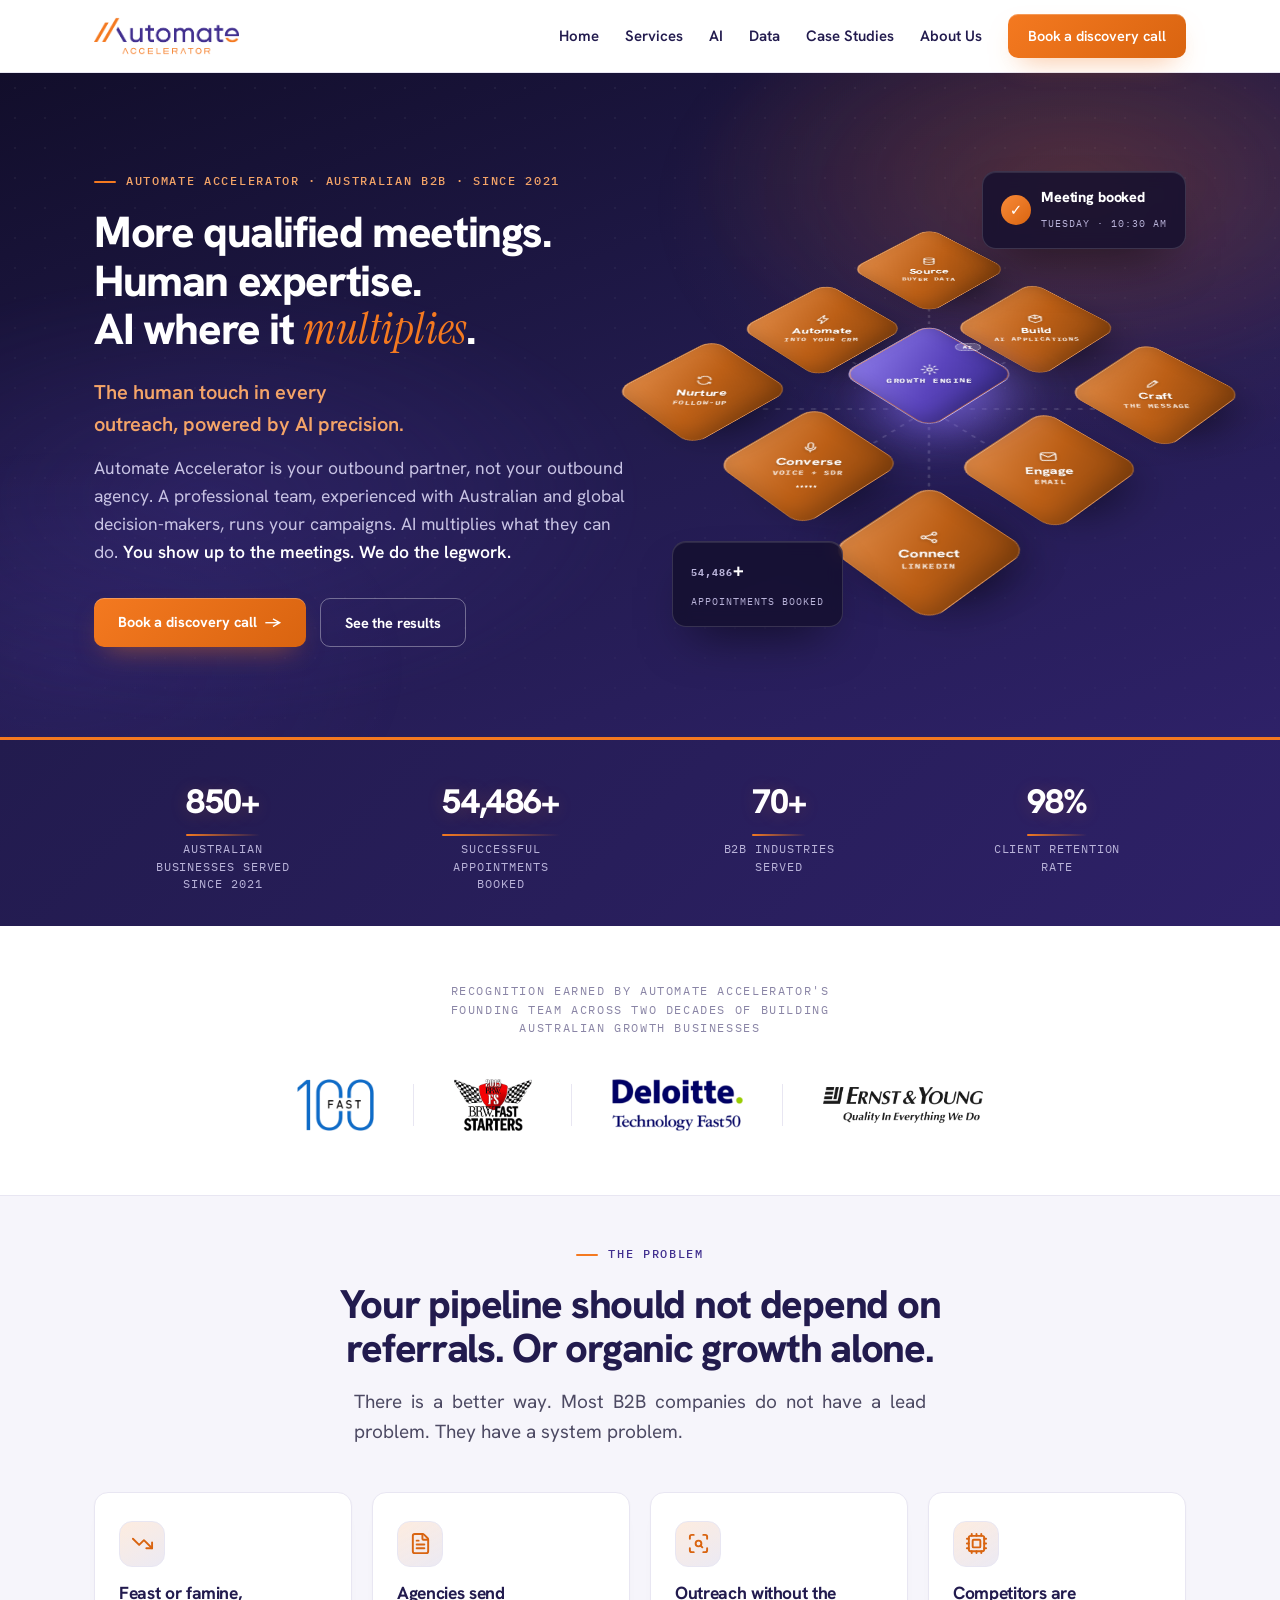
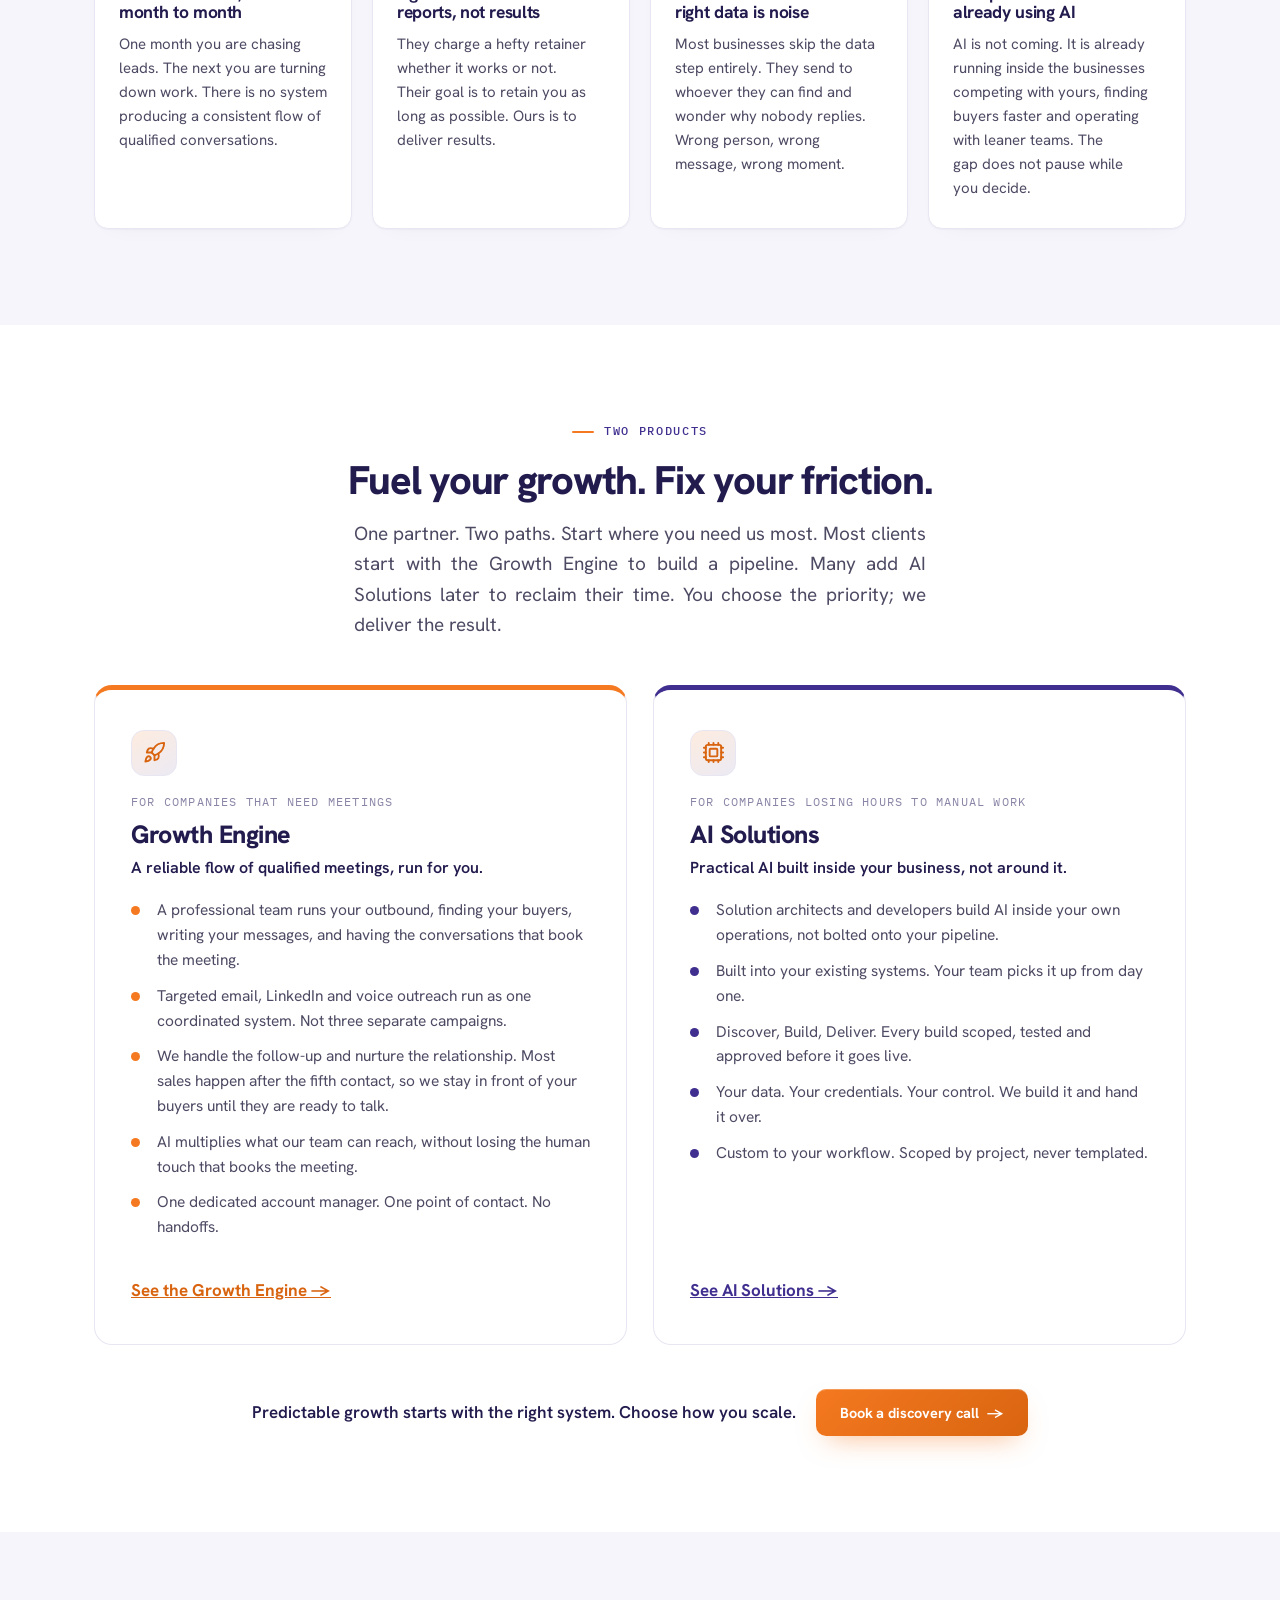
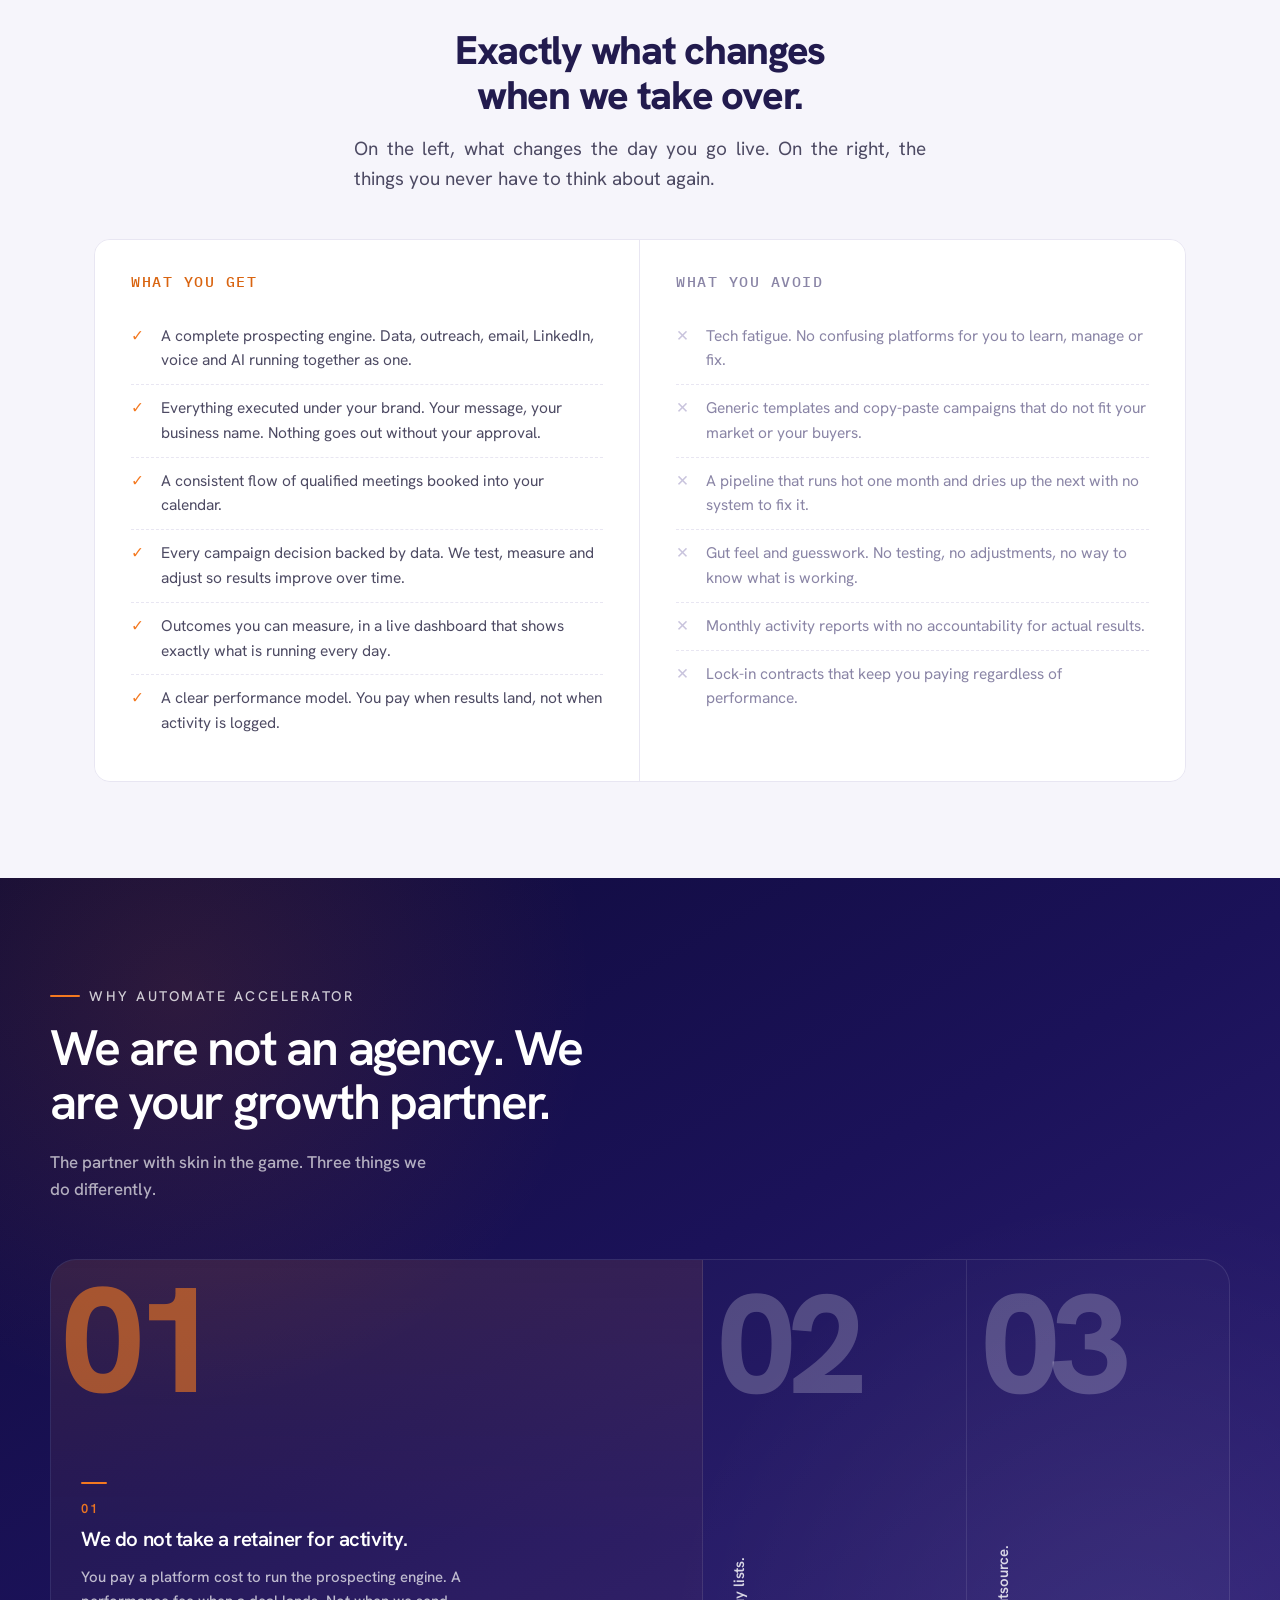
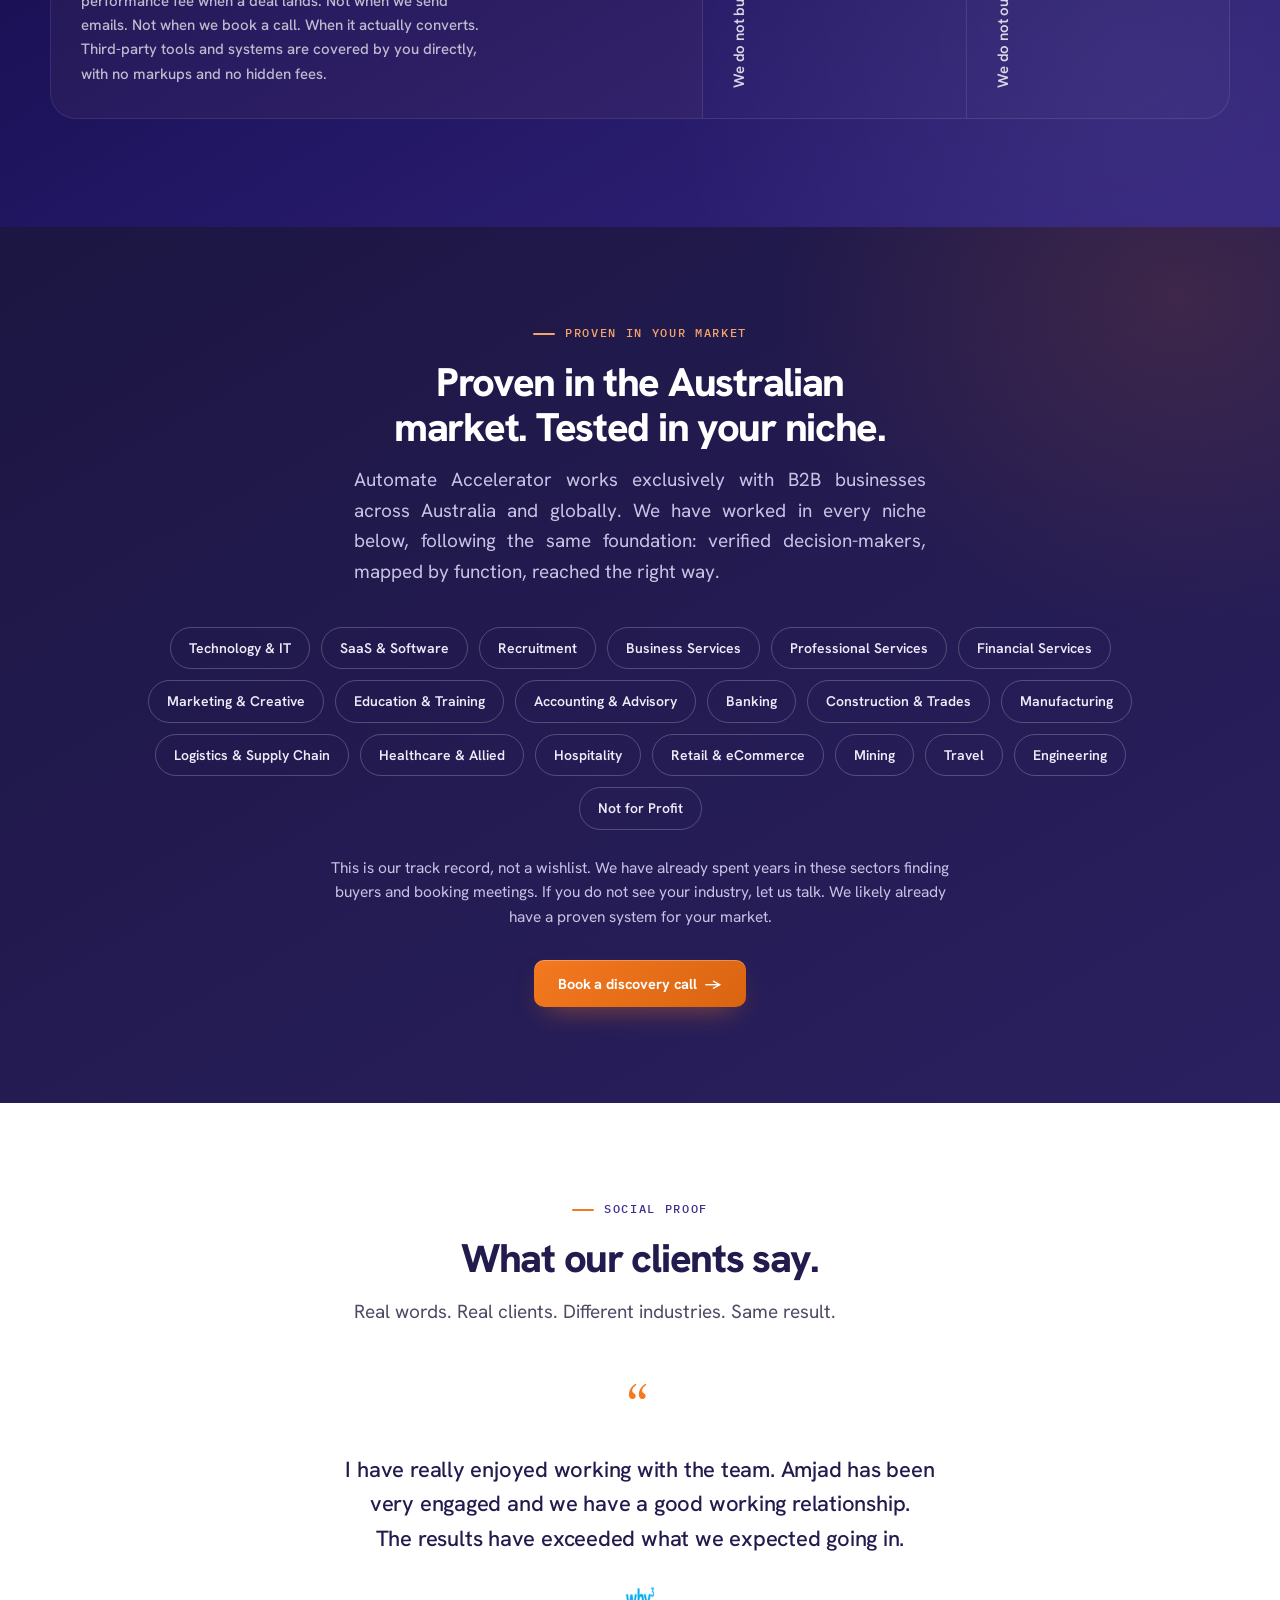
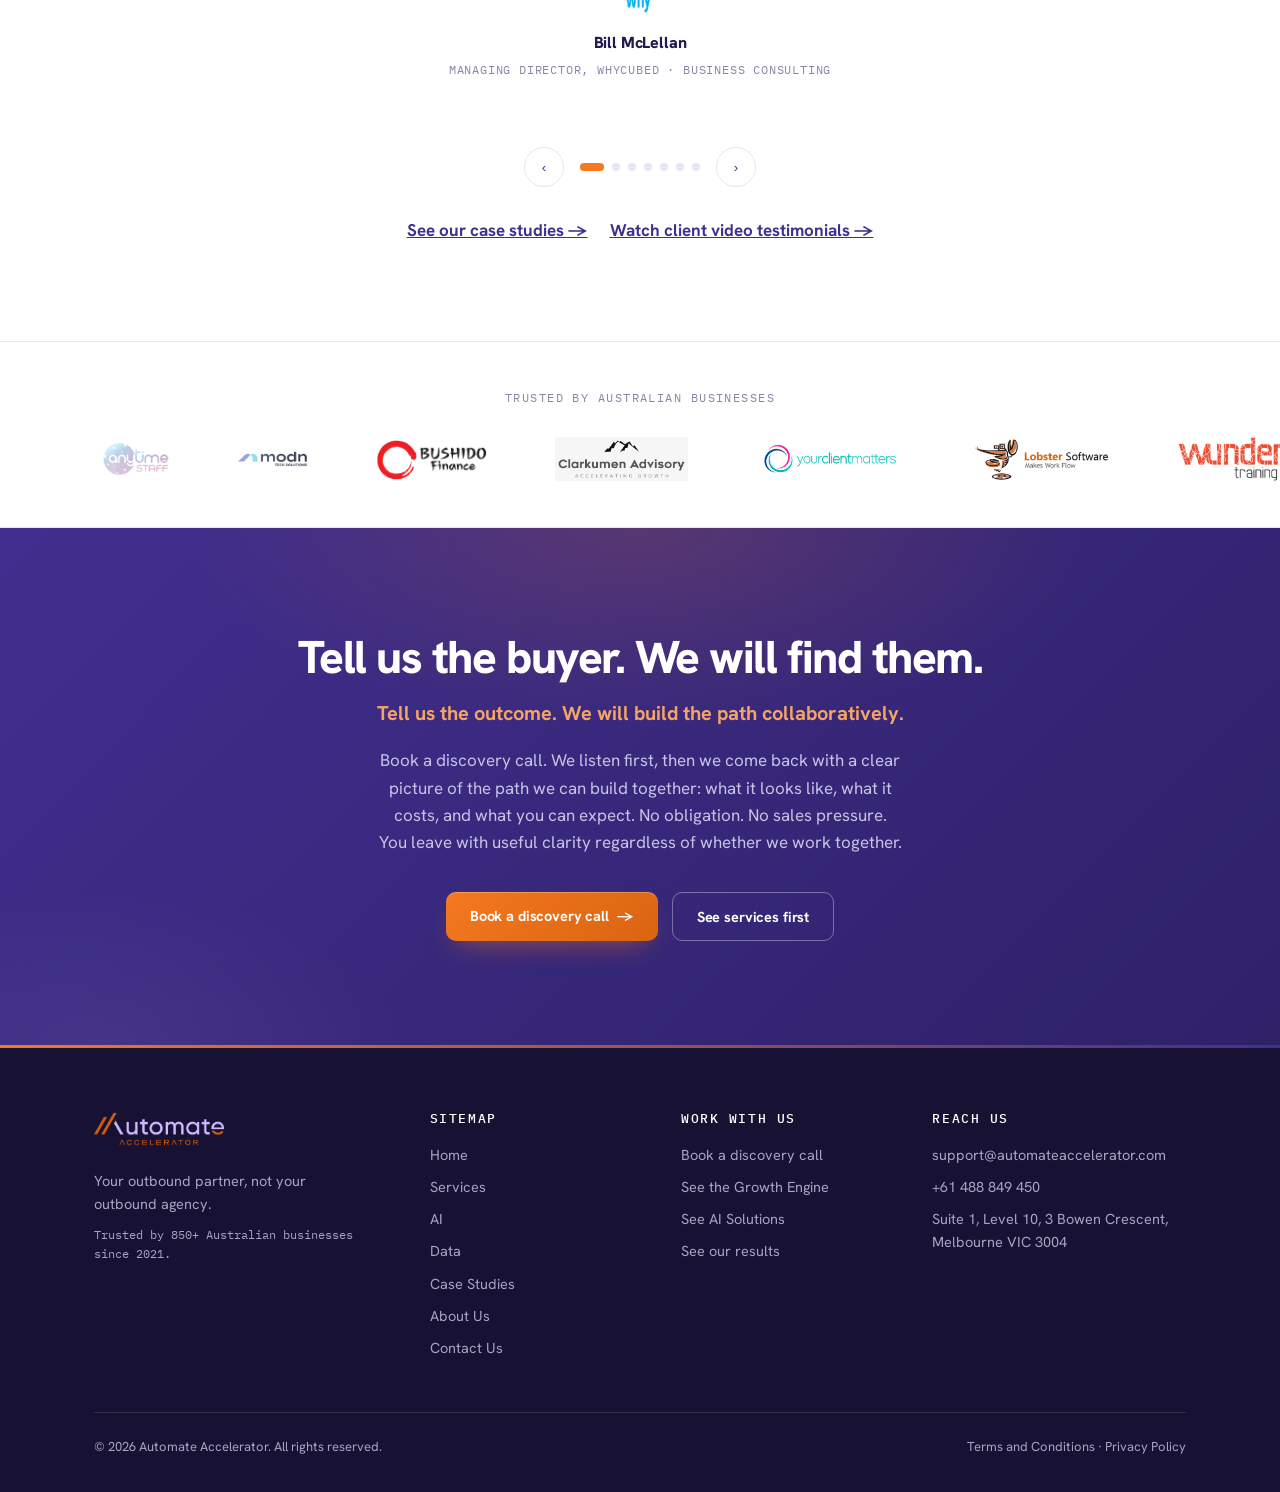
==== index.html @ 82d8ad71 "Update: smoother animations, cleaner alignment, typography tweaks - Removed magnetic button effect s" ====
<!DOCTYPE html>
<html lang="en-AU">
<head>
<meta charset="UTF-8">
<meta name="viewport" content="width=device-width, initial-scale=1.0">
<meta name="description" content="Automate Accelerator is your outbound partner, not your outbound agency. A professional Australian team runs your campaigns and AI multiplies what they can do. More qualified meetings for B2B businesses since 2021.">
<meta property="og:title" content="Automate Accelerator | More Qualified Meetings. Human Expertise. AI Where It Multiplies.">
<meta property="og:description" content="Automate Accelerator is your outbound partner, not your outbound agency. A professional Australian team runs your campaigns and AI multiplies what they can do. More qualified meetings for B2B businesses since 2021.">
<meta property="og:type" content="website">
<meta property="og:site_name" content="Automate Accelerator">
<meta property="og:locale" content="en_AU">
<meta property="og:url" content="https://automateaccelerator.com/">
<meta property="og:image" content="https://automateaccelerator.com/AA-logo-dark.png">
<meta name="twitter:card" content="summary">
<meta name="twitter:image" content="https://automateaccelerator.com/AA-logo-dark.png">
<meta name="theme-color" content="#221B4E">
<link rel="canonical" href="https://automateaccelerator.com/">
<link rel="icon" type="image/svg+xml" href="assets/favicon.svg">
<title>Automate Accelerator | More Qualified Meetings. Human Expertise. AI Where It Multiplies.</title>
<link rel="preconnect" href="https://fonts.googleapis.com">
<link rel="preconnect" href="https://fonts.gstatic.com" crossorigin>
<link href="https://fonts.googleapis.com/css2?family=Hanken+Grotesk:wght@300;400;500;600;700;800&family=IBM+Plex+Mono:wght@400;500&family=Instrument+Serif:ital@0;1&display=swap" rel="stylesheet">
<link rel="stylesheet" href="styles.css">
<link rel="stylesheet" href="motion.css">
<link rel="stylesheet" href="motion-plus.css">
<link rel="stylesheet" href="engine.css">
<link rel="stylesheet" href="card3d.css">
<link rel="stylesheet" href="why-section.css">
<noscript><style>.rv,.why-reveal,.why-panel{opacity:1;transform:none;filter:none}</style></noscript>
</head>
<body>

<header>
  <div class="wrap nav">
    <a href="#top" aria-label="Automate Accelerator home"><img src="AA-logo-dark.png" alt="Automate Accelerator"></a>
    <ul>
      <li><a href="#top">Home</a></li>
      <li><a href="services.html">Services</a></li>
      <li><a href="ai.html">AI</a></li>
      <li><a href="data.html">Data</a></li>
      <li><a href="case-studies.html">Case Studies</a></li>
      <li><a href="about.html">About Us</a></li>
      <li><a class="btn btn-primary" href="contact.html">Book a discovery call</a></li>
    </ul>
  </div>
</header>

<!-- 1 · HERO (dark stage + animated isometric engine) -->
<section class="home-hero" id="top">
  <div class="wrap hero-grid">
    <div>
      <span class="eyebrow hh-in">Automate Accelerator · Australian B2B · Since 2021</span>
      <h1><span class="hl"><span class="w" style="--wi:0">More</span> <span class="w" style="--wi:1">qualified</span> <span class="w" style="--wi:2">meetings.</span></span> <span class="hl"><span class="w" style="--wi:3">Human</span> <span class="w" style="--wi:4">expertise.</span></span> <span class="hl"><span class="w" style="--wi:5">AI</span> <span class="w" style="--wi:6">where</span> <span class="w" style="--wi:7">it</span> <span class="w si" style="--wi:8">multiplies</span><span class="w" style="--wi:9">.</span></span></h1>
      <p class="sub hh-in d2">The human touch in every outreach, powered by AI precision.</p>
      <p class="lead hh-in d3">Automate Accelerator is your outbound partner, not your outbound agency. A professional team, experienced with Australian and global decision-makers, runs your campaigns. AI multiplies what they can do. <strong style="color:#fff;font-weight:600">You show up to the meetings. We do the legwork.</strong></p>
      <div class="hero-ctas hh-in d4">
        <a class="btn btn-primary" href="contact.html">Book a discovery call</a>
        <a class="btn btn-ghost" href="#numbers">See the results</a>
      </div>
    </div>
    <div class="iso" aria-hidden="true">
        <div class="iso-plane">
          <svg class="eng-links" viewBox="0 0 440 440">
            <path class="lk" d="M61 61 L220 220"/>
            <path class="lk" d="M220 61 L220 220"/>
            <path class="lk" d="M379 61 L220 220"/>
            <path class="lk" d="M61 220 L220 220"/>
            <path class="lk" d="M379 220 L220 220"/>
            <path class="lk" d="M61 379 L220 220"/>
            <path class="lk" d="M220 379 L220 220"/>
            <path class="lk" d="M379 379 L220 220"/>
          </svg>
          <div class="tile ch" style="--z:24px;--d:0s"><span><svg class="ic" viewBox="0 0 24 24" fill="none" stroke="#fff" stroke-width="1.7" stroke-linecap="round" stroke-linejoin="round"><path d="M20 11a8 8 0 0 0-14-4.6M4 5v3h3"/><path d="M4 13a8 8 0 0 0 14 4.6M20 19v-3h-3"/></svg><b>Nurture</b><em>Follow-up</em></span></div>
          <div class="tile ch" style="--z:20px;--d:.5s"><span><svg class="ic" viewBox="0 0 24 24" fill="none" stroke="#fff" stroke-width="1.7" stroke-linecap="round" stroke-linejoin="round"><path d="M13 2 4 14h6l-1 8 9-12h-6l1-8z"/></svg><b>Automate</b><em>Into your CRM</em></span></div>
          <div class="tile ch" style="--z:22px;--d:1s"><span><svg class="ic" viewBox="0 0 24 24" fill="none" stroke="#fff" stroke-width="1.7" stroke-linecap="round" stroke-linejoin="round"><ellipse cx="12" cy="6" rx="7" ry="2.6"/><path d="M5 6v6c0 1.4 3.1 2.6 7 2.6s7-1.2 7-2.6V6"/><path d="M5 12v6c0 1.4 3.1 2.6 7 2.6s7-1.2 7-2.6v-6"/></svg><b>Source</b><em>Buyer Data</em></span></div>
          <div class="tile ch" style="--z:23px;--d:1.5s"><span><svg class="ic" viewBox="0 0 24 24" fill="none" stroke="#fff" stroke-width="1.7" stroke-linecap="round" stroke-linejoin="round"><rect x="9" y="3" width="6" height="11" rx="3"/><path d="M6 11a6 6 0 0 0 12 0"/><path d="M12 17v3"/></svg><b>Converse</b><em>Voice + SDR</em><b class="wave"><i></i><i></i><i></i><i></i><i></i></b></span></div>
          <div class="tile core"><span><em class="ai">AI</em><svg class="ic" viewBox="0 0 24 24" fill="none" stroke="#fff" stroke-width="1.7" stroke-linecap="round" stroke-linejoin="round"><circle cx="12" cy="12" r="3.2"/><path d="M12 2v3M12 19v3M2 12h3M19 12h3M4.9 4.9 7 7M17 17l2.1 2.1M19.1 4.9 17 7M7 17l-2.1 2.1"/></svg><b>Growth Engine</b></span></div>
          <div class="tile ch" style="--z:21px;--d:2s"><span><svg class="ic" viewBox="0 0 24 24" fill="none" stroke="#fff" stroke-width="1.7" stroke-linecap="round" stroke-linejoin="round"><path d="M12 2 20 6.5v9L12 20 4 15.5v-9L12 2z"/><path d="M12 2v9M12 11l8-4.5M12 11 4 6.5"/></svg><b>Build</b><em>AI Applications</em></span></div>
          <div class="tile ch" style="--z:19px;--d:2.5s"><span><svg class="ic" viewBox="0 0 24 24" fill="none" stroke="#fff" stroke-width="1.7" stroke-linecap="round" stroke-linejoin="round"><circle cx="6" cy="12" r="2.4"/><circle cx="18" cy="6" r="2.4"/><circle cx="18" cy="18" r="2.4"/><path d="M8.1 10.9 15.9 7.1M8.1 13.1l7.8 3.8"/></svg><b>Connect</b><em>LinkedIn</em></span></div>
          <div class="tile ch" style="--z:18px;--d:3s"><span><svg class="ic" viewBox="0 0 24 24" fill="none" stroke="#fff" stroke-width="1.7" stroke-linecap="round" stroke-linejoin="round"><rect x="3" y="5" width="18" height="14" rx="2.5"/><path d="M4 7.5l8 5.5 8-5.5"/></svg><b>Engage</b><em>Email</em></span></div>
          <div class="tile ch" style="--z:20px;--d:3.5s"><span><svg class="ic" viewBox="0 0 24 24" fill="none" stroke="#fff" stroke-width="1.7" stroke-linecap="round" stroke-linejoin="round"><path d="M4 20l1.2-4.2L15 6l3 3-9.8 9.8z"/><path d="M13.5 7.5l3 3"/></svg><b>Craft</b><em>The Message</em></span></div>
        </div>
        <div class="hud hud-count"><b><span id="engCount" data-count="54486">0</span>+</b><span>appointments booked</span></div>
      <div class="hud hud-meet" id="engMeet"><div class="tick">✓</div><div><b>Meeting booked</b><span>Tuesday · 10:30 am</span></div></div>
    </div>
  </div>
</section>

<!-- Metric strip -->
<div class="metrics" id="numbers">
  <div class="wrap">
    <div class="metric"><b><span data-count="850">0</span>+</b><span>Australian businesses served since 2021</span></div>
    <div class="metric"><b><span data-count="54486">0</span>+</b><span>Successful appointments booked</span></div>
    <div class="metric"><b><span data-count="70">0</span>+</b><span>B2B industries served</span></div>
    <div class="metric"><b><span data-count="98">0</span>%</b><span>Client retention rate</span></div>
  </div>
</div>

<!-- 2 · AWARDS -->
<section class="awards">
  <div class="wrap">
    <p>Recognition earned by Automate Accelerator's founding team across two decades of building Australian growth businesses</p>
    <div class="award-row">
      <div class="award-logo"><img src="assets/awards/brw-fast-100.png" alt="BRW Fast 100"></div>
      <div class="award-logo"><img src="assets/awards/brw-fast-starters.png" alt="BRW Fast Starters"></div>
      <div class="award-logo"><img src="assets/awards/deloitte-technology-fast-50.png" alt="Deloitte Technology Fast 50"></div>
      <div class="award-logo"><img src="assets/awards/ernst-young.png" alt="Ernst &amp; Young"></div>
    </div>
  </div>
</section>

<!-- 3 · PROBLEM -->
<section class="problem">
  <div class="wrap">
    <span class="eyebrow">The problem</span>
    <h2 class="sec">Your pipeline should not depend on referrals. Or organic growth alone.</h2>
    <p class="sec-intro">There is a better way. Most B2B companies do not have a lead problem. They have a system problem.</p>
    <div class="cards4">
      <div class="card rv"><span class="ico"><svg xmlns="http://www.w3.org/2000/svg" width="24" height="24" viewBox="0 0 24 24" fill="none" stroke="currentColor" stroke-width="2" stroke-linecap="round" stroke-linejoin="round"><path d="M16 17h6v-6" /><path d="m22 17-8.5-8.5-5 5L2 7" /></svg></span><h3>Feast or famine, month to month</h3><p>One month you are chasing leads. The next you are turning down work. There is no system producing a consistent flow of qualified conversations.</p></div>
      <div class="card rv"><span class="ico"><svg xmlns="http://www.w3.org/2000/svg" width="24" height="24" viewBox="0 0 24 24" fill="none" stroke="currentColor" stroke-width="2" stroke-linecap="round" stroke-linejoin="round"><path d="M6 22a2 2 0 0 1-2-2V4a2 2 0 0 1 2-2h8a2.4 2.4 0 0 1 1.704.706l3.588 3.588A2.4 2.4 0 0 1 20 8v12a2 2 0 0 1-2 2z" /><path d="M14 2v5a1 1 0 0 0 1 1h5" /><path d="M10 9H8" /><path d="M16 13H8" /><path d="M16 17H8" /></svg></span><h3>Agencies send reports, not results</h3><p>They charge a hefty retainer whether it works or not. Their goal is to retain you as long as possible. Ours is to deliver results.</p></div>
      <div class="card rv"><span class="ico"><svg xmlns="http://www.w3.org/2000/svg" width="24" height="24" viewBox="0 0 24 24" fill="none" stroke="currentColor" stroke-width="2" stroke-linecap="round" stroke-linejoin="round"><path d="M3 7V5a2 2 0 0 1 2-2h2" /><path d="M17 3h2a2 2 0 0 1 2 2v2" /><path d="M21 17v2a2 2 0 0 1-2 2h-2" /><path d="M7 21H5a2 2 0 0 1-2-2v-2" /><circle cx="12" cy="12" r="3" /><path d="m16 16-1.9-1.9" /></svg></span><h3>Outreach without the right data is noise</h3><p>Most businesses skip the data step entirely. They send to whoever they can find and wonder why nobody replies. Wrong person, wrong message, wrong moment.</p></div>
      <div class="card rv"><span class="ico"><svg xmlns="http://www.w3.org/2000/svg" width="24" height="24" viewBox="0 0 24 24" fill="none" stroke="currentColor" stroke-width="2" stroke-linecap="round" stroke-linejoin="round"><path d="M12 20v2" /><path d="M12 2v2" /><path d="M17 20v2" /><path d="M17 2v2" /><path d="M2 12h2" /><path d="M2 17h2" /><path d="M2 7h2" /><path d="M20 12h2" /><path d="M20 17h2" /><path d="M20 7h2" /><path d="M7 20v2" /><path d="M7 2v2" /><rect x="4" y="4" width="16" height="16" rx="2" /><rect x="8" y="8" width="8" height="8" rx="1" /></svg></span><h3>Competitors are already using AI</h3><p>AI is not coming. It is already running inside the businesses competing with yours, finding buyers faster and operating with leaner teams. The gap does not pause while you decide.</p></div>
    </div>
  </div>
</section>

<!-- 4 · TWO PRODUCTS -->
<section>
  <div class="wrap">
    <span class="eyebrow">Two products</span>
    <h2 class="sec">Fuel your growth. Fix your friction.</h2>
    <p class="sec-intro">One partner. Two paths. Start where you need us most. Most clients start with the Growth Engine to build a pipeline. Many add AI Solutions later to reclaim their time. You choose the priority; we deliver the result.</p>
    <div class="paths">
      <div class="path growth rv">
        <span class="ico"><svg xmlns="http://www.w3.org/2000/svg" width="24" height="24" viewBox="0 0 24 24" fill="none" stroke="currentColor" stroke-width="2" stroke-linecap="round" stroke-linejoin="round"><path d="M12 15v5s3.03-.55 4-2c1.08-1.62 0-5 0-5" /><path d="M4.5 16.5c-1.5 1.26-2 5-2 5s3.74-.5 5-2c.71-.84.7-2.13-.09-2.91a2.18 2.18 0 0 0-2.91-.09" /><path d="M9 12a22 22 0 0 1 2-3.95A12.88 12.88 0 0 1 22 2c0 2.72-.78 7.5-6 11a22.4 22.4 0 0 1-4 2z" /><path d="M9 12H4s.55-3.03 2-4c1.62-1.08 5 .05 5 .05" /></svg></span>
        <p class="p-for">For companies that need meetings</p>
        <h3>Growth Engine</h3>
        <p class="p-lead">A reliable flow of qualified meetings, run for you.</p>
        <ul>
          <li>A professional team runs your outbound, finding your buyers, writing your messages, and having the conversations that book the meeting.</li>
          <li>Targeted email, LinkedIn and voice outreach run as one coordinated system. Not three separate campaigns.</li>
          <li>We handle the follow-up and nurture the relationship. Most sales happen after the fifth contact, so we stay in front of your buyers until they are ready to talk.</li>
          <li>AI multiplies what our team can reach, without losing the human touch that books the meeting.</li>
          <li>One dedicated account manager. One point of contact. No handoffs.</li>
        </ul>
        <a class="p-cta" href="services.html">See the Growth Engine →</a>
      </div>
      <div class="path ai rv">
        <span class="ico"><svg xmlns="http://www.w3.org/2000/svg" width="24" height="24" viewBox="0 0 24 24" fill="none" stroke="currentColor" stroke-width="2" stroke-linecap="round" stroke-linejoin="round"><path d="M12 20v2" /><path d="M12 2v2" /><path d="M17 20v2" /><path d="M17 2v2" /><path d="M2 12h2" /><path d="M2 17h2" /><path d="M2 7h2" /><path d="M20 12h2" /><path d="M20 17h2" /><path d="M20 7h2" /><path d="M7 20v2" /><path d="M7 2v2" /><rect x="4" y="4" width="16" height="16" rx="2" /><rect x="8" y="8" width="8" height="8" rx="1" /></svg></span>
        <p class="p-for">For companies losing hours to manual work</p>
        <h3>AI Solutions</h3>
        <p class="p-lead">Practical AI built inside your business, not around it.</p>
        <ul>
          <li>Solution architects and developers build AI inside your own operations, not bolted onto your pipeline.</li>
          <li>Built into your existing systems. Your team picks it up from day one.</li>
          <li>Discover, Build, Deliver. Every build scoped, tested and approved before it goes live.</li>
          <li>Your data. Your credentials. Your control. We build it and hand it over.</li>
          <li>Custom to your workflow. Scoped by project, never templated.</li>
        </ul>
        <a class="p-cta" href="ai.html">See AI Solutions →</a>
      </div>
    </div>
    <p class="paths-close">Predictable growth starts with the right system. Choose how you scale.<a class="btn btn-primary" href="contact.html">Book a discovery call</a></p>
  </div>
</section>

<!-- 5 · GET / AVOID -->
<section class="compare">
  <div class="wrap">
    <h2 class="sec">Exactly what changes when we take over.</h2>
    <p class="sec-intro">On the left, what changes the day you go live. On the right, the things you never have to think about again.</p>
    <div class="cmp rv">
      <div class="get">
        <h3>What you get</h3>
        <ul>
          <li>A complete prospecting engine. Data, outreach, email, LinkedIn, voice and AI running together as one.</li>
          <li>Everything executed under your brand. Your message, your business name. Nothing goes out without your approval.</li>
          <li>A consistent flow of qualified meetings booked into your calendar.</li>
          <li>Every campaign decision backed by data. We test, measure and adjust so results improve over time.</li>
          <li>Outcomes you can measure, in a live dashboard that shows exactly what is running every day.</li>
          <li>A clear performance model. You pay when results land, not when activity is logged.</li>
        </ul>
      </div>
      <div class="avoid">
        <h3>What you avoid</h3>
        <ul>
          <li>Tech fatigue. No confusing platforms for you to learn, manage or fix.</li>
          <li>Generic templates and copy-paste campaigns that do not fit your market or your buyers.</li>
          <li>A pipeline that runs hot one month and dries up the next with no system to fix it.</li>
          <li>Gut feel and guesswork. No testing, no adjustments, no way to know what is working.</li>
          <li>Monthly activity reports with no accountability for actual results.</li>
          <li>Lock-in contracts that keep you paying regardless of performance.</li>
        </ul>
      </div>
    </div>
  </div>
</section>

<!-- 6 · WHY AA (v2 imported: expanding panel rail) -->
<section class="why-section" id="why-section">
  <div class="why-wrap">
    <div class="why-intro why-reveal">
      <div class="why-label">WHY AUTOMATE ACCELERATOR</div>
      <h2>We are not an agency. We are your growth partner.</h2>
      <p>The partner with skin in the game. Three things we do differently.</p>
    </div>

    <div class="why-panels why-reveal" id="whyPanels" role="tablist" aria-label="Why Automate Accelerator, three differentiators" style="--delay: 140ms;">
      <button class="why-panel active" type="button" role="tab" data-why-panel="0" aria-expanded="true" aria-controls="whyPanelBody0">
        <span class="why-panel-index" aria-hidden="true">01</span>
        <span class="why-panel-label-collapsed">We do not take a retainer for activity.</span>
        <span class="why-panel-chevron" aria-hidden="true"><svg viewBox="0 0 24 24" fill="none" stroke="currentColor" stroke-width="2" stroke-linecap="round" stroke-linejoin="round"><path d="M6 9l6 6 6-6"/></svg></span>
        <span class="why-panel-expanded" id="whyPanelBody0">
          <span class="why-panel-expanded-inner">
            <span class="why-panel-rule" aria-hidden="true"></span>
            <span class="why-panel-index-small">01</span>
            <span class="why-panel-title">We do not take a retainer for activity.</span>
            <span class="why-panel-body">You pay a platform cost to run the prospecting engine. A performance fee when a deal lands. Not when we send emails. Not when we book a call. When it actually converts. Third-party tools and systems are covered by you directly, with no markups and no hidden fees.</span>
          </span>
        </span>
      </button>

      <button class="why-panel" type="button" role="tab" data-why-panel="1" aria-expanded="false" aria-controls="whyPanelBody1">
        <span class="why-panel-index" aria-hidden="true">02</span>
        <span class="why-panel-label-collapsed">We do not buy lists.</span>
        <span class="why-panel-chevron" aria-hidden="true"><svg viewBox="0 0 24 24" fill="none" stroke="currentColor" stroke-width="2" stroke-linecap="round" stroke-linejoin="round"><path d="M6 9l6 6 6-6"/></svg></span>
        <span class="why-panel-expanded" id="whyPanelBody1">
          <span class="why-panel-expanded-inner">
            <span class="why-panel-rule" aria-hidden="true"></span>
            <span class="why-panel-index-small">02</span>
            <span class="why-panel-title">We do not buy lists.</span>
            <span class="why-panel-body">We do not guess your buyer. We map them by decision-maker title, industry, location, and company size, with every contact verified across multiple sources before a single message goes out.</span>
          </span>
        </span>
      </button>

      <button class="why-panel" type="button" role="tab" data-why-panel="2" aria-expanded="false" aria-controls="whyPanelBody2">
        <span class="why-panel-index" aria-hidden="true">03</span>
        <span class="why-panel-label-collapsed">We do not outsource.</span>
        <span class="why-panel-chevron" aria-hidden="true"><svg viewBox="0 0 24 24" fill="none" stroke="currentColor" stroke-width="2" stroke-linecap="round" stroke-linejoin="round"><path d="M6 9l6 6 6-6"/></svg></span>
        <span class="why-panel-expanded" id="whyPanelBody2">
          <span class="why-panel-expanded-inner">
            <span class="why-panel-rule" aria-hidden="true"></span>
            <span class="why-panel-index-small">03</span>
            <span class="why-panel-title">We do not outsource.</span>
            <span class="why-panel-body">A dedicated professional team, every one of them on our payroll, answering to one standard of work. The person who runs your data, writes your copy, and makes your calls all sit inside the same company. You get the whole team, not a contractor managing contractors.</span>
          </span>
        </span>
      </button>
    </div>
  </div>
</section>

<!-- 7 · INDUSTRIES -->
<section class="industries">
  <div class="wrap">
    <span class="eyebrow">Proven in your market</span>
    <h2 class="sec">Proven in the Australian market. Tested in your niche.</h2>
    <p class="sec-intro">Automate Accelerator works exclusively with B2B businesses across Australia and globally. We have worked in every niche below, following the same foundation: verified decision-makers, mapped by function, reached the right way.</p>
    <div class="ind-grid">
      <span class="ind">Technology &amp; IT</span><span class="ind">SaaS &amp; Software</span><span class="ind">Recruitment</span><span class="ind">Business Services</span><span class="ind">Professional Services</span><span class="ind">Financial Services</span><span class="ind">Marketing &amp; Creative</span><span class="ind">Education &amp; Training</span><span class="ind">Accounting &amp; Advisory</span><span class="ind">Banking</span><span class="ind">Construction &amp; Trades</span><span class="ind">Manufacturing</span><span class="ind">Logistics &amp; Supply Chain</span><span class="ind">Healthcare &amp; Allied</span><span class="ind">Hospitality</span><span class="ind">Retail &amp; eCommerce</span><span class="ind">Mining</span><span class="ind">Travel</span><span class="ind">Engineering</span><span class="ind">Not for Profit</span>
    </div>
    <p class="ind-track">This is our track record, not a wishlist. We have already spent years in these sectors finding buyers and booking meetings. If you do not see your industry, let us talk. We likely already have a proven system for your market.</p>
    <a class="btn btn-primary" href="contact.html" style="margin-top:30px">Book a discovery call</a>
  </div>
</section>

<!-- 8 · TESTIMONIALS (slider) -->
<section>
  <div class="wrap">
    <span class="eyebrow">Social proof</span>
    <h2 class="sec">What our clients say.</h2>
    <p class="sec-intro">Real words. Real clients. Different industries. Same result.</p>
    <div class="tslider" id="tslider">
      <div class="ttrack" id="ttrack">
        <div class="tslide"><div class="tcard"><p>I have really enjoyed working with the team. Amjad has been very engaged and we have a good working relationship. The results have exceeded what we expected going in.</p><img class="t-logo" src="assets/clients/whycubed.png" alt="WhyCubed logo" loading="lazy"><div class="who"><b>Bill McLellan</b>Managing Director, WhyCubed · Business Consulting</div></div></div>
        <div class="tslide"><div class="tcard"><p>Working with AA has changed the way we approach business development entirely.</p><div class="who"><b>Daniel</b>CGO, Growth Australia · Workplace Fitout, Sydney NSW</div></div></div>
        <div class="tslide"><div class="tcard"><p>AA understood our technical market immediately and built a system that actually resonated with our prospects.</p><div class="who"><b>Peter</b>CEO, Lookup · IT &amp; Cybersecurity</div></div></div>
        <div class="tslide"><div class="tcard"><p>When we came to Automate Accelerator, we were looking for a team that could genuinely move the needle for our business, and that is exactly what we found. Professional, attentive, and truly invested in our success. We are already seeing real momentum with bookings coming in.</p><img class="t-logo" src="assets/clients/modn-tech.png" alt="MODN Tech Solutions logo" loading="lazy"><div class="who"><b>Ben Skender</b>MODN Tech Solutions · B2B Technology Services, Perth WA</div></div></div>
        <div class="tslide"><div class="tcard"><p>The discipline that Automate Accelerator has brought has helped me connect with my leads with a more targeted approach. Would thoroughly recommend anyone thinking to give it a go. They bring the smarts, tools, consistency and accountability.</p><div class="who"><b>Anthony Woods</b>Pinnacle Traction · Business Coaching</div></div></div>
        <div class="tslide"><div class="tcard"><p>AA has been very good and effective with its intelligence and ability to grab the right opportunities. Great and experienced team to work with. They know their market and they deliver on what they promise.</p><img class="t-logo" src="assets/clients/softnetx.png" alt="SoftnetX logo" loading="lazy"><div class="who"><b>Mohan Kumar</b>SoftnetX · IT Services</div></div></div>
        <div class="tslide"><div class="tcard"><p>I have worked with these guys for over a year now and they have been a good team to work with.</p><img class="t-logo" src="assets/clients/hardhat-media.png" alt="HardHat Media logo" loading="lazy"><div class="who"><b>Brendon Butcher</b>HardHat Media · Marketing Services</div></div></div>
      </div>
    </div>
    <div class="tnav">
      <button class="tarrow" id="tprev" aria-label="Previous testimonial">‹</button>
      <div class="tdots" id="tdots"></div>
      <button class="tarrow" id="tnext" aria-label="Next testimonial">›</button>
    </div>
    <div class="tlinks">
      <a href="case-studies.html">See our case studies →</a>
      <a href="case-studies.html">Watch client video testimonials →</a>
    </div>
  </div>
</section>

<!-- 9 · CLIENT LOGO WALL -->
<section class="logo-wall" aria-label="Clients of Automate Accelerator">
  <p class="lead">Trusted by Australian businesses</p>
  <div class="logo-track">
    <div class="logo-set"><div class="logo-item"><img src="assets/clients/adcraft-studio.svg" alt="Adcraft Studio logo" loading="lazy"></div><div class="logo-item"><img class="lg-sm" src="assets/clients/anytime-staff.png" alt="Anytime Staff logo" loading="lazy"></div><div class="logo-item"><img class="lg-sm" src="assets/clients/modn-tech.png" alt="MODN Tech Solutions logo" loading="lazy"></div><div class="logo-item"><img src="assets/clients/bushido-finance.png" alt="Bushido Finance logo" loading="lazy"></div><div class="logo-item"><img src="assets/clients/clarkumen-advisory.png" alt="Clarkumen Advisory logo" loading="lazy"></div><div class="logo-item"><img src="assets/clients/your-client-matters.png" alt="Your Client Matters logo" loading="lazy"></div><div class="logo-item"><img src="assets/clients/lobster-software.png" alt="Lobster Software logo" loading="lazy"></div><div class="logo-item"><img src="assets/clients/wunder-training.png" alt="Wunder Training logo" loading="lazy"></div><div class="logo-item"><img src="assets/clients/neurocapability.png" alt="NeuroCapability logo" loading="lazy"></div><div class="logo-item"><img class="lg-sm" src="assets/clients/pvh-fitness.png" alt="PVH Fitness logo" loading="lazy"></div><div class="logo-item"><img src="assets/clients/pluss-communities.png" alt="Pluss Communities logo" loading="lazy"></div><div class="logo-item"><img src="assets/clients/bizhub.png" alt="BizHub logo" loading="lazy"></div><div class="logo-item"><img src="assets/clients/digital-pr.svg" alt="Digital PR logo" loading="lazy"></div><div class="logo-item"><img class="lg-sm" src="assets/clients/samurai-karate.png" alt="Samurai Karate logo" loading="lazy"></div><div class="logo-item"><img src="assets/clients/cic-technology.png" alt="CIC Technology logo" loading="lazy"></div><div class="logo-item"><img class="lg-sm" src="assets/clients/deal-mechanics.png" alt="Deal Mechanics logo" loading="lazy"></div><div class="logo-item"><img class="lg-xs" src="assets/clients/onepassport.png" alt="OnePassport logo" loading="lazy"></div><div class="logo-item"><img src="assets/clients/resource-industry-media.png" alt="Resource Industry Media logo" loading="lazy"></div></div>
    <div class="logo-set" aria-hidden="true"><div class="logo-item"><img src="assets/clients/adcraft-studio.svg" alt="" aria-hidden="true"></div><div class="logo-item"><img class="lg-sm" src="assets/clients/anytime-staff.png" alt="" aria-hidden="true"></div><div class="logo-item"><img class="lg-sm" src="assets/clients/modn-tech.png" alt="" aria-hidden="true"></div><div class="logo-item"><img src="assets/clients/bushido-finance.png" alt="" aria-hidden="true"></div><div class="logo-item"><img src="assets/clients/clarkumen-advisory.png" alt="" aria-hidden="true"></div><div class="logo-item"><img src="assets/clients/your-client-matters.png" alt="" aria-hidden="true"></div><div class="logo-item"><img src="assets/clients/lobster-software.png" alt="" aria-hidden="true"></div><div class="logo-item"><img src="assets/clients/wunder-training.png" alt="" aria-hidden="true"></div><div class="logo-item"><img src="assets/clients/neurocapability.png" alt="" aria-hidden="true"></div><div class="logo-item"><img class="lg-sm" src="assets/clients/pvh-fitness.png" alt="" aria-hidden="true"></div><div class="logo-item"><img src="assets/clients/pluss-communities.png" alt="" aria-hidden="true"></div><div class="logo-item"><img src="assets/clients/bizhub.png" alt="" aria-hidden="true"></div><div class="logo-item"><img src="assets/clients/digital-pr.svg" alt="" aria-hidden="true"></div><div class="logo-item"><img class="lg-sm" src="assets/clients/samurai-karate.png" alt="" aria-hidden="true"></div><div class="logo-item"><img src="assets/clients/cic-technology.png" alt="" aria-hidden="true"></div><div class="logo-item"><img class="lg-sm" src="assets/clients/deal-mechanics.png" alt="" aria-hidden="true"></div><div class="logo-item"><img class="lg-xs" src="assets/clients/onepassport.png" alt="" aria-hidden="true"></div><div class="logo-item"><img src="assets/clients/resource-industry-media.png" alt="" aria-hidden="true"></div></div>
  </div>
</section>

<!-- 10 · FINAL CTA -->
<section class="final" id="book">
  <div class="wrap">
    <h2>Tell us the buyer. We will find them.</h2>
    <p class="sub2">Tell us the outcome. We will build the path collaboratively.</p>
    <p>Book a discovery call. We listen first, then we come back with a clear picture of the path we can build together: what it looks like, what it costs, and what you can expect. No obligation. No sales pressure. You leave with useful clarity regardless of whether we work together.</p>
    <div class="hero-ctas" style="justify-content:center">
      <a class="btn btn-primary" href="contact.html">Book a discovery call</a>
      <a class="btn btn-ghost" href="services.html">See services first</a>
    </div>
  </div>
</section>

<footer>
  <div class="wrap">
    <div class="foot">
      <div>
        <img src="AA-logo-dark.png" alt="Automate Accelerator">
        <p>Your outbound partner, not your outbound agency.</p>
        <p style="margin-top:10px;font-family:var(--mono);font-size:12px">Trusted by 850+ Australian businesses since 2021.</p>
      </div>
      <div>
        <h4>Sitemap</h4>
        <ul><li><a href="index.html">Home</a></li><li><a href="services.html">Services</a></li><li><a href="ai.html">AI</a></li><li><a href="data.html">Data</a></li><li><a href="case-studies.html">Case Studies</a></li><li><a href="about.html">About Us</a></li><li><a href="contact.html">Contact Us</a></li></ul>
      </div>
      <div>
        <h4>Work with us</h4>
        <ul><li><a href="contact.html">Book a discovery call</a></li><li><a href="services.html">See the Growth Engine</a></li><li><a href="ai.html">See AI Solutions</a></li><li><a href="case-studies.html">See our results</a></li></ul>
      </div>
      <div>
        <h4>Reach us</h4>
        <ul>
          <li><a href="mailto:support@automateaccelerator.com">support@automateaccelerator.com</a></li>
          <li><a href="tel:+61488849450">+61 488 849 450</a></li>
          <li>Suite 1, Level 10, 3 Bowen Crescent,<br>Melbourne VIC 3004</li>
        </ul>
      </div>
    </div>
    <div class="foot-bar">
      <span>© 2026 Automate Accelerator. All rights reserved.</span>
      <span><a href="terms.html">Terms and Conditions</a> · <a href="privacy.html">Privacy Policy</a></span>
    </div>
  </div>
</footer>

<script>
/* Engine activity: channels pulse data along their connectors into the core;
   every few cycles the core lights and the Meeting-booked chip re-glows.
   All classes/styles pre-exist in styles.css; reduced-motion stands down. */
(function(){
  if(window.matchMedia('(prefers-reduced-motion: reduce)').matches) return;
  var links = document.querySelectorAll('.eng-links .lk');
  var tiles = document.querySelectorAll('.iso-plane .tile.ch');
  var core  = document.querySelector('.iso-plane .tile.core');
  var meet  = document.getElementById('engMeet');
  if(!links.length || tiles.length !== links.length) return;
  var order = [2, 7, 4, 1, 6, 0, 3, 5], step = 0;
  function pulse(){
    var i = order[step % order.length]; step++;
    links[i].classList.add('flow');
    tiles[i].classList.add('act');
    setTimeout(function(){ links[i].classList.remove('flow'); }, 900);
    setTimeout(function(){ tiles[i].classList.remove('act'); }, 1000);
    if(core && step % 4 === 0){
      setTimeout(function(){
        core.classList.add('act');
        setTimeout(function(){ core.classList.remove('act'); }, 1200);
      }, 450);
    }
  }
  setInterval(pulse, 1700);
  setTimeout(pulse, 800);
  if(meet){
    setInterval(function(){
      meet.classList.add('rebook');
      setTimeout(function(){ meet.classList.remove('rebook'); }, 900);
    }, 8300);
  }
})();
</script>
<script src="assets/vendor/gsap.min.js" defer></script>
<script src="app.js" defer></script>
<script src="motion-plus.js" defer></script>
<script src="motion.js" defer></script>
<script src="card3d.js" defer></script>
<script src="why-section.js" defer></script>
</body>
</html>
---- styles.css ----
:root{
  --paper:#FFFFFF;
  --mist:#F6F5FB;
  --ink:#221B4E;
  --body-c:#4D4A63;
  --purple:#412F8F;
  --orange:#F47920;
  --orange-deep:#D96410;
  --line:#E8E6F2;
  --mono:'IBM Plex Mono',ui-monospace,SFMono-Regular,Menlo,monospace;
}
*{box-sizing:border-box;margin:0;padding:0}
@media (prefers-reduced-motion:no-preference){html{scroll-behavior:smooth}}
body{font-family:'Hanken Grotesk',system-ui,-apple-system,sans-serif;background:var(--paper);color:var(--body-c);font-size:17px;line-height:1.6;-webkit-font-smoothing:antialiased}
h1,h2,h3,h4{color:var(--ink);font-weight:800;line-height:1.12;letter-spacing:-.02em}
.wrap{max-width:1140px;margin:0 auto;padding:0 24px}
section{padding:88px 0;position:relative}
.eyebrow{font-family:var(--mono);font-size:12px;letter-spacing:.14em;text-transform:uppercase;color:var(--purple);font-weight:500;display:block;margin-bottom:18px}
.sec-tag{font-family:var(--mono);font-size:10.5px;letter-spacing:.1em;color:#B7B2CE;position:absolute;top:34px;right:24px;text-transform:uppercase}
.btn{display:inline-block;padding:12px 24px;border-radius:8px;font-weight:700;font-size:14.5px;text-decoration:none;transition:transform .22s cubic-bezier(.2,.7,.2,1),box-shadow .22s ease,background .2s ease;letter-spacing:-.01em}
.btn-primary{background:var(--orange);color:#fff;box-shadow:0 10px 26px -12px rgba(244,121,32,.55)}
.btn-primary:hover{background:var(--orange-deep);transform:translateY(-3px);box-shadow:0 18px 36px -14px rgba(244,121,32,.72)}
.btn-ghost{color:var(--purple);border:1.5px solid var(--line);background:#fff}
.btn-ghost:hover{border-color:var(--purple);transform:translateY(-3px);box-shadow:0 14px 28px -16px rgba(34,27,78,.32)}
.btn:active{transform:translateY(-1px)}
.btn:focus-visible,a:focus-visible{outline:3px solid var(--purple);outline-offset:3px;border-radius:6px}

/* Header */
header{position:sticky;top:0;background:rgba(255,255,255,.94);backdrop-filter:blur(10px);border-bottom:1px solid var(--line);z-index:50}
.nav{display:flex;align-items:center;justify-content:space-between;height:72px;flex-wrap:wrap}
.nav img{height:38px;display:block}
.nav ul{display:flex;gap:26px;list-style:none;align-items:center;flex-wrap:wrap}
.nav a{color:var(--ink);text-decoration:none;font-weight:600;font-size:15px}
.nav a.soon{color:#A8A3C2;cursor:default}
.nav .btn{padding:10px 20px;font-size:14.5px}
.nav .btn-primary{color:#fff}

/* Hero */
.hero{padding:84px 0 56px;background:linear-gradient(180deg,var(--paper) 0%,var(--mist) 100%)}
.hero-grid{display:grid;grid-template-columns:1.08fr .92fr;gap:56px;align-items:center}
.hero h1{font-size:clamp(38px,4.6vw,58px)}
.hero h1 em{font-style:normal;color:var(--purple)}
.hero h1 .amp{color:var(--orange)}
.hero .sub{font-size:20px;font-weight:600;color:var(--purple);margin:22px 0 14px}
.hero p.lead{font-size:17.5px;max-width:54ch}
.hero-ctas{display:flex;gap:14px;margin-top:32px;flex-wrap:wrap}

/* Funnel card — signature element */
.funnel-card{background:#fff;border:1px solid var(--line);border-radius:16px;padding:30px 30px 24px;box-shadow:0 34px 70px -40px rgba(34,27,78,.35)}
.funnel-card .fc-head{display:flex;justify-content:space-between;align-items:baseline;margin-bottom:6px}
.funnel-card .fc-title{font-weight:800;color:var(--ink);font-size:15.5px;letter-spacing:-.01em}
.funnel-card .fc-badge{font-family:var(--mono);font-size:10.5px;letter-spacing:.08em;color:var(--purple);background:var(--mist);padding:4px 9px;border-radius:99px}
.funnel-card .fc-sub{font-size:13px;color:#8A85A6;margin-bottom:20px}
.f-row{margin-bottom:16px}
.f-row .f-label{display:flex;justify-content:space-between;font-family:var(--mono);font-size:11.5px;letter-spacing:.05em;color:var(--body-c);margin-bottom:6px}
.f-row .f-label strong{color:var(--ink);font-weight:500}
.f-bar{height:26px;border-radius:6px;background:var(--mist);overflow:hidden}
.f-bar i{display:block;height:100%;width:0;border-radius:6px;background:var(--purple);opacity:.28;transition:width 1.1s cubic-bezier(.2,.7,.2,1)}
.f-row:nth-child(4) .f-bar i{opacity:.5}
.f-row:nth-child(5) .f-bar i{opacity:.75}
.f-row.hot .f-bar i{background:var(--orange);opacity:1}
.f-note{font-size:12.5px;color:#8A85A6;margin-top:14px;font-family:var(--mono)}

/* Metric strip */
.metrics{background:var(--ink);padding:34px 0}
.metrics .wrap{display:grid;grid-template-columns:repeat(4,1fr);gap:20px}
.metric{text-align:center}
.metric b{display:block;font-size:clamp(26px,2.7vw,34px);font-weight:800;color:#fff;letter-spacing:-.02em}
.metric>span{display:block;margin-top:12px;font-family:var(--mono);font-size:11.5px;line-height:1.5;letter-spacing:.08em;text-transform:uppercase;color:#B9B3D9;max-width:20ch;margin-left:auto;margin-right:auto}

/* Awards — authentic logos, greyscale with hairline dividers */
.awards{padding:56px 0;border-bottom:1px solid var(--line);background:#fff}
.awards p{text-align:center;font-family:var(--mono);font-size:11.5px;letter-spacing:.14em;text-transform:uppercase;color:#8A85A6;margin-bottom:34px;max-width:60ch;margin-left:auto;margin-right:auto;line-height:1.6}
.award-row{display:flex;justify-content:center;align-items:center;flex-wrap:wrap;gap:0}
.award-logo{display:flex;align-items:center;justify-content:center;padding:8px 40px;position:relative}
.award-logo:not(:last-child)::after{content:"";position:absolute;right:0;top:50%;transform:translateY(-50%);height:42px;width:1px;background:var(--line)}
.award-logo img{max-height:52px;max-width:160px;width:auto;object-fit:contain;transition:transform .35s ease}
.award-logo img:hover{transform:translateY(-2px)}
@media(max-width:860px){
  .awards p{max-width:40ch;font-size:10.5px;letter-spacing:.1em}
  .award-row{display:grid;grid-template-columns:minmax(0,1fr) minmax(0,1fr);gap:18px 10px;align-items:center;justify-items:center}
  .award-logo{padding:10px;min-width:0;width:100%;overflow:hidden}
  /* absolute cap smaller than the narrowest possible cell (~130px at 320px viewport)
     so a logo can never drive a grid/flex overflow in any rendering engine */
  .award-logo img{max-height:38px;max-width:128px}
  .award-logo::after{display:none!important}
}
@media(max-width:430px){
  .awards p{max-width:32ch;letter-spacing:.06em}
  .award-logo img{max-height:34px}
}

/* Problem */
.cards4{display:grid;grid-template-columns:repeat(4,1fr);gap:20px;margin-top:44px}
.card{background:#fff;border:1px solid var(--line);border-radius:14px;padding:28px 24px;transition:transform .15s ease,box-shadow .15s ease}
.card:hover{transform:translateY(-4px);box-shadow:0 24px 44px -30px rgba(34,27,78,.3)}
.card h3{font-size:17.5px;margin-bottom:10px;font-weight:700}
.card p{font-size:15px}
.card .k{width:34px;height:4px;border-radius:2px;background:var(--orange);margin-bottom:18px}
.problem{background:var(--mist)}
h2.sec{font-size:clamp(28px,3.4vw,40px);max-width:30ch;text-wrap:balance}
.sec-intro{font-size:19px;max-width:52ch;margin-top:16px;text-wrap:pretty}

/* Two paths */
.paths{display:grid;grid-template-columns:1fr 1fr;gap:26px;margin-top:44px}
.path{border-radius:18px;padding:40px 36px;border:1px solid var(--line);background:#fff}
.path.growth{border-top:5px solid var(--orange)}
.path.ai{border-top:5px solid var(--purple)}
.path .p-for{font-family:var(--mono);font-size:12px;letter-spacing:.1em;text-transform:uppercase;color:#8A85A6;margin-bottom:10px}
.path h3{font-size:25px;margin-bottom:6px}
.path .p-lead{font-weight:600;color:var(--ink);margin-bottom:18px;font-size:16px}
.path ul{list-style:none;margin:0 0 26px}
.path li{padding-left:26px;position:relative;margin-bottom:11px;font-size:15.5px}
.path li::before{content:"";position:absolute;left:0;top:8px;width:9px;height:9px;border-radius:99px;background:var(--orange)}
.path.ai li::before{background:var(--purple)}

/* Compare table */
.compare{background:var(--mist)}
.cmp{display:grid;grid-template-columns:1fr 1fr;gap:0;margin-top:44px;border:1px solid var(--line);border-radius:16px;overflow:hidden}
.cmp>div{background:#fff;padding:34px 36px}
.cmp .get{border-right:1px solid var(--line)}
.cmp h3{font-size:15px;font-family:var(--mono);font-weight:500;letter-spacing:.1em;text-transform:uppercase;margin-bottom:22px}
.cmp .get h3{color:var(--orange-deep)}
.cmp .avoid h3{color:#8A85A6}
.cmp ul{list-style:none}
.cmp li{padding:11px 0 11px 30px;border-bottom:1px dashed var(--line);position:relative;font-size:15.5px}
.cmp li:last-child{border-bottom:0}
.cmp .get li::before{content:"✓";position:absolute;left:0;color:var(--orange);font-weight:800}
.cmp .avoid li{color:#8A85A6}
.cmp .avoid li::before{content:"✕";position:absolute;left:0;color:#C9C4DD;font-weight:800}

/* Why */
.cards3{display:grid;grid-template-columns:repeat(3,1fr);gap:22px;margin-top:44px}
.why-num{font-family:var(--mono);font-size:12px;color:var(--purple);margin-bottom:14px;display:block}

/* Industries */
.industries{background:var(--ink)}
.industries h2,.industries .sec-intro{color:#fff}
.industries .sec-intro{color:#C8C3E4}
.industries .eyebrow{color:#F4A468}
.ind-grid{display:flex;flex-wrap:wrap;gap:11px;margin-top:40px}
.ind{border:1px solid rgba(255,255,255,.22);color:#EDEBF8;border-radius:99px;padding:9px 18px;font-size:14px;font-weight:600}
.industries .btn-primary{margin-top:40px}

/* Testimonials */
.quotes{display:grid;grid-template-columns:repeat(3,1fr);gap:22px;margin-top:44px}
.quote{background:#fff;border:1px solid var(--line);border-radius:14px;padding:30px 28px}
.quote p{font-size:15.5px;color:var(--ink);font-weight:500;margin-bottom:18px}
.quote p::before{content:"“";color:var(--orange);font-size:30px;line-height:0;vertical-align:-8px;margin-right:4px;font-weight:800}
.quote .who{font-size:13.5px;color:#8A85A6}
.quote .who b{color:var(--purple);display:block;font-size:14.5px}

/* Ticker */
/* Client logo wall */
.logo-wall{padding:46px 0;border-top:1px solid var(--line);border-bottom:1px solid var(--line);overflow:hidden;background:#fff;position:relative}
.logo-wall .lead{text-align:center;font-family:var(--mono);font-size:12px;letter-spacing:.12em;text-transform:uppercase;color:#8A85A6;margin-bottom:30px}
.logo-track{display:flex;width:max-content;animation:scroll 70s linear infinite}
.logo-track:hover{animation-play-state:paused}
.logo-set{display:flex;align-items:center}
.logo-item{flex:0 0 auto;display:flex;align-items:center;justify-content:center;height:44px;padding:0 34px}
.logo-item img{max-height:44px;max-width:150px;width:auto;height:auto;object-fit:contain}
@keyframes scroll{to{transform:translateX(-50%)}}

/* Final CTA */
.final{background:linear-gradient(135deg,var(--purple) 0%,#2E2168 100%);text-align:center;padding:104px 0}
.final h2{color:#fff;font-size:clamp(30px,3.8vw,46px)}
.final .sub2{color:#F4A468;font-size:20px;font-weight:700;margin:14px auto 18px}
.final p{color:#C8C3E4;max-width:56ch;margin:0 auto 36px;text-wrap:balance}
.final .btn-ghost{background:transparent;color:#fff;border-color:rgba(255,255,255,.35)}

/* Footer */
footer{background:#171233;color:#A8A3C2;padding:64px 0 34px;font-size:14.5px}
.foot{display:grid;grid-template-columns:1.4fr 1fr 1fr 1.2fr;gap:40px;margin-bottom:44px}
/* Reversed brand logo for the dark footer: invert flips lightness (purple
   wordmark -> light lavender), hue-rotate restores the original hues so the
   orange slashes stay orange. Same asset as the header. */
.foot img{height:34px;margin-bottom:16px;filter:invert(1) hue-rotate(180deg)}
.foot h4{color:#fff;font-size:13px;font-family:var(--mono);font-weight:500;letter-spacing:.12em;text-transform:uppercase;margin-bottom:16px}
.foot ul{list-style:none}
.foot li{margin-bottom:9px}
footer a{color:#A8A3C2;text-decoration:none}
footer a:hover{color:#fff}
.foot-bar{border-top:1px solid rgba(255,255,255,.12);padding-top:24px;display:flex;justify-content:space-between;flex-wrap:wrap;gap:10px;font-size:13px}

/* Prototype ribbon */
.proto{position:fixed;bottom:16px;left:16px;background:var(--ink);color:#fff;font-family:var(--mono);font-size:10.5px;letter-spacing:.08em;padding:7px 13px;border-radius:99px;z-index:99;opacity:.85}

/* Reveal */
.rv{opacity:0;transform:translateY(18px);transition:opacity .6s ease,transform .6s ease}
.rv.in{opacity:1;transform:none}
@media (prefers-reduced-motion:reduce){
  .rv{opacity:1;transform:none;transition:none}
  .f-bar i{transition:none}
}
@media (max-width:960px){
  .hero-grid{grid-template-columns:1fr;gap:40px}
  .cards4{grid-template-columns:1fr 1fr}
  .paths,.cmp,.quotes,.cards3{grid-template-columns:1fr}
  .cmp .get{border-right:0;border-bottom:1px solid var(--line)}
  .metrics .wrap{grid-template-columns:1fr 1fr;gap:26px}
  .foot{grid-template-columns:1fr 1fr}
  .sec-tag{display:none}
}
@media (max-width:560px){
  .cards4{grid-template-columns:1fr}
  section{padding:64px 0}
  .nav ul{gap:14px}
}
/* ===== Inner-page components ===== */
.page-hero{padding:72px 0 56px;background:linear-gradient(180deg,var(--paper) 0%,var(--mist) 100%)}
.page-hero h1{font-size:clamp(32px,4vw,50px);max-width:22ch}
.page-hero p.lead{font-size:17.5px;max-width:62ch;margin-top:18px}
/* services hero only: keep the subheading narrower than the heading */
.page-hero.svc-hero p.lead{max-width:40ch}
.page-hero .hero-ctas{margin-top:30px}
.chapter{font-family:var(--mono);font-size:12px;letter-spacing:.14em;text-transform:uppercase;color:var(--orange-deep);font-weight:500;display:block;margin-bottom:14px}
.quote-pull{border-left:4px solid var(--orange);background:var(--mist);border-radius:0 12px 12px 0;padding:20px 26px;font-weight:600;color:var(--ink);font-size:16.5px;margin-top:30px;max-width:70ch}
.svc-block{background:#fff;border:1px solid var(--line);border-radius:16px;padding:38px 40px;margin-top:26px}
.svc-block h3{font-size:21px;margin-bottom:6px}
.svc-block .svc-sub{font-weight:600;color:var(--purple);margin-bottom:14px}
.svc-block ul{list-style:none;margin-top:14px}
.svc-block li{padding-left:26px;position:relative;margin-bottom:10px;font-size:15.5px}
.svc-block li::before{content:"";position:absolute;left:0;top:8px;width:9px;height:9px;border-radius:99px;background:var(--orange)}
.step-list{margin-top:40px;display:grid;gap:18px}
.step{display:grid;grid-template-columns:64px 1fr;gap:22px;background:#fff;border:1px solid var(--line);border-radius:14px;padding:26px 28px;align-items:start}
.step .n{font-family:var(--mono);font-size:22px;color:var(--purple);font-weight:500;border-right:2px solid var(--line);padding-right:18px;line-height:1.2;padding-top:2px}
.step h3{font-size:17.5px;margin-bottom:8px}
.step p{font-size:15.5px}
.ba{display:grid;grid-template-columns:1fr 1fr;gap:0;border:1px solid var(--line);border-radius:14px;overflow:hidden;margin-top:16px}
.ba>div{padding:22px 24px;font-size:15px}
.ba .b{background:var(--mist);border-right:1px solid var(--line);color:#6B6787}
.ba .a{background:#fff;color:var(--ink)}
.ba .tag{font-family:var(--mono);font-size:10.5px;letter-spacing:.12em;text-transform:uppercase;display:block;margin-bottom:10px}
.ba .b .tag{color:#8A85A6}
.ba .a .tag{color:var(--orange-deep)}
.tbl{width:100%;border-collapse:separate;border-spacing:0;margin-top:40px;border:1px solid var(--line);border-radius:14px;overflow:hidden;font-size:15px}
.tbl th{background:var(--ink);color:#fff;text-align:left;padding:14px 20px;font-size:13px;font-family:var(--mono);font-weight:500;letter-spacing:.08em;text-transform:uppercase}
.tbl td{padding:15px 20px;border-top:1px solid var(--line);vertical-align:top;background:#fff}
.tbl td:first-child{font-weight:700;color:var(--ink);white-space:nowrap}
.tbl tr td.bad{color:#8A85A6}
.tbl tr td.good{color:var(--ink)}
.faq{margin-top:40px;display:grid;gap:12px}
.faq details{background:#fff;border:1px solid var(--line);border-radius:12px;padding:0}
.faq summary{cursor:pointer;font-weight:700;color:var(--ink);padding:19px 24px;font-size:16px;list-style:none;position:relative;padding-right:52px}
.faq summary::after{content:"+";position:absolute;right:22px;top:50%;transform:translateY(-50%);color:var(--orange);font-size:24px;font-weight:400}
.faq details[open] summary::after{content:"–"}
.faq summary::-webkit-details-marker{display:none}
.faq .fa{padding:0 24px 20px;font-size:15.5px;color:var(--body-c)}
.case{background:#fff;border:1px solid var(--line);border-radius:18px;padding:38px 38px;margin-top:30px}
.case .c-meta{font-family:var(--mono);font-size:12px;letter-spacing:.1em;text-transform:uppercase;color:var(--purple);margin-bottom:12px}
.case h3{font-size:24px;margin-bottom:12px}
.case .c-nums{display:flex;gap:44px;margin:24px 0;flex-wrap:wrap}
.case .c-nums b{display:block;font-size:32px;color:var(--orange-deep);font-weight:800;letter-spacing:-.02em}
.case .c-nums span{font-size:13px;color:#8A85A6;font-family:var(--mono)}
.case .c-funnel{font-family:var(--mono);font-size:13px;color:var(--body-c);background:var(--mist);border-radius:8px;padding:12px 18px;margin:18px 0;overflow-x:auto;white-space:nowrap}
.case blockquote{border-left:4px solid var(--orange);padding:6px 0 6px 20px;color:var(--ink);font-weight:500;font-size:16px;margin:18px 0}
.case .c-who{font-size:14px;color:#8A85A6;margin-bottom:14px}
.case .c-fit{font-size:14.5px;color:var(--purple);background:var(--mist);border-radius:8px;padding:12px 18px}
.video-grid{display:grid;grid-template-columns:repeat(3,1fr);gap:22px;margin-top:44px}
.vid{background:#fff;border:1px solid var(--line);border-radius:14px;overflow:hidden}
.vid .v-thumb{aspect-ratio:16/9;background:linear-gradient(135deg,var(--ink),var(--purple));display:flex;align-items:center;justify-content:center}
.vid .v-thumb i{width:54px;height:54px;border-radius:99px;background:rgba(255,255,255,.92);display:flex;align-items:center;justify-content:center;font-style:normal;color:var(--orange-deep);font-size:20px;padding-left:4px}
.vid .v-body{padding:18px 20px}
.vid .v-body b{color:var(--ink);display:block;font-size:16px}
.vid .v-body span{font-size:13.5px;color:#8A85A6}
.two-col{display:grid;grid-template-columns:1fr 1fr;gap:26px;margin-top:44px}
.tools-band{padding:48px 0;background:var(--mist);border-top:1px solid var(--line);border-bottom:1px solid var(--line)}
.tools-band p.t-label{text-align:center;font-family:var(--mono);font-size:12px;letter-spacing:.12em;text-transform:uppercase;color:#8A85A6;margin-bottom:18px}
.tool-row{display:flex;flex-wrap:wrap;gap:11px;justify-content:center;margin-bottom:16px}
.tool{display:inline-flex;align-items:center;gap:8px;border:1px solid var(--line);background:#fff;border-radius:99px;padding:8px 17px;font-size:13.5px;font-weight:600;color:var(--ink)}
.tool img{width:17px;height:17px;object-fit:contain;flex:none}
.values{display:grid;grid-template-columns:repeat(4,1fr);gap:20px;margin-top:44px}
.contact-cards{display:grid;grid-template-columns:repeat(3,1fr);gap:22px;margin-top:44px}
.cal-placeholder{margin-top:44px;border:2px dashed var(--line);border-radius:16px;background:#fff;padding:70px 30px;text-align:center;color:#8A85A6;font-family:var(--mono);font-size:14px}
@media (max-width:960px){
  .ba,.two-col,.video-grid,.values,.contact-cards{grid-template-columns:1fr}
  .ba .b{border-right:0;border-bottom:1px solid var(--line)}
  .tbl{display:block;overflow-x:auto}
  .step{grid-template-columns:48px 1fr}
}

/* ===== v2 design polish (5 Jul) ===== */
::selection{background:var(--orange);color:#fff}
section{padding:96px 0}
h1,h2{letter-spacing:-.032em}

/* Atmosphere: soft glows + fading dot grid in heroes */
.hero,.page-hero{position:relative;overflow:hidden}
.hero::before,.page-hero::before{content:"";position:absolute;inset:0;pointer-events:none;
  background:
    radial-gradient(ellipse 60% 50% at 82% 12%, rgba(65,47,143,.07), transparent 70%),
    radial-gradient(ellipse 50% 45% at 8% 95%, rgba(244,121,32,.06), transparent 70%),
    radial-gradient(rgba(65,47,143,.10) 1px, transparent 1.4px);
  background-size:auto,auto,26px 26px;
  -webkit-mask-image:linear-gradient(180deg,#000 0%,rgba(0,0,0,.55) 55%,transparent 100%);
  mask-image:linear-gradient(180deg,#000 0%,rgba(0,0,0,.55) 55%,transparent 100%)}
.hero>.wrap,.page-hero>.wrap{position:relative}

/* Eyebrow: short orange dash */
.eyebrow::before{content:"";display:inline-block;width:22px;height:2px;background:var(--orange);vertical-align:middle;margin-right:10px;border-radius:2px}
.industries .eyebrow::before{background:#F4A468}

/* Buttons: gradient primary + sliding arrow */
.btn{border-radius:10px;position:relative}
.btn-primary{background:linear-gradient(135deg,var(--orange) 0%,var(--orange-deep) 100%);box-shadow:0 12px 28px -12px rgba(244,121,32,.55),inset 0 1px 0 rgba(255,255,255,.25)}
.btn-primary:hover{background:linear-gradient(135deg,#F98A38 0%,var(--orange-deep) 100%)}
.btn-primary::after{content:"→";display:inline-block;margin-left:8px;transition:transform .18s ease}
.btn-primary:hover::after{transform:translateX(4px)}
.nav .btn-primary::after{content:none}

/* Cards: layered shadows, purple-tint hover */
.card,.svc-block,.quote,.case,.vid,.step,.funnel-card{box-shadow:0 1px 2px rgba(34,27,78,.04),0 8px 24px -18px rgba(34,27,78,.10)}
.card:hover{border-color:#CFC9E8;box-shadow:0 2px 4px rgba(34,27,78,.05),0 28px 48px -26px rgba(34,27,78,.28)}
.funnel-card{box-shadow:0 34px 70px -40px rgba(34,27,78,.35),0 18px 60px -28px rgba(244,121,32,.22)}

/* Metrics band: gradient + orange edge */
.metrics{background:linear-gradient(135deg,#221B4E 0%,#2E2168 100%);border-top:3px solid var(--orange);position:relative}
.metrics .metric b{text-shadow:0 2px 18px rgba(244,121,32,.18)}

/* Ticker: edge fade + pause on hover */
.logo-wall .logo-track{-webkit-mask-image:linear-gradient(90deg,transparent,#000 6%,#000 94%,transparent);mask-image:linear-gradient(90deg,transparent,#000 6%,#000 94%,transparent)}

/* Dark bands: gradient + warm corner glow */
.industries{background:linear-gradient(150deg,#1C1642 0%,#2A2060 100%);position:relative;overflow:hidden}
.industries::before{content:"";position:absolute;inset:0;pointer-events:none;background:radial-gradient(ellipse 45% 55% at 92% 8%, rgba(244,121,32,.13), transparent 70%)}
.industries .wrap{position:relative}
.ind{transition:border-color .15s ease,background .15s ease}
.ind:hover{border-color:var(--orange);background:rgba(244,121,32,.10)}

/* Final CTA: glow theatre */
.final{position:relative;overflow:hidden}
.final::before{content:"";position:absolute;inset:0;pointer-events:none;background:
  radial-gradient(ellipse 55% 60% at 50% 0%, rgba(244,121,32,.16), transparent 65%),
  radial-gradient(ellipse 40% 50% at 8% 100%, rgba(255,255,255,.05), transparent 60%)}
.final .wrap{position:relative}

/* Header: shadow after scroll (class added by JS) */
header{transition:box-shadow .25s ease}
header.scrolled{box-shadow:0 10px 34px -20px rgba(34,27,78,.28)}
.nav a:not(.btn){position:relative}
.nav a:not(.btn):hover{color:var(--purple)}

/* Footer: brand hairline */
footer{border-top:3px solid transparent;border-image:linear-gradient(90deg,var(--orange),var(--purple)) 1}

/* Pull quotes: oversized mark */
.quote-pull{position:relative;padding-left:58px}
.quote-pull::before{content:"“";position:absolute;left:18px;top:2px;font-size:52px;line-height:1;color:var(--orange);font-weight:800;font-family:Georgia,serif}

/* Chapter labels slightly stronger */
.chapter{font-size:12.5px}
.chapter::before{content:"";display:inline-block;width:22px;height:2px;background:var(--orange);vertical-align:middle;margin-right:10px;border-radius:2px}

/* Step numerals: orange accent */
.step .n{color:var(--orange-deep)}

/* Video cards: hover lift + brighter play */
.vid{transition:transform .15s ease,box-shadow .15s ease}
.vid:hover{transform:translateY(-4px);box-shadow:0 26px 48px -26px rgba(34,27,78,.3)}
.vid .v-thumb{background:linear-gradient(140deg,#221B4E 0%,#412F8F 70%,#5A44BC 100%)}

/* FAQ hover */
.faq details:hover{border-color:#CFC9E8}
.faq details[open]{border-color:var(--purple)}

@media (prefers-reduced-motion:reduce){
  .btn-primary::after{transition:none}
}

/* ===== Case Studies editorial format (from AA-Case-Studies-v3) ===== */
.si{font-family:'Instrument Serif',Georgia,serif;font-style:italic;font-weight:400;letter-spacing:0}
.cs-hero{background:linear-gradient(160deg,#171233 0%,#221B4E 55%,#2E2168 100%);padding:110px 0 96px;position:relative;overflow:hidden}
.cs-hero::before{content:"";position:absolute;inset:0;pointer-events:none;background:
  radial-gradient(ellipse 50% 60% at 88% 100%, rgba(244,121,32,.16), transparent 65%),
  radial-gradient(ellipse 40% 50% at 10% 0%, rgba(90,68,188,.25), transparent 60%)}
.cs-hero .wrap{position:relative}
.cs-hero h1{color:#fff;font-size:clamp(38px,4.8vw,60px);max-width:20ch}
.cs-hero h1 .si{color:#F4A468;font-size:1.04em}
.cs-hero p.lead{color:#C8C3E4;font-size:17.5px;max-width:60ch;margin-top:26px}
.cs-hero p.lead b{color:#fff}
.cs-hero .eyebrow{color:#F4A468}
.cs-hero .eyebrow::before{background:var(--orange)}
.ed-numbers{display:grid;grid-template-columns:repeat(3,1fr);margin-top:48px}
.ed-numbers>div{padding:8px 34px;border-left:1px solid var(--line)}
.ed-numbers>div:first-child{border-left:0;padding-left:0}
.ed-numbers .n{font-family:'Instrument Serif',Georgia,serif;font-style:italic;font-size:clamp(40px,4.4vw,58px);color:var(--orange-deep);line-height:1.05;display:block}
.ed-numbers .l{font-weight:800;color:var(--ink);margin-top:8px;display:block;font-size:16px}
.ed-numbers .d{font-size:14px;color:#8A85A6;margin-top:6px;display:block}
.feat-head{display:grid;grid-template-columns:1.2fr .8fr;gap:44px;align-items:end;margin-bottom:36px}
.feat-head h2{font-size:clamp(28px,3.4vw,40px)}
.feat-head h2 .si{color:var(--orange-deep)}
.feat-head p{font-size:15.5px;color:#8A85A6}
.feat-card{background:linear-gradient(150deg,#171233 0%,#26205A 100%);border-radius:20px;padding:48px;display:grid;grid-template-columns:1.15fr .85fr;gap:44px;position:relative;overflow:hidden;box-shadow:0 40px 80px -44px rgba(34,27,78,.5)}
.feat-card::before{content:"";position:absolute;inset:0;pointer-events:none;background:radial-gradient(ellipse 55% 70% at 100% 0%, rgba(244,121,32,.12), transparent 65%)}
.feat-card>div{position:relative}
.feat-card .fc-eyebrow{font-family:var(--mono);font-size:11.5px;letter-spacing:.14em;text-transform:uppercase;color:#F4A468;display:block;margin-bottom:16px}
.feat-card h3{color:#fff;font-size:clamp(24px,2.6vw,32px);margin-bottom:16px}
.feat-card h3 .si{color:#F4A468}
.feat-card p{color:#C8C3E4;font-size:15.5px;margin-bottom:14px}
.feat-card p.strong{color:#fff;font-weight:600}
.stat-tiles{display:grid;grid-template-columns:1fr 1fr;gap:14px;align-content:start}
.stat-tile{background:rgba(255,255,255,.06);border:1px solid rgba(255,255,255,.10);border-radius:14px;padding:22px 20px;text-align:center}
.stat-tile b{display:block;font-size:clamp(26px,2.6vw,36px);color:var(--orange);font-weight:800;letter-spacing:-.02em}
.stat-tile span{font-family:var(--mono);font-size:10.5px;letter-spacing:.08em;text-transform:uppercase;color:#B9B3D9;display:block;margin-top:6px;line-height:1.5}
.stat-tile.wide{grid-column:1/-1;text-align:left;display:flex;align-items:center;gap:16px}
.stat-tile.wide b{font-size:24px}
.feat-quote{border-left:3px solid var(--orange);padding-left:20px;margin-top:22px}
.feat-quote p{font-family:'Instrument Serif',Georgia,serif;font-style:italic;font-size:19px;color:#F2F0FA;line-height:1.6;margin-bottom:8px}
.feat-quote span{font-family:var(--mono);font-size:11.5px;letter-spacing:.08em;text-transform:uppercase;color:#B9B3D9}
.res-grid{display:grid;grid-template-columns:1fr 1fr;gap:26px;margin-top:44px}
.res-card{border:1px solid var(--line);border-radius:18px;padding:36px;background:#fff;display:flex;flex-direction:column}
.res-card .c-meta{font-family:var(--mono);font-size:11.5px;letter-spacing:.1em;text-transform:uppercase;color:var(--purple);margin-bottom:18px}
.res-card .big{font-family:'Instrument Serif',Georgia,serif;font-style:italic;font-size:clamp(34px,3.6vw,46px);color:var(--orange-deep);line-height:1}
.res-card .big-l{font-weight:800;color:var(--ink);margin:6px 0 18px;font-size:15.5px}
.res-card .c-funnel{font-family:var(--mono);font-size:12.5px;color:var(--body-c);background:var(--mist);border-radius:8px;padding:11px 16px;margin-bottom:18px;overflow-x:auto;white-space:nowrap}
.res-card blockquote{font-family:'Instrument Serif',Georgia,serif;font-style:italic;font-size:18.5px;color:var(--ink);line-height:1.58;margin-bottom:10px}
.res-card .c-who{font-family:var(--mono);font-size:11.5px;letter-spacing:.06em;text-transform:uppercase;color:#8A85A6;margin-bottom:16px}
.res-card .c-fit{font-size:14px;color:var(--purple);background:var(--mist);border-radius:8px;padding:11px 16px;margin-top:auto}
.ind-cells{display:grid;grid-template-columns:repeat(3,1fr);gap:0;margin-top:48px;border-top:1px solid var(--line)}
.ind-cell{padding:30px 28px 34px 0;border-bottom:1px solid var(--line);margin-right:34px}
.ind-cell .no{font-family:var(--mono);font-size:11px;letter-spacing:.14em;color:#B7B2CE;display:block;margin-bottom:12px;text-transform:uppercase}
.ind-cell h3{font-size:19px;margin-bottom:6px}
.ind-cell .m{font-family:'Instrument Serif',Georgia,serif;font-style:italic;font-size:26px;color:var(--orange-deep);display:block;margin:8px 0 10px}
.ind-cell p{font-size:14px;color:#8A85A6}
.ed-quotes{display:grid;grid-template-columns:1fr 1fr 1fr;gap:40px;margin-top:48px}
.ed-quote{border-top:2px solid var(--ink);padding-top:24px}
.ed-quote .qm{color:var(--orange);font-size:34px;font-weight:800;line-height:0;font-family:Georgia,serif;display:block;margin:14px 0 2px}
.ed-quote p{font-size:16px;color:#332C5C;font-weight:500;line-height:1.68;margin-bottom:16px}
.ed-quote .who b{display:block;color:var(--ink);font-size:15px}
.ed-quote .who span{font-family:var(--mono);font-size:11px;letter-spacing:.06em;text-transform:uppercase;color:#8A85A6;line-height:1.7;display:block;margin-top:4px}
.ed-quote .who i{font-style:normal;color:var(--orange-deep);font-size:13px;display:block;margin-top:6px;font-weight:600}
.people{display:grid;grid-template-columns:1fr 1fr;gap:26px;margin-top:40px}
.person{border-left:3px solid var(--orange);padding-left:20px}
.person .of{font-family:var(--mono);font-size:11px;letter-spacing:.12em;text-transform:uppercase;color:#8A85A6;display:block;margin-bottom:8px}
.person b{color:var(--ink);font-size:16.5px;display:block}
.person p{font-size:14px;color:#8A85A6;margin-top:6px}
.final h2 .si{color:#F4A468}
@media (max-width:960px){
  .ed-numbers{grid-template-columns:1fr}
  .ed-numbers>div{border-left:0;padding:18px 0;border-top:1px solid var(--line)}
  .ed-numbers>div:first-child{border-top:0}
  .feat-head,.feat-card,.res-grid,.people{grid-template-columns:1fr}
  .ind-cells{grid-template-columns:1fr}
  .ind-cell{margin-right:0}
  .ed-quotes{grid-template-columns:1fr}
}

/* ===== Home hero v3: dark stage + animated isometric engine ===== */
.home-hero{background:linear-gradient(160deg,#120E2B 0%,#221B4E 52%,#2E2168 100%);padding:96px 0 88px;position:relative;overflow:hidden}
.home-hero::before{content:"";position:absolute;inset:0;pointer-events:none;background:
  radial-gradient(ellipse 55% 65% at 85% 20%, rgba(244,121,32,.13), transparent 62%),
  radial-gradient(ellipse 45% 55% at 5% 90%, rgba(90,68,188,.28), transparent 60%),
  radial-gradient(rgba(255,255,255,.05) 1px, transparent 1.4px);
  background-size:auto,auto,30px 30px;
  -webkit-mask-image:linear-gradient(180deg,#000,rgba(0,0,0,.4));mask-image:linear-gradient(180deg,#000,rgba(0,0,0,.4))}
.home-hero .wrap{position:relative}
.home-hero .hero-grid{display:grid;grid-template-columns:1.02fr .98fr;gap:44px;align-items:center}
.home-hero .eyebrow{color:#F4A468}
.home-hero .eyebrow::before{background:var(--orange)}
.home-hero h1{color:#fff;font-size:clamp(33px,3.4vw,47px)}
.home-hero h1 .hl{display:block}
/* one accent moment: the headline stays white, only the serif word is orange */
.home-hero h1 .si{color:var(--orange)}
.home-hero .sub{font-size:20px;font-weight:600;color:#F4A468;margin:22px 0 14px;text-wrap:balance}
.home-hero p.lead{font-size:17.5px;max-width:54ch;color:#C8C3E4}
.home-hero .btn-ghost{background:transparent;color:#fff;border-color:rgba(255,255,255,.35)}
.home-hero .btn-ghost:hover{border-color:#fff}
.hh-in{opacity:0;transform:translateY(18px);animation:hhin .85s cubic-bezier(.22,1,.36,1) forwards}
.hh-in.d1{animation-delay:.06s}.hh-in.d2{animation-delay:.70s}.hh-in.d3{animation-delay:.82s}.hh-in.d4{animation-delay:.94s}
@keyframes hhin{to{opacity:1;transform:none}}

/* Heading reveals word-by-word with a soft blur (Aceternity-style) */
.home-hero h1 .w{display:inline-block;opacity:0;filter:blur(4px);transform:translateY(10px);
  animation:heroWord .45s ease-in-out forwards;animation-delay:calc(var(--wi,0) * .08s + .1s)}
@keyframes heroWord{to{opacity:1;filter:blur(0);transform:none}}

/* Isometric engine */
.iso{position:relative;height:470px;perspective:1400px}
.iso-plane{position:absolute;left:50%;top:50%;width:410px;height:410px;margin:-205px 0 0 -205px;transform:rotateX(57deg) rotateZ(-45deg);transform-style:preserve-3d;display:grid;grid-template-columns:repeat(3,1fr);grid-template-rows:repeat(3,1fr);gap:16px;padding:18px;border-radius:26px;background:rgba(255,255,255,.04);border:1px solid rgba(255,255,255,.09);box-shadow:0 60px 120px -50px rgba(0,0,0,.6)}
.iso-plane::after{content:"";position:absolute;inset:34%;background:radial-gradient(circle, rgba(244,121,32,.28), transparent 70%);filter:blur(18px);transform:translateZ(2px);animation:corePulse 4s ease-in-out infinite}
@keyframes corePulse{0%,100%{opacity:.55}50%{opacity:1}}
.tile{border-radius:13px;position:relative;transform:translateZ(var(--z,22px));animation:tfloat 6.5s ease-in-out infinite;animation-delay:var(--d,0s);box-shadow:-16px 18px 28px rgba(0,0,0,.38)}
@keyframes tfloat{0%,100%{transform:translateZ(var(--z,22px))}50%{transform:translateZ(calc(var(--z,22px) + 16px))}}
.tile.ch{background:linear-gradient(135deg,#F98A38 0%,#E86A15 55%,#C85A0E 100%);border:1px solid rgba(255,255,255,.25)}
.tile.core{background:linear-gradient(135deg,#5A44BC 0%,#412F8F 100%);border:1px solid rgba(255,255,255,.3);--z:44px}
.tile.ghost{background:rgba(255,255,255,.05);border:1px solid rgba(255,255,255,.10);--z:8px;animation:none;box-shadow:none}
.tile span{position:absolute;inset:0;display:flex;align-items:center;justify-content:center;font-weight:700;color:#fff;font-size:13.5px;text-align:center;padding:6px;letter-spacing:-.01em}
.tile.core span{font-family:var(--mono);font-size:10.5px;letter-spacing:.1em;text-transform:uppercase}

/* HUD chips floating over the scene */
.hud{position:absolute;background:rgba(23,18,51,.78);backdrop-filter:blur(8px);border:1px solid rgba(255,255,255,.16);border-radius:12px;padding:13px 18px;box-shadow:0 24px 50px -20px rgba(0,0,0,.55);z-index:3}
.hud b{display:block;color:#fff;font-size:19px;font-weight:800;letter-spacing:-.01em}
.hud span{font-family:var(--mono);font-size:10px;letter-spacing:.1em;text-transform:uppercase;color:#B9B3D9}
.hud.hud-count{left:-6px;bottom:34px;border-left:3px solid var(--orange);animation:hudBob 7s ease-in-out infinite}
.hud.hud-meet{right:-2px;top:26px;display:flex;gap:10px;align-items:center;opacity:0;animation:hudPop .6s ease 1.3s forwards, hudBob 7s ease-in-out 2s infinite}
.hud.hud-meet .tick{width:30px;height:30px;border-radius:99px;background:linear-gradient(135deg,#F98A38,#D96410);display:flex;align-items:center;justify-content:center;color:#fff;font-weight:800;font-size:15px;flex:none}
.hud.hud-meet b{font-size:14.5px}
@keyframes hudPop{from{opacity:0;transform:translateY(10px) scale(.94)}to{opacity:1;transform:none}}
@keyframes hudBob{0%,100%{translate:0 0}50%{translate:0 -8px}}

@media (max-width:960px){
  .home-hero .hero-grid{grid-template-columns:1fr;gap:36px}
  .iso{height:390px;transform:scale(.82);transform-origin:top center}
}
@media (max-width:560px){
  .iso{transform:scale(.66);height:330px}
  .hud.hud-count{left:0}.hud.hud-meet{right:0}
}
@media (prefers-reduced-motion:reduce){
  .tile,.iso-plane::after,.hud.hud-count{animation:none}
  .hud.hud-meet{animation:none;opacity:1}
}

/* ===== Home rebuild additions (doc copy) ===== */
/* hero tagline */
.hero-tagline{display:flex;align-items:center;gap:12px;margin-top:22px;flex-wrap:wrap;
  font-family:var(--mono);font-size:12px;letter-spacing:.08em;text-transform:uppercase;color:#B9B3D9}
.home-hero .hero-tagline b{color:#fff;font-weight:500}
.home-hero .hero-tagline .d{width:4px;height:4px;border-radius:99px;background:var(--orange)}

/* product CTA + closing */
.path .p-cta{display:inline-flex;align-items:center;gap:8px;margin-top:6px;font-weight:700;color:var(--purple)}
.path.growth .p-cta{color:var(--orange-deep)}
/* closing lines under card grids: centred flex row so text and button
   share one axis instead of a baseline-aligned inline button */
.paths-close,.why-close{display:flex;align-items:center;justify-content:center;gap:20px;
  flex-wrap:wrap;margin-top:44px;font-size:17px;font-weight:600;color:var(--ink);text-align:center}
.ind-track{margin-top:26px;max-width:70ch;font-size:15.5px;color:#C8C3E4}

/* testimonials — editorial pull-quote band (Case Studies voice on Home) */
.tslider{position:relative;margin-top:28px;overflow:hidden}
.ttrack{display:flex;transition:transform .6s cubic-bezier(.2,.7,.2,1);will-change:transform}
.tslide{min-width:100%;display:flex;align-items:center;justify-content:center}
.tcard{max-width:760px;margin:0 auto;padding:24px;min-height:270px;text-align:center;
  display:flex;flex-direction:column;align-items:center;justify-content:center}
.tcard::before{content:"\201C";font-family:'Instrument Serif',Georgia,serif;color:var(--orange);
  font-size:66px;line-height:.55;display:block;margin-bottom:20px}
.tcard p{font-family:'Hanken Grotesk',system-ui,-apple-system,sans-serif;font-style:normal;font-weight:500;
  font-size:clamp(18px,1.9vw,22px);color:var(--ink);line-height:1.58;letter-spacing:-.01em;text-wrap:balance}
.tcard .t-logo{height:34px;max-width:130px;object-fit:contain;margin-top:26px}
.tcard .t-logo+.who{margin-top:12px}
.tcard .who{margin-top:26px;font-family:var(--mono);font-size:11.5px;letter-spacing:.07em;
  text-transform:uppercase;color:#8A85A6;line-height:1.7}
.tcard .who b{display:block;font-family:'Hanken Grotesk',system-ui,sans-serif;color:var(--ink);
  font-weight:800;font-size:16px;letter-spacing:-.01em;text-transform:none;margin-bottom:4px}
.tnav{display:flex;align-items:center;justify-content:center;gap:16px;margin-top:26px}
.tdots{display:flex;gap:8px}
.tdot{width:8px;height:8px;border-radius:99px;background:var(--line);cursor:pointer;transition:background-color .25s ease,width .25s ease;border:0;padding:0}
.tdot.on{background:var(--orange);width:24px}
.tarrow{width:40px;height:40px;border-radius:99px;border:1px solid var(--line);background:#fff;cursor:pointer;
  display:grid;place-items:center;color:var(--purple);transition:border-color .2s,transform .2s}
.tarrow:hover{border-color:var(--purple);transform:translateY(-1px)}
.tlinks{display:flex;gap:22px;justify-content:center;margin-top:30px;flex-wrap:wrap}
.tlinks a{color:var(--purple);font-weight:700}
@media (max-width:560px){ .tcard{padding:18px 8px;min-height:300px} .tcard::before{font-size:54px;margin-bottom:16px} }

/* ===== Engine animation boost: AI core, Voice AI, data flow ===== */
/* connector lines drawn on the board beneath the floating tiles */
.eng-links{position:absolute;inset:0;width:100%;height:100%;overflow:visible;pointer-events:none}
.eng-links .lk{stroke:rgba(255,255,255,.16);stroke-width:2.4;stroke-dasharray:3 9;stroke-linecap:round;fill:none;transition:stroke .3s ease}
.eng-links .lk.flow{stroke:rgba(244,121,32,.95);animation:lkflow .85s linear}
@keyframes lkflow{from{stroke-dashoffset:36}to{stroke-dashoffset:0}}

/* tile activation glow (does not touch the float transform) */
.tile::after{content:"";position:absolute;inset:0;border-radius:inherit;pointer-events:none;opacity:0}
.tile.act::after{animation:tileGlow 1s ease}
.tile.act{filter:brightness(1.16) saturate(1.06)}
@keyframes tileGlow{0%{opacity:1;box-shadow:0 0 24px 5px rgba(244,121,32,.7),inset 0 0 26px rgba(255,255,255,.35)}
  100%{opacity:0;box-shadow:0 0 0 0 rgba(244,121,32,0)}}
.tile.core.act{filter:brightness(1.2) saturate(1.1)}
.tile.core.act::after{animation:coreGlow 1.2s ease}
@keyframes coreGlow{0%{opacity:1;box-shadow:0 0 44px 12px rgba(120,96,230,.85),inset 0 0 34px rgba(255,255,255,.45)}
  100%{opacity:0;box-shadow:0 0 0 0 rgba(120,96,230,0)}}

/* AI badge + idle spark on the core */
.tile.core em.ai{position:absolute;top:9px;right:9px;font-style:normal;font-family:var(--mono);font-size:8px;
  letter-spacing:.12em;color:#fff;background:rgba(255,255,255,.20);border:1px solid rgba(255,255,255,.35);
  padding:2px 6px;border-radius:99px;z-index:2;animation:aiSpark 2.6s ease-in-out infinite}
@keyframes aiSpark{0%,100%{box-shadow:0 0 0 0 rgba(255,255,255,.0)}50%{box-shadow:0 0 10px 1px rgba(255,255,255,.35)}}

/* Voice AI waveform */
.tile.voiceai span{position:absolute;top:36%;left:0;right:0;transform:translateY(-50%)}
.tile.voiceai .wave{position:absolute;bottom:24%;left:0;right:0;display:flex;gap:2.5px;justify-content:center;align-items:flex-end;height:16px;z-index:2}
.tile.voiceai .wave i{width:2.5px;height:5px;background:rgba(255,255,255,.92);border-radius:2px;animation:wv 1s ease-in-out infinite}
.tile.voiceai .wave i:nth-child(1){animation-delay:0s}
.tile.voiceai .wave i:nth-child(2){animation-delay:.15s}
.tile.voiceai .wave i:nth-child(3){animation-delay:.3s}
.tile.voiceai .wave i:nth-child(4){animation-delay:.45s}
.tile.voiceai .wave i:nth-child(5){animation-delay:.6s}
@keyframes wv{0%,100%{height:4px}50%{height:16px}}

@media (prefers-reduced-motion:reduce){
  .eng-links .lk.flow,.tile.act::after,.tile.core.act::after,.tile.core em.ai,.tile.voiceai .wave i{animation:none}
  .tile.act,.tile.core.act{filter:none}
}

/* Meeting-booked chip: gentle re-glow on each booking (keeps the float, no flicker) */
.hud.hud-meet{transition:box-shadow .3s ease}
.hud.hud-meet.rebook{box-shadow:0 0 0 4px rgba(244,121,32,.5),0 24px 50px -18px rgba(0,0,0,.6)}
.hud.hud-meet.rebook .tick{animation:tickPop .5s ease}
@keyframes tickPop{0%,100%{transform:scale(1)}45%{transform:scale(1.18)}}

/* ===== Engine tiles: icons + stacked label layout (full 3x3, no empty pads) ===== */
.tile span{flex-direction:column;gap:5px;font-size:12px;line-height:1.16;padding:8px 6px}
.tile .ic{width:19px;height:19px;flex:none;opacity:.96}
.tile.core span{font-size:9.5px;gap:6px}
.tile.core .ic{width:17px;height:17px}
/* Voice AI: icon + label up top, waveform pinned lower */
.tile.voiceai span{position:absolute;top:30%;transform:translateY(-50%);gap:4px}
.tile.voiceai .wave{bottom:16%}

/* ===== Calm engine: one clean label per tile (readability first) ===== */
.tile span{flex-direction:row;font-size:13.5px;line-height:1.2;padding:6px 8px;gap:0}
.tile.core span{font-size:10.5px}

/* Awards -> problem transition */
.awards + .problem{padding-top:48px}

/* ===== QA round 2: mobile nav (hamburger) + overflow guard ===== */
body{overflow-x:clip}
.nav-toggle{display:none;border:0;background:transparent;padding:0;cursor:pointer}
@media (max-width:820px){
  .nav{flex-wrap:nowrap;align-items:center}
  .nav-toggle{display:inline-flex;align-items:center;justify-content:center;width:44px;height:44px;
    border:1px solid var(--line);border-radius:10px;background:#fff;color:var(--ink)}
  .nav ul{position:absolute;top:calc(100% + 8px);left:16px;right:16px;flex-direction:column;align-items:stretch;
    gap:2px;background:#fff;border:1px solid var(--line);border-radius:14px;padding:8px;
    box-shadow:0 26px 54px -22px rgba(34,27,78,.4);display:none;z-index:60}
  .nav.open ul{display:flex}
  .nav ul li a{display:block;padding:12px 14px;border-radius:9px;font-size:16px}
  .nav ul li a.btn{margin-top:6px;text-align:center;padding:13px 16px}
}

/* ============================================================
   DESIGN UPLIFT — shared polish across every page (6 Jul 2026)
   ============================================================ */

/* Serif italic accent on inner-page hero headings (cohesion with Home + Case Studies) */
.page-hero h1 .si{color:var(--orange-deep);font-size:1.02em}

/* Unified card motion: one consistent hover lift everywhere */
.svc-block,.path,.quote,.step,.vid,.case{transition:transform .25s ease,box-shadow .25s ease,border-color .25s ease}
.svc-block:hover,.path:hover,.quote:hover,.step:hover,.case:hover,.vid:hover{
  transform:translateY(-4px);box-shadow:0 26px 50px -34px rgba(34,27,78,.34);border-color:#D8D4EA}

/* Service / solution blocks: a focal accent edge + stronger header (breaks the long-list monotony) */
.svc-block{position:relative;padding-left:44px;overflow:hidden}
/* keep the pull-quote aligned with the rest of the card content (was centered) */
.svc-block .quote-pull{margin-left:0;margin-right:0;max-width:none}
.svc-block::before{content:"";position:absolute;left:0;top:0;bottom:0;width:4px;
  background:linear-gradient(180deg,var(--orange),var(--orange-deep))}
.svc-block h3{font-size:22px;letter-spacing:-.02em}

/* AI Before/After: a legible two-state device (was two near-identical grey halves) */
.ba .a{border-left:3px solid var(--orange)}
.ba .tag{display:inline-block;margin-bottom:12px;padding:3px 11px;border-radius:99px;font-size:10px;letter-spacing:.1em}
.ba .b .tag{background:#E7E4F1;color:#7C769A}
.ba .a .tag{background:rgba(244,121,32,.12);color:var(--orange-deep)}
@media(max-width:640px){
  .ba .a{border-left:0;border-top:3px solid var(--orange)}
  .ba .b{border-right:0;border-bottom:1px solid var(--line)}
}

/* Case-study video posters: premium and intentional (was a flat placeholder gradient) */
.vid .v-thumb{position:relative;background:radial-gradient(130% 130% at 18% 0%,#4B39A2 0%,var(--ink) 62%);isolation:isolate}
.vid .v-thumb::before{content:"";position:absolute;inset:0;z-index:-1;
  background-image:radial-gradient(rgba(255,255,255,.11) 1px,transparent 1px);background-size:16px 16px;opacity:.55}
.vid .v-thumb::after{content:"";position:absolute;left:0;right:0;bottom:0;height:48%;z-index:-1;
  background:linear-gradient(180deg,transparent,rgba(23,18,51,.5))}
.vid .v-thumb i{box-shadow:0 12px 30px -8px rgba(0,0,0,.55);transition:transform .25s ease}
.vid:hover .v-thumb i{transform:scale(1.09)}

/* Contact channel cards: hover feedback */
.contact-cards .card:hover{transform:translateY(-4px);box-shadow:0 26px 50px -34px rgba(34,27,78,.34);border-color:#D8D4EA}

@media (prefers-reduced-motion:reduce){
  .svc-block,.path,.quote,.step,.vid,.case{transition:none}
  .svc-block:hover,.path:hover,.quote:hover,.step:hover,.case:hover,.vid:hover,
  .contact-cards .card:hover{transform:none}
  .vid:hover .v-thumb i{transform:none}
}

/* Small-phone guards — placed last so they win over the max-width:960 rules.
   Single-column metrics can never overflow the narrow viewport. */
@media(max-width:520px){
  .metrics .wrap{grid-template-columns:1fr;gap:24px}
  .metric b{font-size:27px}
  .metric>span{font-size:11px;max-width:30ch}
}
/* Footer: long emails/addresses were forcing the whole page wider than the
   viewport (1fr = minmax(auto,1fr) will not shrink below unbreakable text),
   which shifted every centred section right. Make the tracks shrinkable and
   let long strings wrap. */
.foot{overflow-wrap:anywhere}
.foot>div{min-width:0}
@media(max-width:960px){.foot{grid-template-columns:minmax(0,1fr) minmax(0,1fr)}}
@media(max-width:560px){.foot{grid-template-columns:1fr}}

/* ============================================================
   POLISH ROUND 2 — rendering bugs + interaction quality (6 Jul 2026)
   ============================================================ */

/* Animated numbers: fixed-width digits so count-ups do not shift layout */
.metric b,.hud b,.stat-tile b,.case .c-nums b,[data-count]{font-variant-numeric:tabular-nums}

/* Headline wrapping: even line lengths on headings, no orphan words in copy */
h1,h2,h3{text-wrap:balance}
p{text-wrap:pretty}

/* Two-product paths: pin the CTA to the card base so both cards align */
.path{display:flex;flex-direction:column}
.path .p-cta{margin-top:auto;align-self:flex-start}

/* AI Before/After: the state pill gets its own line (as inline-block inside
   the text flow its bottom margin inflated the first line-box) */
.ba .tag{display:block;width:fit-content}

/* Primary button: crossfade the hover gradient (gradients cannot transition) */
.btn-primary{position:relative;z-index:0}
.btn-primary::before{content:"";position:absolute;inset:0;border-radius:inherit;z-index:-1;
  background:linear-gradient(135deg,#F98A38 0%,var(--orange-deep) 100%);
  opacity:0;transition:opacity .25s ease}
.btn-primary:hover{background:linear-gradient(135deg,var(--orange) 0%,var(--orange-deep) 100%)}
.btn-primary:hover::before{opacity:1}

/* Press feedback */
.btn:active{transform:scale(.96)}
.tarrow:active,.nav-toggle:active{transform:scale(.96)}

/* Hit areas: extend small controls toward 40px touch targets without
   changing their look (dot expansion stops short of its neighbour) */
.tdot{position:relative}
.tdot::after{content:"";position:absolute;inset:-16px -4px}
@media (min-width:821px){.nav a:not(.btn){padding:10px 0;display:inline-block}}

/* Focus styles for icon-only buttons (.btn and links already have one) */
.tarrow:focus-visible,.tdot:focus-visible,.nav-toggle:focus-visible{outline:3px solid var(--purple);outline-offset:2px}

/* Three-tile metric strip (Services) */
.metrics-3 .wrap{grid-template-columns:repeat(3,1fr)}
@media (max-width:760px){.metrics-3 .wrap{grid-template-columns:1fr;gap:24px}}

@media (prefers-reduced-motion:reduce){
  .btn-primary::before{transition:none}
  .btn:active,.tarrow:active,.nav-toggle:active{transform:none}
}

/* ============================================================
   P2 DESIGN UPGRADES (6 Jul 2026)
   ============================================================ */

/* ============================================================
   CENTRED SECTION SYSTEM — every page sits on the page axis:
   section headers (eyebrow / chapter / heading / intro) centre,
   card grids and tables keep their own internal alignment.
   Split layouts (home hero, services payoff, featured case)
   explicitly opt out below.
   ============================================================ */
.page-hero .wrap,.cs-hero .wrap{text-align:center}
.page-hero h1,.cs-hero h1{margin-left:auto;margin-right:auto}
.page-hero p.lead,.cs-hero p.lead{margin-left:auto;margin-right:auto;text-wrap:pretty;text-align:justify}
.page-hero .hero-ctas,.cs-hero .hero-ctas{justify-content:center}
.eyebrow,.chapter{text-align:center}
h2.sec{text-align:center;margin-left:auto;margin-right:auto}
section>.wrap>.sec-intro{text-align:justify;margin-left:auto;margin-right:auto}
.quote-pull{margin-left:auto;margin-right:auto}
.industries .wrap{text-align:center}
.ind-grid{justify-content:center}
.ind-track{margin-left:auto;margin-right:auto}
/* opt-outs: compositions that are deliberately asymmetric */
.home-hero .eyebrow{text-align:left}
.payoff-grid{text-align:left}
.payoff-grid .eyebrow{text-align:left}
.payoff-grid h2.sec{text-align:left;margin-left:0}
.feat-head .eyebrow{text-align:left}

/* Services channels: editorial ghost numerals (01–05) index the five
   channel blocks and break the long single-column rhythm */
.svc-no{position:absolute;top:8px;right:22px;font-family:'Instrument Serif',Georgia,serif;
  font-style:italic;font-size:76px;line-height:1;color:var(--purple);opacity:.08;
  pointer-events:none;user-select:none;transition:opacity .25s ease}
.svc-block:hover .svc-no{opacity:.15}
@media(max-width:640px){.svc-no{font-size:54px;top:10px;right:14px}}
@media (prefers-reduced-motion:reduce){.svc-no{transition:none}}

/* Client logo wall: optical size tiers — badge and square marks carry far
   more ink than thin wordmarks, so they get lower height caps */
.logo-item img.lg-sm{max-height:34px}
.logo-item img.lg-xs{max-height:26px}
---- motion.css ----
/* ============================================================
   Automate Accelerator — Motion Layer (v2)
   Additive only. Does NOT modify styles.css or any markup.
   Loaded AFTER styles.css so it can extend, never override intent.
   Every effect is disabled under prefers-reduced-motion.
   ============================================================ */

/* ---- 1. Scroll progress bar ---------------------------------- */
.mo-progress{position:fixed;top:0;left:0;height:3px;width:100%;transform-origin:0 50%;
  transform:scaleX(var(--mo-scroll,0));z-index:60;pointer-events:none;
  background:linear-gradient(90deg,var(--orange),var(--purple));
  box-shadow:0 0 14px -2px rgba(244,121,32,.6)}

/* ---- 2. Hero aurora drift (behind the engine) ---------------- */
/* .home-hero::before is already used by styles.css; ::after is free. */
.home-hero::after{content:"";position:absolute;inset:-20% -10% auto -10%;height:120%;
  pointer-events:none;z-index:0;opacity:.9;
  background:
    radial-gradient(ellipse 42% 44% at 78% 30%, rgba(244,121,32,.16), transparent 60%),
    radial-gradient(ellipse 46% 46% at 22% 70%, rgba(90,68,188,.24), transparent 62%);
  filter:blur(6px);
  animation:mo-aurora 18s ease-in-out infinite alternate}
@keyframes mo-aurora{
  0%{transform:translate3d(0,0,0) scale(1)}
  50%{transform:translate3d(3%,-2%,0) scale(1.06)}
  100%{transform:translate3d(-3%,2%,0) scale(1.03)}}
.home-hero .wrap{z-index:1}

/* ---- 3. Isometric engine: pointer parallax ------------------- */
/* JS writes --mo-rx / --mo-ry; we add them onto the base isometric tilt. */
.iso-plane{transform:rotateX(calc(57deg + var(--mo-rx,0deg))) rotateZ(calc(-45deg + var(--mo-ry,0deg)));
  transition:transform .25s cubic-bezier(.2,.7,.2,1)}

/* Signal sheen sweeping across each active channel tile */
.tile.ch::after{content:"";position:absolute;inset:0;border-radius:inherit;pointer-events:none;
  background:linear-gradient(115deg,transparent 30%,rgba(255,255,255,.55) 48%,transparent 66%);
  background-size:250% 100%;background-position:120% 0;
  animation:mo-sheen 5.5s ease-in-out infinite;animation-delay:var(--d,0s);
  mix-blend-mode:screen;opacity:.9}
@keyframes mo-sheen{0%,55%{background-position:120% 0}80%,100%{background-position:-60% 0}}

/* Core node emits an expanding ring toward the channels */
.tile.core::before{content:"";position:absolute;inset:0;border-radius:16px;pointer-events:none;
  border:1.5px solid rgba(244,121,32,.55);
  animation:mo-ring 3.6s ease-out infinite}
@keyframes mo-ring{0%{transform:scale(1);opacity:.8}70%{opacity:0}100%{transform:scale(1.9);opacity:0}}

/* Hero primary CTA: soft breathing glow */
.home-hero .btn-primary{animation:mo-cta 3.4s ease-in-out infinite}
@keyframes mo-cta{0%,100%{box-shadow:0 12px 28px -12px rgba(244,121,32,.55),inset 0 1px 0 rgba(255,255,255,.25)}
  50%{box-shadow:0 16px 40px -12px rgba(244,121,32,.8),inset 0 1px 0 rgba(255,255,255,.3)}}

/* ---- 4. Section heading reveal (mask wipe) -------------------- */
/* A mask, not background-clip: the old clip approach painted the gradient
   BEHIND the opaque glyph fill, so the wipe never rendered. A mask dims the
   real text (with all its colour spans intact) and sweeps to full opacity. */
.mo-head{
  -webkit-mask-image:linear-gradient(90deg,#000 42%,rgba(0,0,0,.18) 58%);
  mask-image:linear-gradient(90deg,#000 42%,rgba(0,0,0,.18) 58%);
  -webkit-mask-size:250% 100%;mask-size:250% 100%;
  -webkit-mask-repeat:no-repeat;mask-repeat:no-repeat;
  -webkit-mask-position:100% 0;mask-position:100% 0;
  transition:-webkit-mask-position 1.1s cubic-bezier(.2,.7,.2,1),mask-position 1.1s cubic-bezier(.2,.7,.2,1)}
.mo-head.mo-in{-webkit-mask-position:0 0;mask-position:0 0}

/* ---- 5. Cards: cursor-tracked sheen on hover ----------------- */
.card,.path,.quote,.svc-block{position:relative;overflow:hidden}
.card::after,.path::after,.quote::after,.svc-block::after{content:"";position:absolute;inset:0;
  pointer-events:none;opacity:0;transition:opacity .3s ease;border-radius:inherit;
  background:radial-gradient(200px 200px at var(--mo-mx,50%) var(--mo-my,0%),
    rgba(244,121,32,.10),transparent 60%)}
.card:hover::after,.path:hover::after,.quote:hover::after,.svc-block:hover::after{opacity:1}

/* ---- 6. Metric numbers: underline draw on reveal ------------- */
.metric b{position:relative;display:inline-block}
.metric b::after{content:"";position:absolute;left:0;bottom:-8px;height:2px;width:0;border-radius:2px;
  background:linear-gradient(90deg,var(--orange),transparent);transition:width .9s ease .2s}
.metric.mo-in b::after{width:100%}

/* ---- 7. Nav underline grow ----------------------------------- */
.nav a:not(.btn)::after{content:"";position:absolute;left:0;bottom:4px;height:2px;width:0;
  background:var(--orange);border-radius:2px;transition:width .22s ease}
.nav a:not(.btn):hover::after{width:100%}

/* ---- 8. Dark bands: spotlight follows cursor ----------------- */
.industries,.final{--mo-sx:50%;--mo-sy:40%}
.industries::after,.final::after{content:"";position:absolute;inset:0;pointer-events:none;z-index:0;
  opacity:0;transition:opacity .4s ease;
  background:radial-gradient(420px 420px at var(--mo-sx) var(--mo-sy),rgba(244,121,32,.12),transparent 60%)}
.industries:hover::after,.final:hover::after{opacity:1}
.industries .wrap,.final .wrap{position:relative;z-index:1}

/* ---- 9. Path cards: animated top accent shimmer -------------- */
.path.growth,.path.ai{position:relative}
.path.growth::before,.path.ai::before{content:"";position:absolute;top:0;left:0;right:0;height:5px;
  background:linear-gradient(90deg,transparent,rgba(255,255,255,.75),transparent);
  background-size:60% 100%;background-repeat:no-repeat;background-position:-60% 0;
  animation:mo-accent 4.5s linear infinite;mix-blend-mode:overlay;pointer-events:none}
@keyframes mo-accent{to{background-position:160% 0}}

/* ---- Reduced-motion: stand everything down ------------------- */
@media (prefers-reduced-motion:reduce){
  .mo-progress{display:none}
  .home-hero::after{animation:none}
  .iso-plane{transition:none}
  .tile.ch::after{animation:none;opacity:0}
  .tile.core::before,.home-hero .btn-primary,.path.growth::before,.path.ai::before{animation:none}
  .mo-head{-webkit-mask:none;mask:none;transition:none}
  .metric b::after{transition:none}
}
---- motion-plus.css ----
/* ============================================================
   Motion+ : unified Lucide icon chips + reveal/hover polish
   Loaded after styles.css / motion.css on every page.
   ============================================================ */

/* --- icon chip (consistent everywhere) --- */
.ico{display:inline-flex;align-items:center;justify-content:center;width:46px;height:46px;border-radius:13px;
  background:linear-gradient(150deg,rgba(244,121,32,.14),rgba(65,47,143,.10));
  border:1px solid var(--line);color:var(--orange-deep);margin-bottom:16px;flex:none;
  transition:transform .2s ease,box-shadow .2s ease}
.ico svg{width:23px;height:23px;stroke-width:2;display:block}
.ico.sm{width:38px;height:38px;border-radius:11px;margin-bottom:12px}
.ico.sm svg{width:19px;height:19px}

/* icon nudges up when its card is hovered (consistent micro-interaction) */
.card:hover .ico,.svc-block:hover .ico,.path:hover .ico,.value:hover .ico,.contact-cards .card:hover .ico{
  transform:translateY(-3px);box-shadow:0 10px 20px -12px rgba(244,121,32,.55)}

/* dark sections: light chip */
.industries .ico,.final .ico,.cs-hero .ico,.metrics .ico,.home-hero .ico{
  background:rgba(255,255,255,.08);border-color:rgba(255,255,255,.18);color:#F4A468}

/* where an icon replaces the old orange dash keep spacing tidy */
.card .k{display:none}
.card .ico ~ h3{margin-top:0}

/* reveal initial state is defined in styles.css (.rv). Motion+ only adds
   a gentle icon settle once the card is revealed. */
.rv .ico{opacity:0;transform:translateY(6px) scale(.94)}
.rv.in .ico{opacity:1;transform:none;transition:opacity .45s ease .12s,transform .45s cubic-bezier(.2,.7,.2,1) .12s}

@media (prefers-reduced-motion:reduce){
  .ico,.rv.in .ico{transition:none}
  .rv .ico{opacity:1;transform:none}
}
---- engine.css ----
/* ============================================================
   Hero Growth Engine — verb + subtitle diamond tiles.
   Compact, responsive, upright readable text.
   ============================================================ */
.home-hero .iso{height:480px;perspective:1500px}
.home-hero .iso-plane{
  width:440px;height:440px;margin:-220px 0 0 -220px;
  transform:rotateX(52deg) rotateZ(-45deg);
  gap:36px;padding:0;background:transparent;border:0;box-shadow:none;
}
.home-hero .iso-plane::after{
  content:"";position:absolute;inset:30%;
  background:radial-gradient(circle, rgba(120,96,230,.62), transparent 70%);
  filter:blur(26px);animation:corePulse 4s ease-in-out infinite;
}
.home-hero .tile.ghost{display:none}

/* ground shadow: anchors the floating plane so it reads as an object, not a sticker */
.home-hero .iso::before{content:"";position:absolute;left:50%;top:62%;width:68%;height:160px;
  transform:translateX(-50%);pointer-events:none;
  background:radial-gradient(50% 50% at 50% 50%, rgba(8,5,24,.55), transparent 68%);filter:blur(18px)}

.home-hero .tile{
  border-radius:18px;
  box-shadow:0 30px 52px -26px rgba(0,0,0,.62),
    inset 0 1px 0 rgba(255,255,255,.30),
    inset 0 -10px 22px rgba(0,0,0,.16);
  animation:efloat 8.5s ease-in-out infinite;
}
/* calmer float than the site-wide tfloat: half the travel, longer period */
@keyframes efloat{0%,100%{transform:translateZ(var(--z,22px))}50%{transform:translateZ(calc(var(--z,22px) + 9px))}}
/* channels one step muted so the core and the active pulse carry the light —
   and the CTA keeps sole ownership of saturated orange on the left */
.home-hero .tile.ch{
  background:linear-gradient(155deg,#DE8845 0%,#BC5F16 52%,#8C450D 100%);
  border:1px solid rgba(255,255,255,.16);
}
/* the core is the protagonist: brighter material, stronger glow, slightly larger */
.home-hero .tile.core{
  background:linear-gradient(155deg,#8B79E8 0%,#5A44BC 55%,#3B2D8F 100%);
  border:1px solid rgba(255,255,255,.42);
  box-shadow:0 34px 64px -20px rgba(122,103,224,.85),
    inset 0 1px 0 rgba(255,255,255,.40),
    inset 0 -10px 22px rgba(0,0,0,.20);
  animation-name:ecoreFloat;
}
@keyframes ecoreFloat{0%,100%{transform:translateZ(var(--z,44px)) scale(1.07)}
  50%{transform:translateZ(calc(var(--z,44px) + 9px)) scale(1.07)}}
/* travelling sheen retired: the connector flow pulses are the one story */
.home-hero .tile.ch::after{animation:none;opacity:0}
/* CTA breathing glow retired: the button holds still and holds the orange */
.home-hero .btn-primary{animation:none}

/* upright, horizontal content: icon / verb / subtitle */
.home-hero .tile span{
  position:absolute;inset:0;transform:rotateZ(45deg);
  display:flex;flex-direction:column;align-items:center;justify-content:center;
  gap:4px;padding:8px;text-align:center;
}
.home-hero .tile .ic{width:19px;height:19px;opacity:.96;flex:none;
  filter:drop-shadow(0 1px 2px rgba(0,0,0,.25))}
.home-hero .tile b{font-style:normal;font-weight:800;font-size:14px;color:#fff;line-height:1;letter-spacing:-.01em;
  text-shadow:0 1px 2px rgba(0,0,0,.22)}
.home-hero .tile em{font-style:normal;font-family:var(--mono);font-size:8.5px;letter-spacing:.11em;
  text-transform:uppercase;color:rgba(255,255,255,.85);line-height:1.15}
.home-hero .tile.core .ai{font-style:normal;font-family:var(--mono);font-size:7px;letter-spacing:.12em;
  color:#fff;background:rgba(255,255,255,.20);border:1px solid rgba(255,255,255,.40);
  padding:2px 7px;border-radius:99px;line-height:1}
.home-hero .tile.core b{font-family:var(--mono);font-size:9.5px;letter-spacing:.05em;text-transform:uppercase}

/* the one nice accent: a live waveform on the voice tile */
.home-hero .tile .wave{display:flex;align-items:flex-end;justify-content:center;gap:2px;height:11px;margin-top:1px}
.home-hero .tile .wave i{width:2px;height:3px;background:#fff;border-radius:2px;animation:wv 1s ease-in-out infinite}
.home-hero .tile .wave i:nth-child(2){animation-delay:.15s}
.home-hero .tile .wave i:nth-child(3){animation-delay:.3s}
.home-hero .tile .wave i:nth-child(4){animation-delay:.45s}
.home-hero .tile .wave i:nth-child(5){animation-delay:.6s}
@keyframes wv{0%,100%{height:3px}50%{height:11px}}

/* chips clear of the diamond */
.home-hero .hud{border-radius:14px;background:rgba(20,15,46,.82);
  border:1px solid rgba(255,255,255,.14);
  box-shadow:0 24px 50px -20px rgba(0,0,0,.6),inset 0 1px 0 rgba(255,255,255,.10)}
.home-hero .hud.hud-meet{top:2px;right:0}
.home-hero .hud.hud-count{left:0;bottom:22px}

/* ---------- responsive ---------- */
@media (max-width:1160px){
  .home-hero .iso-plane{width:400px;height:400px;margin:-200px 0 0 -200px;gap:32px}
  .home-hero .iso{height:440px}
}
@media (max-width:960px){
  .home-hero .hero-grid{grid-template-columns:1fr;gap:30px}
  .home-hero .iso{height:400px;transform:scale(.86);transform-origin:top center;margin-top:6px}
}
@media (max-width:560px){
  .home-hero .iso{height:300px;transform:scale(.62)}
  .home-hero .hud b{font-size:16px}
}
@media (prefers-reduced-motion:reduce){
  .home-hero .tile,.home-hero .iso-plane::after,.home-hero .tile .wave i{animation:none}
  .home-hero .tile.core{animation:none;transform:translateZ(var(--z,44px)) scale(1.07)}
}
---- card3d.css ----
/* ============================================================
   Automate Accelerator — 3D tilt cards
   Vanilla, self-perspective take on the Aceternity <CardContainer/>.
   card3d.js adds .is3d and drives the transform, so this file only
   lifts the shadow while tilting and hands the transform to JS by
   dropping it from the card's CSS transition. No overflow, perspective
   or transform-style changes — cards stay perfectly flat/aligned at
   rest and every card tilts around its own centre. Loaded per page.
   ============================================================ */
.is3d{
  transition:box-shadow .3s ease !important;   /* rAF owns 'transform' */
  backface-visibility:hidden;
}
/* Promote to a GPU layer only while actually tilting — a permanent
   will-change on every card created dozens of layers and janked scroll. */
.is3d.tilting{
  box-shadow:0 34px 66px -30px rgba(34,27,78,.5) !important;
  will-change:transform;
}
---- why-section.css ----
/* ============================================================
   Why Automate Accelerator — v2 "flex-expand" panel rail.
   Imported into the landing page from the standalone build.
   Dark editorial band; panels expand on hover/click, ghost
   numerals, orange rule dividers. Self-contained: defines its own
   --ease and reuses the site's --orange. Loaded on index.html.
   ============================================================ */
.why-section {
  --ease: cubic-bezier(0.22, 1, 0.36, 1);
  position: relative;
  z-index: 1;
  padding: 100px 24px 108px;
  background:
    radial-gradient(circle at 14% 12%, rgba(244,121,32,0.12), transparent 30%),
    radial-gradient(circle at 88% 82%, rgba(255,255,255,0.06), transparent 34%),
    linear-gradient(150deg, #0E0A38 0%, #1B1259 46%, #34247E 100%);
  overflow: hidden;
}

.why-wrap {
  width: min(1180px, 100%);
  margin: 0 auto;
}

.why-intro {
  max-width: 640px;
}

.why-label {
  display: inline-flex;
  align-items: center;
  gap: 9px;
  margin: 0 0 18px;
  font-size: 14px;
  line-height: 1;
  letter-spacing: 0.18em;
  text-transform: uppercase;
  color: rgba(255,255,255,0.78);
  font-weight: 500;
}

.why-label::before {
  content: "";
  width: 30px;
  height: 2px;
  border-radius: 999px;
  background: var(--orange);
}

.why-intro h2 {
  margin: 0;
  font-size: clamp(32px, 3.9vw, 50px);
  line-height: 1.08;
  letter-spacing: -0.045em;
  font-weight: 600;
  color: #ffffff;
}

.why-intro p {
  margin: 20px 0 0;
  max-width: 480px;
  font-size: 17px;
  line-height: 1.58;
  color: rgba(255,255,255,0.66);
  font-weight: 500;
}

/* ---- Desktop: horizontal flex-expand panel rail ---- */
.why-panels {
  display: flex;
  align-items: stretch;
  height: 460px;
  margin: 56px 0 0;
  border-radius: 26px;
  overflow: hidden;
  border: 1px solid rgba(255,255,255,0.10);
  background: rgba(255,255,255,0.02);
}

.why-panel {
  position: relative;
  flex: 1 1 0;
  min-width: 0;
  display: flex;
  flex-direction: column;
  justify-content: flex-end;
  padding: 30px 26px;
  cursor: pointer;
  background: transparent;
  border: none;
  border-right: 1px solid rgba(255,255,255,0.10);
  text-align: left;
  font-family: inherit;
  color: inherit;
  overflow: hidden;
  /* Per-property transitions: the expand (flex-grow/background) stays
     instant-to-respond, while the entrance (opacity/transform) carries
     the staggered --pd delay so it slides in without slowing the hover. */
  transition-property: flex-grow, background, opacity, transform;
  transition-duration: 680ms, 680ms, 720ms, 720ms;
  transition-timing-function: var(--ease), var(--ease), var(--ease), var(--ease);
  transition-delay: 0ms, 0ms, var(--pd, 0ms), var(--pd, 0ms);
}

.why-panel:last-child {
  border-right: none;
}

.why-panel.active {
  flex: 2.85 1 0;
  background:
    linear-gradient(180deg, rgba(244,121,32,0.10), rgba(244,121,32,0.03) 60%);
}

.why-panel-index {
  position: absolute;
  top: 14px;
  left: 14px;
  font-size: clamp(90px, 11vw, 148px);
  line-height: 1;
  letter-spacing: -0.06em;
  font-weight: 800;
  color: rgba(255,255,255,0.22);
  pointer-events: none;
  transition: transform 700ms var(--ease), color 700ms var(--ease);
  transform: scale(1) translateY(0);
}

.why-panel.active .why-panel-index {
  color: rgba(244,121,32,0.6);
  transform: scale(1.06) translateY(-4px);
}

.why-panel-chevron {
  display: none;
}

/* Collapsed label: reads top-to-bottom along the narrow rail */
.why-panel-label-collapsed {
  writing-mode: vertical-rl;
  transform: rotate(180deg);
  align-self: flex-start;
  margin-top: auto;
  font-size: 15px;
  line-height: 1.35;
  letter-spacing: -0.01em;
  color: rgba(255,255,255,0.82);
  font-weight: 600;
  max-height: 320px;
  opacity: 1;
  transition: opacity 260ms var(--ease);
}

.why-panel.active .why-panel-label-collapsed {
  opacity: 0;
  pointer-events: none;
}

/* Expanded content: cross-fades in with blur + rise */
.why-panel-expanded {
  position: absolute;
  inset: 0;
  display: flex;
  flex-direction: column;
  justify-content: flex-end;
  padding: 30px 30px 32px;
  opacity: 0;
  filter: blur(8px);
  transform: translateY(10px);
  transition:
    opacity 460ms var(--ease) 160ms,
    filter 460ms var(--ease) 160ms,
    transform 460ms var(--ease) 160ms;
  pointer-events: none;
}

.why-panel.active .why-panel-expanded {
  opacity: 1;
  filter: blur(0);
  transform: translateY(0);
  pointer-events: auto;
}

.why-panel-expanded-inner {
  display: block;
}

.why-panel-rule {
  display: block;
  width: 26px;
  height: 2px;
  border-radius: 999px;
  background: var(--orange);
  margin-bottom: 16px;
}

.why-panel-index-small {
  display: block;
  font-size: 13px;
  letter-spacing: 0.14em;
  color: rgba(244,121,32,0.95);
  font-weight: 600;
  margin-bottom: 10px;
}

.why-panel-title {
  display: block;
  margin: 0 0 12px;
  font-size: clamp(19px, 1.6vw, 23px);
  line-height: 1.24;
  letter-spacing: -0.02em;
  color: #ffffff;
  font-weight: 600;
  max-width: 340px;
}

.why-panel-body {
  display: block;
  margin: 0;
  max-width: 400px;
  font-size: 15px;
  line-height: 1.62;
  color: rgba(255,255,255,0.70);
  font-weight: 500;
}

.why-reveal {
  opacity: 0;
  transform: translateY(26px);
  transition:
    opacity 720ms var(--ease),
    transform 720ms var(--ease);
  transition-delay: var(--delay, 0ms);
  will-change: opacity, transform;
}

.why-reveal.visible {
  opacity: 1;
  transform: translateY(0);
}

/* The panel rail does not fade as one block — each panel slides up in
   sequence for a smooth staggered entrance. */
.why-panels.why-reveal { opacity: 1; transform: none; transition: none; }
.why-panels .why-panel { opacity: 0; transform: translateY(26px); }
.why-panels.visible .why-panel { opacity: 1; transform: translateY(0); }
.why-panels .why-panel:nth-child(1) { --pd: 140ms; }
.why-panels .why-panel:nth-child(2) { --pd: 250ms; }
.why-panels .why-panel:nth-child(3) { --pd: 360ms; }

@media (min-width: 901px) and (max-width: 1180px) {
  .why-panels { height: 420px; }
  .why-panel-index { font-size: clamp(80px, 10vw, 120px); }
}

/* ---- Tablet / mobile: vertical stacked accordion ---- */
@media (max-width: 900px) {
  .why-section { padding: 56px 18px 56px; }
  .why-intro { max-width: 100%; }

  .why-panels {
    flex-direction: column;
    height: auto;
    margin-top: 40px;
    border-radius: 22px;
  }

  .why-panel {
    flex: none;
    border-right: none;
    border-bottom: 1px solid rgba(255,255,255,0.10);
    padding: 20px 52px 20px 20px;
    min-height: 76px;
    justify-content: flex-start;
  }

  .why-panel:last-child { border-bottom: none; }

  .why-panel-chevron {
    display: flex;
    align-items: center;
    justify-content: center;
    position: absolute;
    top: 18px;
    right: 20px;
    width: 28px;
    height: 28px;
    border-radius: 999px;
    border: 1px solid rgba(255,255,255,0.22);
    color: rgba(255,255,255,0.72);
    transition:
      transform 380ms var(--ease),
      background 380ms var(--ease),
      border-color 380ms var(--ease),
      color 380ms var(--ease);
  }

  .why-panel-chevron svg { width: 13px; height: 13px; }

  .why-panel.active .why-panel-chevron {
    transform: rotate(180deg);
    background: var(--orange);
    border-color: var(--orange);
    color: #1c1440;
  }

  .why-panel-index {
    position: static;
    font-size: 34px;
    color: rgba(244,121,32,0.55);
    margin-bottom: 6px;
    transform: none !important;
  }

  .why-panel.active .why-panel-index { color: var(--orange); }

  .why-panel-label-collapsed {
    writing-mode: horizontal-tb;
    transform: none;
    margin-top: 0;
    font-size: 17px;
    max-height: none;
    opacity: 1;
  }

  .why-panel.active .why-panel-label-collapsed {
    opacity: 1;
    pointer-events: auto;
    color: #ffffff;
  }

  .why-panel-expanded {
    position: static;
    inset: auto;
    display: grid;
    grid-template-rows: 0fr;
    padding: 0;
    opacity: 1;
    filter: none;
    transform: none;
    transition: grid-template-rows 420ms var(--ease);
  }

  .why-panel.active .why-panel-expanded {
    grid-template-rows: 1fr;
    margin-top: 14px;
  }

  .why-panel-expanded > .why-panel-expanded-inner {
    min-height: 0;
    overflow: hidden;
  }

  .why-panel-rule { display: none; }
  .why-panel-index-small { display: none; }
  .why-panel-title { display: none; }

  .why-panel-body {
    max-width: 100%;
    padding-bottom: 4px;
  }
}

@media (max-width: 480px) {
  .why-panel-index { font-size: 28px; }
  .why-panel-label-collapsed { font-size: 16px; }
  .why-panel-body { font-size: 14px; }
}
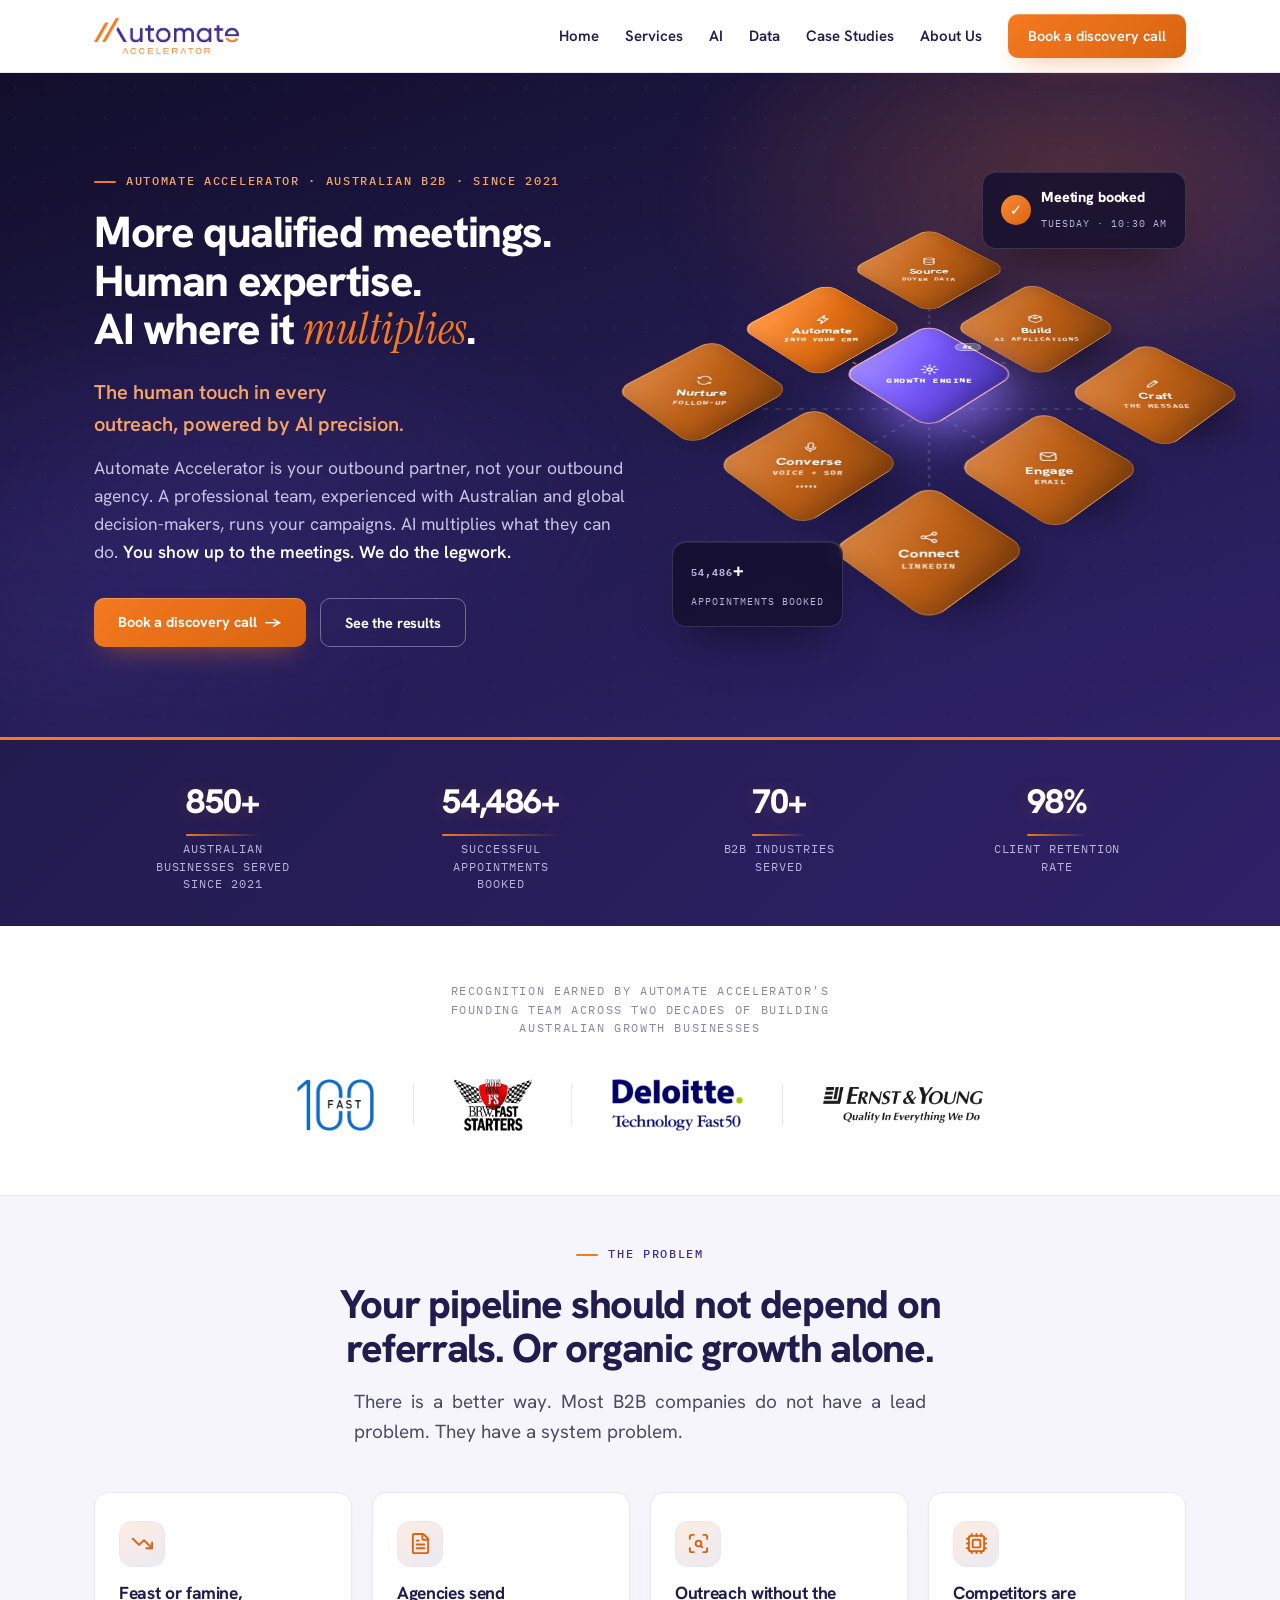
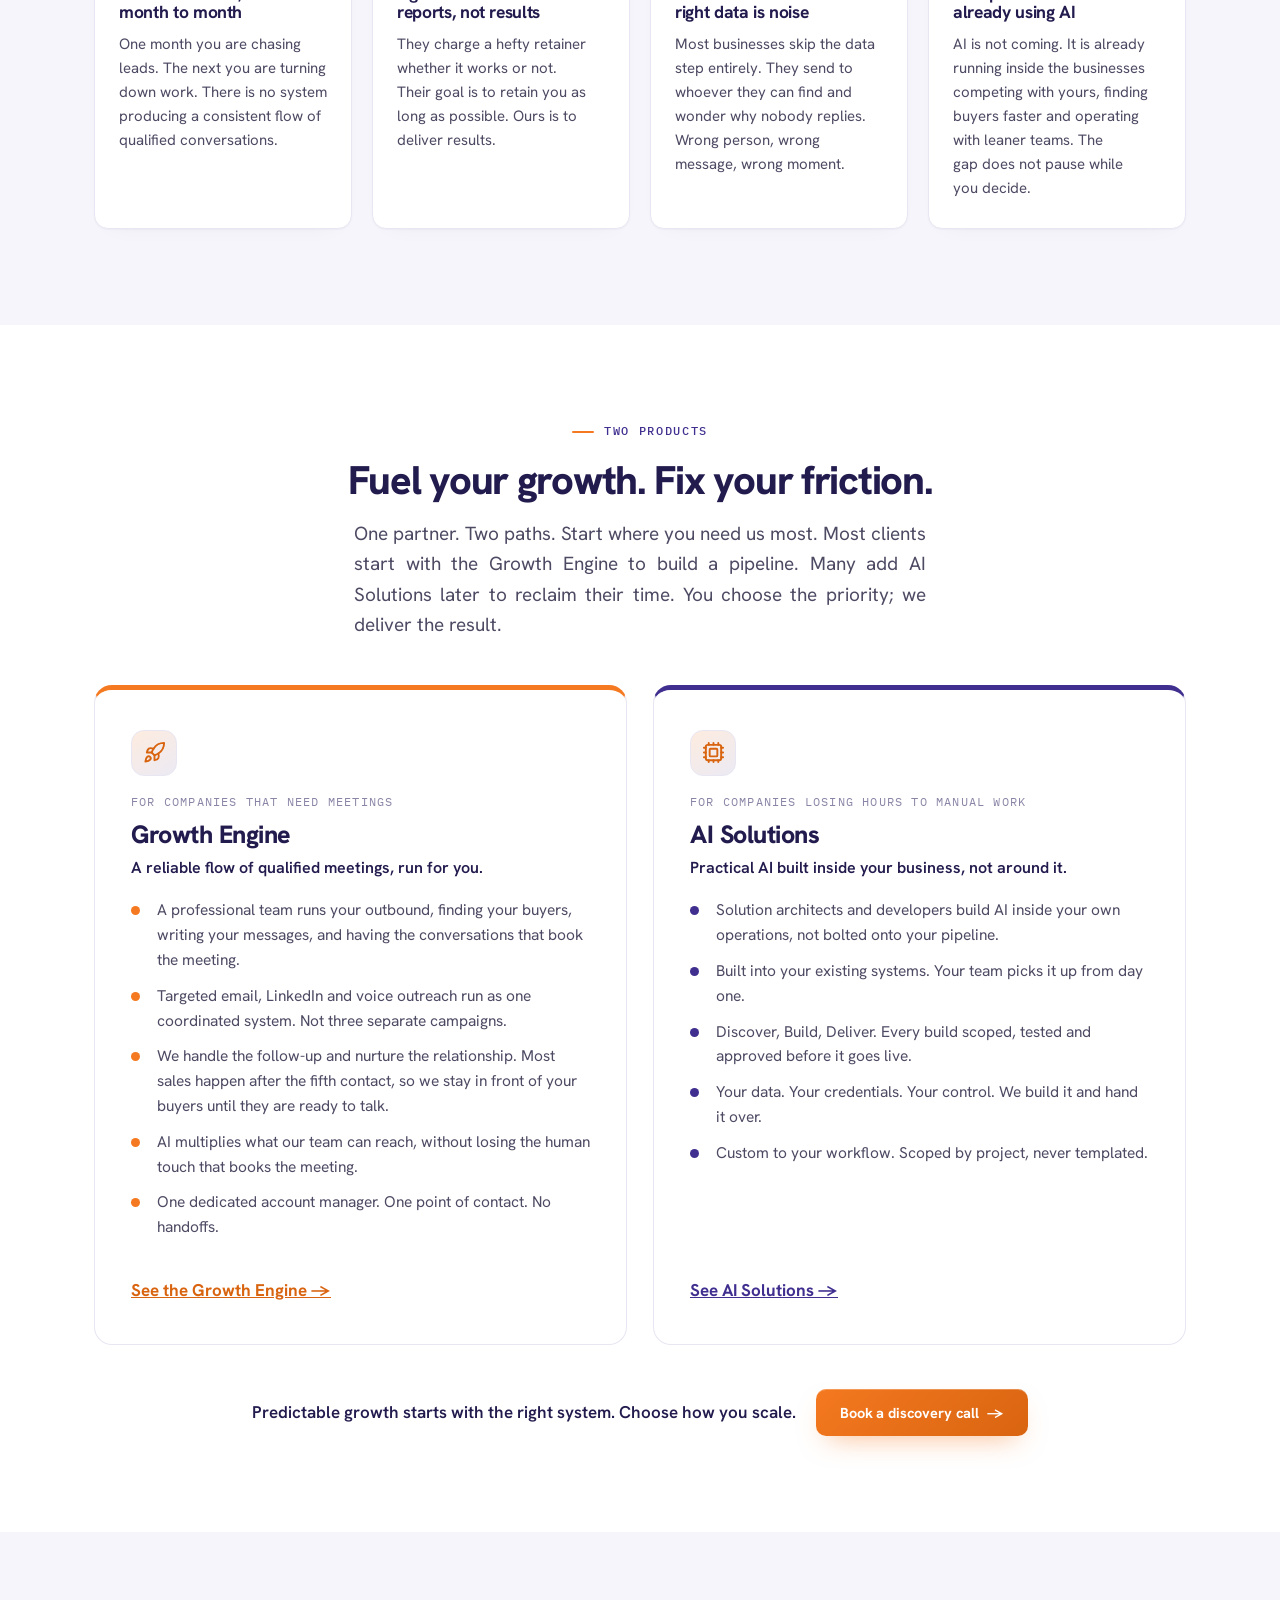
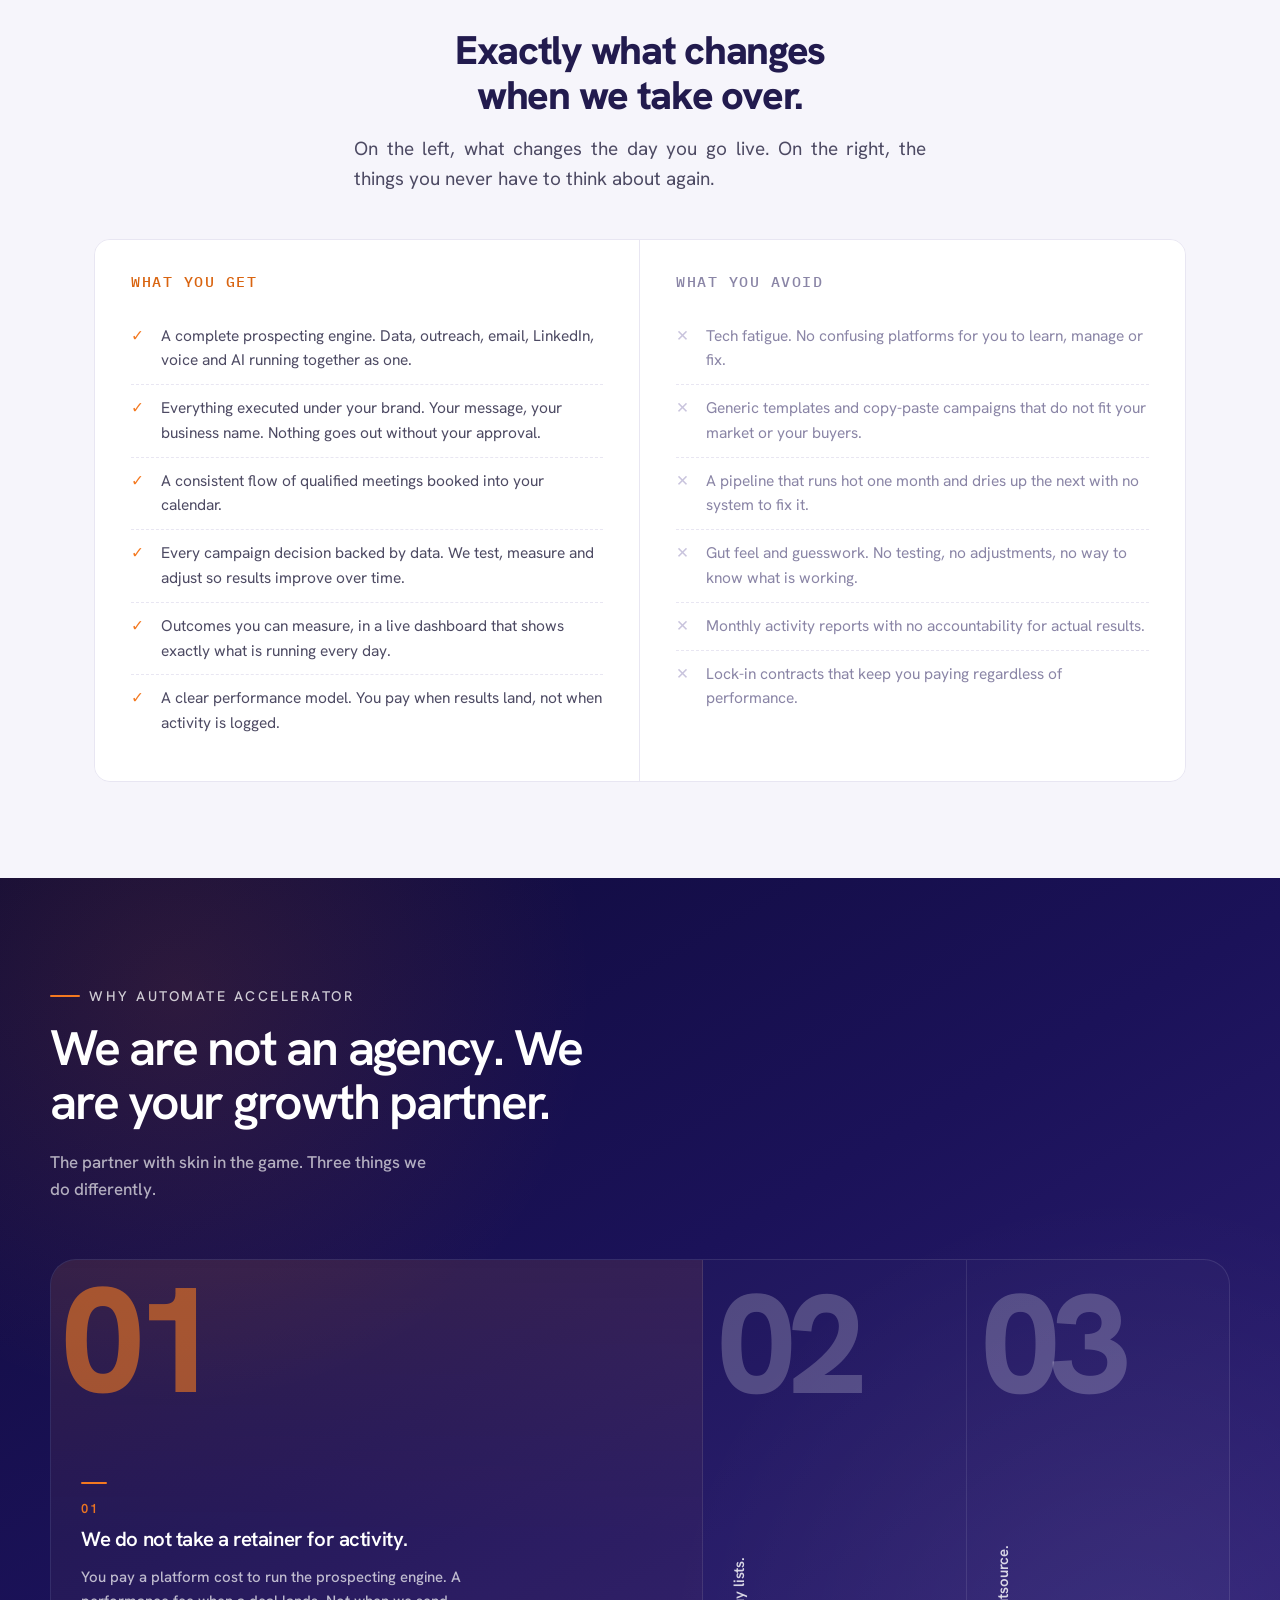
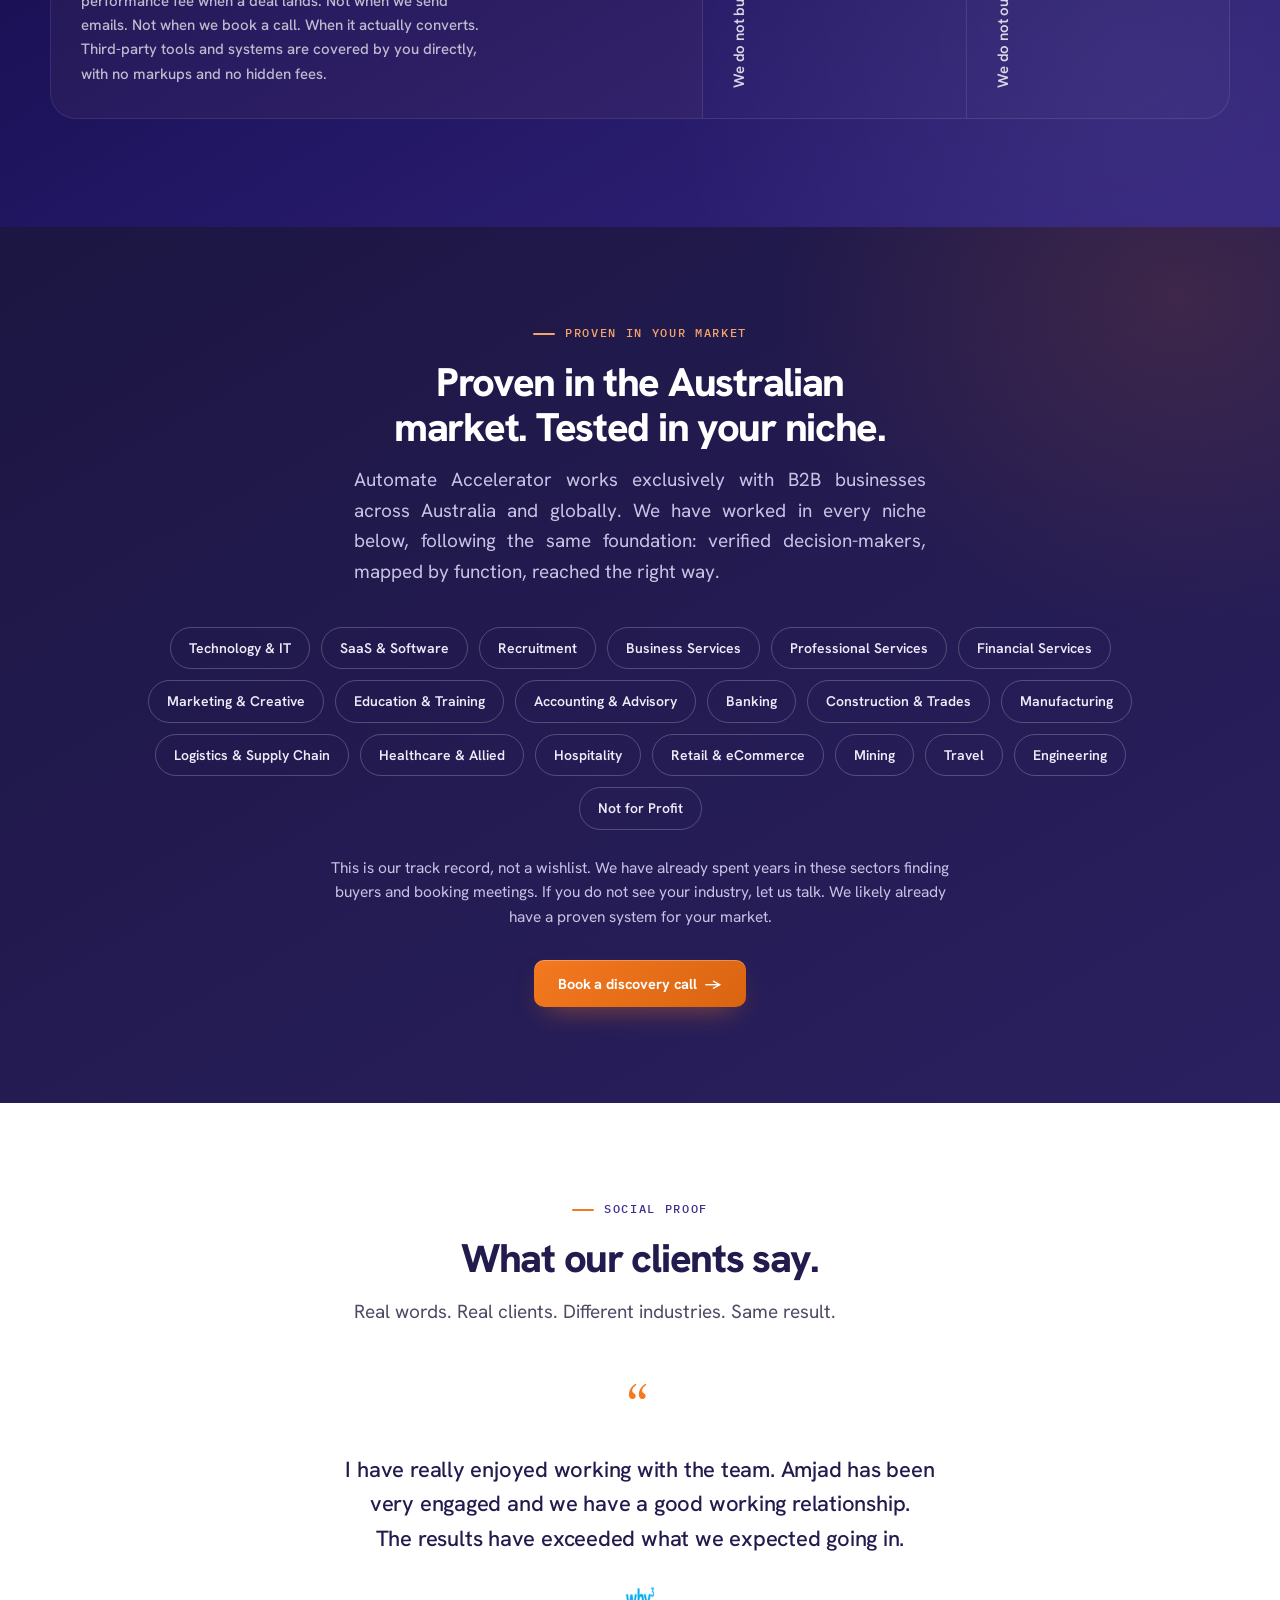
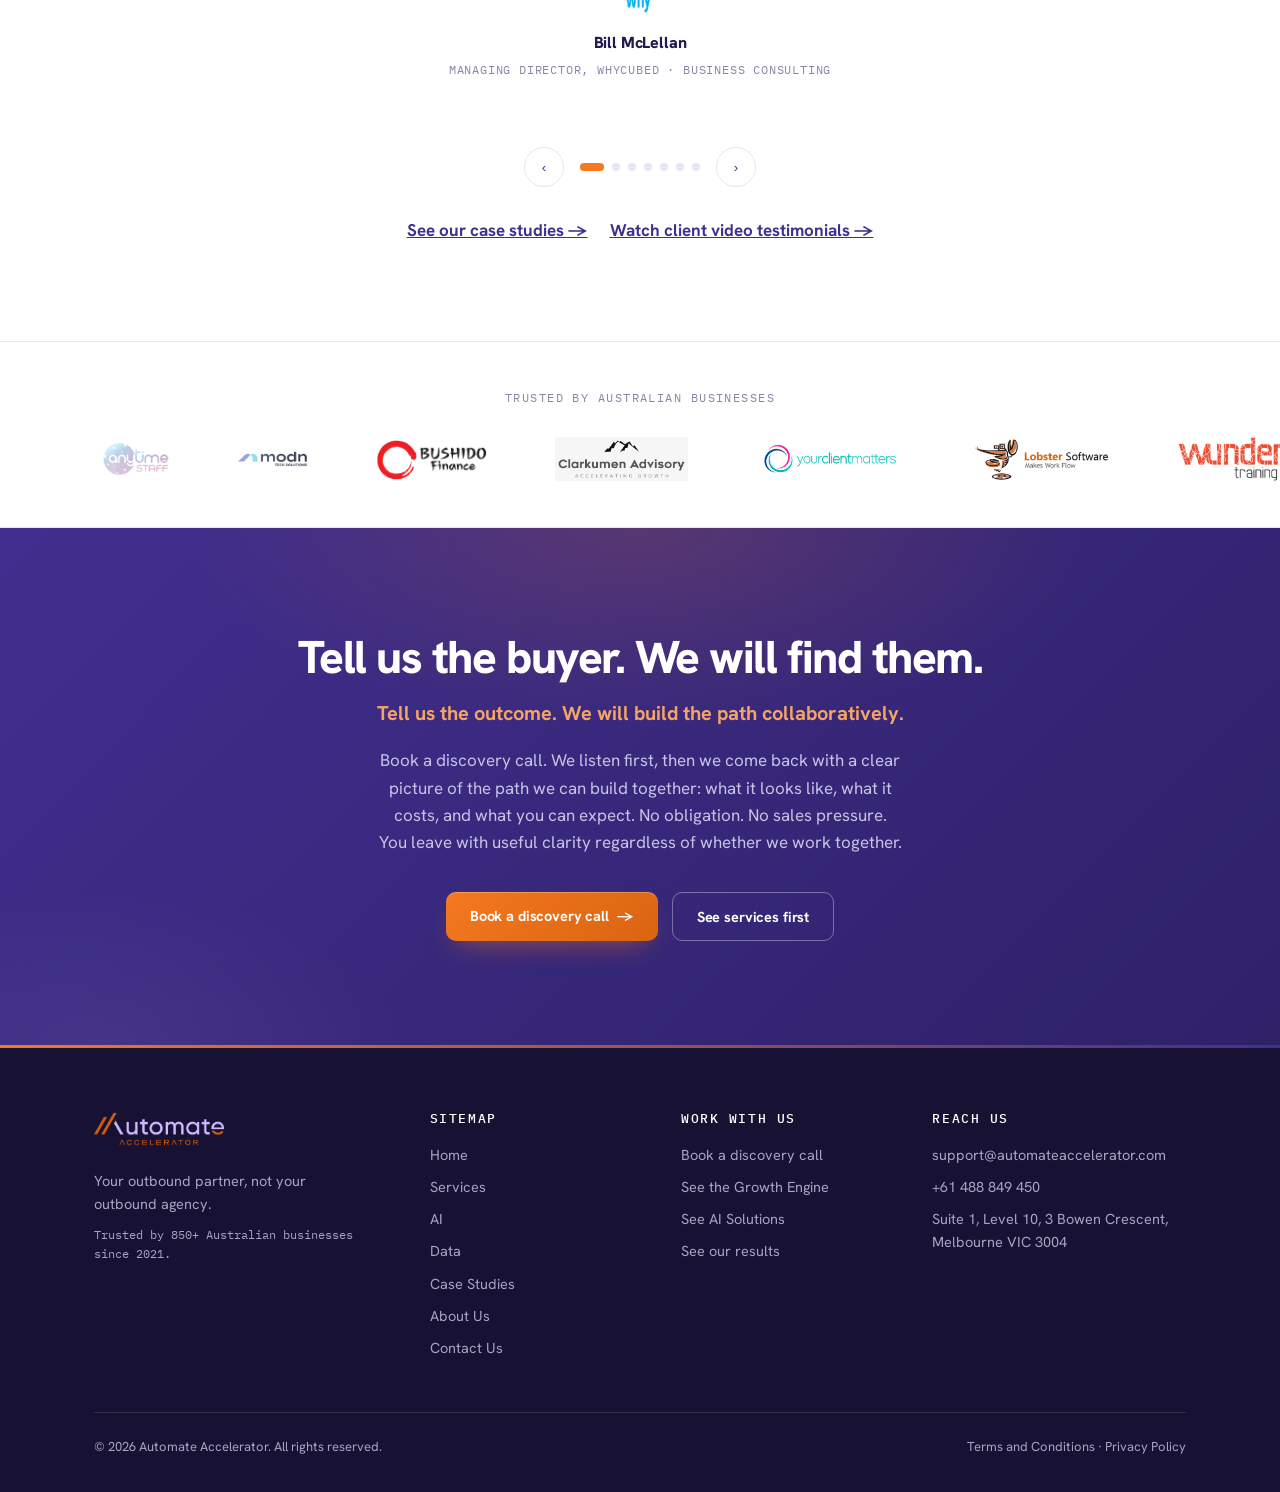
==== commit c38b9377: "Card motion: keep 3D tilt on small cards, hero-style blur reveal on service cards - Small feature ca" ====
--- a/index.html
+++ b/index.html
@@ -23,8 +23,8 @@
 <link rel="stylesheet" href="styles.css">
 <link rel="stylesheet" href="motion.css">
 <link rel="stylesheet" href="motion-plus.css">
+<link rel="stylesheet" href="card3d.css">
 <link rel="stylesheet" href="engine.css">
-<link rel="stylesheet" href="card3d.css">
 <link rel="stylesheet" href="why-section.css">
 <noscript><style>.rv,.why-reveal,.why-panel{opacity:1;transform:none;filter:none}</style></noscript>
 </head>
@@ -387,7 +387,7 @@
 <script src="app.js" defer></script>
 <script src="motion-plus.js" defer></script>
 <script src="motion.js" defer></script>
+<script src="why-section.js" defer></script>
 <script src="card3d.js" defer></script>
-<script src="why-section.js" defer></script>
 </body>
 </html>
--- a/card3d.css
+++ b/card3d.css
@@ -1,19 +1,13 @@
 /* ============================================================
-   Automate Accelerator — 3D tilt cards
-   Vanilla, self-perspective take on the Aceternity <CardContainer/>.
-   card3d.js adds .is3d and drives the transform, so this file only
-   lifts the shadow while tilting and hands the transform to JS by
-   dropping it from the card's CSS transition. No overflow, perspective
-   or transform-style changes — cards stay perfectly flat/aligned at
-   rest and every card tilts around its own centre. Loaded per page.
+   3D tilt for the small feature cards (.card) — self-perspective,
+   card3d.js drives the transform. will-change only while tilting
+   (permanent will-change on every card janks scroll). Loaded per page.
    ============================================================ */
-.is3d{
-  transition:box-shadow .3s ease !important;   /* rAF owns 'transform' */
-  backface-visibility:hidden;
+.is3d {
+  transition: box-shadow .3s ease !important;   /* rAF owns 'transform' */
+  backface-visibility: hidden;
 }
-/* Promote to a GPU layer only while actually tilting — a permanent
-   will-change on every card created dozens of layers and janked scroll. */
-.is3d.tilting{
-  box-shadow:0 34px 66px -30px rgba(34,27,78,.5) !important;
-  will-change:transform;
+.is3d.tilting {
+  box-shadow: 0 34px 66px -30px rgba(34,27,78,.5) !important;
+  will-change: transform;
 }
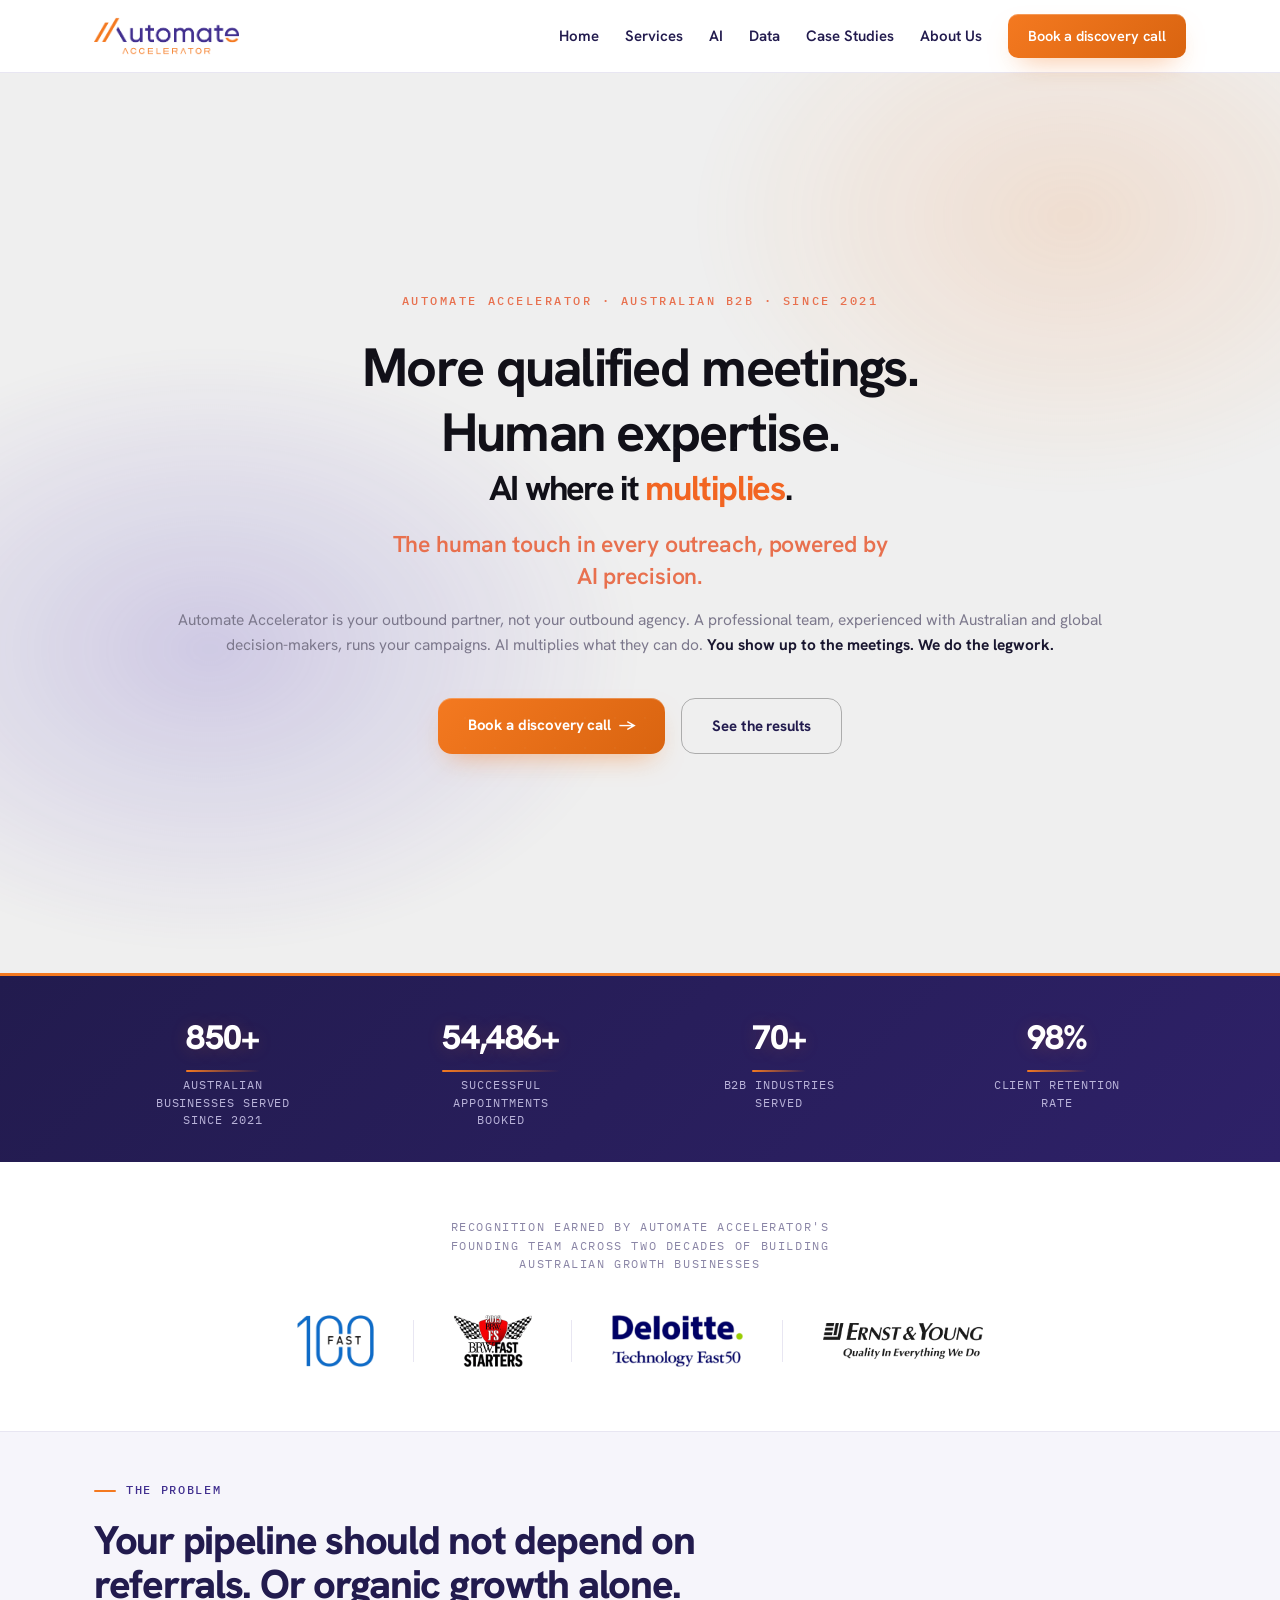
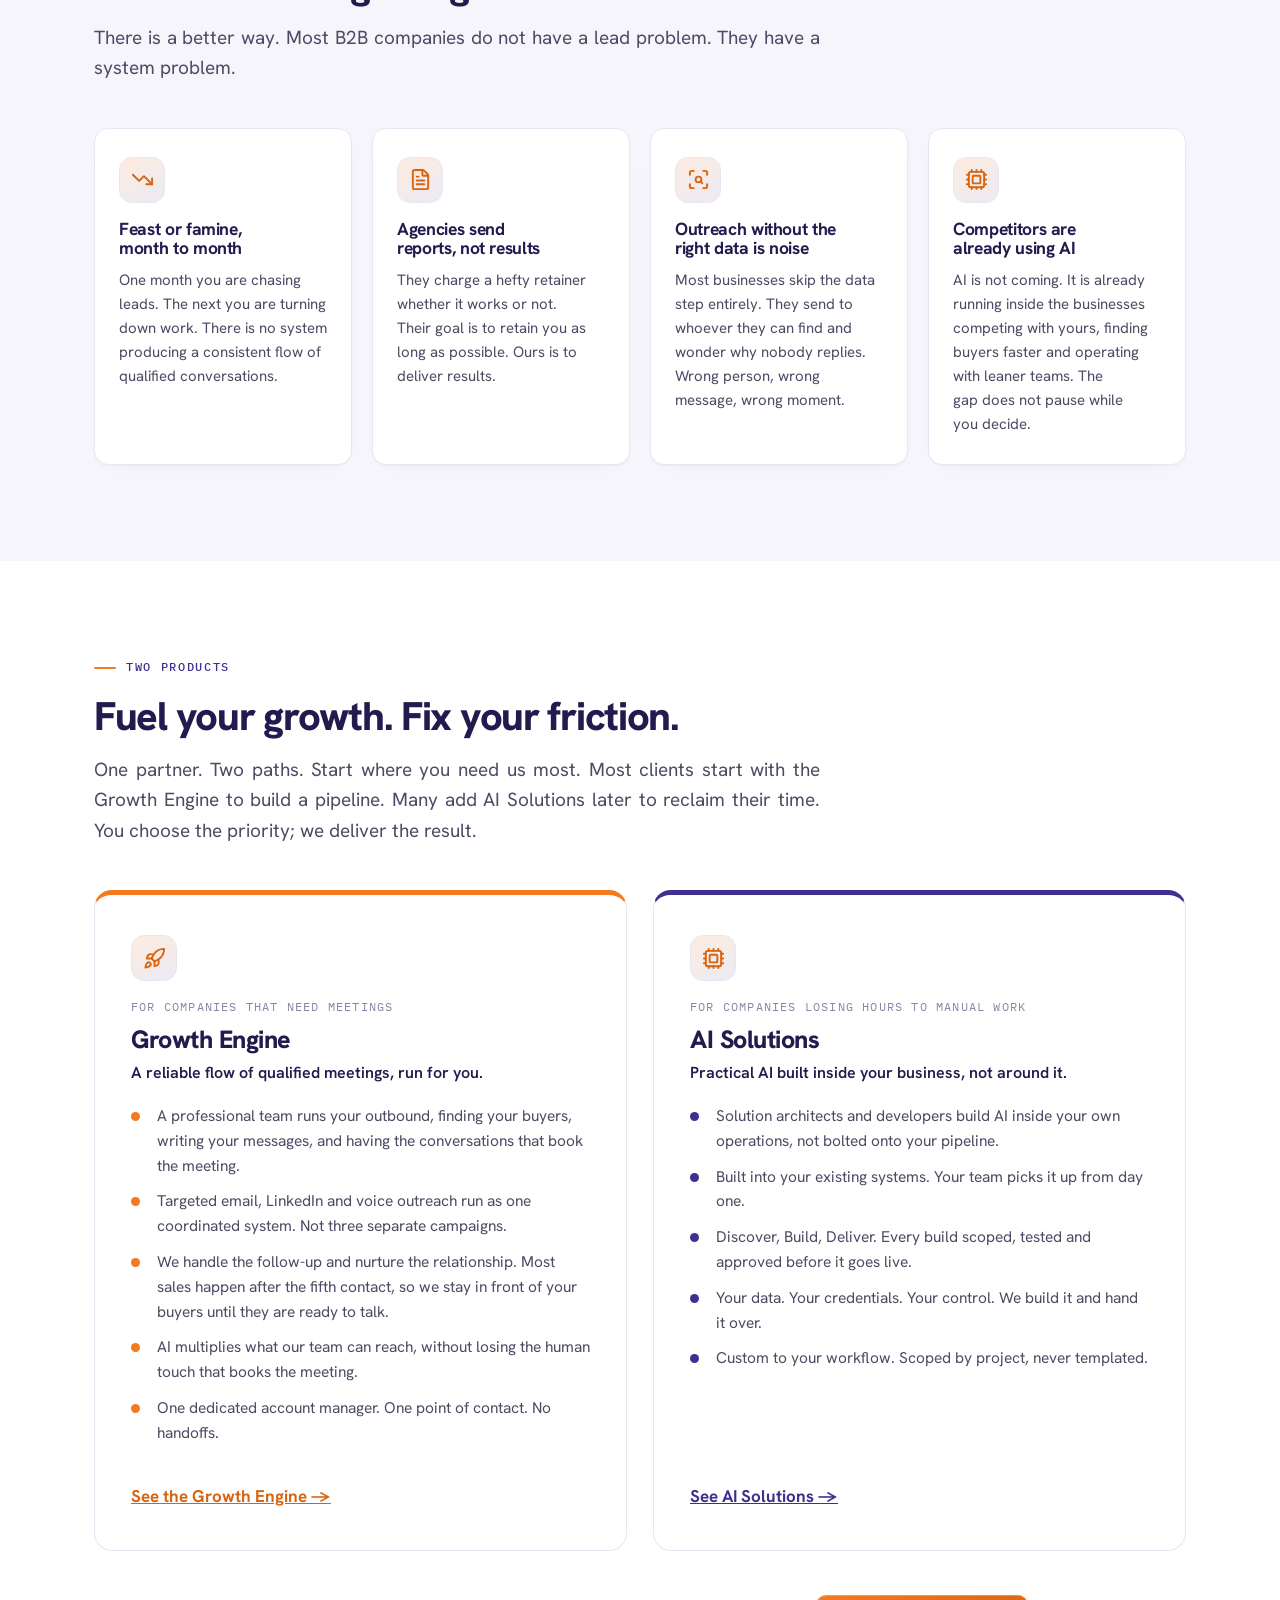
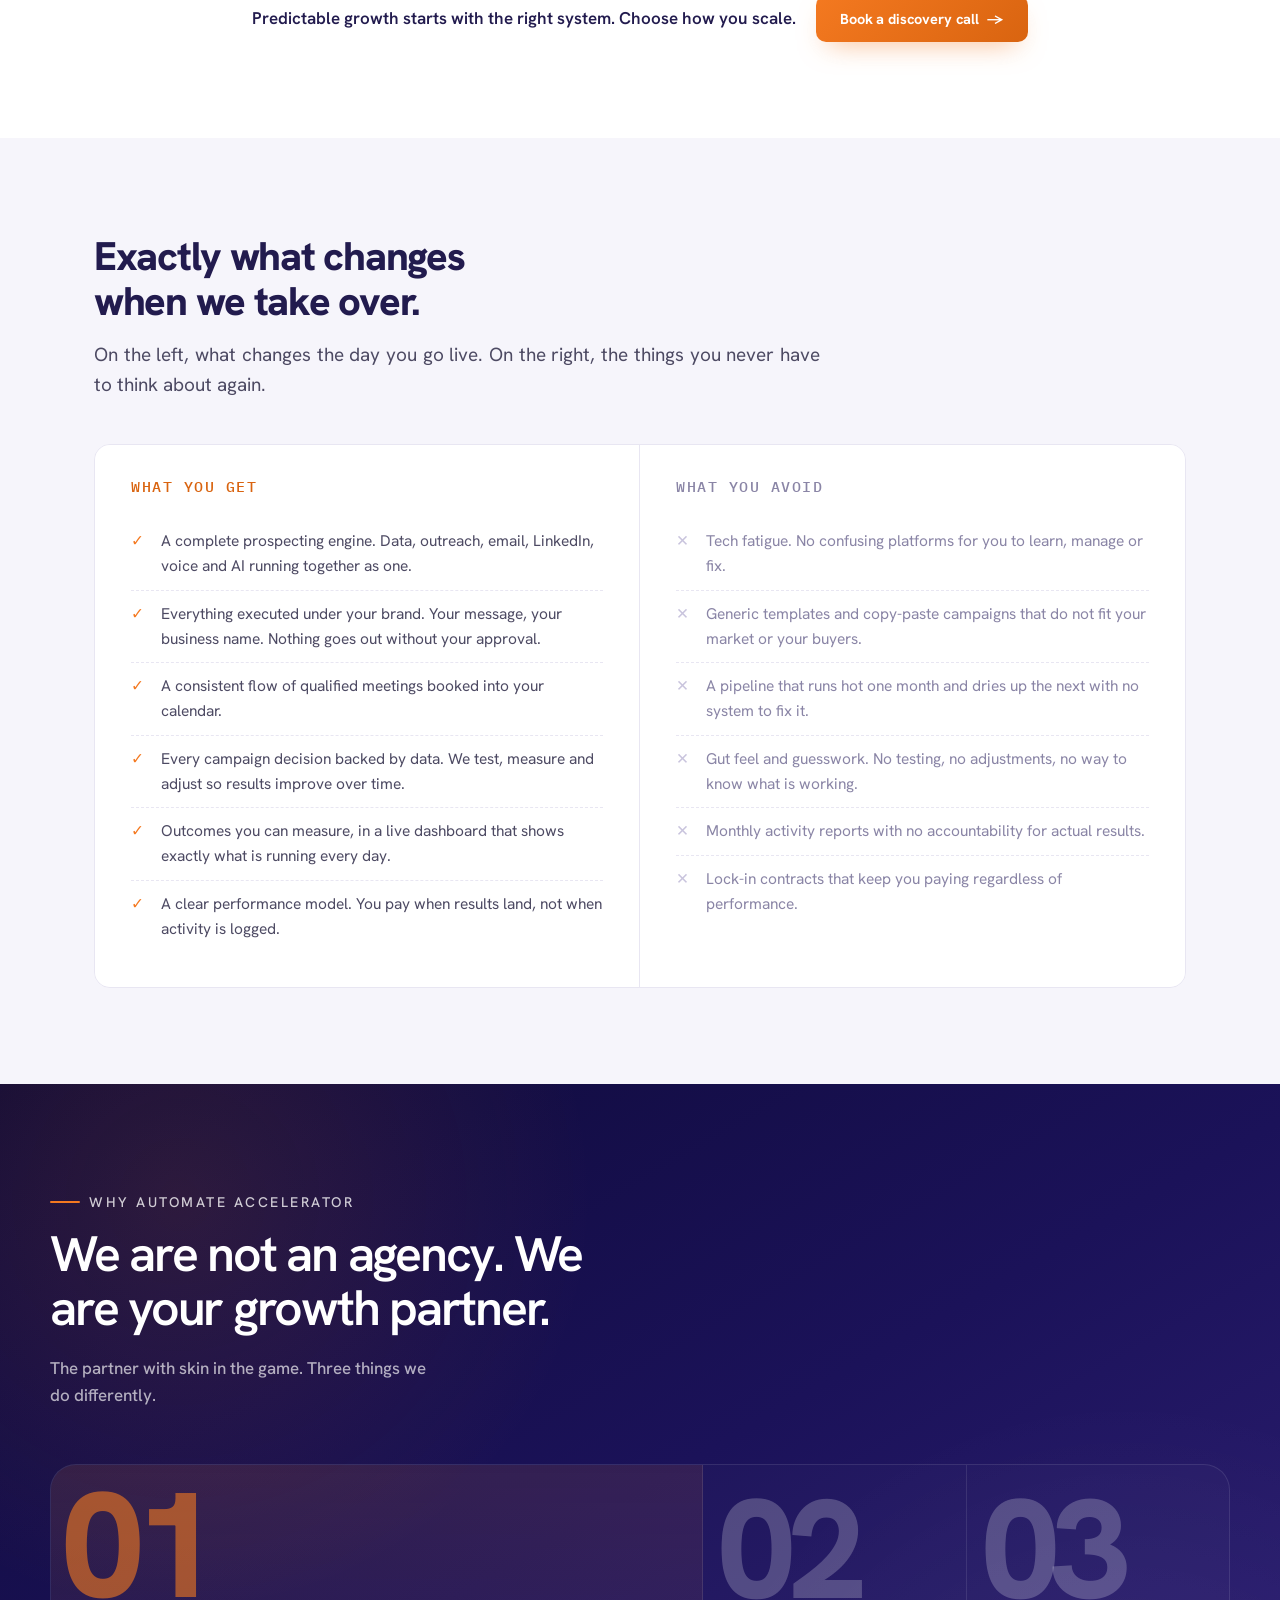
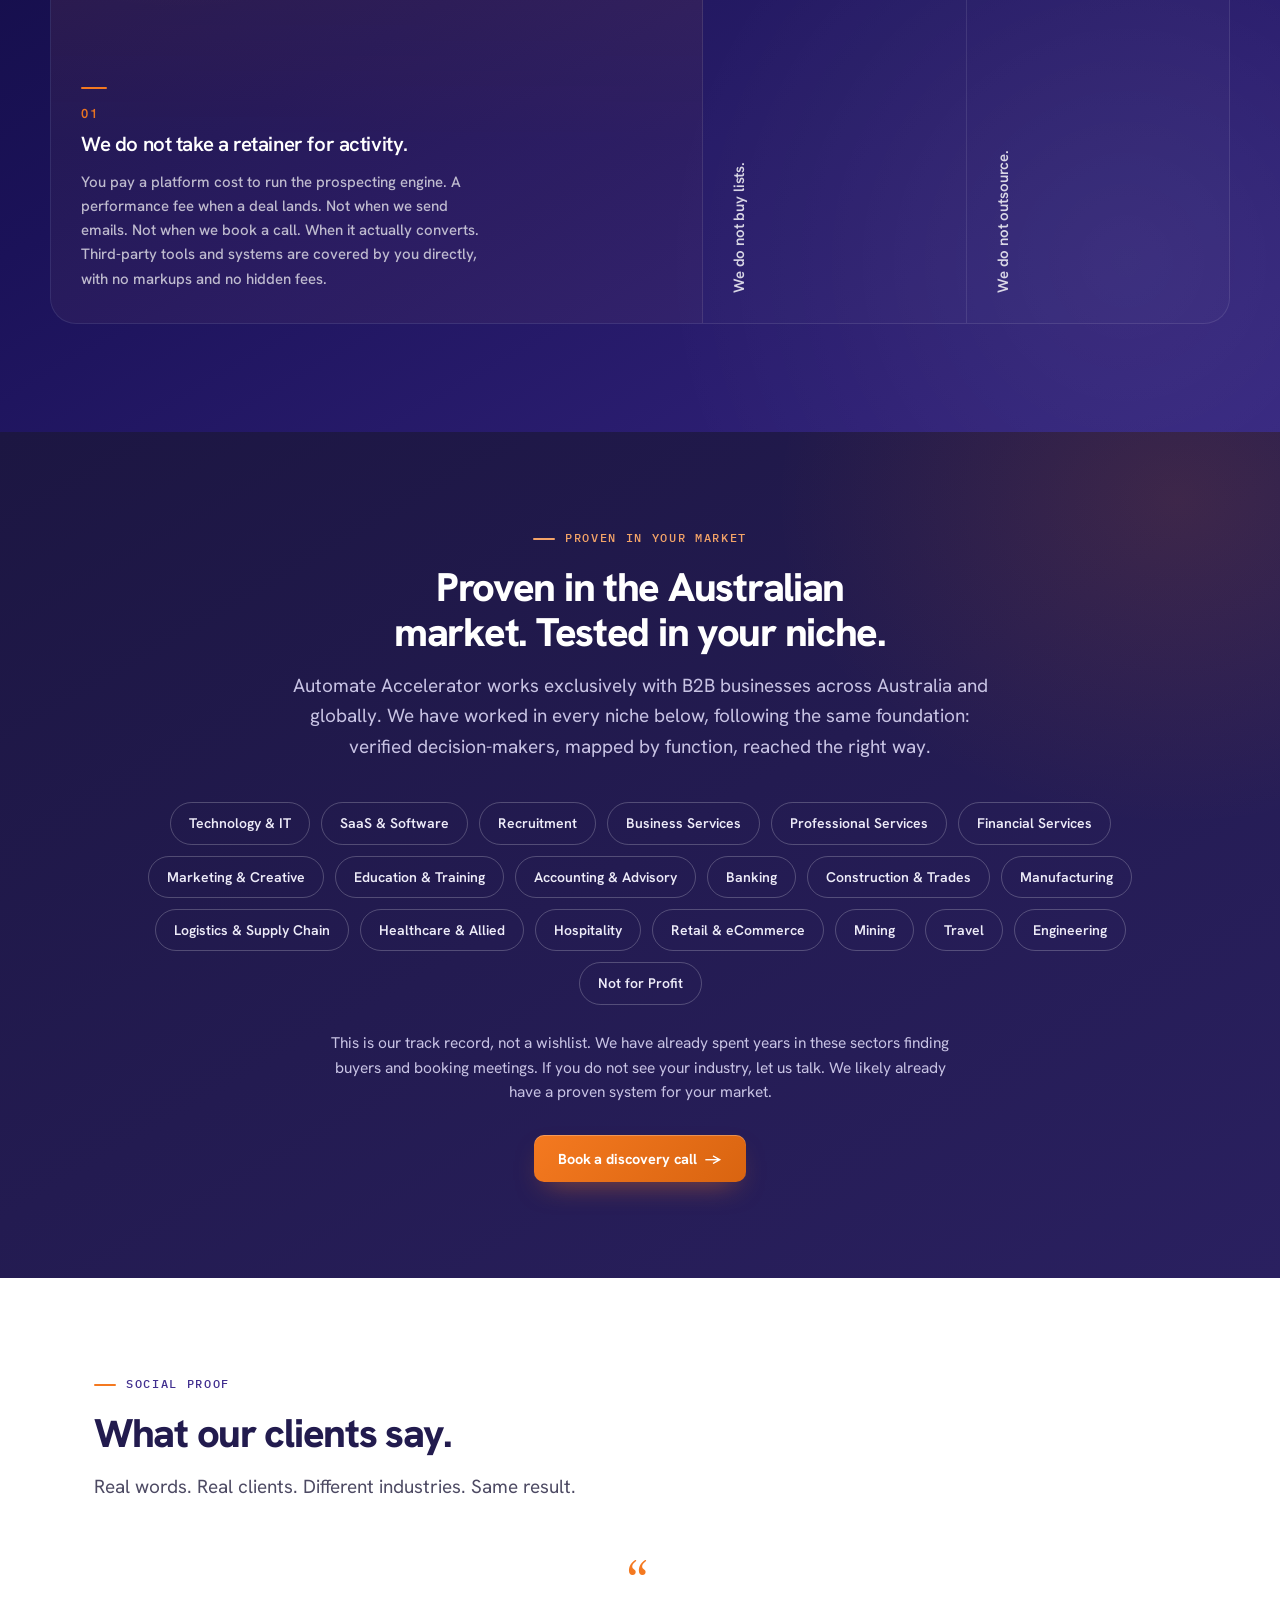
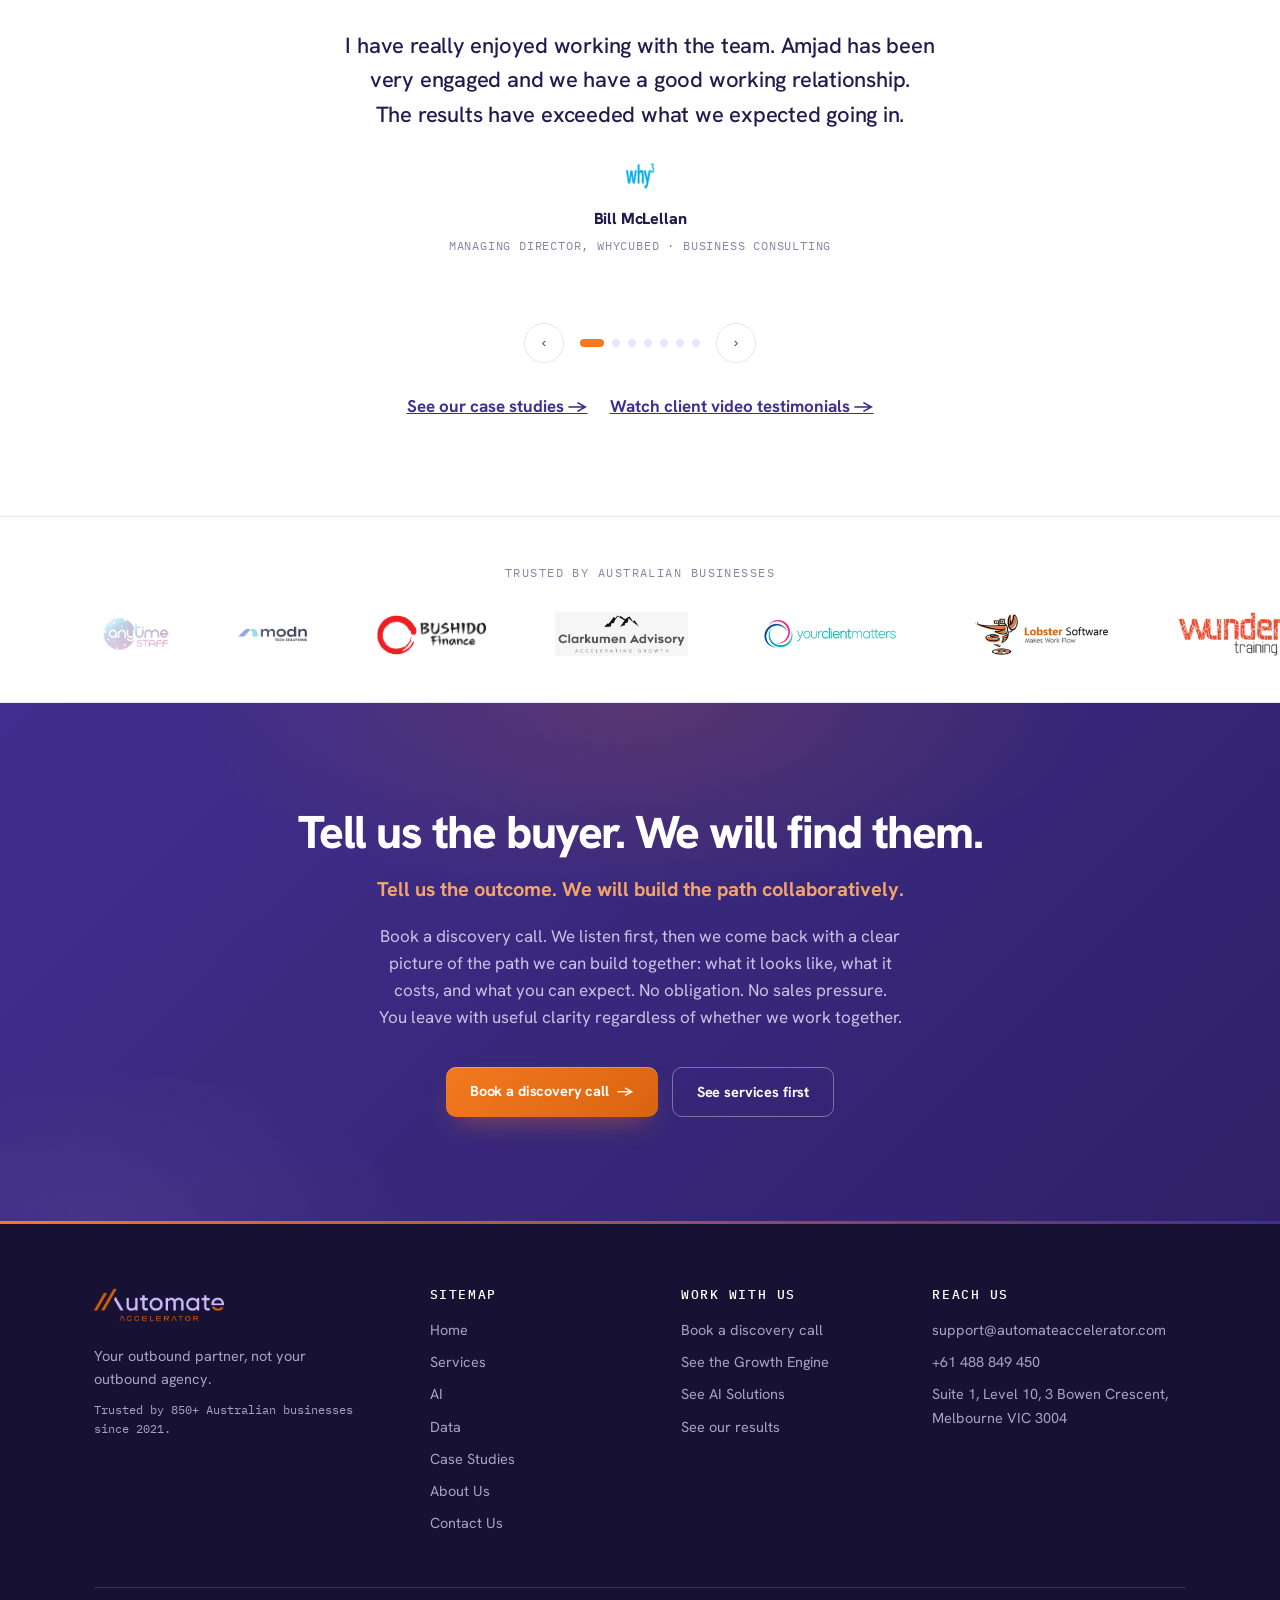
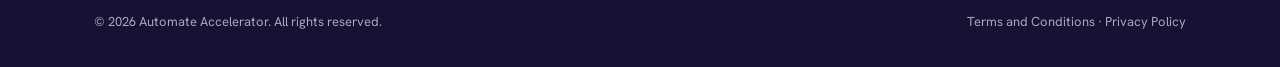
==== commit 43f64696: "Hero: light Axion shader background, stepped heading, refined type/alignment Co-Authored-By: Claude " ====
--- a/index.html
+++ b/index.html
@@ -19,6 +19,10 @@
 <title>Automate Accelerator | More Qualified Meetings. Human Expertise. AI Where It Multiplies.</title>
 <link rel="preconnect" href="https://fonts.googleapis.com">
 <link rel="preconnect" href="https://fonts.gstatic.com" crossorigin>
+<link rel="preconnect" href="https://esm.sh" crossorigin>
+<link rel="modulepreload" href="https://esm.sh/react@18.3.1" crossorigin>
+<link rel="modulepreload" href="https://esm.sh/react-dom@18.3.1/client" crossorigin>
+<link rel="modulepreload" href="https://esm.sh/shaders@2.5.135/react?deps=react@18.3.1,react-dom@18.3.1" crossorigin>
 <link href="https://fonts.googleapis.com/css2?family=Hanken+Grotesk:wght@300;400;500;600;700;800&family=IBM+Plex+Mono:wght@400;500&family=Instrument+Serif:ital@0;1&display=swap" rel="stylesheet">
 <link rel="stylesheet" href="styles.css">
 <link rel="stylesheet" href="motion.css">
@@ -47,42 +51,19 @@
 
 <!-- 1 · HERO (dark stage + animated isometric engine) -->
 <section class="home-hero" id="top">
+  <div class="hero-shader" id="heroShader" aria-hidden="true"></div>
   <div class="wrap hero-grid">
     <div>
       <span class="eyebrow hh-in">Automate Accelerator · Australian B2B · Since 2021</span>
       <h1><span class="hl"><span class="w" style="--wi:0">More</span> <span class="w" style="--wi:1">qualified</span> <span class="w" style="--wi:2">meetings.</span></span> <span class="hl"><span class="w" style="--wi:3">Human</span> <span class="w" style="--wi:4">expertise.</span></span> <span class="hl"><span class="w" style="--wi:5">AI</span> <span class="w" style="--wi:6">where</span> <span class="w" style="--wi:7">it</span> <span class="w si" style="--wi:8">multiplies</span><span class="w" style="--wi:9">.</span></span></h1>
       <p class="sub hh-in d2">The human touch in every outreach, powered by AI precision.</p>
-      <p class="lead hh-in d3">Automate Accelerator is your outbound partner, not your outbound agency. A professional team, experienced with Australian and global decision-makers, runs your campaigns. AI multiplies what they can do. <strong style="color:#fff;font-weight:600">You show up to the meetings. We do the legwork.</strong></p>
+      <p class="lead hh-in d3">Automate Accelerator is your outbound partner, not your outbound agency. A professional team, experienced with Australian and global decision-makers, runs your campaigns. AI multiplies what they can do. <strong style="color:#1a1730;font-weight:700">You show up to the meetings. We do the legwork.</strong></p>
       <div class="hero-ctas hh-in d4">
         <a class="btn btn-primary" href="contact.html">Book a discovery call</a>
         <a class="btn btn-ghost" href="#numbers">See the results</a>
       </div>
     </div>
-    <div class="iso" aria-hidden="true">
-        <div class="iso-plane">
-          <svg class="eng-links" viewBox="0 0 440 440">
-            <path class="lk" d="M61 61 L220 220"/>
-            <path class="lk" d="M220 61 L220 220"/>
-            <path class="lk" d="M379 61 L220 220"/>
-            <path class="lk" d="M61 220 L220 220"/>
-            <path class="lk" d="M379 220 L220 220"/>
-            <path class="lk" d="M61 379 L220 220"/>
-            <path class="lk" d="M220 379 L220 220"/>
-            <path class="lk" d="M379 379 L220 220"/>
-          </svg>
-          <div class="tile ch" style="--z:24px;--d:0s"><span><svg class="ic" viewBox="0 0 24 24" fill="none" stroke="#fff" stroke-width="1.7" stroke-linecap="round" stroke-linejoin="round"><path d="M20 11a8 8 0 0 0-14-4.6M4 5v3h3"/><path d="M4 13a8 8 0 0 0 14 4.6M20 19v-3h-3"/></svg><b>Nurture</b><em>Follow-up</em></span></div>
-          <div class="tile ch" style="--z:20px;--d:.5s"><span><svg class="ic" viewBox="0 0 24 24" fill="none" stroke="#fff" stroke-width="1.7" stroke-linecap="round" stroke-linejoin="round"><path d="M13 2 4 14h6l-1 8 9-12h-6l1-8z"/></svg><b>Automate</b><em>Into your CRM</em></span></div>
-          <div class="tile ch" style="--z:22px;--d:1s"><span><svg class="ic" viewBox="0 0 24 24" fill="none" stroke="#fff" stroke-width="1.7" stroke-linecap="round" stroke-linejoin="round"><ellipse cx="12" cy="6" rx="7" ry="2.6"/><path d="M5 6v6c0 1.4 3.1 2.6 7 2.6s7-1.2 7-2.6V6"/><path d="M5 12v6c0 1.4 3.1 2.6 7 2.6s7-1.2 7-2.6v-6"/></svg><b>Source</b><em>Buyer Data</em></span></div>
-          <div class="tile ch" style="--z:23px;--d:1.5s"><span><svg class="ic" viewBox="0 0 24 24" fill="none" stroke="#fff" stroke-width="1.7" stroke-linecap="round" stroke-linejoin="round"><rect x="9" y="3" width="6" height="11" rx="3"/><path d="M6 11a6 6 0 0 0 12 0"/><path d="M12 17v3"/></svg><b>Converse</b><em>Voice + SDR</em><b class="wave"><i></i><i></i><i></i><i></i><i></i></b></span></div>
-          <div class="tile core"><span><em class="ai">AI</em><svg class="ic" viewBox="0 0 24 24" fill="none" stroke="#fff" stroke-width="1.7" stroke-linecap="round" stroke-linejoin="round"><circle cx="12" cy="12" r="3.2"/><path d="M12 2v3M12 19v3M2 12h3M19 12h3M4.9 4.9 7 7M17 17l2.1 2.1M19.1 4.9 17 7M7 17l-2.1 2.1"/></svg><b>Growth Engine</b></span></div>
-          <div class="tile ch" style="--z:21px;--d:2s"><span><svg class="ic" viewBox="0 0 24 24" fill="none" stroke="#fff" stroke-width="1.7" stroke-linecap="round" stroke-linejoin="round"><path d="M12 2 20 6.5v9L12 20 4 15.5v-9L12 2z"/><path d="M12 2v9M12 11l8-4.5M12 11 4 6.5"/></svg><b>Build</b><em>AI Applications</em></span></div>
-          <div class="tile ch" style="--z:19px;--d:2.5s"><span><svg class="ic" viewBox="0 0 24 24" fill="none" stroke="#fff" stroke-width="1.7" stroke-linecap="round" stroke-linejoin="round"><circle cx="6" cy="12" r="2.4"/><circle cx="18" cy="6" r="2.4"/><circle cx="18" cy="18" r="2.4"/><path d="M8.1 10.9 15.9 7.1M8.1 13.1l7.8 3.8"/></svg><b>Connect</b><em>LinkedIn</em></span></div>
-          <div class="tile ch" style="--z:18px;--d:3s"><span><svg class="ic" viewBox="0 0 24 24" fill="none" stroke="#fff" stroke-width="1.7" stroke-linecap="round" stroke-linejoin="round"><rect x="3" y="5" width="18" height="14" rx="2.5"/><path d="M4 7.5l8 5.5 8-5.5"/></svg><b>Engage</b><em>Email</em></span></div>
-          <div class="tile ch" style="--z:20px;--d:3.5s"><span><svg class="ic" viewBox="0 0 24 24" fill="none" stroke="#fff" stroke-width="1.7" stroke-linecap="round" stroke-linejoin="round"><path d="M4 20l1.2-4.2L15 6l3 3-9.8 9.8z"/><path d="M13.5 7.5l3 3"/></svg><b>Craft</b><em>The Message</em></span></div>
-        </div>
-        <div class="hud hud-count"><b><span id="engCount" data-count="54486">0</span>+</b><span>appointments booked</span></div>
-      <div class="hud hud-meet" id="engMeet"><div class="tick">✓</div><div><b>Meeting booked</b><span>Tuesday · 10:30 am</span></div></div>
-    </div>
+    <!-- isometric engine graphic removed — hero is now a centered, shader-only stage -->
   </div>
 </section>
 
@@ -348,40 +329,80 @@
   </div>
 </footer>
 
-<script>
-/* Engine activity: channels pulse data along their connectors into the core;
-   every few cycles the core lights and the Meeting-booked chip re-glows.
-   All classes/styles pre-exist in styles.css; reduced-motion stands down. */
-(function(){
-  if(window.matchMedia('(prefers-reduced-motion: reduce)').matches) return;
-  var links = document.querySelectorAll('.eng-links .lk');
-  var tiles = document.querySelectorAll('.iso-plane .tile.ch');
-  var core  = document.querySelector('.iso-plane .tile.core');
-  var meet  = document.getElementById('engMeet');
-  if(!links.length || tiles.length !== links.length) return;
-  var order = [2, 7, 4, 1, 6, 0, 3, 5], step = 0;
-  function pulse(){
-    var i = order[step % order.length]; step++;
-    links[i].classList.add('flow');
-    tiles[i].classList.add('act');
-    setTimeout(function(){ links[i].classList.remove('flow'); }, 900);
-    setTimeout(function(){ tiles[i].classList.remove('act'); }, 1000);
-    if(core && step % 4 === 0){
-      setTimeout(function(){
-        core.classList.add('act');
-        setTimeout(function(){ core.classList.remove('act'); }, 1200);
-      }, 450);
+<!-- Hero animated shader background (Swirl · ChromaFlow · FlutedGlass · FilmGrain) -->
+<script type="module">
+  const mount = document.getElementById('heroShader');
+  if (mount) {
+    const DEPS = 'deps=react@18.3.1,react-dom@18.3.1';
+    Promise.all([
+      import('https://esm.sh/react@18.3.1'),
+      import('https://esm.sh/react-dom@18.3.1/client'),
+      import('https://esm.sh/shaders@2.5.135/react?' + DEPS),
+    ]).then(([React, ReactDOM, S]) => {
+      const h = React.default.createElement;
+      ReactDOM.createRoot(mount).render(
+        h(S.Shader, { style: { position: 'absolute', inset: 0, width: '100%', height: '100%' } },
+          h(S.Swirl,       { colorA: '#ffffff', colorB: '#f0f0f0', detail: 1.7 }),
+          h(S.ChromaFlow,  { baseColor: '#ffffff', downColor: '#ff5f03', leftColor: '#ff5f03', rightColor: '#ff5f03', upColor: '#ff5f03', momentum: 13, radius: 3.5 }),
+          h(S.FlutedGlass, { aberration: 0.61, angle: 31, frequency: 8, highlight: 0.12, highlightSoftness: 0, lightAngle: -90, refraction: 4, shape: 'rounded', softness: 1, speed: 0.15 }),
+          h(S.FilmGrain,   { strength: 0.05 })
+        )
+      );
+      // Fade the shader in once it has painted, so it doesn't pop over the base.
+      setTimeout(() => mount.classList.add('is-ready'), 140);
+      startAutoFlow();
+    }).catch(err => console.error('[hero-shader] failed to load:', err));
+  }
+
+  // ChromaFlow's orange is driven by the shader engine's global pointer, which it
+  // updates from `mousemove` on window — but only while a press is held on the
+  // canvas. So we (1) hold a synthetic press on the canvas to arm it, then
+  // (2) feed a slow, smooth drifting `mousemove` so the flow keeps moving with no
+  // real cursor. When the visitor actually moves the mouse, that takes over.
+  function startAutoFlow() {
+    const mount = document.getElementById('heroShader');
+    if (!mount) return;
+    const mouseOpts = (x, y) => ({ clientX: x, clientY: y, bubbles: true, cancelable: true, view: window, button: 0 });
+    let lastX = 0, lastY = 0, lastReal = -1e9, dispatching = false;
+
+    // Hold a synthetic press on the canvas so the engine tracks pointer motion.
+    function arm() {
+      const c = mount.querySelector('canvas');
+      if (!c) return;
+      const r = c.getBoundingClientRect();
+      if (!lastX) { lastX = r.left + r.width / 2; lastY = r.top + r.height / 2; }
+      c.dispatchEvent(new MouseEvent('mousedown', mouseOpts(lastX, lastY)));
     }
+    arm();
+    // A real click fires mouseup and releases the gate — re-arm shortly after.
+    window.addEventListener('mouseup', () => setTimeout(arm, 40), { passive: true });
+    setInterval(arm, 2500); // safety re-arm
+
+    // Real moves update lastReal (ignore our own synthetic dispatches).
+    window.addEventListener('mousemove', (e) => { if (!dispatching) lastReal = e.timeStamp; }, { passive: true });
+
+    function frame(now) {
+      // Auto-drive only when the real cursor has been idle for a moment.
+      if (now - lastReal > 1500) {
+        const c = mount.querySelector('canvas');
+        if (c) {
+          const r = c.getBoundingClientRect();
+          const t = now / 1000;
+          const cx = r.left + r.width / 2, cy = r.top + r.height / 2;
+          const ax = r.width * 0.34, ay = r.height * 0.34;
+          // Two detuned sines per axis = an organic, non-repeating drift with
+          // enough velocity for the flow to keep bleeding orange.
+          lastX = cx + ax * (Math.sin(t * 0.72) * 0.8 + Math.sin(t * 1.7) * 0.2);
+          lastY = cy + ay * (Math.sin(t * 0.54 + 1.3) * 0.8 + Math.cos(t * 1.4) * 0.2);
+          dispatching = true;
+          window.dispatchEvent(new MouseEvent('mousemove', mouseOpts(lastX, lastY)));
+          dispatching = false;
+        }
+      }
+      requestAnimationFrame(frame);
+    }
+    requestAnimationFrame(frame);
   }
-  setInterval(pulse, 1700);
-  setTimeout(pulse, 800);
-  if(meet){
-    setInterval(function(){
-      meet.classList.add('rebook');
-      setTimeout(function(){ meet.classList.remove('rebook'); }, 900);
-    }, 8300);
-  }
-})();
 </script>
 <script src="assets/vendor/gsap.min.js" defer></script>
 <script src="app.js" defer></script>
--- a/styles.css
+++ b/styles.css
@@ -99,7 +99,7 @@
 .card .k{width:34px;height:4px;border-radius:2px;background:var(--orange);margin-bottom:18px}
 .problem{background:var(--mist)}
 h2.sec{font-size:clamp(28px,3.4vw,40px);max-width:30ch;text-wrap:balance}
-.sec-intro{font-size:19px;max-width:52ch;margin-top:16px;text-wrap:pretty}
+.sec-intro{font-size:19px;max-width:66ch;margin-top:16px;text-wrap:pretty}
 
 /* Two paths */
 .paths{display:grid;grid-template-columns:1fr 1fr;gap:26px;margin-top:44px}
@@ -208,8 +208,8 @@
 }
 /* ===== Inner-page components ===== */
 .page-hero{padding:72px 0 56px;background:linear-gradient(180deg,var(--paper) 0%,var(--mist) 100%)}
-.page-hero h1{font-size:clamp(32px,4vw,50px);max-width:22ch}
-.page-hero p.lead{font-size:17.5px;max-width:62ch;margin-top:18px}
+.page-hero h1{font-size:clamp(37px,4.7vw,58px);max-width:26ch}
+.page-hero p.lead{font-size:17.5px;max-width:48ch;margin-top:18px}
 /* services hero only: keep the subheading narrower than the heading */
 .page-hero.svc-hero p.lead{max-width:40ch}
 .page-hero .hero-ctas{margin-top:30px}
@@ -446,32 +446,51 @@
 }
 
 /* ===== Home hero v3: dark stage + animated isometric engine ===== */
-.home-hero{background:linear-gradient(160deg,#120E2B 0%,#221B4E 52%,#2E2168 100%);padding:96px 0 88px;position:relative;overflow:hidden}
-.home-hero::before{content:"";position:absolute;inset:0;pointer-events:none;background:
-  radial-gradient(ellipse 55% 65% at 85% 20%, rgba(244,121,32,.13), transparent 62%),
-  radial-gradient(ellipse 45% 55% at 5% 90%, rgba(90,68,188,.28), transparent 60%),
-  radial-gradient(rgba(255,255,255,.05) 1px, transparent 1.4px);
-  background-size:auto,auto,30px 30px;
+/* Axion hero (exact spec): light gray base with the animated shader overlay on top. */
+.home-hero{background:#EFEFEF;padding:0;position:relative;overflow:hidden;min-height:100vh;display:flex;flex-direction:column;justify-content:center;align-items:center;text-align:center}
+.home-hero::before{content:"";position:absolute;inset:0;z-index:2;pointer-events:none;
+  background:radial-gradient(rgba(255,255,255,.05) 1px, transparent 1.4px);background-size:30px 30px;
   -webkit-mask-image:linear-gradient(180deg,#000,rgba(0,0,0,.4));mask-image:linear-gradient(180deg,#000,rgba(0,0,0,.4))}
-.home-hero .wrap{position:relative}
-.home-hero .hero-grid{display:grid;grid-template-columns:1.02fr .98fr;gap:44px;align-items:center}
-.home-hero .eyebrow{color:#F4A468}
-.home-hero .eyebrow::before{background:var(--orange)}
-.home-hero h1{color:#fff;font-size:clamp(33px,3.4vw,47px)}
+.home-hero .wrap{position:relative;z-index:3;width:100%}
+/* Animated shader background (mounted by the module script in index.html).
+   Fades in over the light #EFEFEF base; dark hero text sits on top (no scrim). */
+.home-hero .hero-shader{position:absolute;inset:0;z-index:0;pointer-events:none;opacity:0;transition:opacity 1.4s ease}
+.home-hero .hero-shader.is-ready{opacity:1}
+.home-hero .hero-shader canvas{position:absolute;inset:0;display:block;width:100%!important;height:100%!important}
+/* No scrim in the Axion look — dark text sits directly on the light shader. */
+.home-hero::after{content:none}
+.home-hero .hero-grid{display:flex;flex-direction:column;align-items:center;text-align:center;gap:0}
+.home-hero .hero-grid > div{width:100%;max-width:960px;margin:0 auto;-webkit-font-smoothing:antialiased;-moz-osx-font-smoothing:grayscale;text-rendering:optimizeLegibility}
+/* Reference-style eyebrow: plain small coral label, no dash, centered. */
+.home-hero .eyebrow{color:#E8704E;margin-bottom:26px;text-align:center;letter-spacing:.22em;font-size:11.5px}
+.home-hero .eyebrow::before{display:none}
+@media (max-width:600px){.home-hero .eyebrow{letter-spacing:.05em;font-size:9.5px}}
+/* Hero text stays selectable/copyable. The synthetic pointer drive uses untrusted
+   events, which don't trigger native text selection, so there's no highlight-block issue. */
+.home-hero{-webkit-user-select:text;user-select:text}
+/* Heading: clean, tight, bold, centered (Fractal-style). */
+.home-hero h1{color:#111018;font-weight:700;font-size:clamp(31px,4.4vw,54px);line-height:1.16;letter-spacing:-.032em;text-wrap:balance}
 .home-hero h1 .hl{display:block}
-/* one accent moment: the headline stays white, only the serif word is orange */
-.home-hero h1 .si{color:var(--orange)}
-.home-hero .sub{font-size:20px;font-weight:600;color:#F4A468;margin:22px 0 14px;text-wrap:balance}
-.home-hero p.lead{font-size:17.5px;max-width:54ch;color:#C8C3E4}
-.home-hero .btn-ghost{background:transparent;color:#fff;border-color:rgba(255,255,255,.35)}
-.home-hero .btn-ghost:hover{border-color:#fff}
-.hh-in{opacity:0;transform:translateY(18px);animation:hhin .85s cubic-bezier(.22,1,.36,1) forwards}
-.hh-in.d1{animation-delay:.06s}.hh-in.d2{animation-delay:.70s}.hh-in.d3{animation-delay:.82s}.hh-in.d4{animation-delay:.94s}
+/* Heading line sizes: first two lines large, third line smaller. */
+.home-hero h1 .hl:nth-child(1){font-size:1em}
+.home-hero h1 .hl:nth-child(2){font-size:1em;margin-top:.04em}
+.home-hero h1 .hl:nth-child(3){font-size:.64em;margin-top:.12em}
+/* Accent word matches the heading font (bold sans), just colored — like the reference. */
+.home-hero h1 .si{font-family:'Hanken Grotesk',system-ui,-apple-system,sans-serif;font-style:normal;font-weight:700;letter-spacing:-.035em;color:#F26522}
+/* Hierarchy: h1 heading (largest) → subheading (medium gray) → paragraph (smaller, lighter). */
+.home-hero .sub{font-size:clamp(18px,2.1vw,23px);font-weight:600;color:#E8704E;margin:20px auto 0;text-wrap:pretty;max-width:40ch;line-height:1.4;letter-spacing:-.005em}
+.home-hero p.lead{font-size:15.5px;line-height:1.6;max-width:none;color:#7c788c;margin:16px auto 0;text-wrap:pretty}
+.home-hero .hero-ctas{margin-top:40px;gap:16px}
+.home-hero .hero-ctas .btn{padding:15px 30px;border-radius:14px;font-size:15px}
+.home-hero .btn-ghost{background:transparent;color:#221B4E;border-color:rgba(0,0,0,.28)}
+.home-hero .btn-ghost:hover{border-color:rgba(0,0,0,.6)}
+.hh-in{opacity:0;transform:translateY(14px);animation:hhin .5s cubic-bezier(.16,1,.3,1) forwards}
+.hh-in.d1{animation-delay:.04s}.hh-in.d2{animation-delay:.34s}.hh-in.d3{animation-delay:.42s}.hh-in.d4{animation-delay:.5s}
 @keyframes hhin{to{opacity:1;transform:none}}
 
-/* Heading reveals word-by-word with a soft blur (Aceternity-style) */
-.home-hero h1 .w{display:inline-block;opacity:0;filter:blur(4px);transform:translateY(10px);
-  animation:heroWord .45s ease-in-out forwards;animation-delay:calc(var(--wi,0) * .08s + .1s)}
+/* Word-by-word headline reveal: staggered rise + de-blur, ease-out. */
+.home-hero h1 .w{display:inline-block;opacity:0;filter:blur(5px);transform:translateY(20px);
+  animation:heroWord .62s cubic-bezier(.22,1,.36,1) forwards;animation-delay:calc(var(--wi,0) * .05s + .1s)}
 @keyframes heroWord{to{opacity:1;filter:blur(0);transform:none}}
 
 /* Isometric engine */
@@ -761,14 +780,22 @@
 .page-hero p.lead,.cs-hero p.lead{margin-left:auto;margin-right:auto;text-wrap:pretty;text-align:justify}
 .page-hero .hero-ctas,.cs-hero .hero-ctas{justify-content:center}
 .eyebrow,.chapter{text-align:center}
-h2.sec{text-align:center;margin-left:auto;margin-right:auto}
-section>.wrap>.sec-intro{text-align:justify;margin-left:auto;margin-right:auto}
+/* section headers sit on the content-left edge so the eyebrow, heading and
+   intro share one left edge and line up with the cards/rows beneath them */
+h2.sec{text-align:left;margin-left:0;margin-right:auto}
+section>.wrap>.eyebrow{text-align:left;margin-left:0;margin-right:auto}
+section>.wrap>.sec-intro{text-align:justify;margin-left:0;margin-right:auto}
+/* centred compositions (page/case heroes, industries marquee) opt back in */
+.page-hero h2.sec,.cs-hero h2.sec,.industries h2.sec{text-align:center;margin-left:auto}
+.page-hero>.wrap>.eyebrow,.cs-hero>.wrap>.eyebrow,.industries>.wrap>.eyebrow{text-align:center;margin-left:auto}
+.industries>.wrap>.sec-intro{text-align:center;margin-left:auto;margin-right:auto}
 .quote-pull{margin-left:auto;margin-right:auto}
 .industries .wrap{text-align:center}
 .ind-grid{justify-content:center}
 .ind-track{margin-left:auto;margin-right:auto}
 /* opt-outs: compositions that are deliberately asymmetric */
-.home-hero .eyebrow{text-align:left}
+.home-hero .eyebrow{text-align:center}
+.home-hero .hero-ctas{justify-content:center}
 .payoff-grid{text-align:left}
 .payoff-grid .eyebrow{text-align:left}
 .payoff-grid h2.sec{text-align:left;margin-left:0}
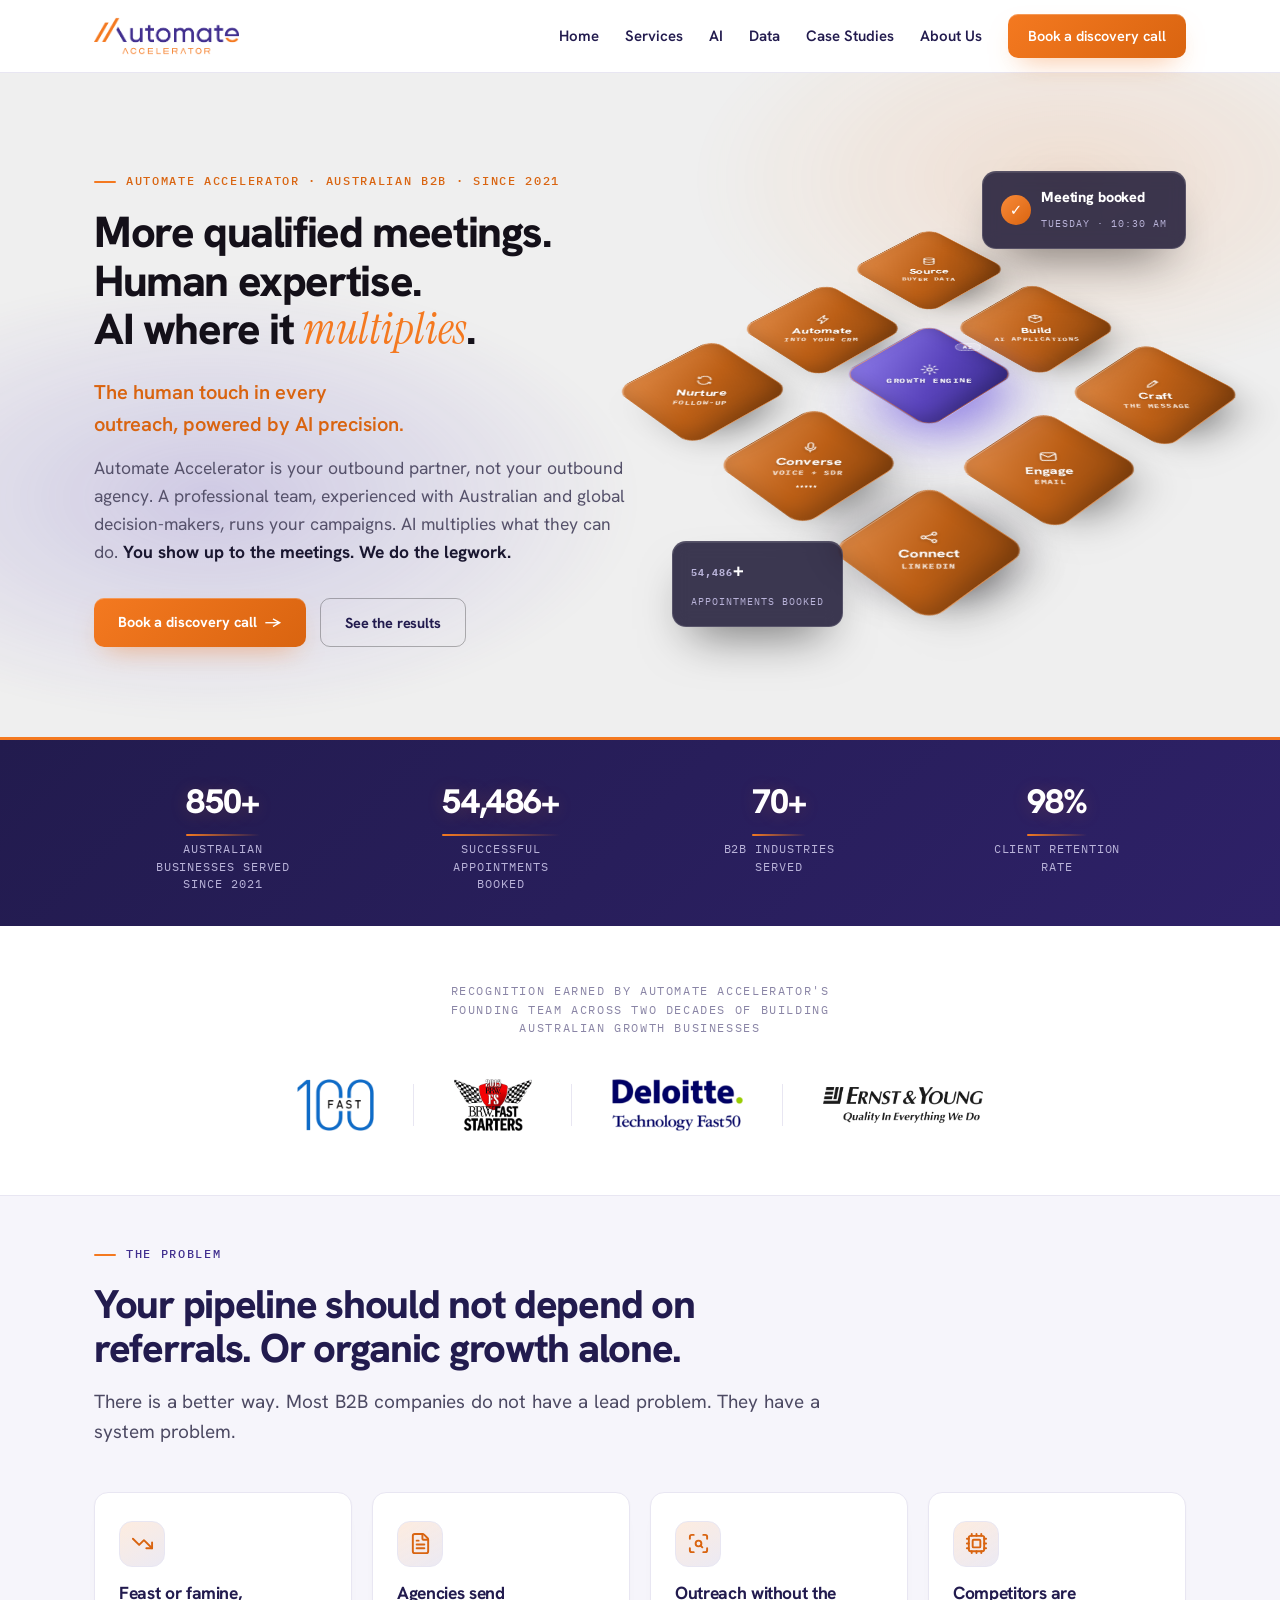
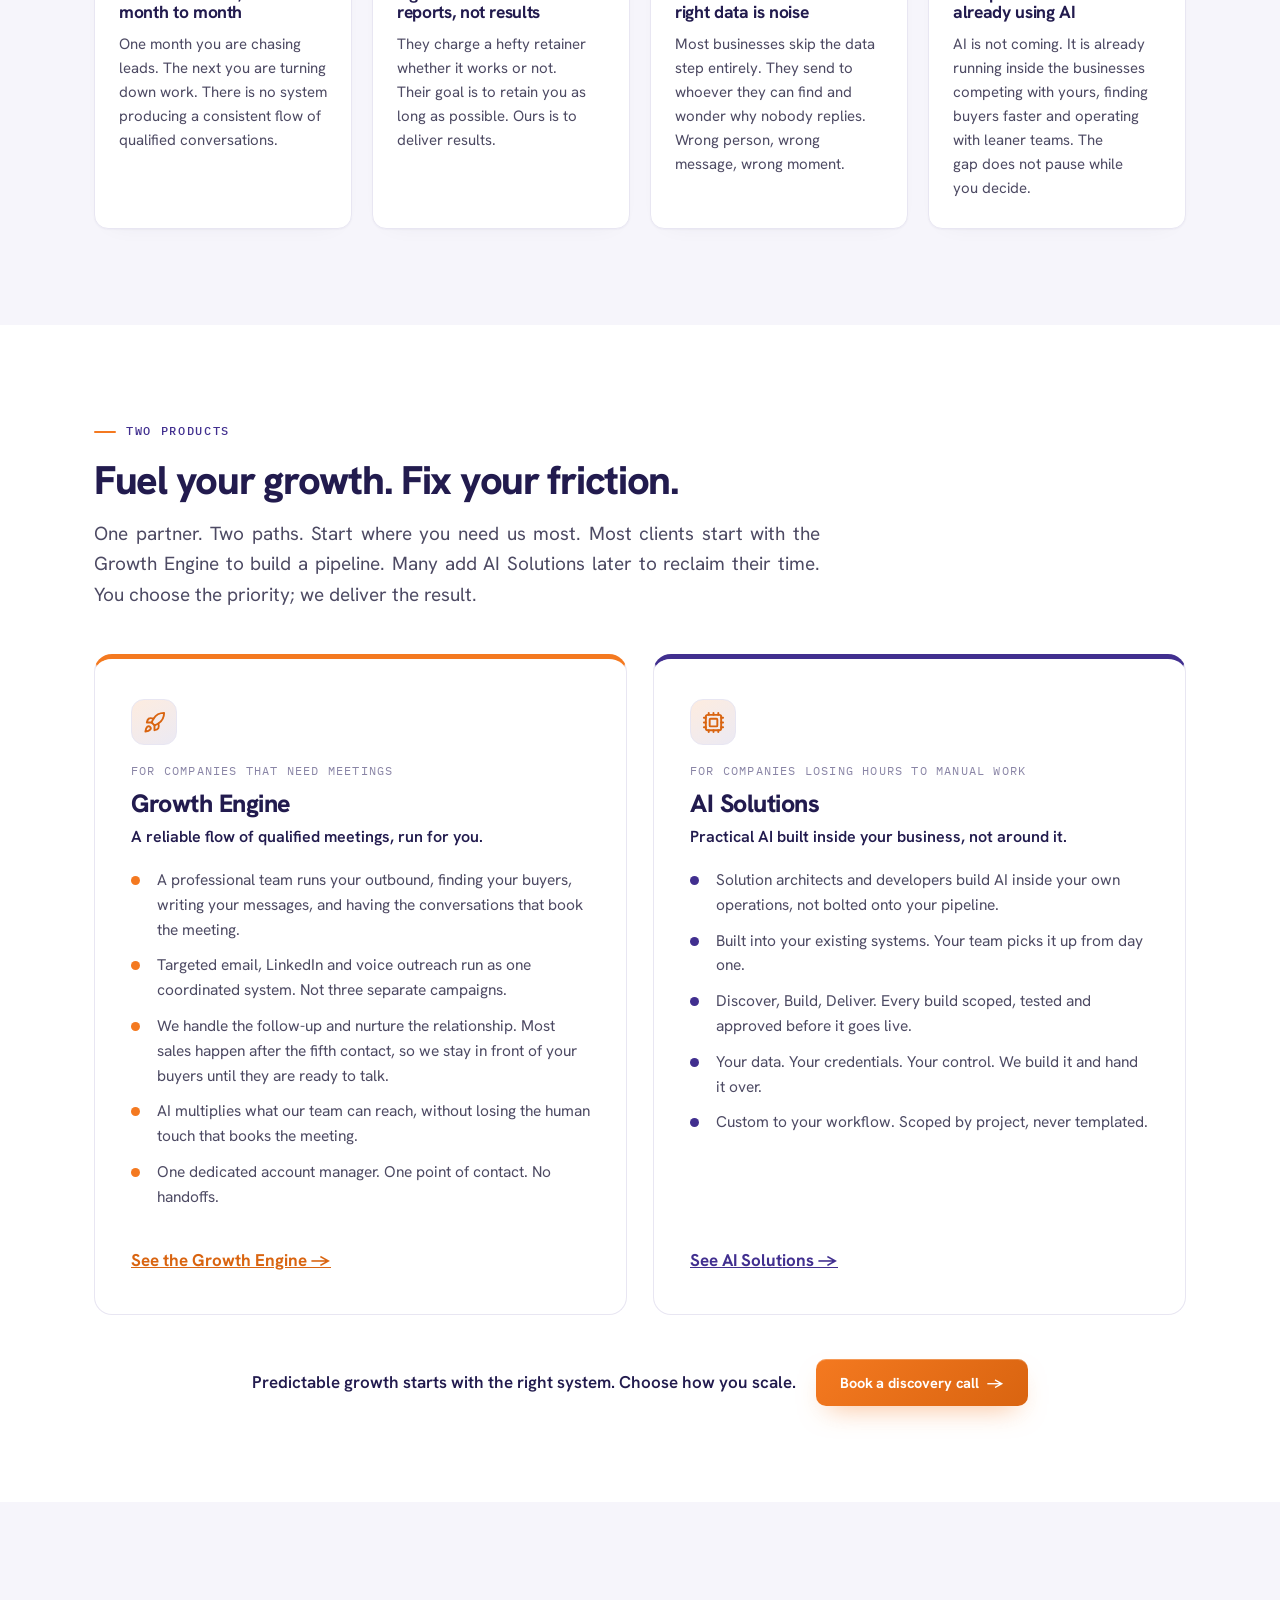
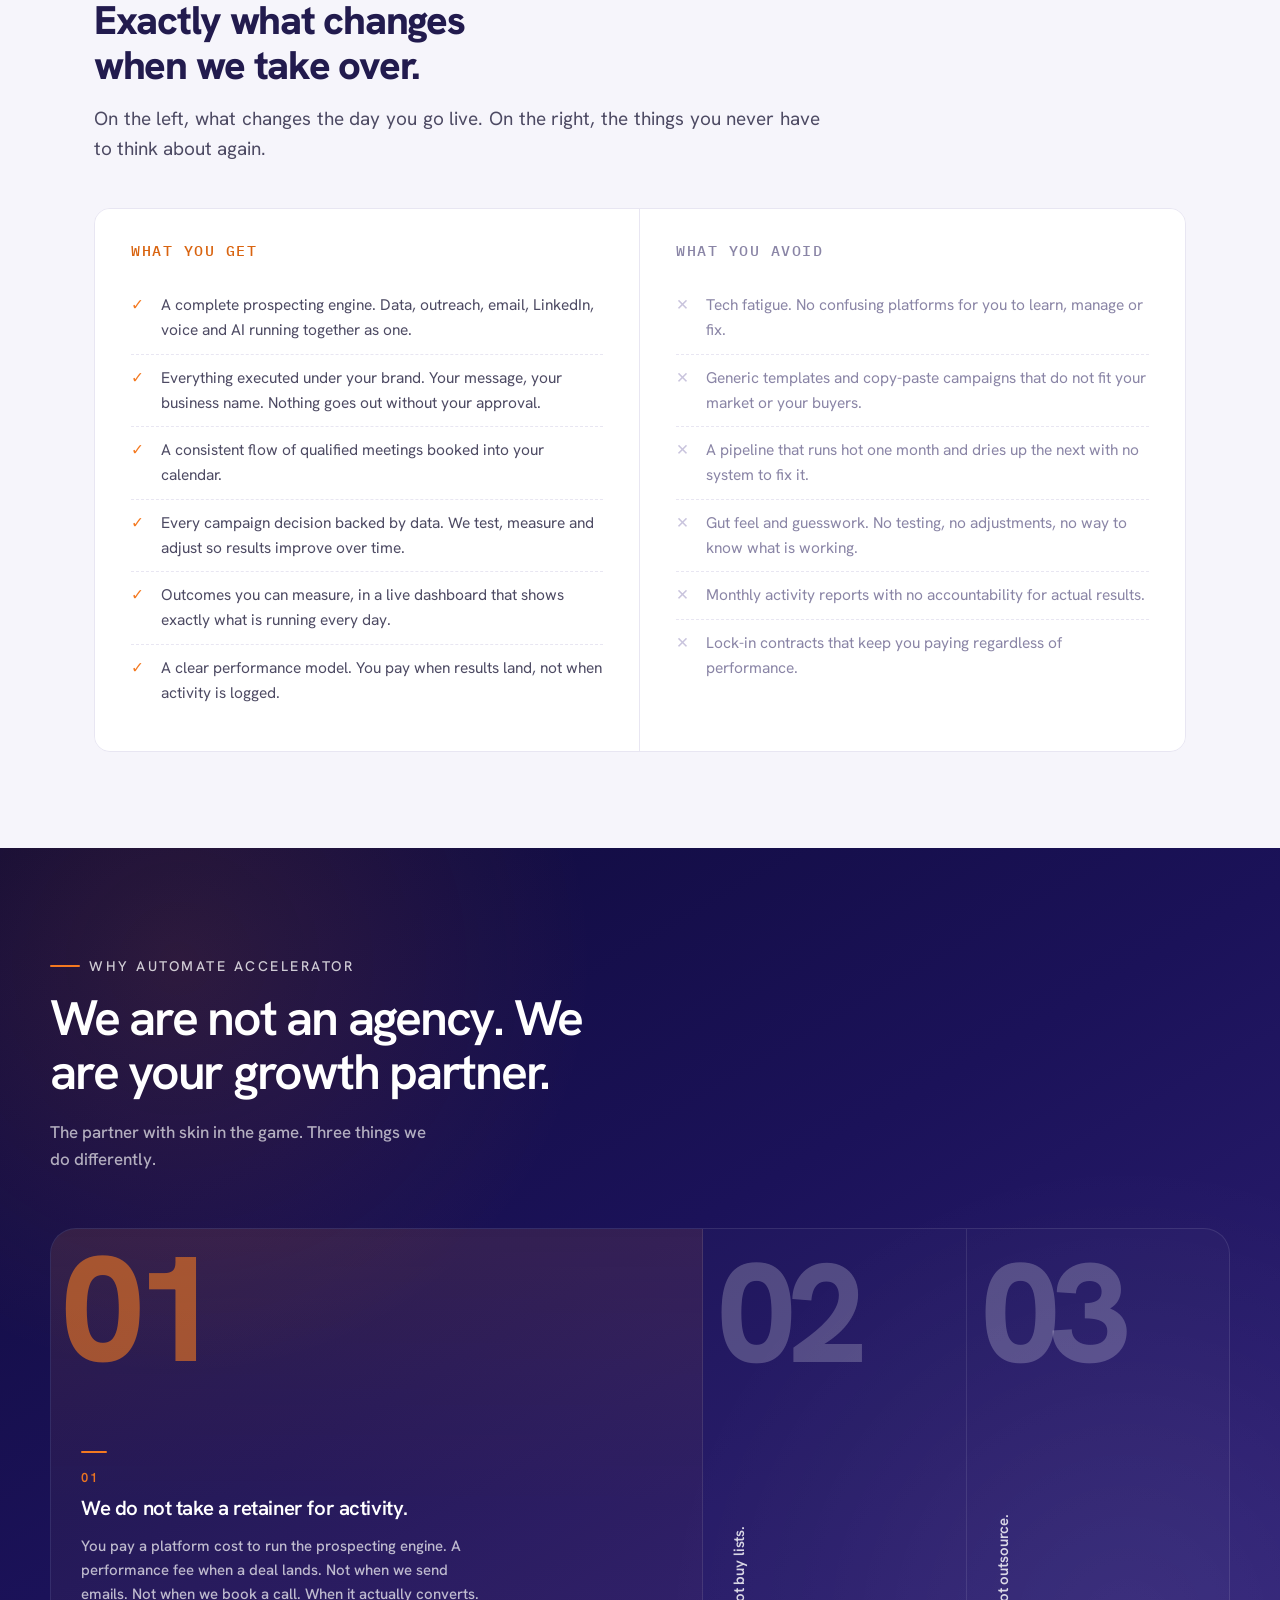
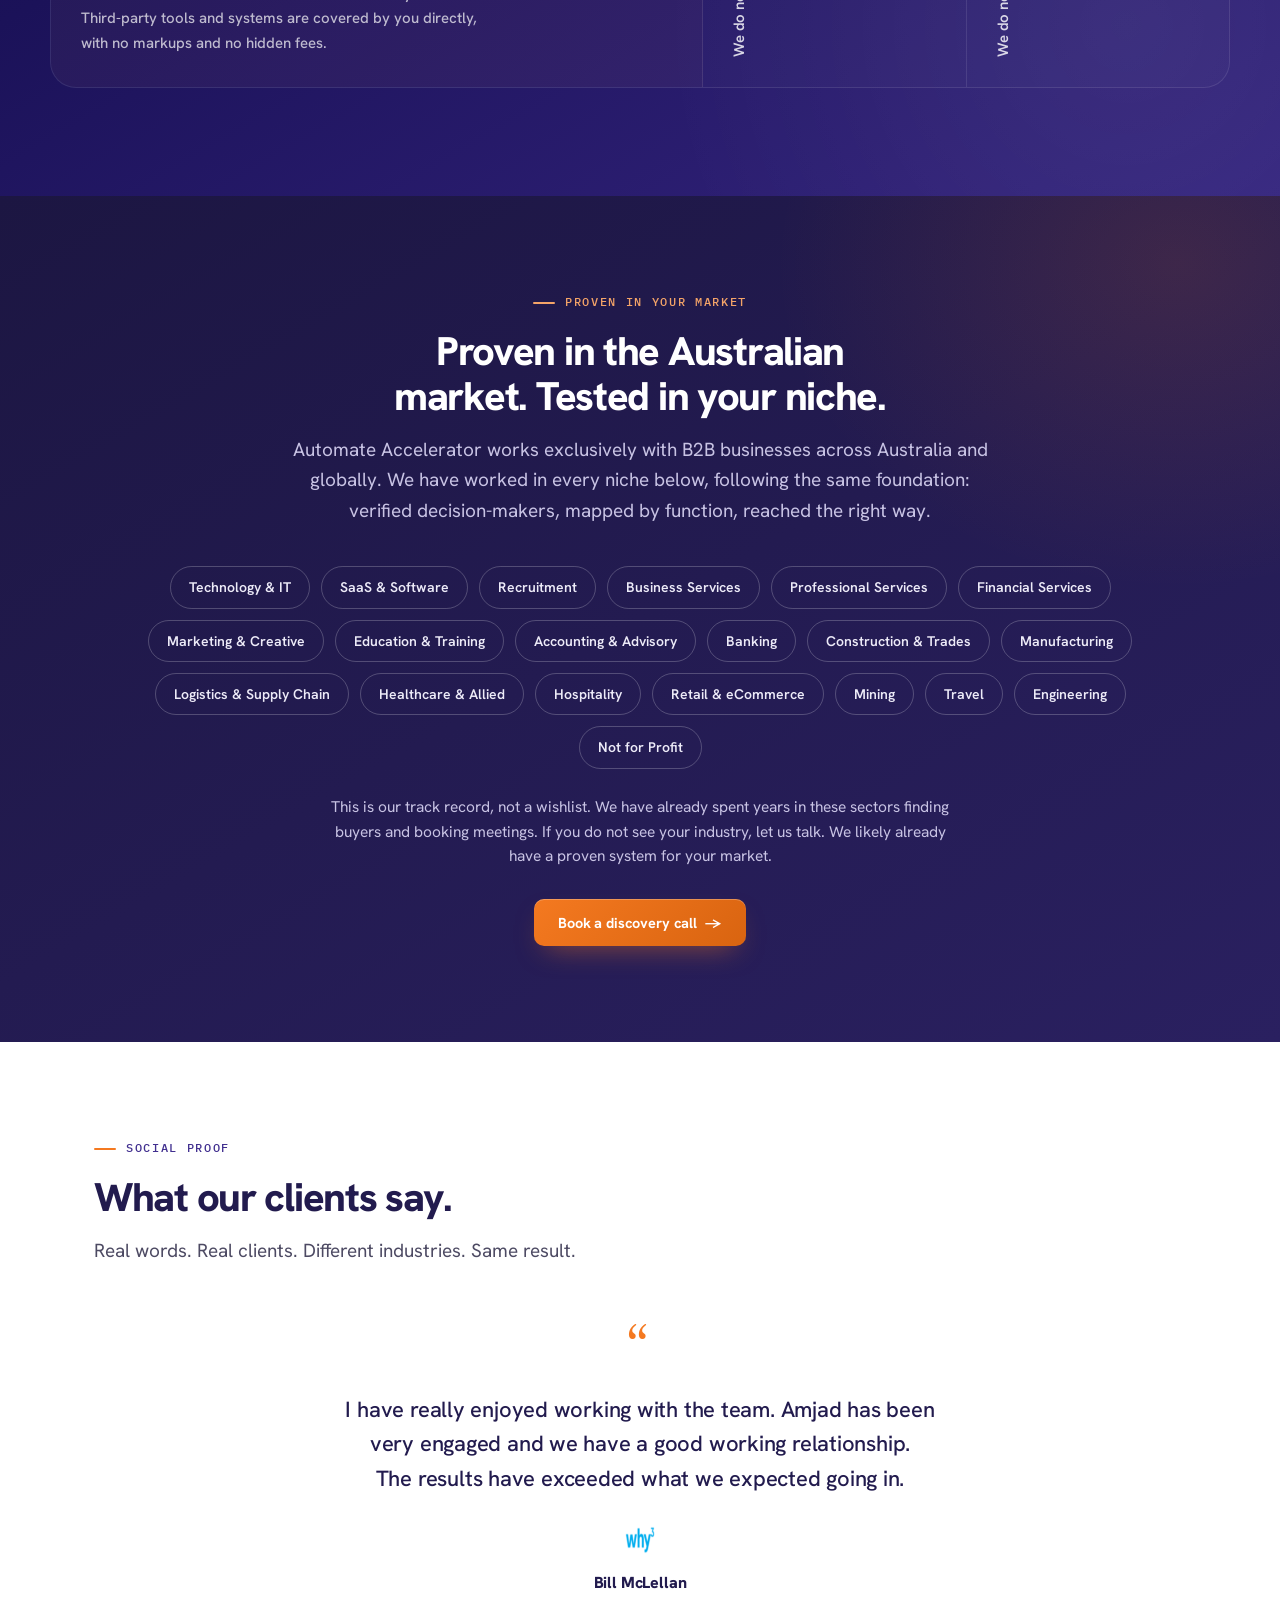
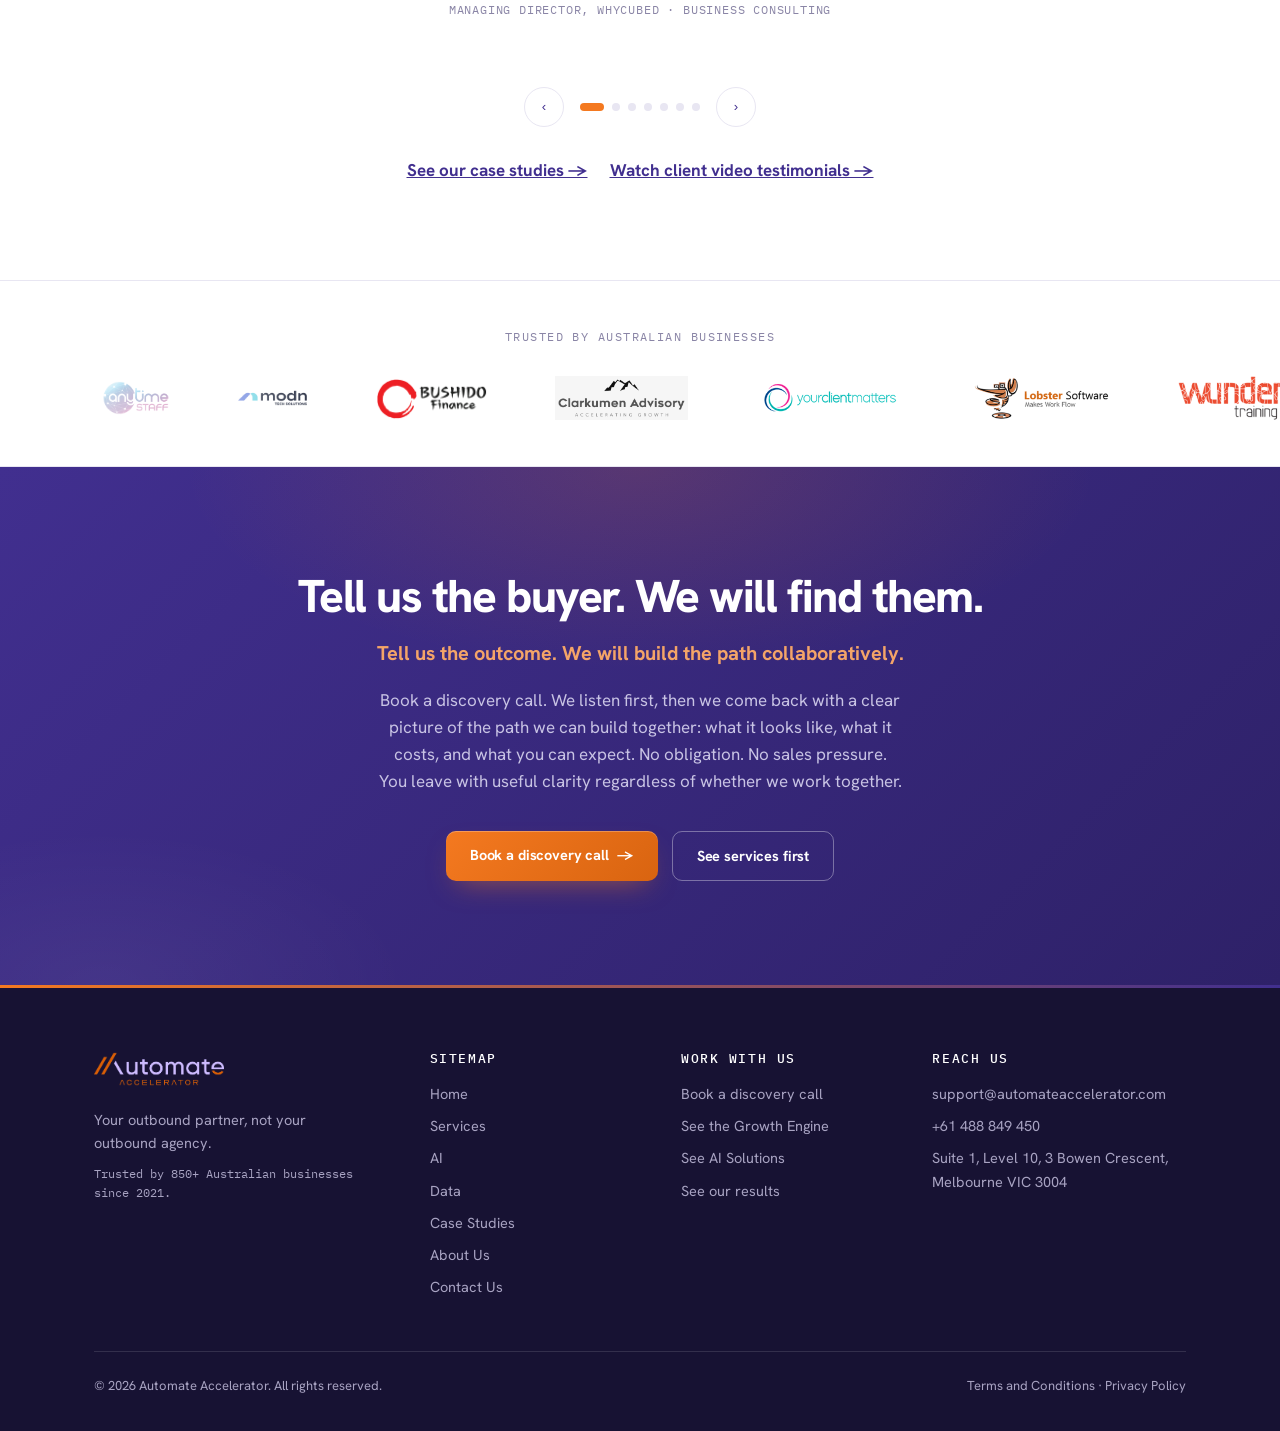
==== commit 7cb93ed8: "Hero: revert to original two-column layout (text left, engine right) on light shader background; dar" ====
--- a/index.html
+++ b/index.html
@@ -63,7 +63,31 @@
         <a class="btn btn-ghost" href="#numbers">See the results</a>
       </div>
     </div>
-    <!-- isometric engine graphic removed — hero is now a centered, shader-only stage -->
+    <div class="iso" aria-hidden="true">
+        <div class="iso-plane">
+          <svg class="eng-links" viewBox="0 0 440 440">
+            <path class="lk" d="M61 61 L220 220"/>
+            <path class="lk" d="M220 61 L220 220"/>
+            <path class="lk" d="M379 61 L220 220"/>
+            <path class="lk" d="M61 220 L220 220"/>
+            <path class="lk" d="M379 220 L220 220"/>
+            <path class="lk" d="M61 379 L220 220"/>
+            <path class="lk" d="M220 379 L220 220"/>
+            <path class="lk" d="M379 379 L220 220"/>
+          </svg>
+          <div class="tile ch" style="--z:24px;--d:0s"><span><svg class="ic" viewBox="0 0 24 24" fill="none" stroke="#fff" stroke-width="1.7" stroke-linecap="round" stroke-linejoin="round"><path d="M20 11a8 8 0 0 0-14-4.6M4 5v3h3"/><path d="M4 13a8 8 0 0 0 14 4.6M20 19v-3h-3"/></svg><b>Nurture</b><em>Follow-up</em></span></div>
+          <div class="tile ch" style="--z:20px;--d:.5s"><span><svg class="ic" viewBox="0 0 24 24" fill="none" stroke="#fff" stroke-width="1.7" stroke-linecap="round" stroke-linejoin="round"><path d="M13 2 4 14h6l-1 8 9-12h-6l1-8z"/></svg><b>Automate</b><em>Into your CRM</em></span></div>
+          <div class="tile ch" style="--z:22px;--d:1s"><span><svg class="ic" viewBox="0 0 24 24" fill="none" stroke="#fff" stroke-width="1.7" stroke-linecap="round" stroke-linejoin="round"><ellipse cx="12" cy="6" rx="7" ry="2.6"/><path d="M5 6v6c0 1.4 3.1 2.6 7 2.6s7-1.2 7-2.6V6"/><path d="M5 12v6c0 1.4 3.1 2.6 7 2.6s7-1.2 7-2.6v-6"/></svg><b>Source</b><em>Buyer Data</em></span></div>
+          <div class="tile ch" style="--z:23px;--d:1.5s"><span><svg class="ic" viewBox="0 0 24 24" fill="none" stroke="#fff" stroke-width="1.7" stroke-linecap="round" stroke-linejoin="round"><rect x="9" y="3" width="6" height="11" rx="3"/><path d="M6 11a6 6 0 0 0 12 0"/><path d="M12 17v3"/></svg><b>Converse</b><em>Voice + SDR</em><b class="wave"><i></i><i></i><i></i><i></i><i></i></b></span></div>
+          <div class="tile core"><span><em class="ai">AI</em><svg class="ic" viewBox="0 0 24 24" fill="none" stroke="#fff" stroke-width="1.7" stroke-linecap="round" stroke-linejoin="round"><circle cx="12" cy="12" r="3.2"/><path d="M12 2v3M12 19v3M2 12h3M19 12h3M4.9 4.9 7 7M17 17l2.1 2.1M19.1 4.9 17 7M7 17l-2.1 2.1"/></svg><b>Growth Engine</b></span></div>
+          <div class="tile ch" style="--z:21px;--d:2s"><span><svg class="ic" viewBox="0 0 24 24" fill="none" stroke="#fff" stroke-width="1.7" stroke-linecap="round" stroke-linejoin="round"><path d="M12 2 20 6.5v9L12 20 4 15.5v-9L12 2z"/><path d="M12 2v9M12 11l8-4.5M12 11 4 6.5"/></svg><b>Build</b><em>AI Applications</em></span></div>
+          <div class="tile ch" style="--z:19px;--d:2.5s"><span><svg class="ic" viewBox="0 0 24 24" fill="none" stroke="#fff" stroke-width="1.7" stroke-linecap="round" stroke-linejoin="round"><circle cx="6" cy="12" r="2.4"/><circle cx="18" cy="6" r="2.4"/><circle cx="18" cy="18" r="2.4"/><path d="M8.1 10.9 15.9 7.1M8.1 13.1l7.8 3.8"/></svg><b>Connect</b><em>LinkedIn</em></span></div>
+          <div class="tile ch" style="--z:18px;--d:3s"><span><svg class="ic" viewBox="0 0 24 24" fill="none" stroke="#fff" stroke-width="1.7" stroke-linecap="round" stroke-linejoin="round"><rect x="3" y="5" width="18" height="14" rx="2.5"/><path d="M4 7.5l8 5.5 8-5.5"/></svg><b>Engage</b><em>Email</em></span></div>
+          <div class="tile ch" style="--z:20px;--d:3.5s"><span><svg class="ic" viewBox="0 0 24 24" fill="none" stroke="#fff" stroke-width="1.7" stroke-linecap="round" stroke-linejoin="round"><path d="M4 20l1.2-4.2L15 6l3 3-9.8 9.8z"/><path d="M13.5 7.5l3 3"/></svg><b>Craft</b><em>The Message</em></span></div>
+        </div>
+        <div class="hud hud-count"><b><span id="engCount" data-count="54486">0</span>+</b><span>appointments booked</span></div>
+      <div class="hud hud-meet" id="engMeet"><div class="tick">✓</div><div><b>Meeting booked</b><span>Tuesday · 10:30 am</span></div></div>
+    </div>
   </div>
 </section>
 
@@ -329,6 +353,41 @@
   </div>
 </footer>
 
+<script>
+/* Engine activity: channels pulse data along their connectors into the core;
+   every few cycles the core lights and the Meeting-booked chip re-glows.
+   All classes/styles pre-exist in styles.css; reduced-motion stands down. */
+(function(){
+  if(window.matchMedia('(prefers-reduced-motion: reduce)').matches) return;
+  var links = document.querySelectorAll('.eng-links .lk');
+  var tiles = document.querySelectorAll('.iso-plane .tile.ch');
+  var core  = document.querySelector('.iso-plane .tile.core');
+  var meet  = document.getElementById('engMeet');
+  if(!links.length || tiles.length !== links.length) return;
+  var order = [2, 7, 4, 1, 6, 0, 3, 5], step = 0;
+  function pulse(){
+    var i = order[step % order.length]; step++;
+    links[i].classList.add('flow');
+    tiles[i].classList.add('act');
+    setTimeout(function(){ links[i].classList.remove('flow'); }, 900);
+    setTimeout(function(){ tiles[i].classList.remove('act'); }, 1000);
+    if(core && step % 4 === 0){
+      setTimeout(function(){
+        core.classList.add('act');
+        setTimeout(function(){ core.classList.remove('act'); }, 1200);
+      }, 450);
+    }
+  }
+  setInterval(pulse, 1700);
+  setTimeout(pulse, 800);
+  if(meet){
+    setInterval(function(){
+      meet.classList.add('rebook');
+      setTimeout(function(){ meet.classList.remove('rebook'); }, 900);
+    }, 8300);
+  }
+})();
+</script>
 <!-- Hero animated shader background (Swirl · ChromaFlow · FlutedGlass · FilmGrain) -->
 <script type="module">
   const mount = document.getElementById('heroShader');
@@ -348,54 +407,40 @@
           h(S.FilmGrain,   { strength: 0.05 })
         )
       );
-      // Fade the shader in once it has painted, so it doesn't pop over the base.
       setTimeout(() => mount.classList.add('is-ready'), 140);
       startAutoFlow();
     }).catch(err => console.error('[hero-shader] failed to load:', err));
   }
 
-  // ChromaFlow's orange is driven by the shader engine's global pointer, which it
-  // updates from `mousemove` on window — but only while a press is held on the
-  // canvas. So we (1) hold a synthetic press on the canvas to arm it, then
-  // (2) feed a slow, smooth drifting `mousemove` so the flow keeps moving with no
-  // real cursor. When the visitor actually moves the mouse, that takes over.
+  // ChromaFlow follows the pointer; we synthesize a slow drifting pointer so the
+  // orange flow keeps moving with no cursor (arm a held press, then feed mousemove).
   function startAutoFlow() {
-    const mount = document.getElementById('heroShader');
-    if (!mount) return;
-    const mouseOpts = (x, y) => ({ clientX: x, clientY: y, bubbles: true, cancelable: true, view: window, button: 0 });
+    const m = document.getElementById('heroShader');
+    if (!m) return;
+    const opts = (x, y) => ({ clientX: x, clientY: y, bubbles: true, cancelable: true, view: window, button: 0 });
     let lastX = 0, lastY = 0, lastReal = -1e9, dispatching = false;
-
-    // Hold a synthetic press on the canvas so the engine tracks pointer motion.
     function arm() {
-      const c = mount.querySelector('canvas');
-      if (!c) return;
+      const c = m.querySelector('canvas'); if (!c) return;
       const r = c.getBoundingClientRect();
       if (!lastX) { lastX = r.left + r.width / 2; lastY = r.top + r.height / 2; }
-      c.dispatchEvent(new MouseEvent('mousedown', mouseOpts(lastX, lastY)));
+      c.dispatchEvent(new MouseEvent('mousedown', opts(lastX, lastY)));
     }
     arm();
-    // A real click fires mouseup and releases the gate — re-arm shortly after.
     window.addEventListener('mouseup', () => setTimeout(arm, 40), { passive: true });
-    setInterval(arm, 2500); // safety re-arm
-
-    // Real moves update lastReal (ignore our own synthetic dispatches).
+    setInterval(arm, 2500);
     window.addEventListener('mousemove', (e) => { if (!dispatching) lastReal = e.timeStamp; }, { passive: true });
-
     function frame(now) {
-      // Auto-drive only when the real cursor has been idle for a moment.
       if (now - lastReal > 1500) {
-        const c = mount.querySelector('canvas');
+        const c = m.querySelector('canvas');
         if (c) {
           const r = c.getBoundingClientRect();
           const t = now / 1000;
           const cx = r.left + r.width / 2, cy = r.top + r.height / 2;
           const ax = r.width * 0.34, ay = r.height * 0.34;
-          // Two detuned sines per axis = an organic, non-repeating drift with
-          // enough velocity for the flow to keep bleeding orange.
           lastX = cx + ax * (Math.sin(t * 0.72) * 0.8 + Math.sin(t * 1.7) * 0.2);
           lastY = cy + ay * (Math.sin(t * 0.54 + 1.3) * 0.8 + Math.cos(t * 1.4) * 0.2);
           dispatching = true;
-          window.dispatchEvent(new MouseEvent('mousemove', mouseOpts(lastX, lastY)));
+          window.dispatchEvent(new MouseEvent('mousemove', opts(lastX, lastY)));
           dispatching = false;
         }
       }
--- a/styles.css
+++ b/styles.css
@@ -446,51 +446,30 @@
 }
 
 /* ===== Home hero v3: dark stage + animated isometric engine ===== */
-/* Axion hero (exact spec): light gray base with the animated shader overlay on top. */
-.home-hero{background:#EFEFEF;padding:0;position:relative;overflow:hidden;min-height:100vh;display:flex;flex-direction:column;justify-content:center;align-items:center;text-align:center}
-.home-hero::before{content:"";position:absolute;inset:0;z-index:2;pointer-events:none;
-  background:radial-gradient(rgba(255,255,255,.05) 1px, transparent 1.4px);background-size:30px 30px;
-  -webkit-mask-image:linear-gradient(180deg,#000,rgba(0,0,0,.4));mask-image:linear-gradient(180deg,#000,rgba(0,0,0,.4))}
-.home-hero .wrap{position:relative;z-index:3;width:100%}
-/* Animated shader background (mounted by the module script in index.html).
-   Fades in over the light #EFEFEF base; dark hero text sits on top (no scrim). */
+.home-hero{background:#EFEFEF;padding:96px 0 88px;position:relative;overflow:hidden}
+/* Animated shader background (light Axion look), mounted by the module script in index.html. */
 .home-hero .hero-shader{position:absolute;inset:0;z-index:0;pointer-events:none;opacity:0;transition:opacity 1.4s ease}
 .home-hero .hero-shader.is-ready{opacity:1}
 .home-hero .hero-shader canvas{position:absolute;inset:0;display:block;width:100%!important;height:100%!important}
-/* No scrim in the Axion look — dark text sits directly on the light shader. */
-.home-hero::after{content:none}
-.home-hero .hero-grid{display:flex;flex-direction:column;align-items:center;text-align:center;gap:0}
-.home-hero .hero-grid > div{width:100%;max-width:960px;margin:0 auto;-webkit-font-smoothing:antialiased;-moz-osx-font-smoothing:grayscale;text-rendering:optimizeLegibility}
-/* Reference-style eyebrow: plain small coral label, no dash, centered. */
-.home-hero .eyebrow{color:#E8704E;margin-bottom:26px;text-align:center;letter-spacing:.22em;font-size:11.5px}
-.home-hero .eyebrow::before{display:none}
-@media (max-width:600px){.home-hero .eyebrow{letter-spacing:.05em;font-size:9.5px}}
-/* Hero text stays selectable/copyable. The synthetic pointer drive uses untrusted
-   events, which don't trigger native text selection, so there's no highlight-block issue. */
-.home-hero{-webkit-user-select:text;user-select:text}
-/* Heading: clean, tight, bold, centered (Fractal-style). */
-.home-hero h1{color:#111018;font-weight:700;font-size:clamp(31px,4.4vw,54px);line-height:1.16;letter-spacing:-.032em;text-wrap:balance}
+.home-hero .wrap{position:relative;z-index:2}
+.home-hero .hero-grid{display:grid;grid-template-columns:1.02fr .98fr;gap:44px;align-items:center}
+.home-hero .eyebrow{color:#D96410}
+.home-hero .eyebrow::before{background:var(--orange)}
+.home-hero h1{color:#141019;font-size:clamp(33px,3.4vw,47px)}
 .home-hero h1 .hl{display:block}
-/* Heading line sizes: first two lines large, third line smaller. */
-.home-hero h1 .hl:nth-child(1){font-size:1em}
-.home-hero h1 .hl:nth-child(2){font-size:1em;margin-top:.04em}
-.home-hero h1 .hl:nth-child(3){font-size:.64em;margin-top:.12em}
-/* Accent word matches the heading font (bold sans), just colored — like the reference. */
-.home-hero h1 .si{font-family:'Hanken Grotesk',system-ui,-apple-system,sans-serif;font-style:normal;font-weight:700;letter-spacing:-.035em;color:#F26522}
-/* Hierarchy: h1 heading (largest) → subheading (medium gray) → paragraph (smaller, lighter). */
-.home-hero .sub{font-size:clamp(18px,2.1vw,23px);font-weight:600;color:#E8704E;margin:20px auto 0;text-wrap:pretty;max-width:40ch;line-height:1.4;letter-spacing:-.005em}
-.home-hero p.lead{font-size:15.5px;line-height:1.6;max-width:none;color:#7c788c;margin:16px auto 0;text-wrap:pretty}
-.home-hero .hero-ctas{margin-top:40px;gap:16px}
-.home-hero .hero-ctas .btn{padding:15px 30px;border-radius:14px;font-size:15px}
+/* one accent moment: the headline stays white, only the serif word is orange */
+.home-hero h1 .si{color:var(--orange)}
+.home-hero .sub{font-size:20px;font-weight:600;color:#D96410;margin:22px 0 14px;text-wrap:balance}
+.home-hero p.lead{font-size:17.5px;max-width:54ch;color:#55516a}
 .home-hero .btn-ghost{background:transparent;color:#221B4E;border-color:rgba(0,0,0,.28)}
 .home-hero .btn-ghost:hover{border-color:rgba(0,0,0,.6)}
-.hh-in{opacity:0;transform:translateY(14px);animation:hhin .5s cubic-bezier(.16,1,.3,1) forwards}
-.hh-in.d1{animation-delay:.04s}.hh-in.d2{animation-delay:.34s}.hh-in.d3{animation-delay:.42s}.hh-in.d4{animation-delay:.5s}
+.hh-in{opacity:0;transform:translateY(18px);animation:hhin .85s cubic-bezier(.22,1,.36,1) forwards}
+.hh-in.d1{animation-delay:.06s}.hh-in.d2{animation-delay:.70s}.hh-in.d3{animation-delay:.82s}.hh-in.d4{animation-delay:.94s}
 @keyframes hhin{to{opacity:1;transform:none}}
 
-/* Word-by-word headline reveal: staggered rise + de-blur, ease-out. */
-.home-hero h1 .w{display:inline-block;opacity:0;filter:blur(5px);transform:translateY(20px);
-  animation:heroWord .62s cubic-bezier(.22,1,.36,1) forwards;animation-delay:calc(var(--wi,0) * .05s + .1s)}
+/* Heading reveals word-by-word with a soft blur (Aceternity-style) */
+.home-hero h1 .w{display:inline-block;opacity:0;filter:blur(4px);transform:translateY(10px);
+  animation:heroWord .45s ease-in-out forwards;animation-delay:calc(var(--wi,0) * .08s + .1s)}
 @keyframes heroWord{to{opacity:1;filter:blur(0);transform:none}}
 
 /* Isometric engine */
@@ -794,8 +773,7 @@
 .ind-grid{justify-content:center}
 .ind-track{margin-left:auto;margin-right:auto}
 /* opt-outs: compositions that are deliberately asymmetric */
-.home-hero .eyebrow{text-align:center}
-.home-hero .hero-ctas{justify-content:center}
+.home-hero .eyebrow{text-align:left}
 .payoff-grid{text-align:left}
 .payoff-grid .eyebrow{text-align:left}
 .payoff-grid h2.sec{text-align:left;margin-left:0}
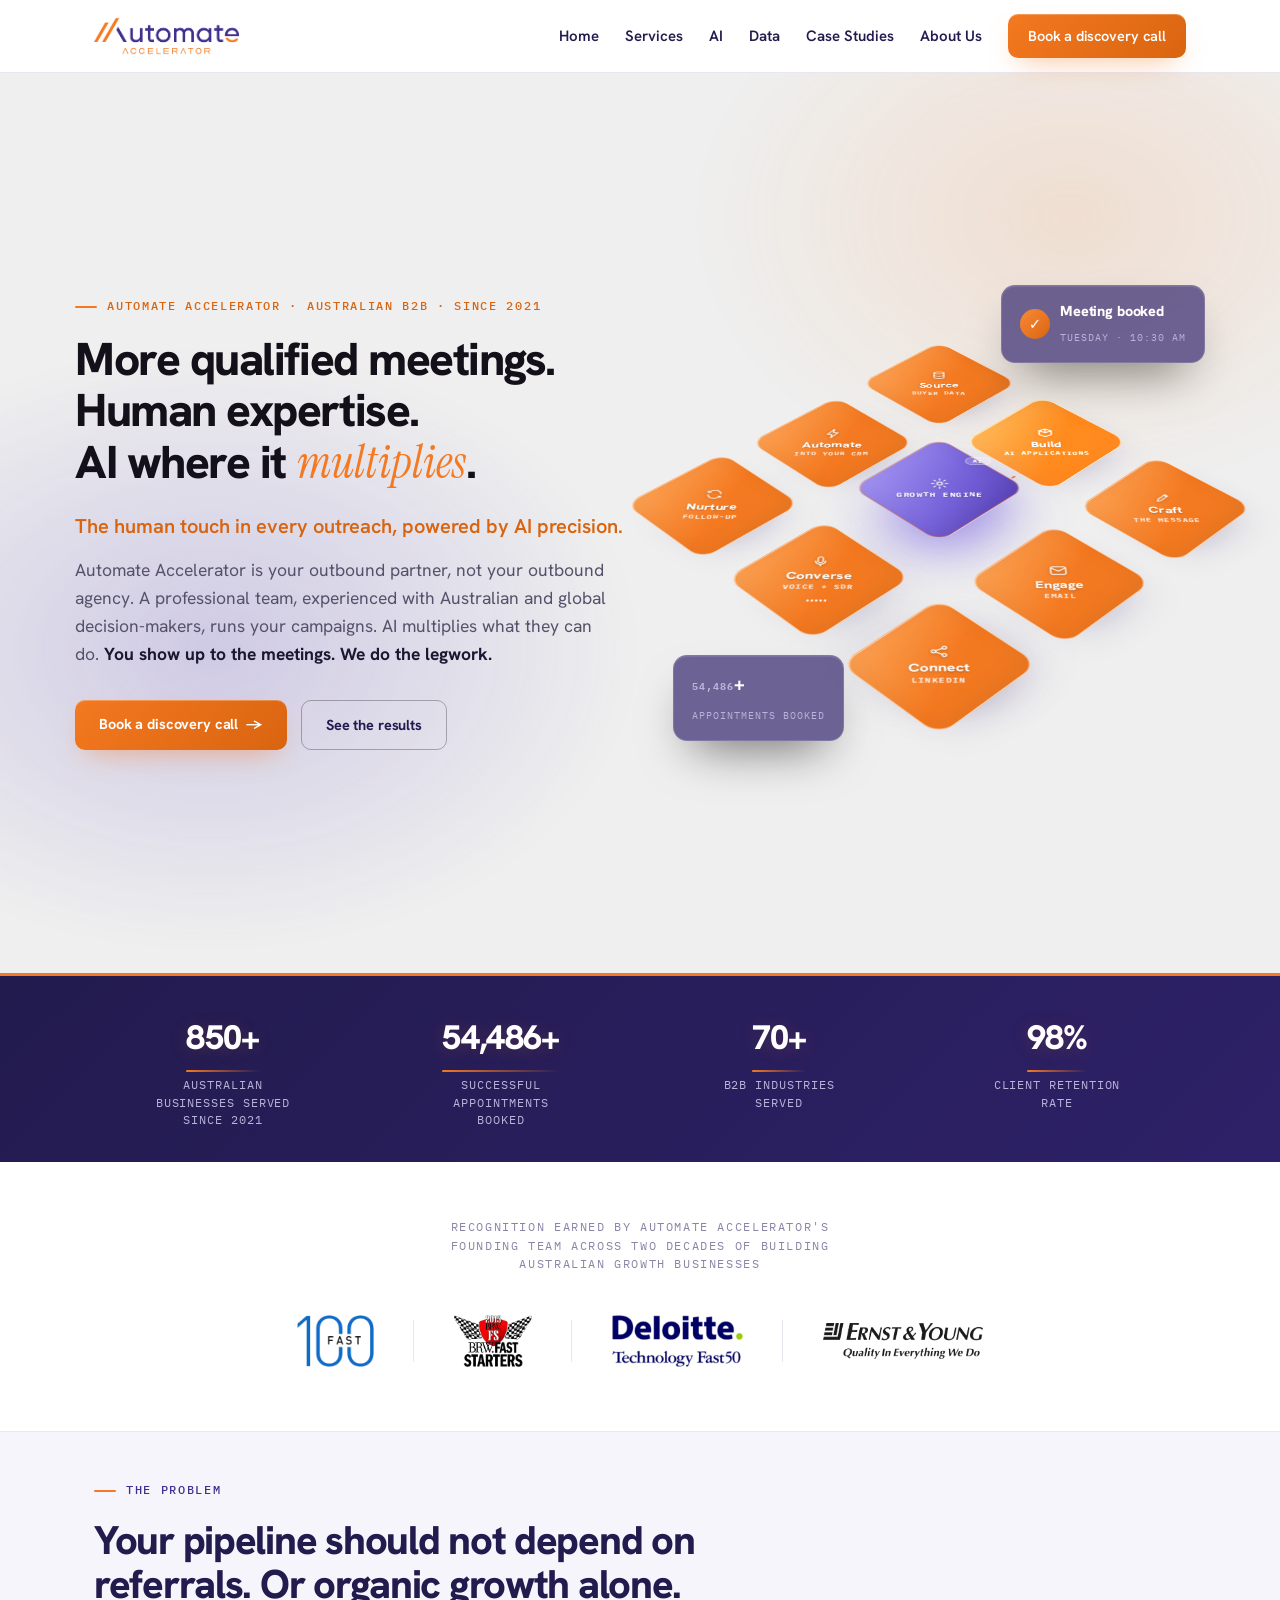
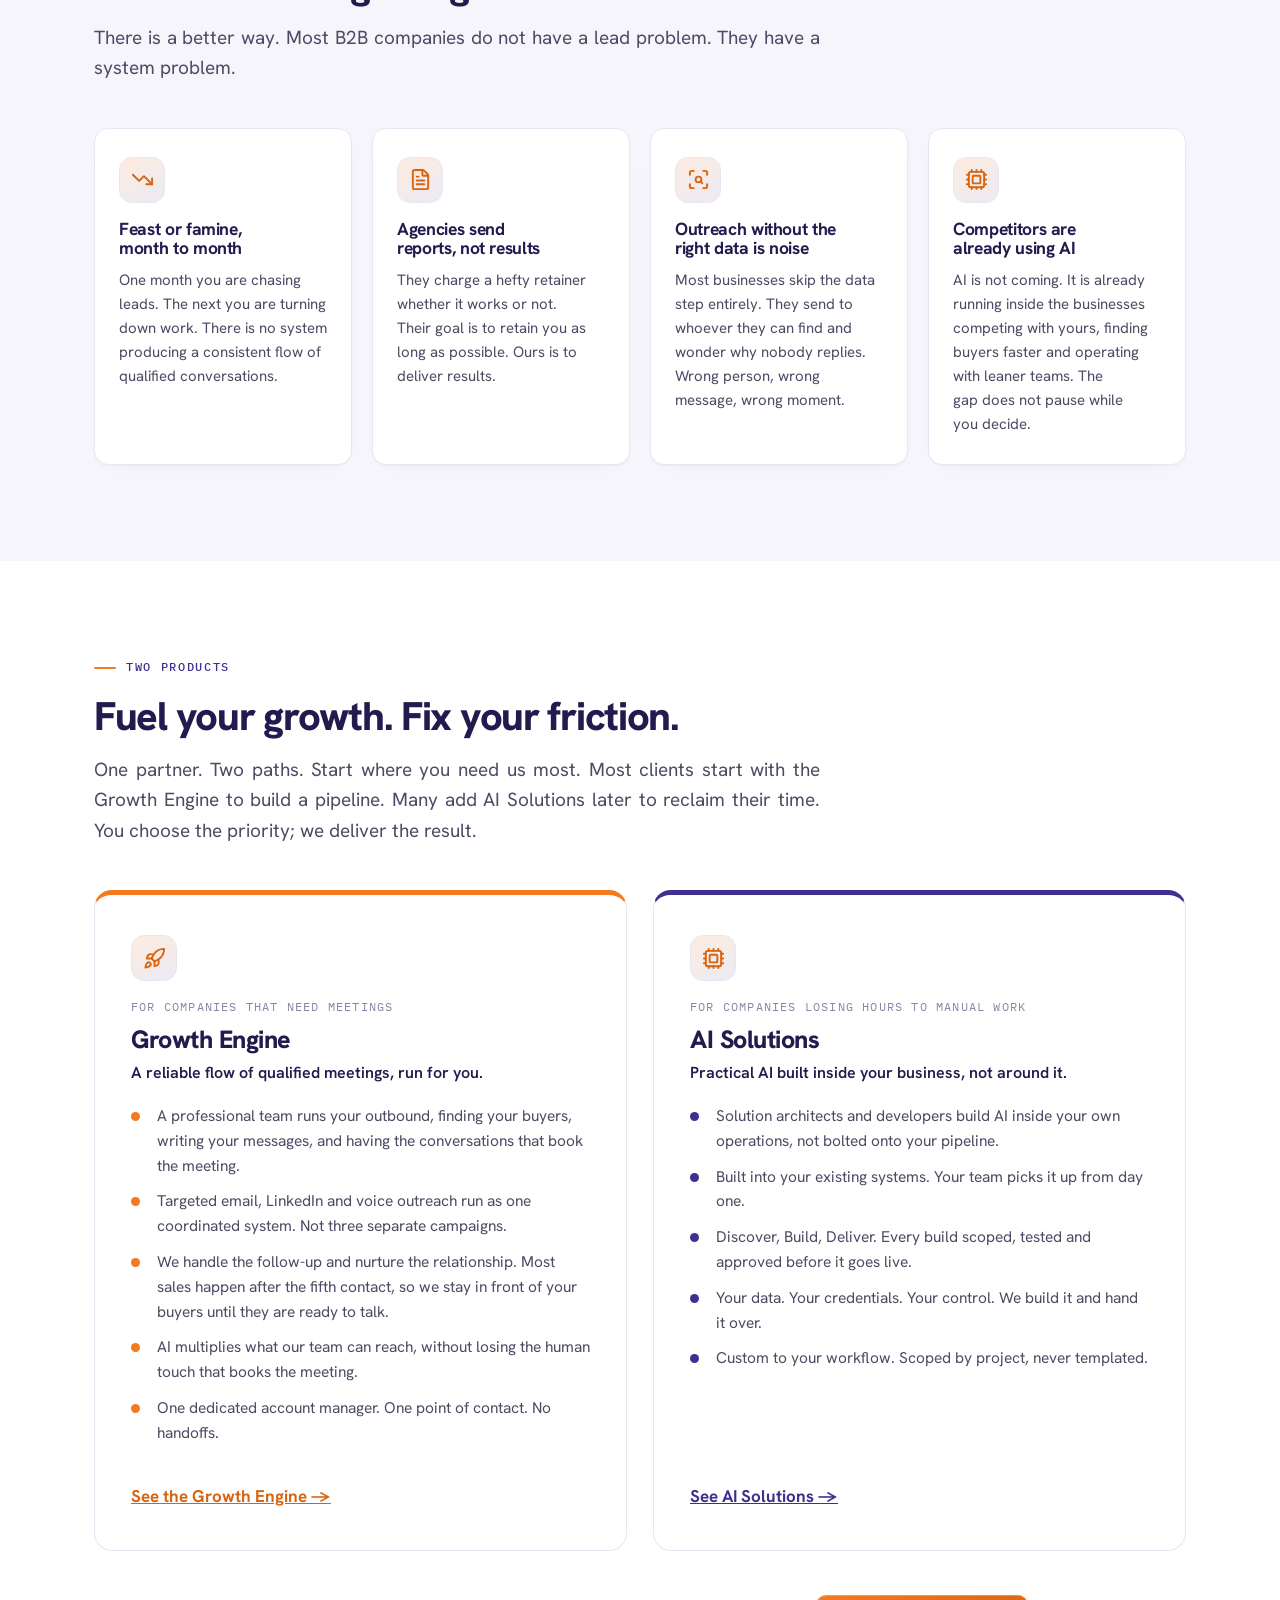
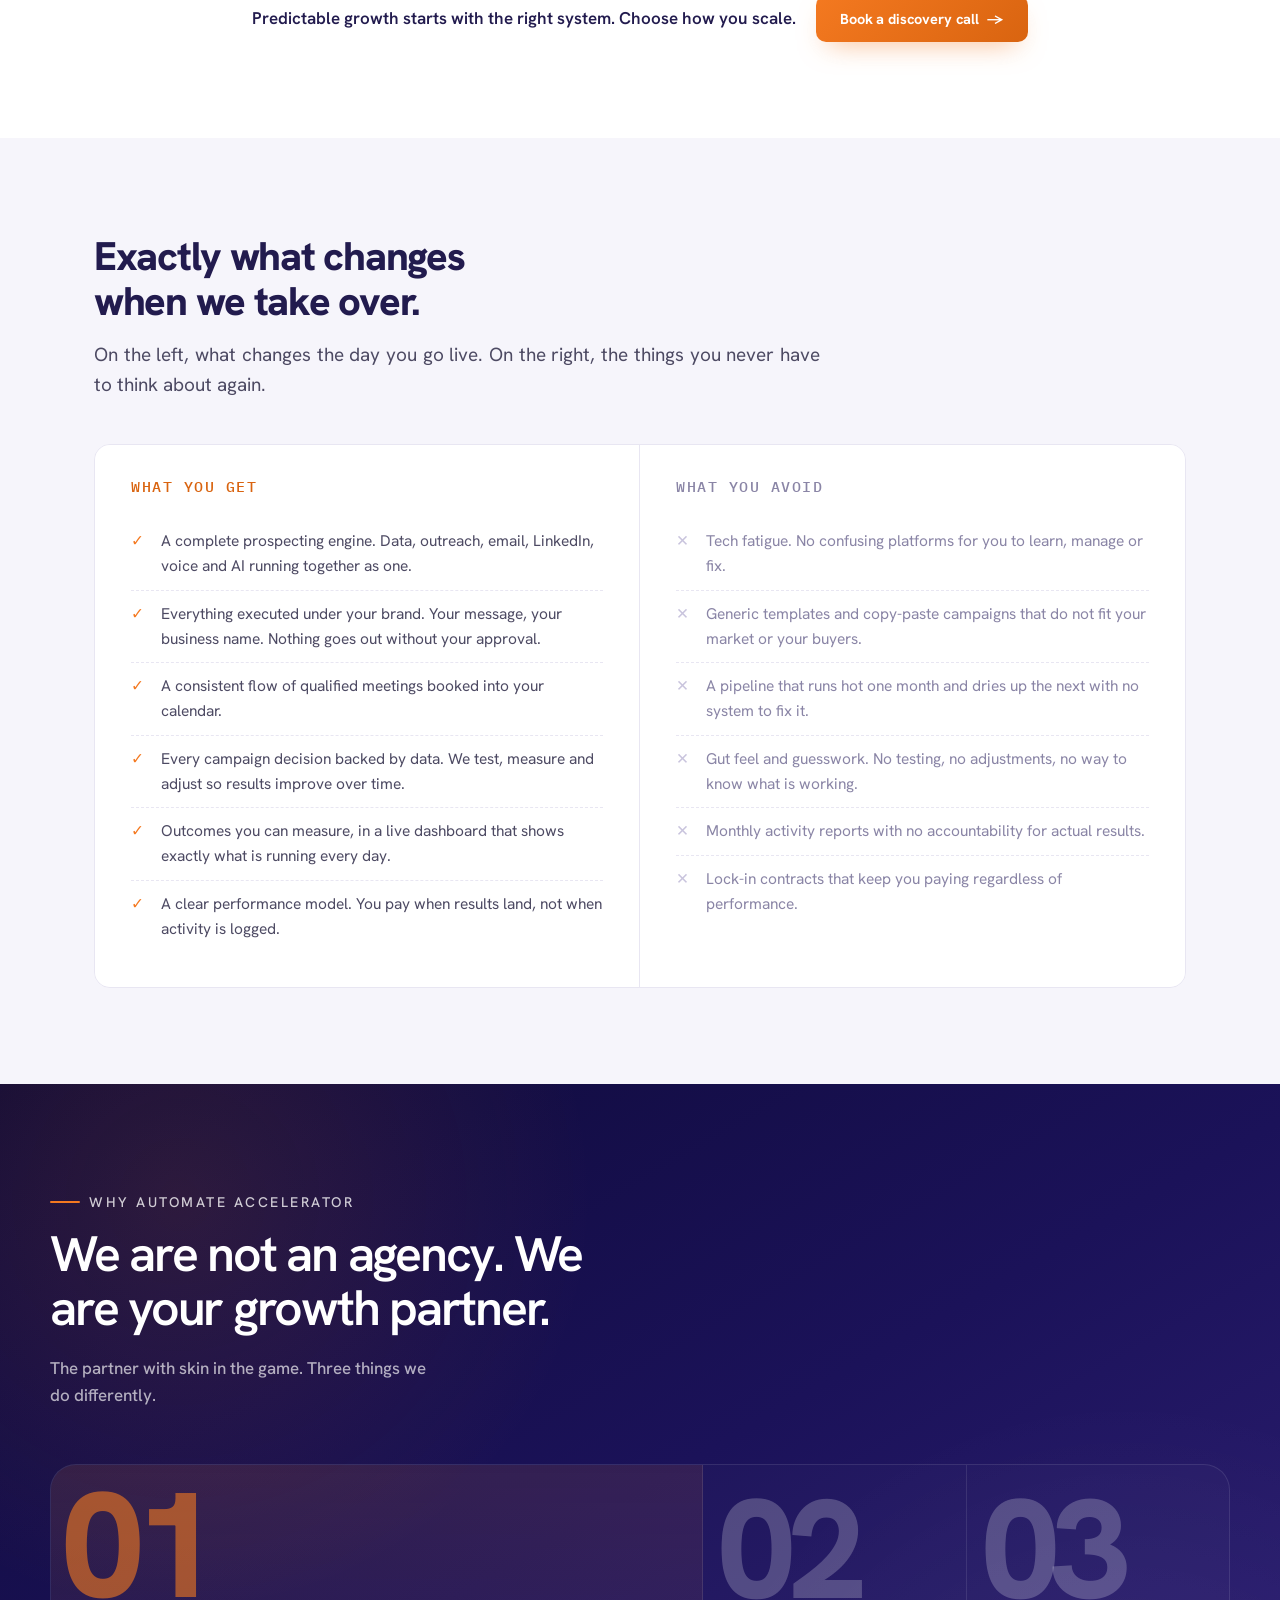
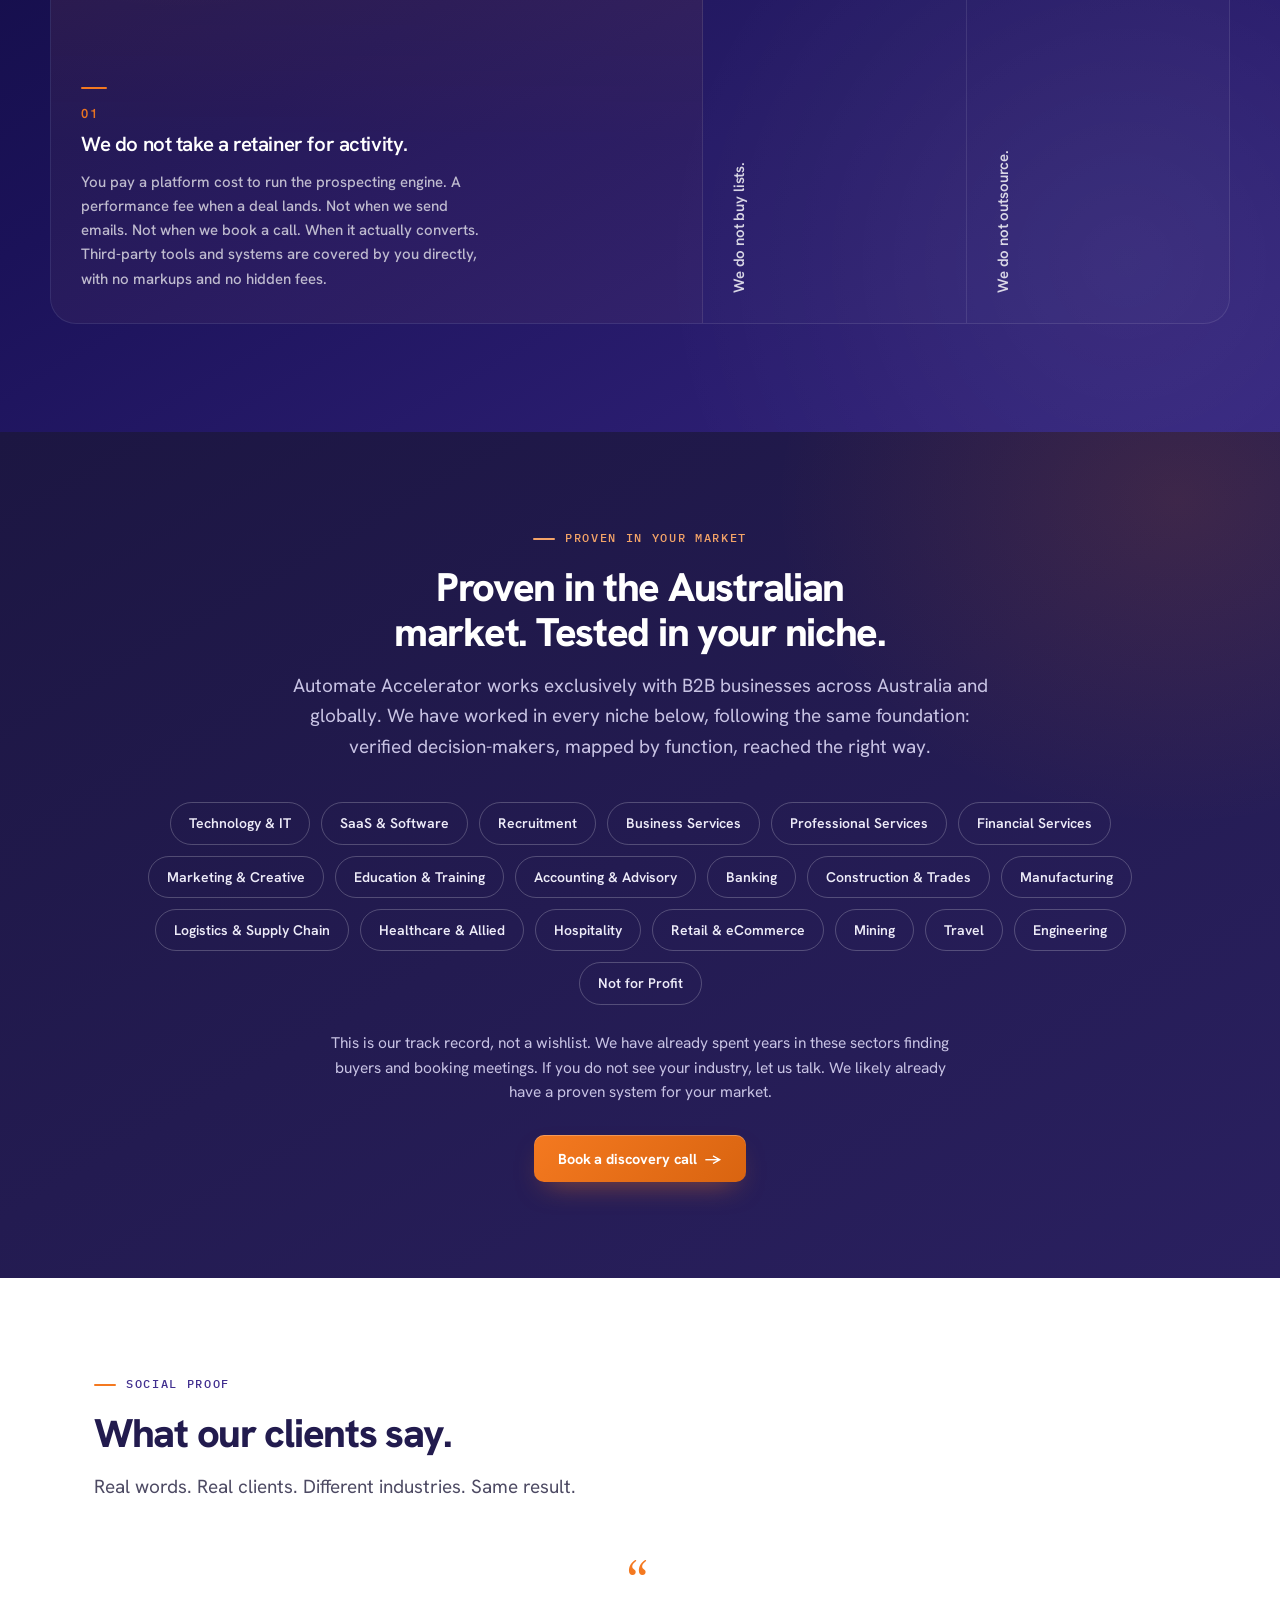
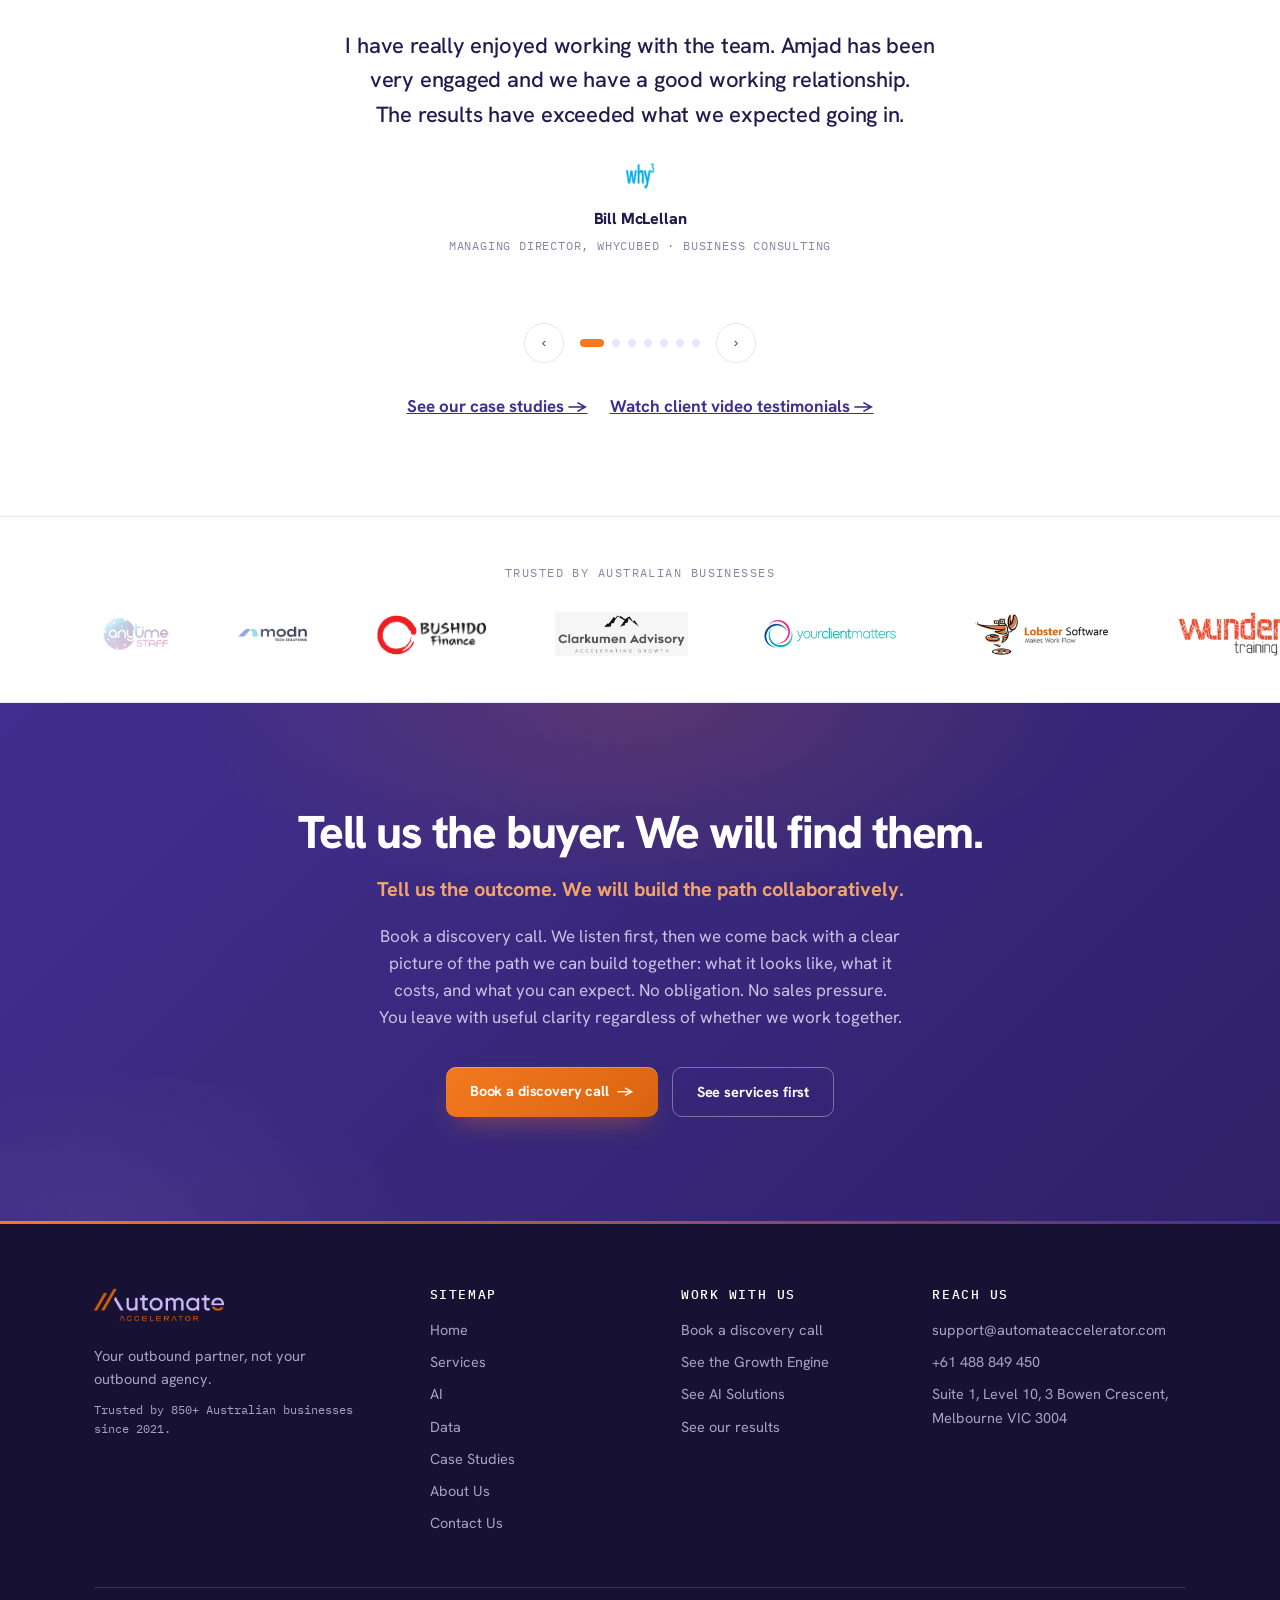
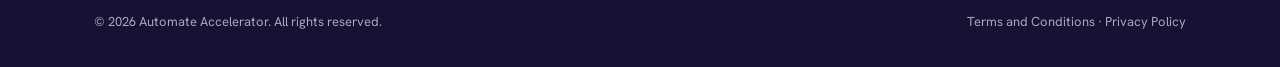
==== commit 94471a43: "Engine tiles use brand orange (matches CTA); soften hero shader (lower opacity, less aberration/refr" ====
--- a/index.html
+++ b/index.html
@@ -403,7 +403,7 @@
         h(S.Shader, { style: { position: 'absolute', inset: 0, width: '100%', height: '100%' } },
           h(S.Swirl,       { colorA: '#ffffff', colorB: '#f0f0f0', detail: 1.7 }),
           h(S.ChromaFlow,  { baseColor: '#ffffff', downColor: '#ff5f03', leftColor: '#ff5f03', rightColor: '#ff5f03', upColor: '#ff5f03', momentum: 13, radius: 3.5 }),
-          h(S.FlutedGlass, { aberration: 0.61, angle: 31, frequency: 8, highlight: 0.12, highlightSoftness: 0, lightAngle: -90, refraction: 4, shape: 'rounded', softness: 1, speed: 0.15 }),
+          h(S.FlutedGlass, { aberration: 0.26, angle: 31, frequency: 8, highlight: 0.08, highlightSoftness: 0.5, lightAngle: -90, refraction: 2.4, shape: 'rounded', softness: 1, speed: 0.15 }),
           h(S.FilmGrain,   { strength: 0.05 })
         )
       );
--- a/styles.css
+++ b/styles.css
@@ -446,16 +446,16 @@
 }
 
 /* ===== Home hero v3: dark stage + animated isometric engine ===== */
-.home-hero{background:#EFEFEF;padding:96px 0 88px;position:relative;overflow:hidden}
+.home-hero{background:#EFEFEF;padding:80px 0;position:relative;overflow:hidden;min-height:100vh;display:flex;align-items:center}
 /* Animated shader background (light Axion look), mounted by the module script in index.html. */
 .home-hero .hero-shader{position:absolute;inset:0;z-index:0;pointer-events:none;opacity:0;transition:opacity 1.4s ease}
-.home-hero .hero-shader.is-ready{opacity:1}
+.home-hero .hero-shader.is-ready{opacity:.55}
 .home-hero .hero-shader canvas{position:absolute;inset:0;display:block;width:100%!important;height:100%!important}
-.home-hero .wrap{position:relative;z-index:2}
+.home-hero .wrap{position:relative;z-index:2;width:100%;max-width:min(92vw,1800px)}
 .home-hero .hero-grid{display:grid;grid-template-columns:1.02fr .98fr;gap:44px;align-items:center}
 .home-hero .eyebrow{color:#D96410}
 .home-hero .eyebrow::before{background:var(--orange)}
-.home-hero h1{color:#141019;font-size:clamp(33px,3.4vw,47px)}
+.home-hero h1{color:#141019;font-size:clamp(33px,3.6vw,68px)}
 .home-hero h1 .hl{display:block}
 /* one accent moment: the headline stays white, only the serif word is orange */
 .home-hero h1 .si{color:var(--orange)}
@@ -474,19 +474,22 @@
 
 /* Isometric engine */
 .iso{position:relative;height:470px;perspective:1400px}
-.iso-plane{position:absolute;left:50%;top:50%;width:410px;height:410px;margin:-205px 0 0 -205px;transform:rotateX(57deg) rotateZ(-45deg);transform-style:preserve-3d;display:grid;grid-template-columns:repeat(3,1fr);grid-template-rows:repeat(3,1fr);gap:16px;padding:18px;border-radius:26px;background:rgba(255,255,255,.04);border:1px solid rgba(255,255,255,.09);box-shadow:0 60px 120px -50px rgba(0,0,0,.6)}
+/* Scale the engine up on large monitors so it doesn't look small. */
+@media (min-width:1600px){.home-hero .iso{transform:scale(1.2);transform-origin:center}}
+@media (min-width:2200px){.home-hero .iso{transform:scale(1.35)}}
+.iso-plane{position:absolute;left:50%;top:50%;width:410px;height:410px;margin:-205px 0 0 -205px;transform:rotateX(57deg) rotateZ(-45deg);transform-style:preserve-3d;display:grid;grid-template-columns:repeat(3,1fr);grid-template-rows:repeat(3,1fr);gap:16px;padding:18px;border-radius:26px;background:rgba(255,255,255,.28);border:1px solid rgba(255,255,255,.5);box-shadow:0 40px 90px -55px rgba(90,68,188,.35)}
 .iso-plane::after{content:"";position:absolute;inset:34%;background:radial-gradient(circle, rgba(244,121,32,.28), transparent 70%);filter:blur(18px);transform:translateZ(2px);animation:corePulse 4s ease-in-out infinite}
 @keyframes corePulse{0%,100%{opacity:.55}50%{opacity:1}}
-.tile{border-radius:13px;position:relative;transform:translateZ(var(--z,22px));animation:tfloat 6.5s ease-in-out infinite;animation-delay:var(--d,0s);box-shadow:-16px 18px 28px rgba(0,0,0,.38)}
+.tile{border-radius:13px;position:relative;transform:translateZ(var(--z,22px));animation:tfloat 6.5s ease-in-out infinite;animation-delay:var(--d,0s);box-shadow:-10px 14px 24px rgba(60,45,100,.2)}
 @keyframes tfloat{0%,100%{transform:translateZ(var(--z,22px))}50%{transform:translateZ(calc(var(--z,22px) + 16px))}}
-.tile.ch{background:linear-gradient(135deg,#F98A38 0%,#E86A15 55%,#C85A0E 100%);border:1px solid rgba(255,255,255,.25)}
-.tile.core{background:linear-gradient(135deg,#5A44BC 0%,#412F8F 100%);border:1px solid rgba(255,255,255,.3);--z:44px}
+.tile.ch{background:linear-gradient(135deg,#FFB477 0%,#F9923F 55%,#EE7C22 100%);border:1px solid rgba(255,255,255,.45)}
+.tile.core{background:linear-gradient(135deg,#8471E0 0%,#5F4BC4 100%);border:1px solid rgba(255,255,255,.45);--z:44px}
 .tile.ghost{background:rgba(255,255,255,.05);border:1px solid rgba(255,255,255,.10);--z:8px;animation:none;box-shadow:none}
 .tile span{position:absolute;inset:0;display:flex;align-items:center;justify-content:center;font-weight:700;color:#fff;font-size:13.5px;text-align:center;padding:6px;letter-spacing:-.01em}
 .tile.core span{font-family:var(--mono);font-size:10.5px;letter-spacing:.1em;text-transform:uppercase}
 
 /* HUD chips floating over the scene */
-.hud{position:absolute;background:rgba(23,18,51,.78);backdrop-filter:blur(8px);border:1px solid rgba(255,255,255,.16);border-radius:12px;padding:13px 18px;box-shadow:0 24px 50px -20px rgba(0,0,0,.55);z-index:3}
+.hud{position:absolute;background:rgba(52,42,102,.72);backdrop-filter:blur(8px);border:1px solid rgba(255,255,255,.22);border-radius:12px;padding:13px 18px;box-shadow:0 20px 40px -22px rgba(60,45,100,.4);z-index:3}
 .hud b{display:block;color:#fff;font-size:19px;font-weight:800;letter-spacing:-.01em}
 .hud span{font-family:var(--mono);font-size:10px;letter-spacing:.1em;text-transform:uppercase;color:#B9B3D9}
 .hud.hud-count{left:-6px;bottom:34px;border-left:3px solid var(--orange);animation:hudBob 7s ease-in-out infinite}
--- a/engine.css
+++ b/engine.css
@@ -18,30 +18,31 @@
 /* ground shadow: anchors the floating plane so it reads as an object, not a sticker */
 .home-hero .iso::before{content:"";position:absolute;left:50%;top:62%;width:68%;height:160px;
   transform:translateX(-50%);pointer-events:none;
-  background:radial-gradient(50% 50% at 50% 50%, rgba(8,5,24,.55), transparent 68%);filter:blur(18px)}
+  background:radial-gradient(50% 50% at 50% 50%, rgba(80,60,130,.22), transparent 68%);filter:blur(18px)}
 
 .home-hero .tile{
   border-radius:18px;
-  box-shadow:0 30px 52px -26px rgba(0,0,0,.62),
-    inset 0 1px 0 rgba(255,255,255,.30),
-    inset 0 -10px 22px rgba(0,0,0,.16);
+  box-shadow:0 24px 44px -26px rgba(70,52,120,.34),
+    inset 0 1px 0 rgba(255,255,255,.42),
+    inset 0 -10px 22px rgba(120,70,20,.08);
   animation:efloat 8.5s ease-in-out infinite;
 }
 /* calmer float than the site-wide tfloat: half the travel, longer period */
 @keyframes efloat{0%,100%{transform:translateZ(var(--z,22px))}50%{transform:translateZ(calc(var(--z,22px) + 9px))}}
 /* channels one step muted so the core and the active pulse carry the light —
    and the CTA keeps sole ownership of saturated orange on the left */
+/* brand orange — same family as the CTA button (--orange #F47920) */
 .home-hero .tile.ch{
-  background:linear-gradient(155deg,#DE8845 0%,#BC5F16 52%,#8C450D 100%);
-  border:1px solid rgba(255,255,255,.16);
+  background:linear-gradient(155deg,#FBA254 0%,#F47920 58%,#F07A22 100%);
+  border:1px solid rgba(255,255,255,.5);
 }
 /* the core is the protagonist: brighter material, stronger glow, slightly larger */
 .home-hero .tile.core{
-  background:linear-gradient(155deg,#8B79E8 0%,#5A44BC 55%,#3B2D8F 100%);
-  border:1px solid rgba(255,255,255,.42);
-  box-shadow:0 34px 64px -20px rgba(122,103,224,.85),
-    inset 0 1px 0 rgba(255,255,255,.40),
-    inset 0 -10px 22px rgba(0,0,0,.20);
+  background:linear-gradient(155deg,#A395F2 0%,#7A66DC 55%,#5A44BC 100%);
+  border:1px solid rgba(255,255,255,.55);
+  box-shadow:0 28px 56px -22px rgba(122,103,224,.55),
+    inset 0 1px 0 rgba(255,255,255,.50),
+    inset 0 -10px 22px rgba(60,45,100,.12);
   animation-name:ecoreFloat;
 }
 @keyframes ecoreFloat{0%,100%{transform:translateZ(var(--z,44px)) scale(1.07)}
@@ -78,7 +79,7 @@
 @keyframes wv{0%,100%{height:3px}50%{height:11px}}
 
 /* chips clear of the diamond */
-.home-hero .hud{border-radius:14px;background:rgba(20,15,46,.82);
+.home-hero .hud{border-radius:14px;background:rgba(62,50,116,.74);
   border:1px solid rgba(255,255,255,.14);
   box-shadow:0 24px 50px -20px rgba(0,0,0,.6),inset 0 1px 0 rgba(255,255,255,.10)}
 .home-hero .hud.hud-meet{top:2px;right:0}
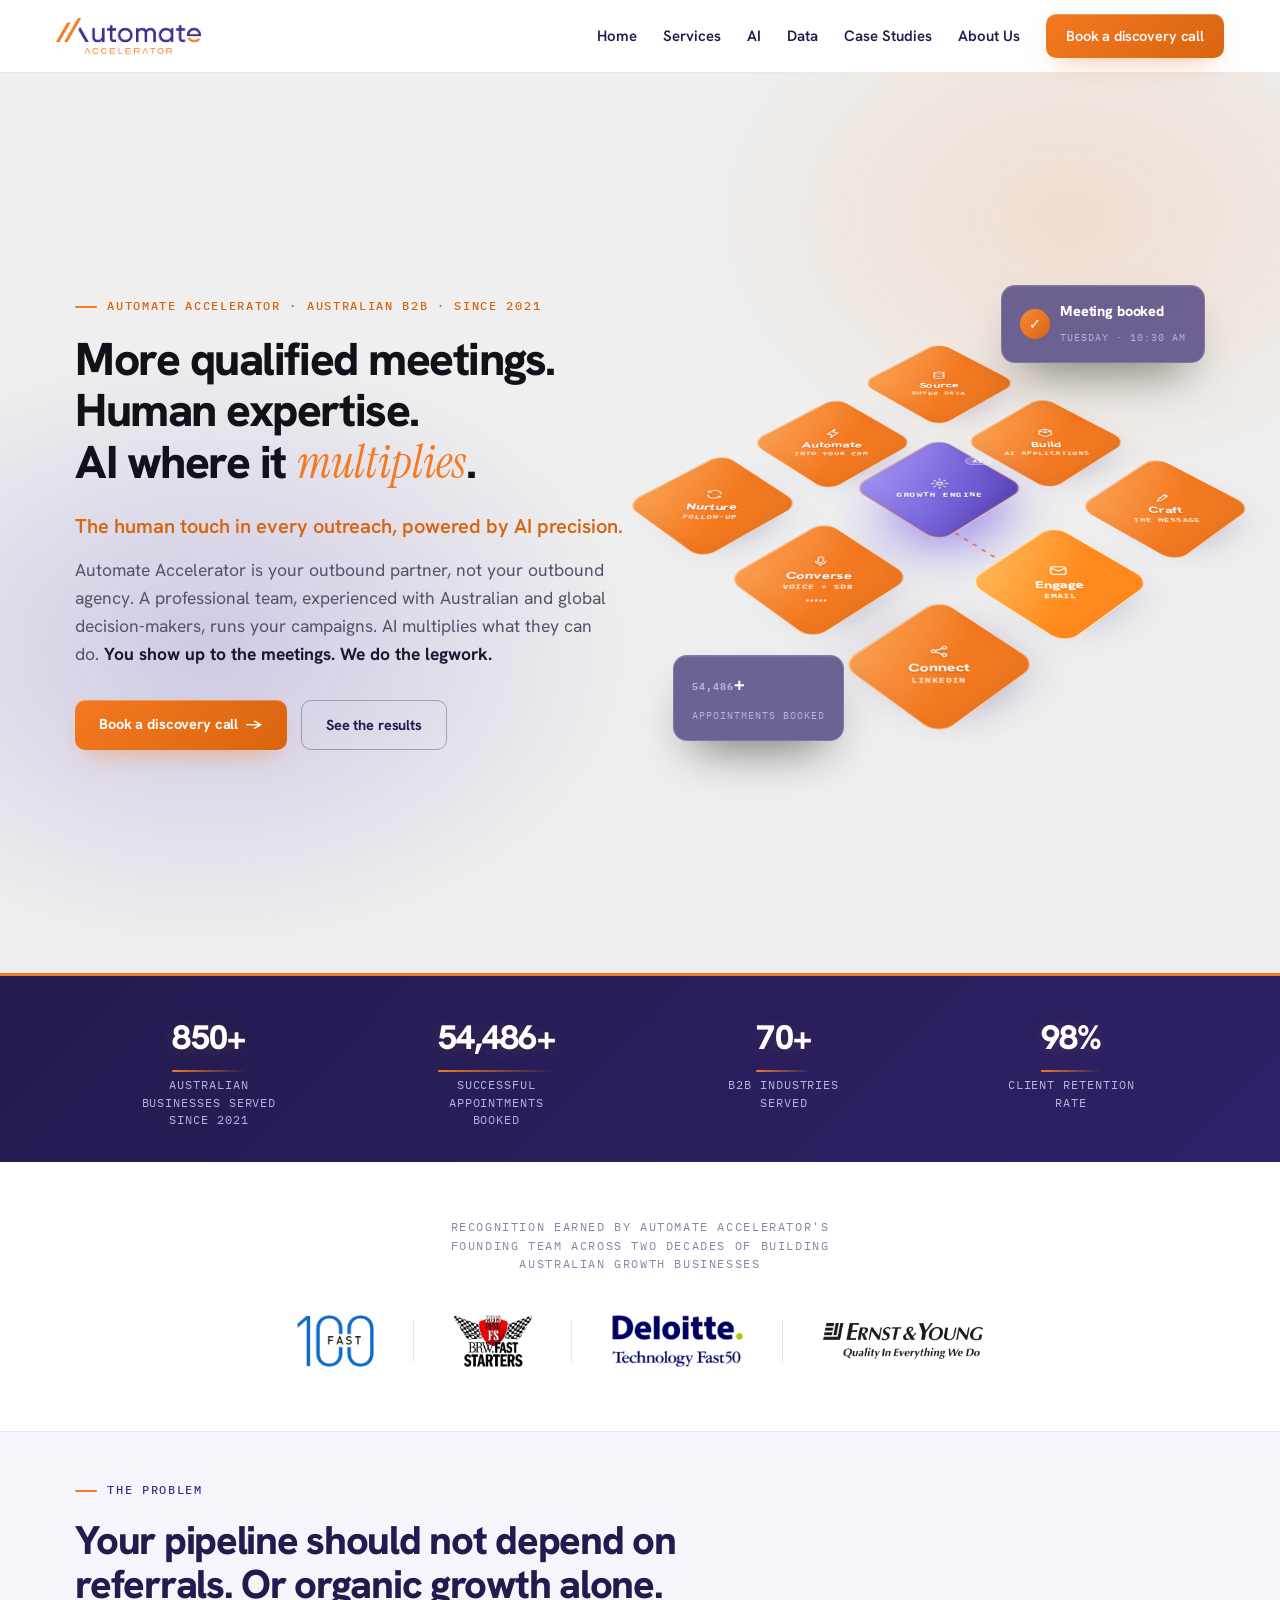
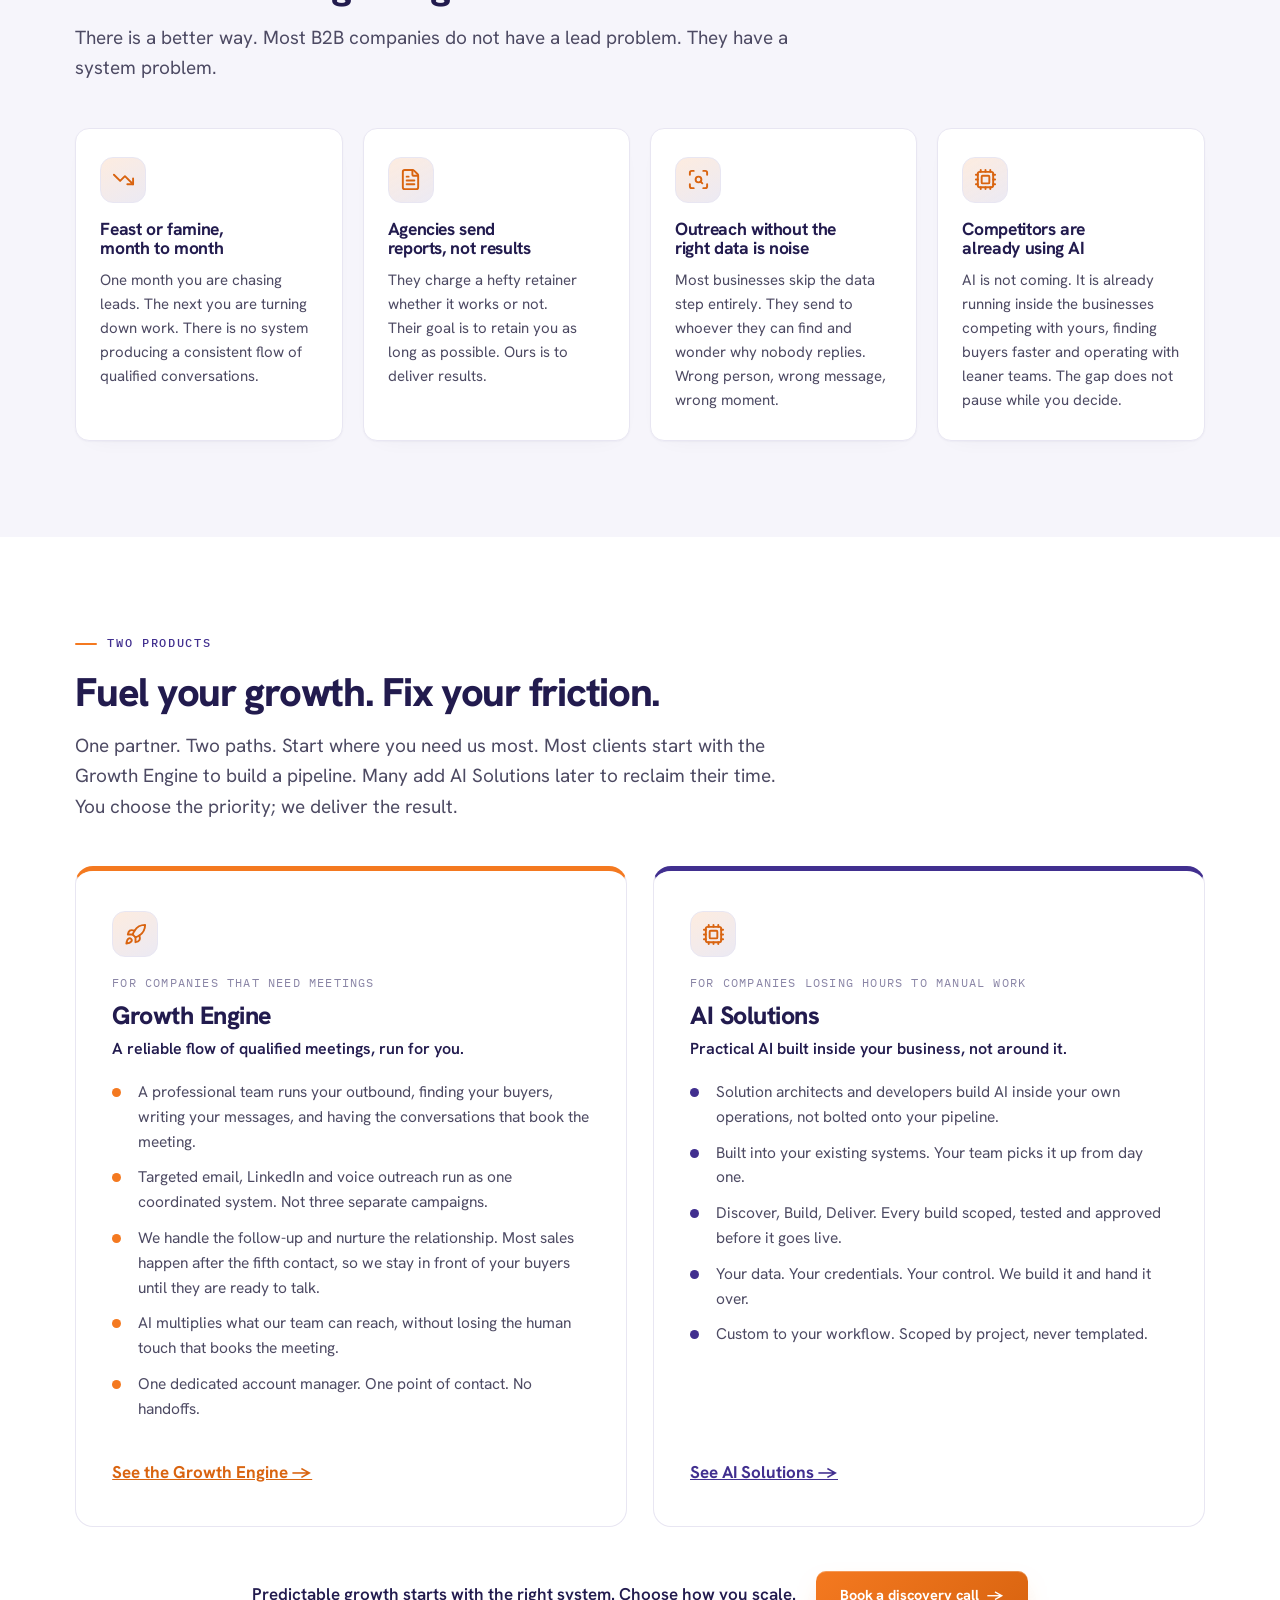
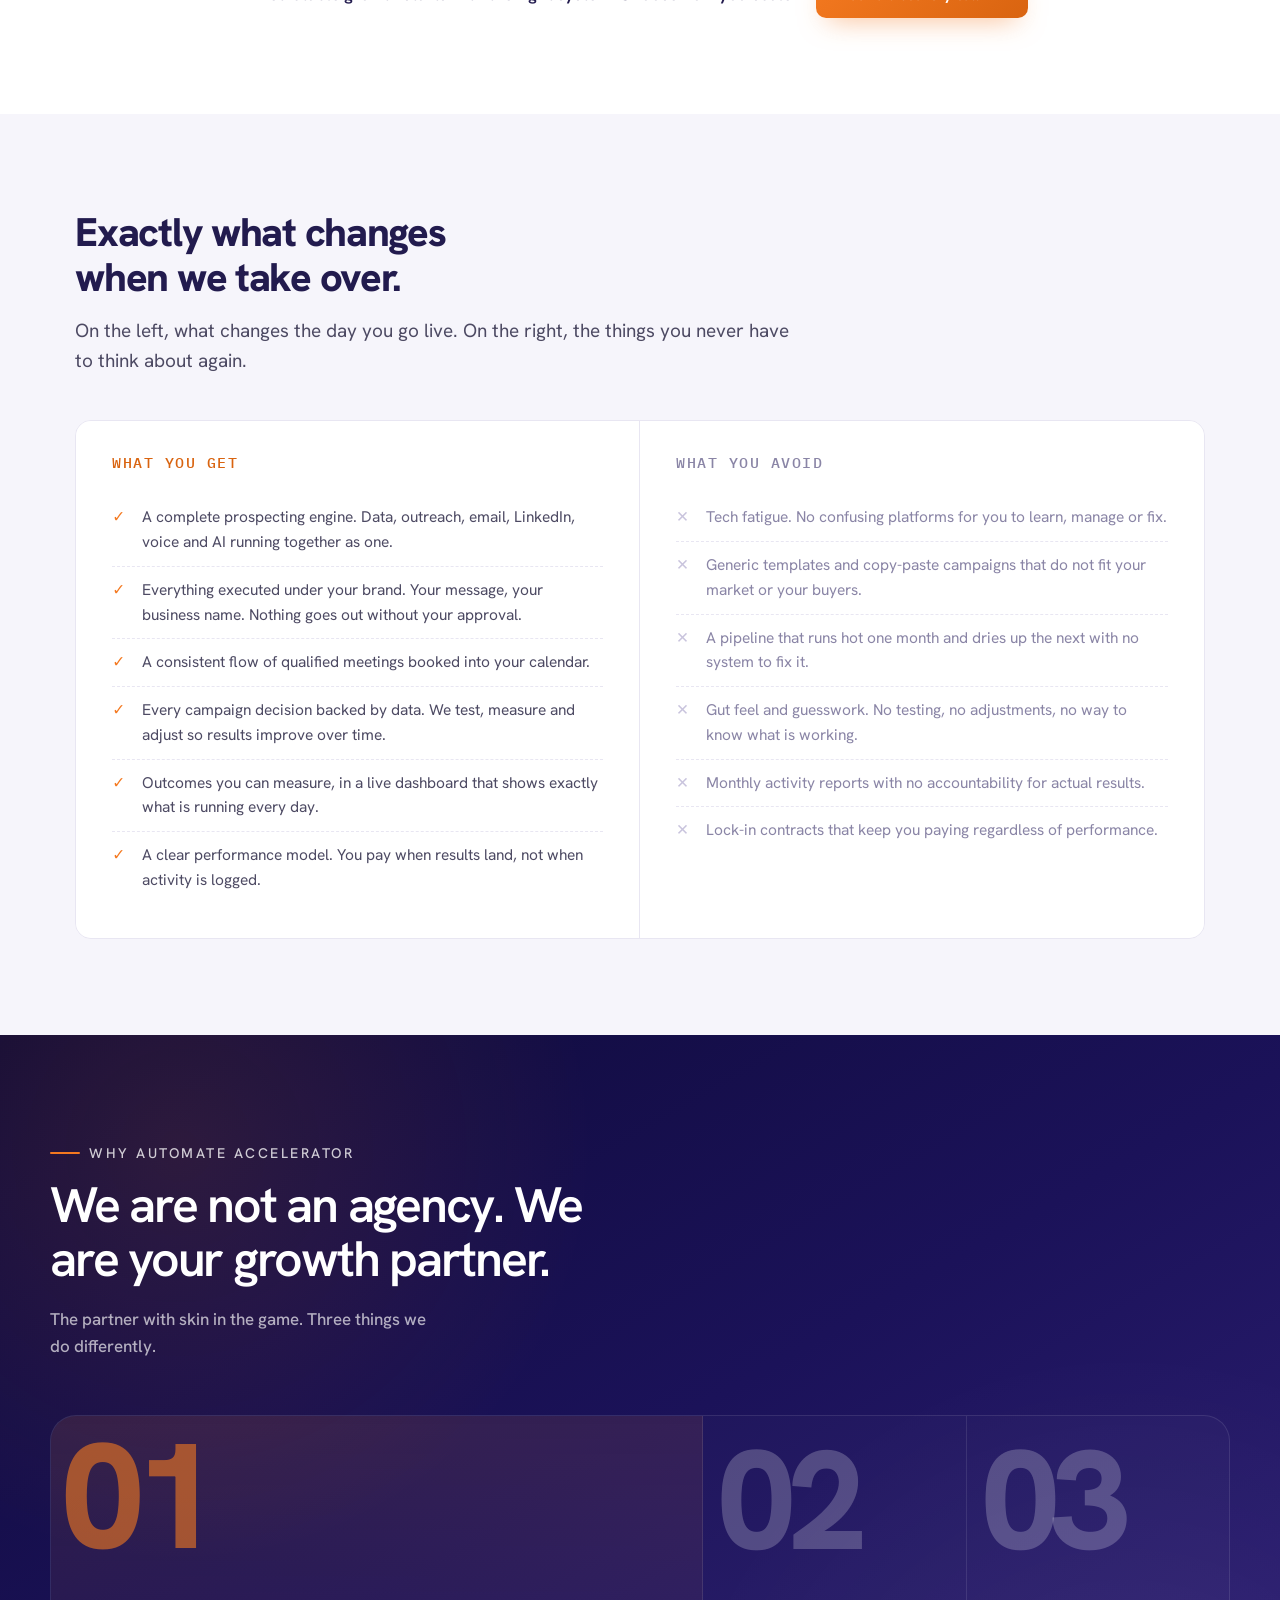
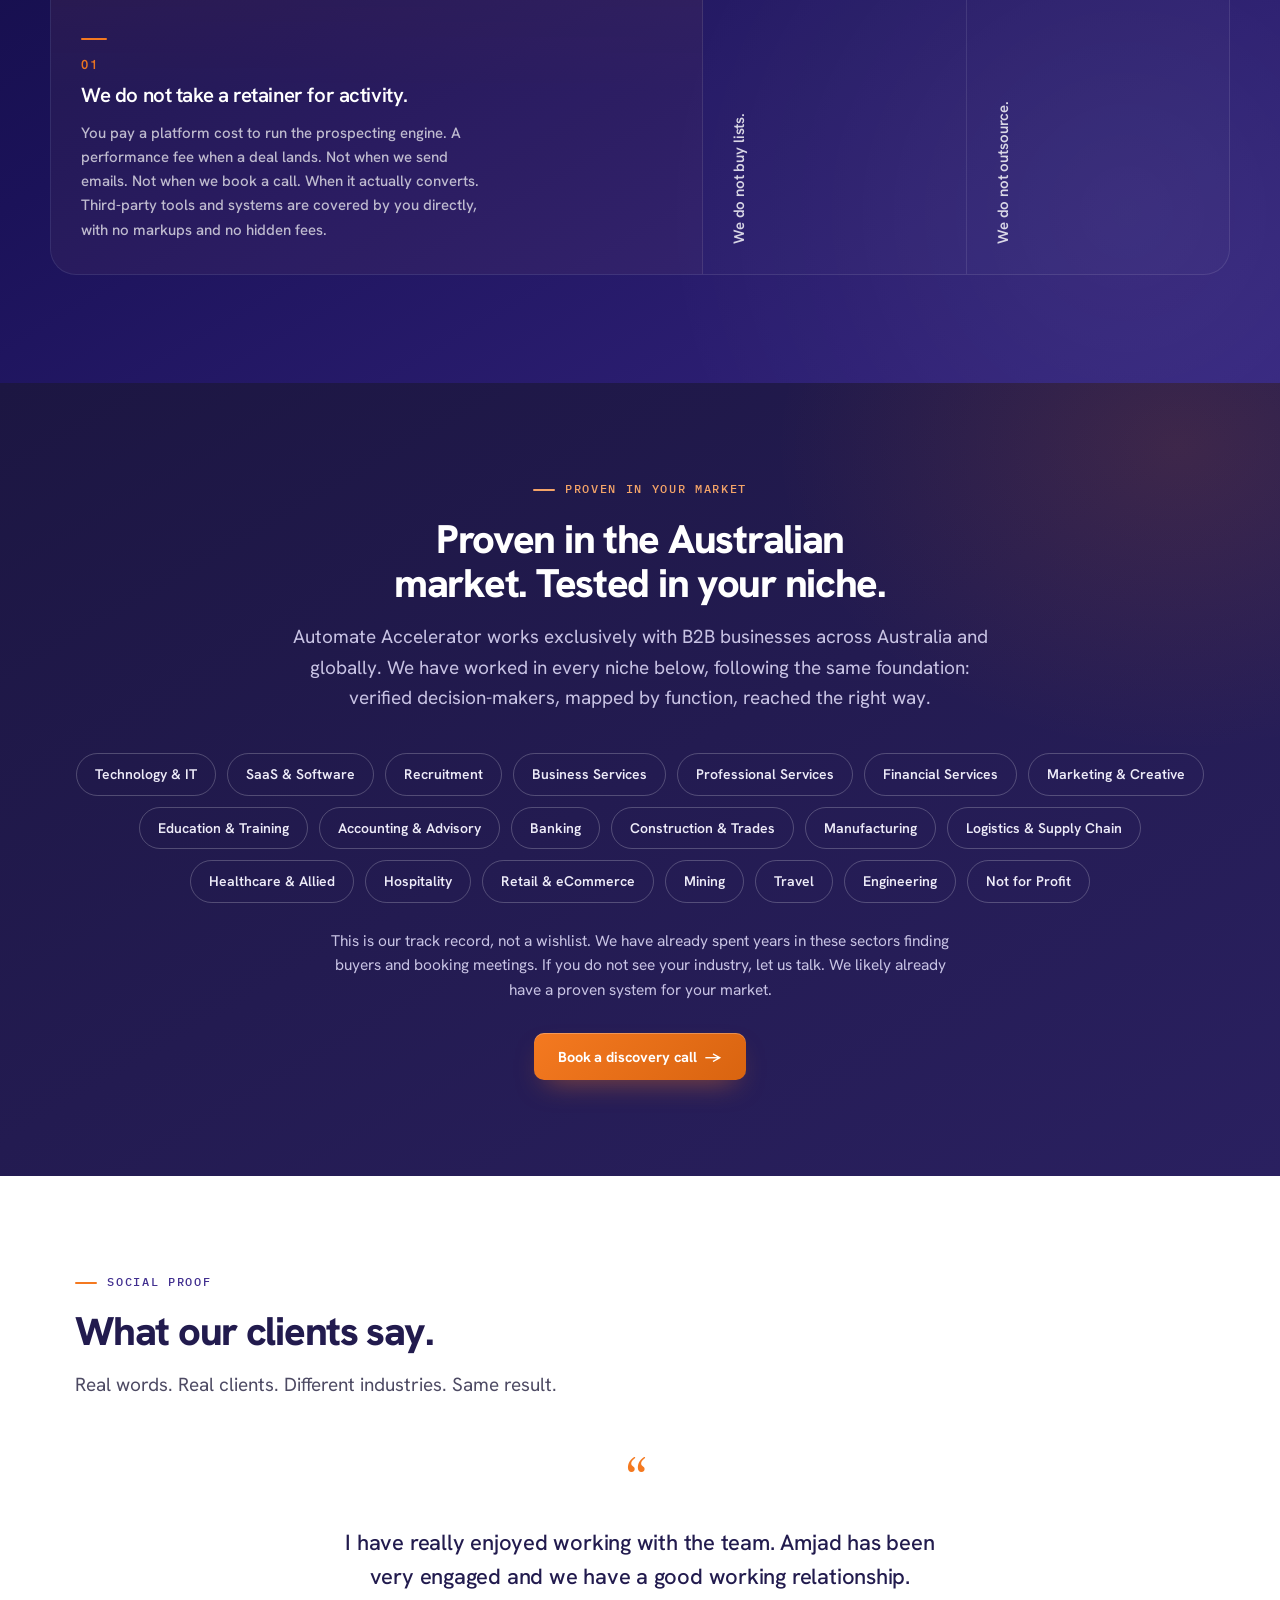
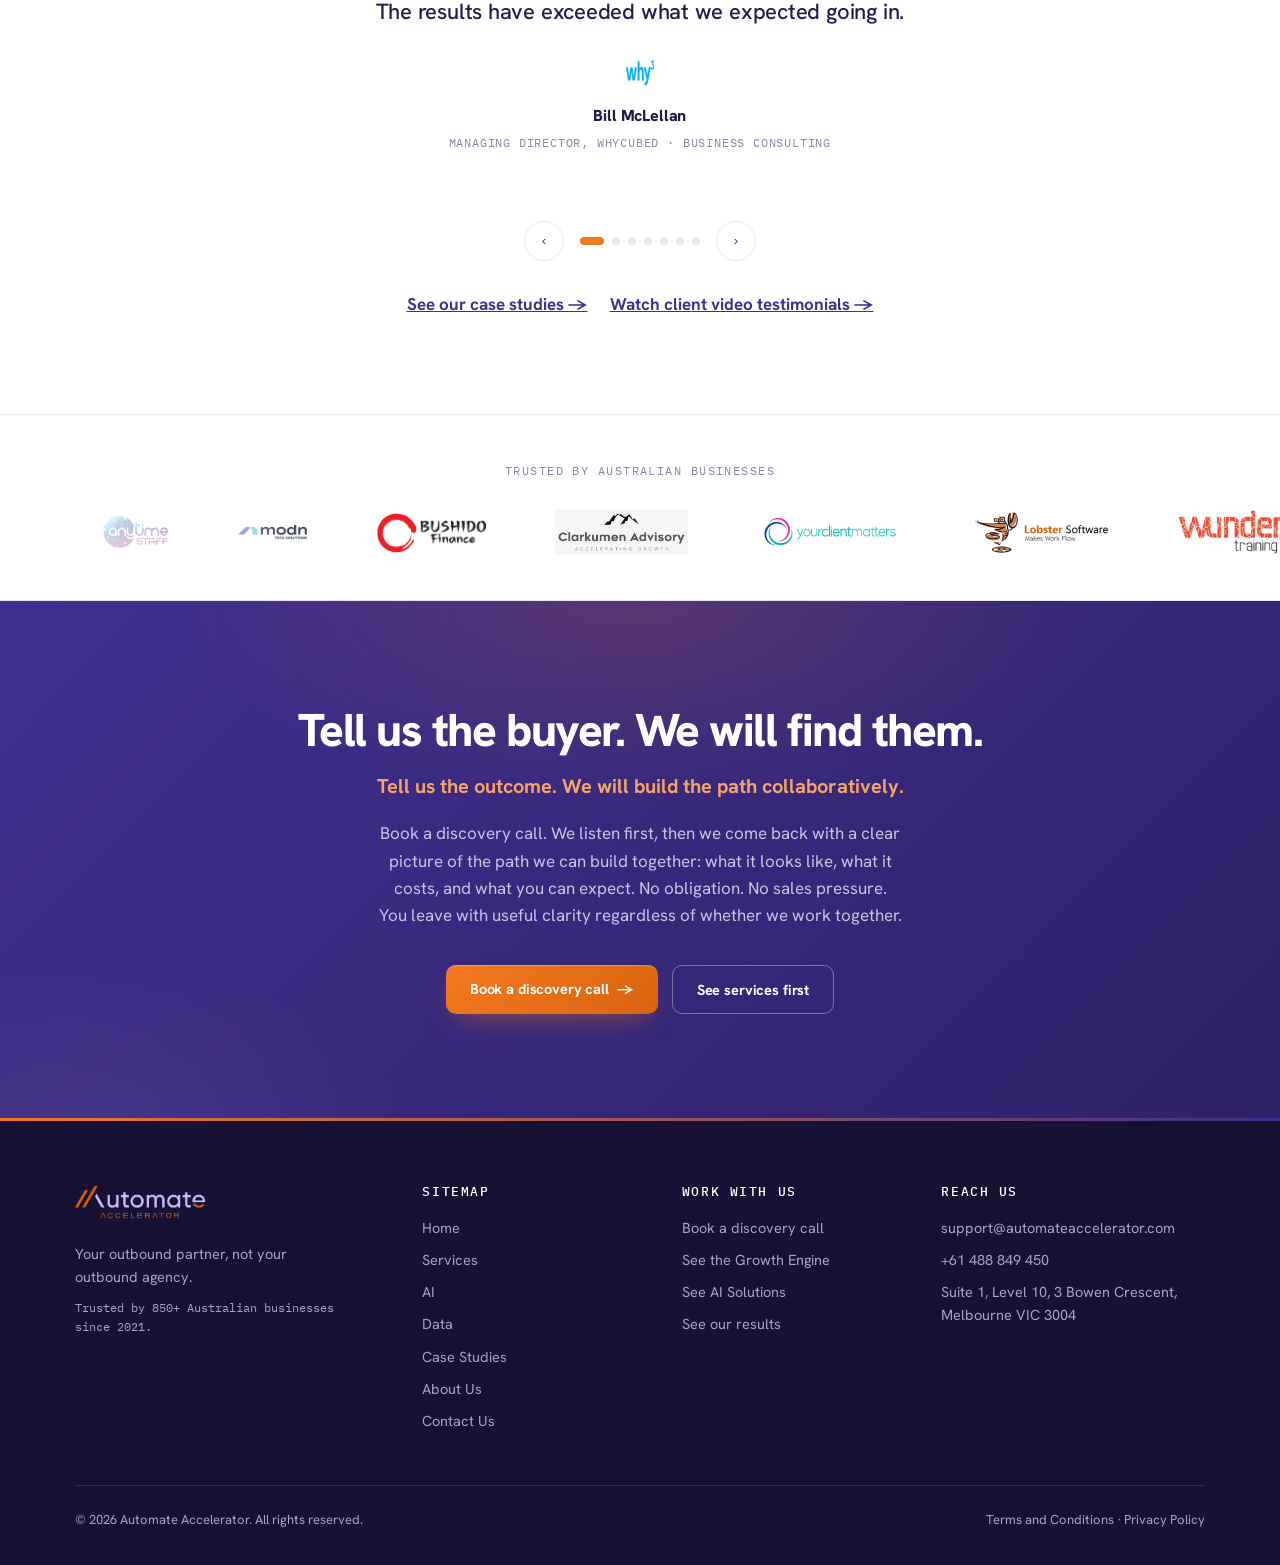
==== commit 52608b36: "Extract hero shader into shared module; add the same animated background (orange flow) to the servic" ====
--- a/index.html
+++ b/index.html
@@ -388,67 +388,8 @@
   }
 })();
 </script>
-<!-- Hero animated shader background (Swirl · ChromaFlow · FlutedGlass · FilmGrain) -->
-<script type="module">
-  const mount = document.getElementById('heroShader');
-  if (mount) {
-    const DEPS = 'deps=react@18.3.1,react-dom@18.3.1';
-    Promise.all([
-      import('https://esm.sh/react@18.3.1'),
-      import('https://esm.sh/react-dom@18.3.1/client'),
-      import('https://esm.sh/shaders@2.5.135/react?' + DEPS),
-    ]).then(([React, ReactDOM, S]) => {
-      const h = React.default.createElement;
-      ReactDOM.createRoot(mount).render(
-        h(S.Shader, { style: { position: 'absolute', inset: 0, width: '100%', height: '100%' } },
-          h(S.Swirl,       { colorA: '#ffffff', colorB: '#f0f0f0', detail: 1.7 }),
-          h(S.ChromaFlow,  { baseColor: '#ffffff', downColor: '#ff5f03', leftColor: '#ff5f03', rightColor: '#ff5f03', upColor: '#ff5f03', momentum: 13, radius: 3.5 }),
-          h(S.FlutedGlass, { aberration: 0.26, angle: 31, frequency: 8, highlight: 0.08, highlightSoftness: 0.5, lightAngle: -90, refraction: 2.4, shape: 'rounded', softness: 1, speed: 0.15 }),
-          h(S.FilmGrain,   { strength: 0.05 })
-        )
-      );
-      setTimeout(() => mount.classList.add('is-ready'), 140);
-      startAutoFlow();
-    }).catch(err => console.error('[hero-shader] failed to load:', err));
-  }
-
-  // ChromaFlow follows the pointer; we synthesize a slow drifting pointer so the
-  // orange flow keeps moving with no cursor (arm a held press, then feed mousemove).
-  function startAutoFlow() {
-    const m = document.getElementById('heroShader');
-    if (!m) return;
-    const opts = (x, y) => ({ clientX: x, clientY: y, bubbles: true, cancelable: true, view: window, button: 0 });
-    let lastX = 0, lastY = 0, lastReal = -1e9, dispatching = false;
-    function arm() {
-      const c = m.querySelector('canvas'); if (!c) return;
-      const r = c.getBoundingClientRect();
-      if (!lastX) { lastX = r.left + r.width / 2; lastY = r.top + r.height / 2; }
-      c.dispatchEvent(new MouseEvent('mousedown', opts(lastX, lastY)));
-    }
-    arm();
-    window.addEventListener('mouseup', () => setTimeout(arm, 40), { passive: true });
-    setInterval(arm, 2500);
-    window.addEventListener('mousemove', (e) => { if (!dispatching) lastReal = e.timeStamp; }, { passive: true });
-    function frame(now) {
-      if (now - lastReal > 1500) {
-        const c = m.querySelector('canvas');
-        if (c) {
-          const r = c.getBoundingClientRect();
-          const t = now / 1000;
-          const cx = r.left + r.width / 2, cy = r.top + r.height / 2;
-          const ax = r.width * 0.34, ay = r.height * 0.34;
-          lastX = cx + ax * (Math.sin(t * 0.72) * 0.8 + Math.sin(t * 1.7) * 0.2);
-          lastY = cy + ay * (Math.sin(t * 0.54 + 1.3) * 0.8 + Math.cos(t * 1.4) * 0.2);
-          dispatching = true;
-          window.dispatchEvent(new MouseEvent('mousemove', opts(lastX, lastY)));
-          dispatching = false;
-        }
-      }
-      requestAnimationFrame(frame);
-    }
-    requestAnimationFrame(frame);
-  }
-</script>
+<!-- Hero animated shader background (shared module) -->
+<script type="module" src="hero-shader.js"></script>
 <script src="assets/vendor/gsap.min.js" defer></script>
 <script src="app.js" defer></script>
 <script src="motion-plus.js" defer></script>
--- a/styles.css
+++ b/styles.css
@@ -13,7 +13,9 @@
 @media (prefers-reduced-motion:no-preference){html{scroll-behavior:smooth}}
 body{font-family:'Hanken Grotesk',system-ui,-apple-system,sans-serif;background:var(--paper);color:var(--body-c);font-size:17px;line-height:1.6;-webkit-font-smoothing:antialiased}
 h1,h2,h3,h4{color:var(--ink);font-weight:800;line-height:1.12;letter-spacing:-.02em}
-.wrap{max-width:1140px;margin:0 auto;padding:0 24px}
+.wrap{max-width:min(92vw,1560px);margin:0 auto;padding:0 24px}
+/* Header spans wider so the logo sits far left and the nav/CTA far right. */
+header .wrap{max-width:min(95vw,1840px)}
 section{padding:88px 0;position:relative}
 .eyebrow{font-family:var(--mono);font-size:12px;letter-spacing:.14em;text-transform:uppercase;color:var(--purple);font-weight:500;display:block;margin-bottom:18px}
 .sec-tag{font-family:var(--mono);font-size:10.5px;letter-spacing:.1em;color:#B7B2CE;position:absolute;top:34px;right:24px;text-transform:uppercase}
@@ -99,7 +101,8 @@
 .card .k{width:34px;height:4px;border-radius:2px;background:var(--orange);margin-bottom:18px}
 .problem{background:var(--mist)}
 h2.sec{font-size:clamp(28px,3.4vw,40px);max-width:30ch;text-wrap:balance}
-.sec-intro{font-size:19px;max-width:66ch;margin-top:16px;text-wrap:pretty}
+/* Section intros: clean sans, natural flow (never justified). */
+.sec-intro{font-size:19px;line-height:1.6;max-width:66ch;margin-top:16px;text-wrap:pretty}
 
 /* Two paths */
 .paths{display:grid;grid-template-columns:1fr 1fr;gap:26px;margin-top:44px}
@@ -447,10 +450,13 @@
 
 /* ===== Home hero v3: dark stage + animated isometric engine ===== */
 .home-hero{background:#EFEFEF;padding:80px 0;position:relative;overflow:hidden;min-height:100vh;display:flex;align-items:center}
-/* Animated shader background (light Axion look), mounted by the module script in index.html. */
-.home-hero .hero-shader{position:absolute;inset:0;z-index:0;pointer-events:none;opacity:0;transition:opacity 1.4s ease}
-.home-hero .hero-shader.is-ready{opacity:.55}
-.home-hero .hero-shader canvas{position:absolute;inset:0;display:block;width:100%!important;height:100%!important}
+/* Animated shader background (mounted by hero-shader.js into #heroShader).
+   Generic so any hero — home or page hero — can use it. */
+.hero-shader{position:absolute;inset:0;z-index:0;pointer-events:none;opacity:0;transition:opacity 1.4s ease}
+.hero-shader.is-ready{opacity:.55}
+.hero-shader canvas{position:absolute;inset:0;display:block;width:100%!important;height:100%!important}
+/* Keep page-hero content above the shader. */
+.page-hero .wrap{position:relative;z-index:2}
 .home-hero .wrap{position:relative;z-index:2;width:100%;max-width:min(92vw,1800px)}
 .home-hero .hero-grid{display:grid;grid-template-columns:1.02fr .98fr;gap:44px;align-items:center}
 .home-hero .eyebrow{color:#D96410}
@@ -759,14 +765,14 @@
    ============================================================ */
 .page-hero .wrap,.cs-hero .wrap{text-align:center}
 .page-hero h1,.cs-hero h1{margin-left:auto;margin-right:auto}
-.page-hero p.lead,.cs-hero p.lead{margin-left:auto;margin-right:auto;text-wrap:pretty;text-align:justify}
+.page-hero p.lead,.cs-hero p.lead{margin-left:auto;margin-right:auto;text-wrap:pretty;text-align:center}
 .page-hero .hero-ctas,.cs-hero .hero-ctas{justify-content:center}
 .eyebrow,.chapter{text-align:center}
 /* section headers sit on the content-left edge so the eyebrow, heading and
    intro share one left edge and line up with the cards/rows beneath them */
 h2.sec{text-align:left;margin-left:0;margin-right:auto}
 section>.wrap>.eyebrow{text-align:left;margin-left:0;margin-right:auto}
-section>.wrap>.sec-intro{text-align:justify;margin-left:0;margin-right:auto}
+section>.wrap>.sec-intro{text-align:left;margin-left:0;margin-right:auto}
 /* centred compositions (page/case heroes, industries marquee) opt back in */
 .page-hero h2.sec,.cs-hero h2.sec,.industries h2.sec{text-align:center;margin-left:auto}
 .page-hero>.wrap>.eyebrow,.cs-hero>.wrap>.eyebrow,.industries>.wrap>.eyebrow{text-align:center;margin-left:auto}
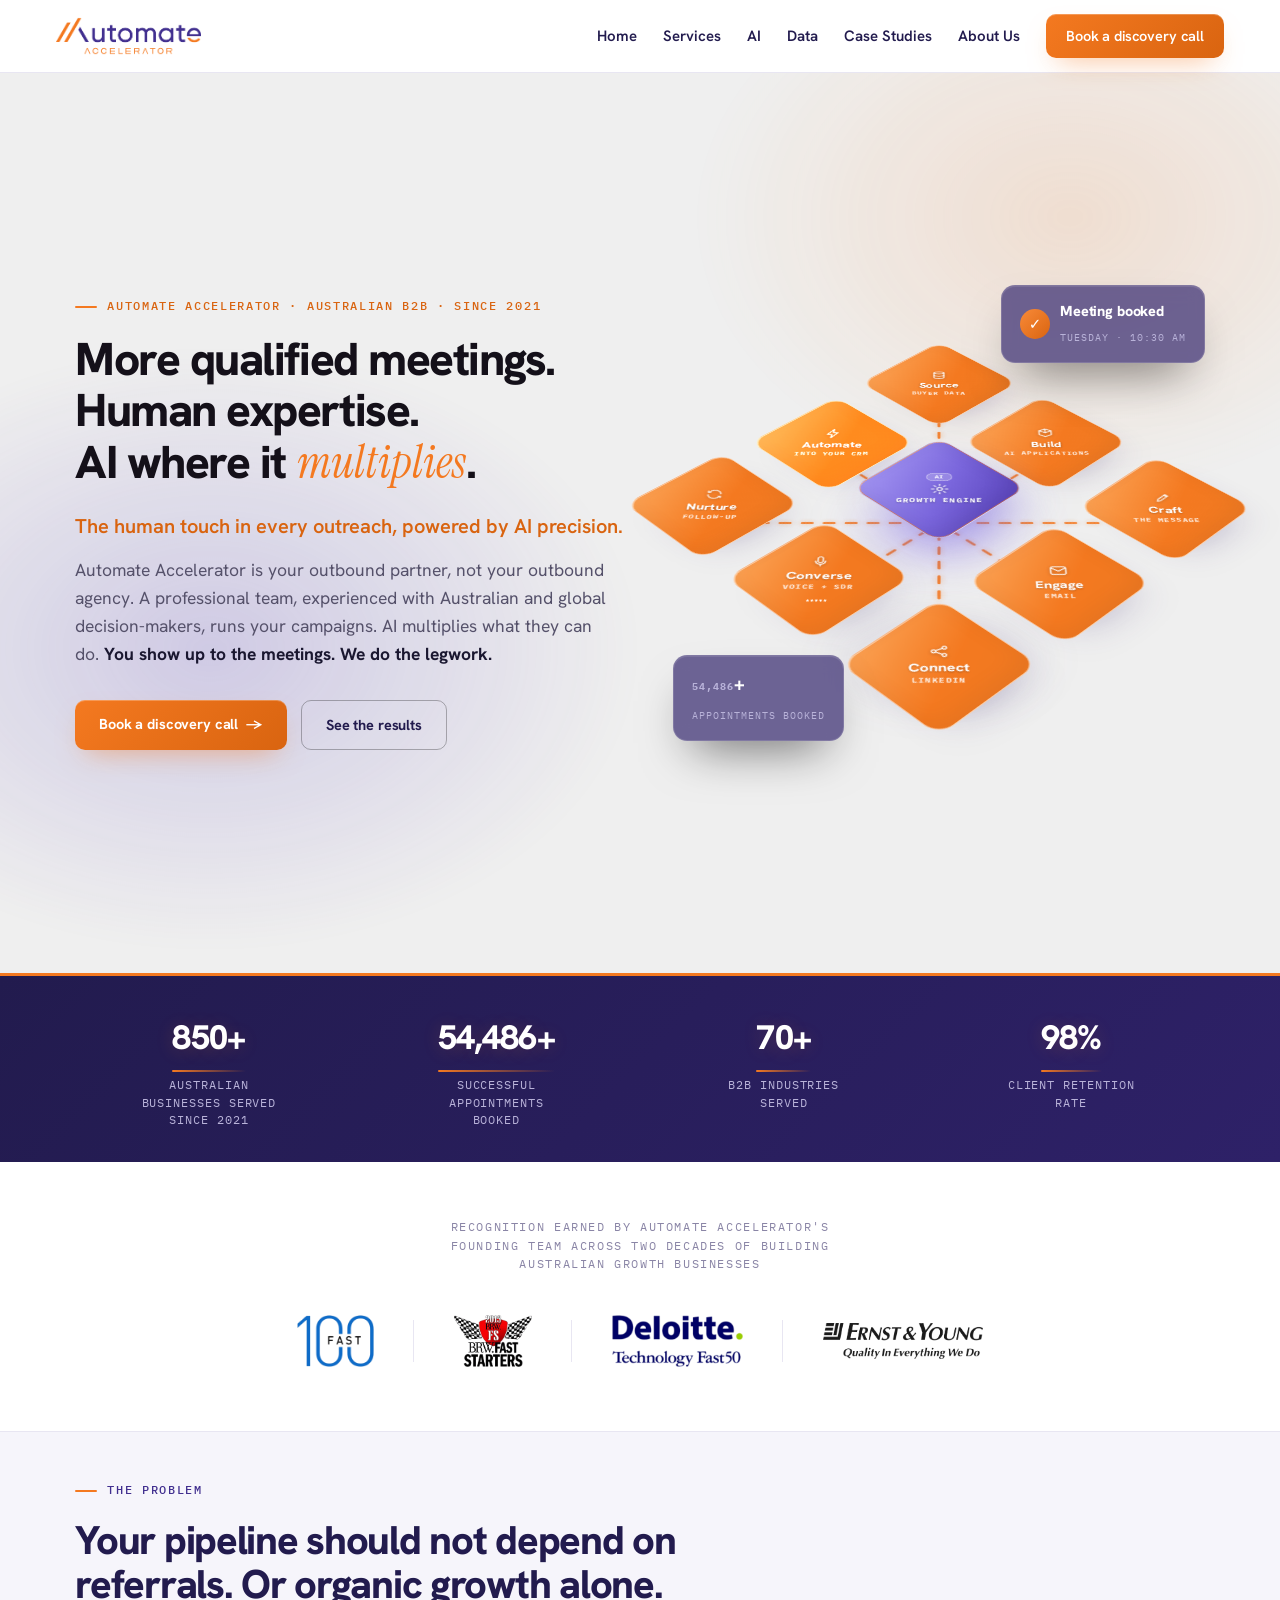
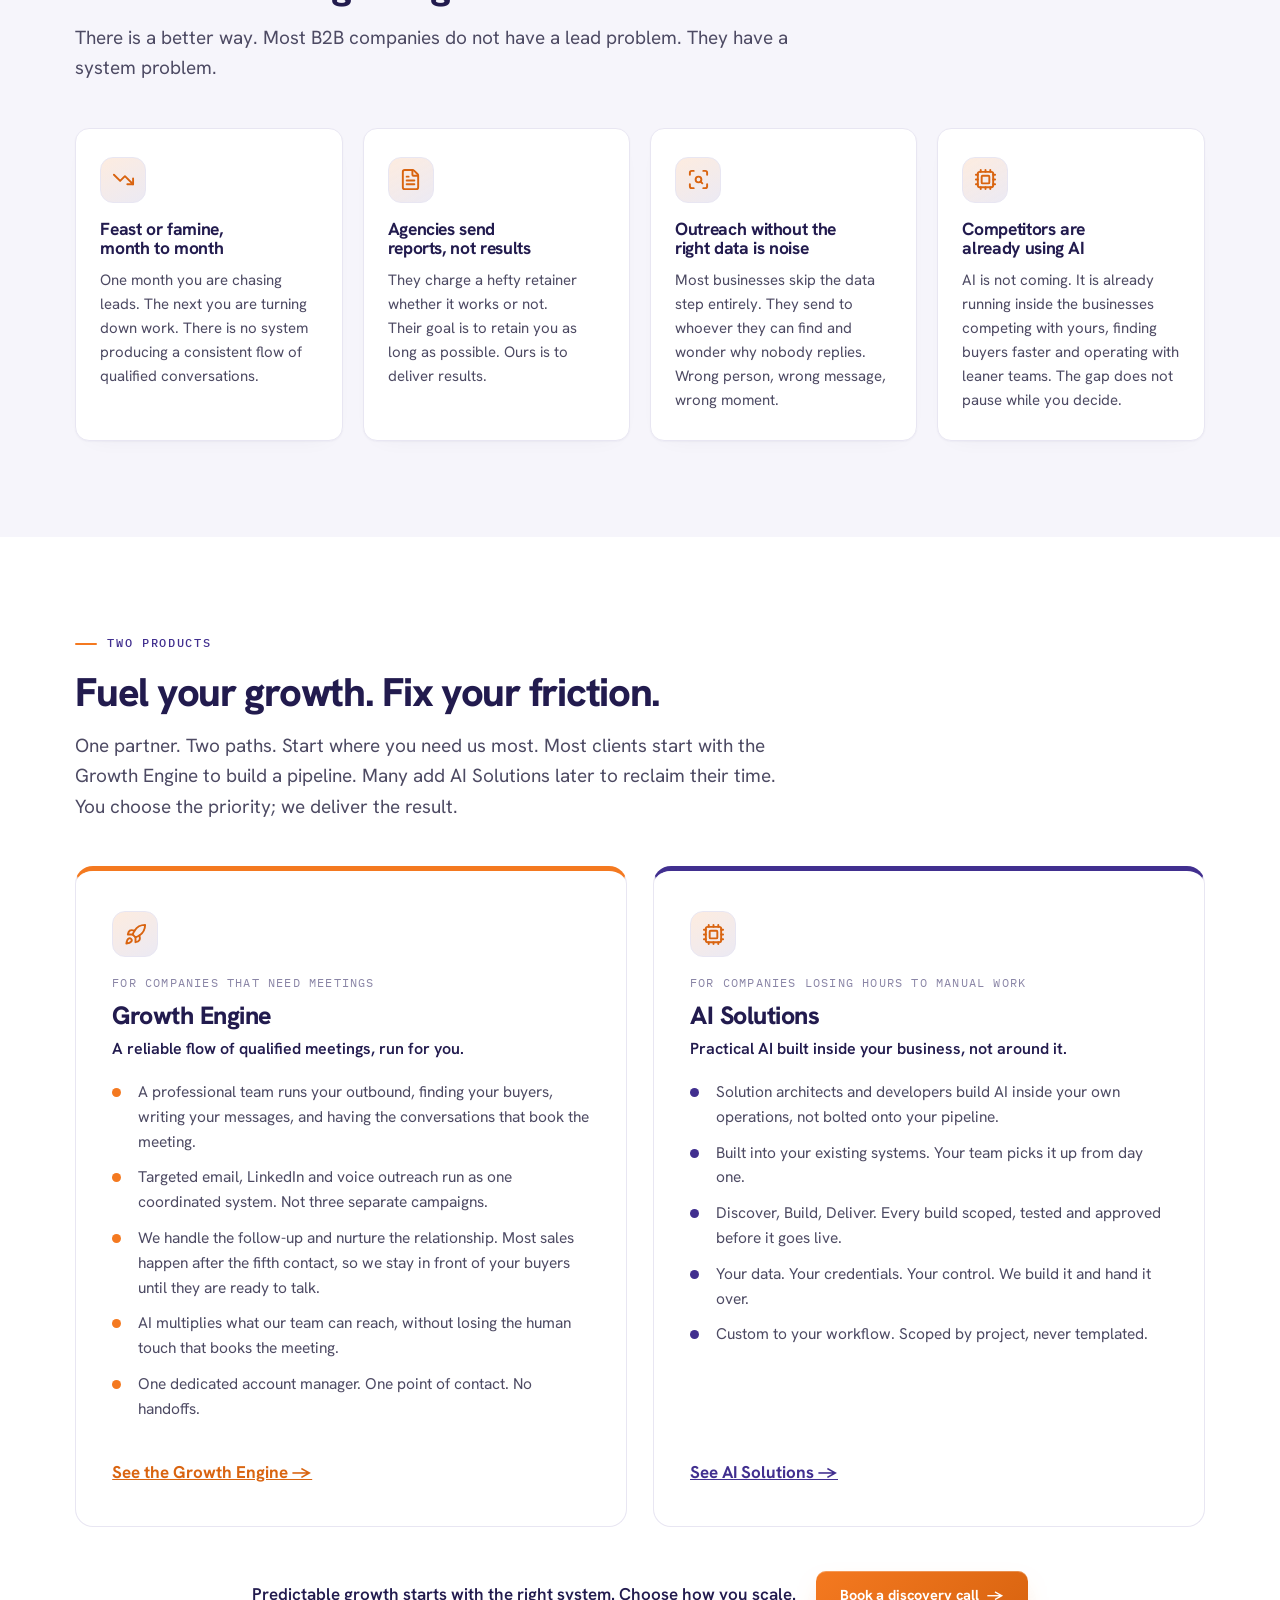
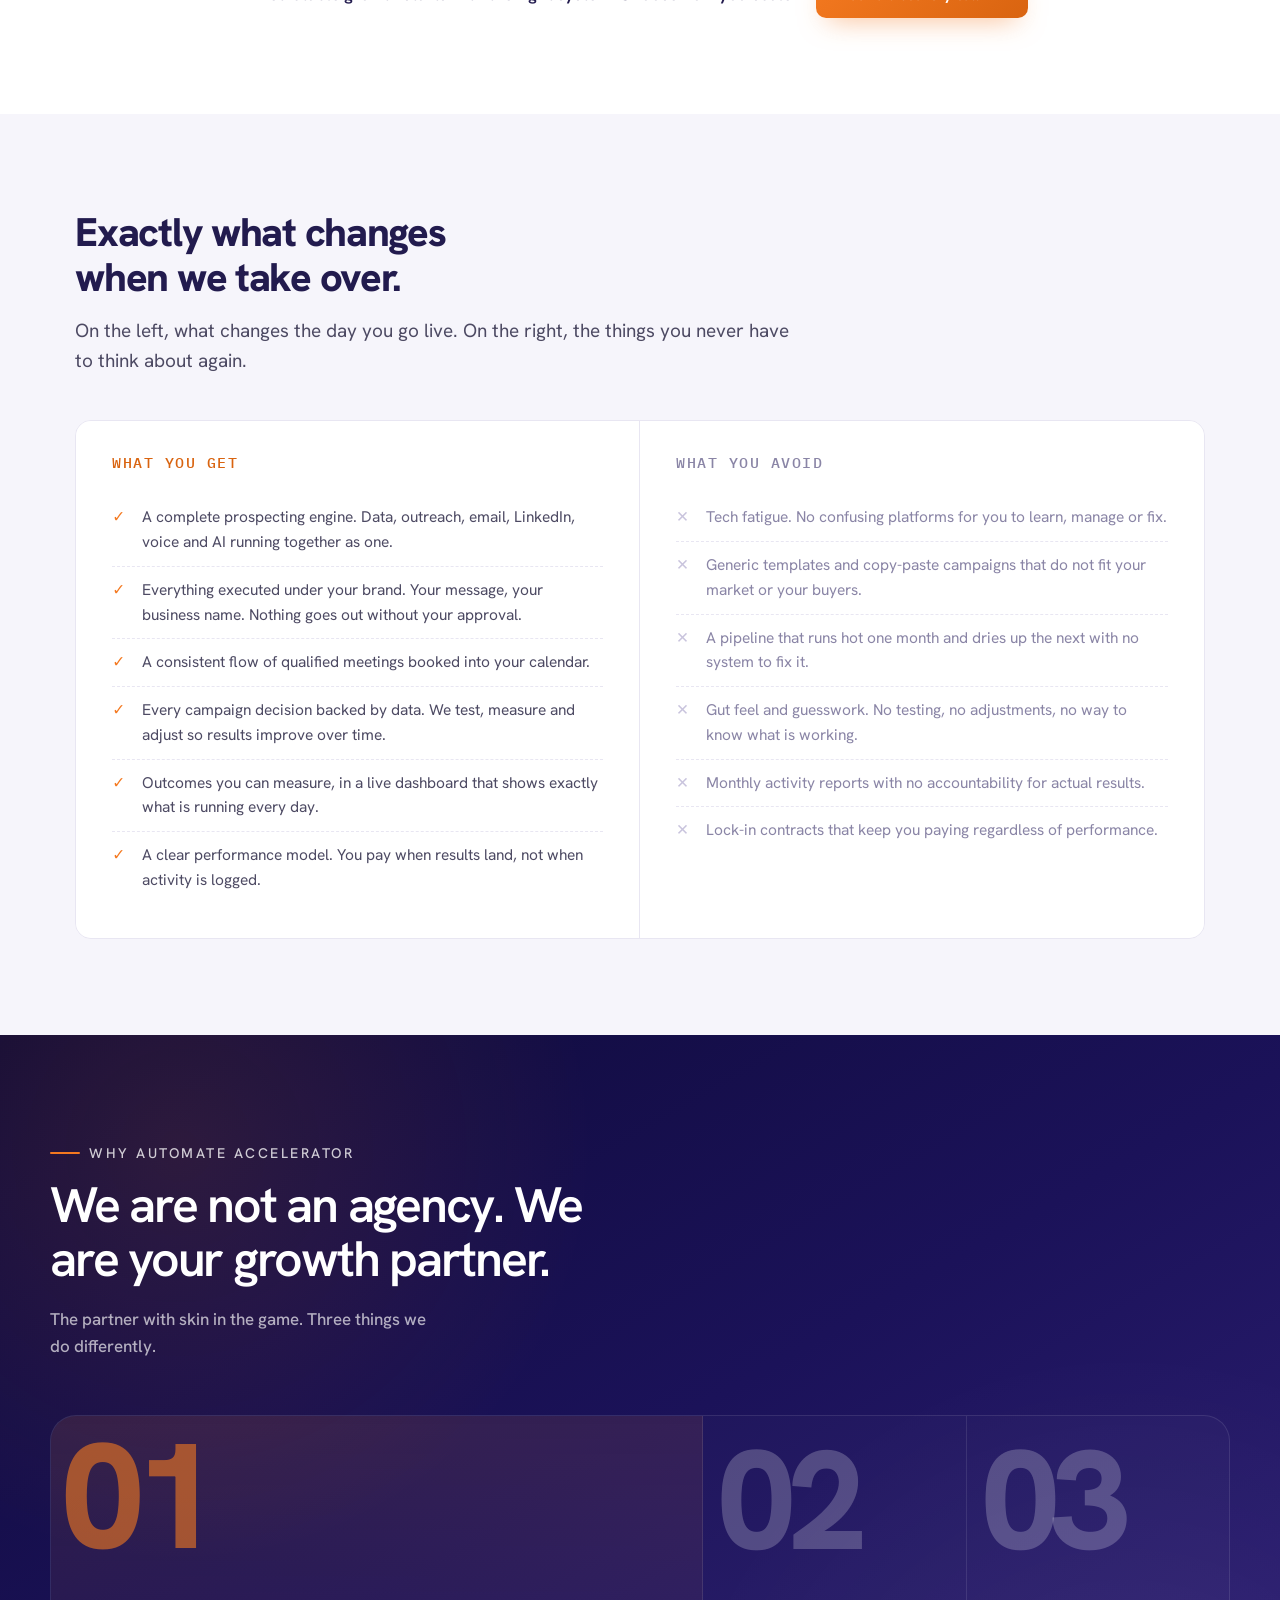
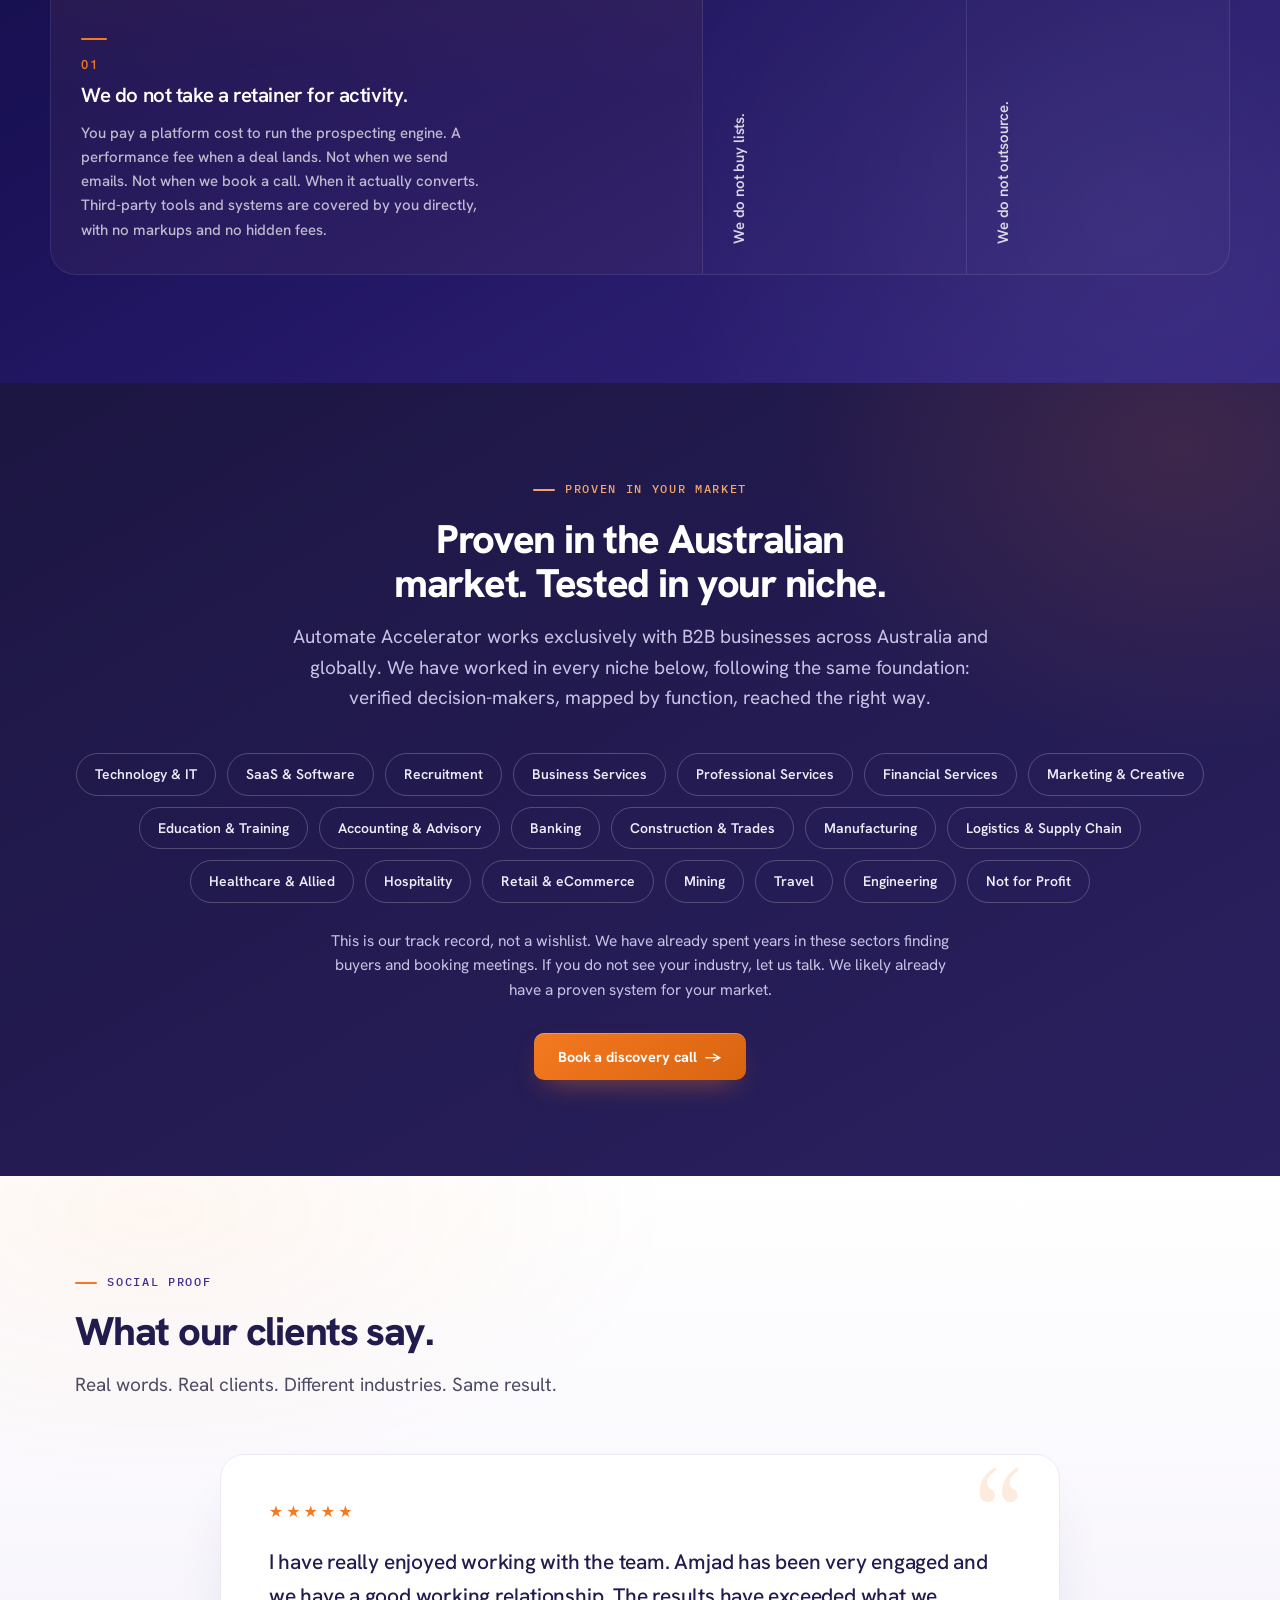
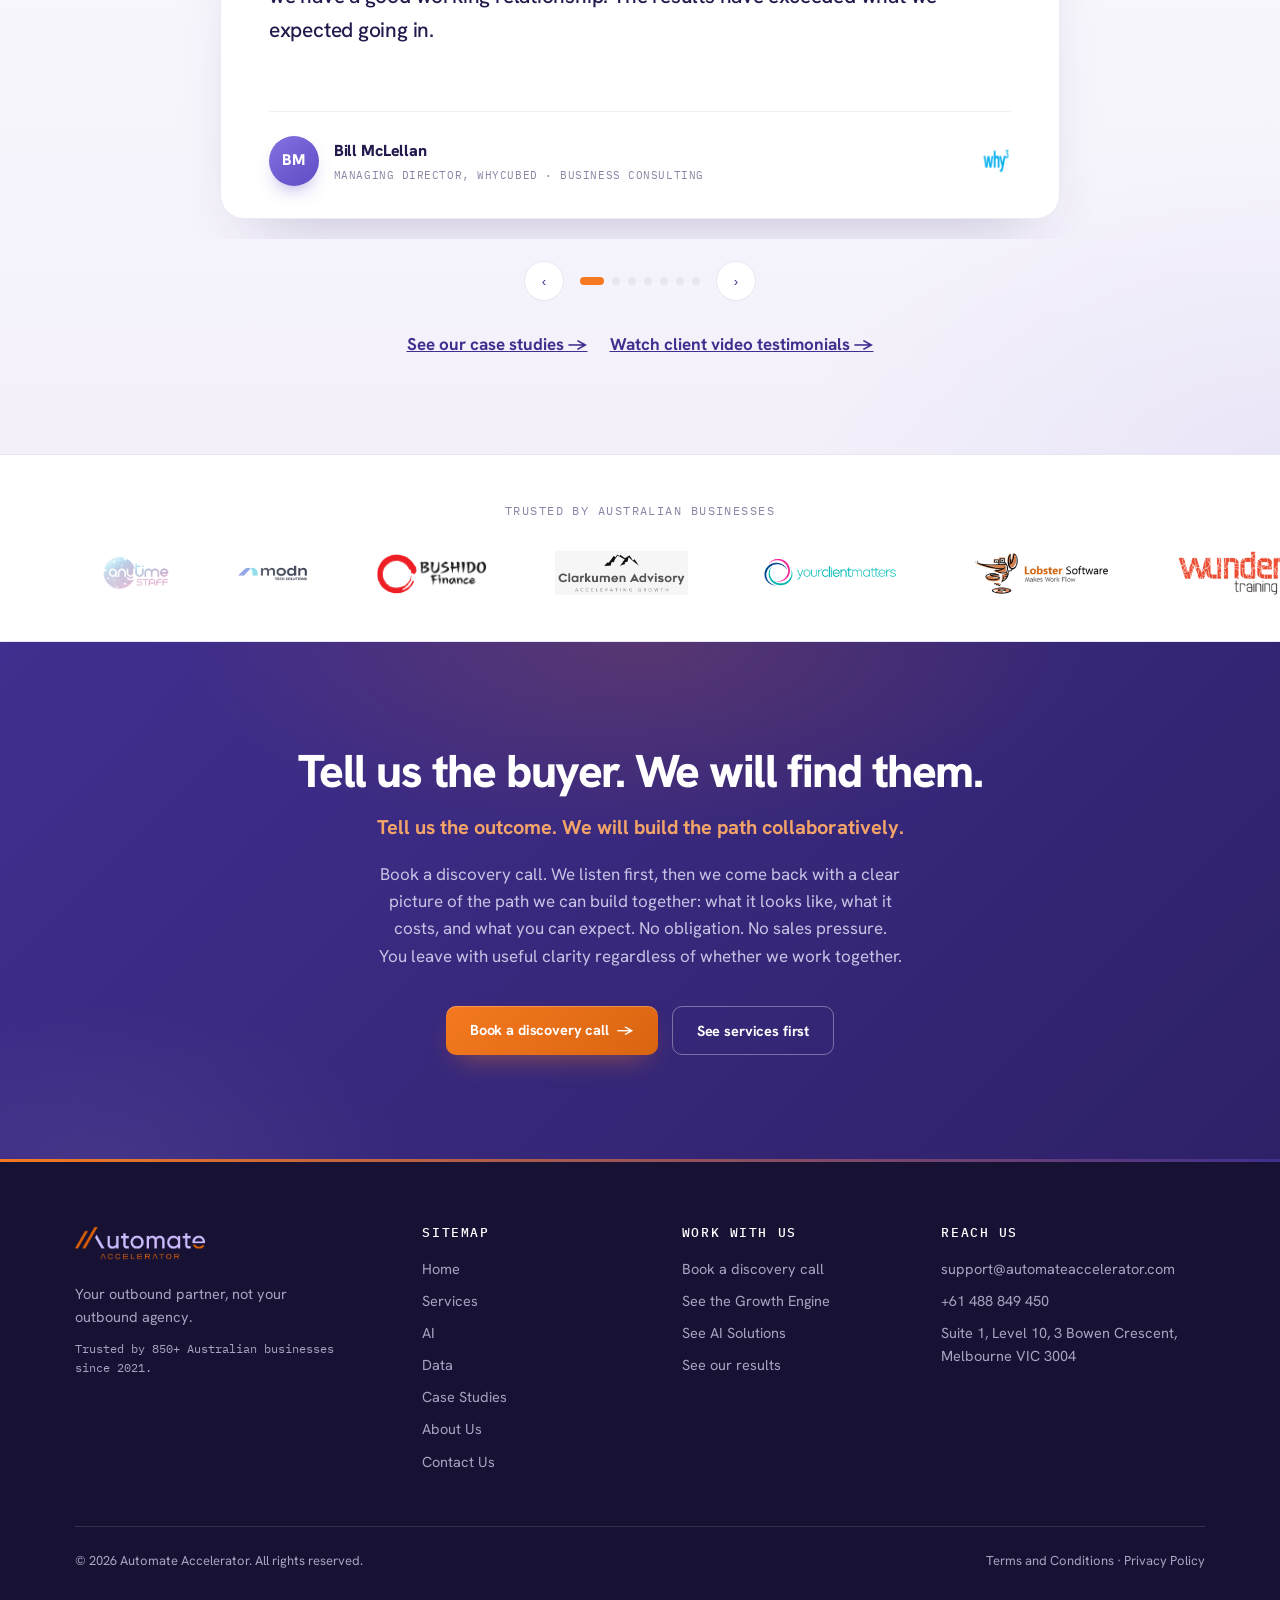
==== commit 9339ad61: "Testimonials: redesign as one elevated quote card Wrap each testimonial in a proper surface (soft-sh" ====
--- a/index.html
+++ b/index.html
@@ -271,20 +271,20 @@
 </section>
 
 <!-- 8 · TESTIMONIALS (slider) -->
-<section>
+<section class="testi">
   <div class="wrap">
     <span class="eyebrow">Social proof</span>
     <h2 class="sec">What our clients say.</h2>
     <p class="sec-intro">Real words. Real clients. Different industries. Same result.</p>
     <div class="tslider" id="tslider">
       <div class="ttrack" id="ttrack">
-        <div class="tslide"><div class="tcard"><p>I have really enjoyed working with the team. Amjad has been very engaged and we have a good working relationship. The results have exceeded what we expected going in.</p><img class="t-logo" src="assets/clients/whycubed.png" alt="WhyCubed logo" loading="lazy"><div class="who"><b>Bill McLellan</b>Managing Director, WhyCubed · Business Consulting</div></div></div>
-        <div class="tslide"><div class="tcard"><p>Working with AA has changed the way we approach business development entirely.</p><div class="who"><b>Daniel</b>CGO, Growth Australia · Workplace Fitout, Sydney NSW</div></div></div>
-        <div class="tslide"><div class="tcard"><p>AA understood our technical market immediately and built a system that actually resonated with our prospects.</p><div class="who"><b>Peter</b>CEO, Lookup · IT &amp; Cybersecurity</div></div></div>
-        <div class="tslide"><div class="tcard"><p>When we came to Automate Accelerator, we were looking for a team that could genuinely move the needle for our business, and that is exactly what we found. Professional, attentive, and truly invested in our success. We are already seeing real momentum with bookings coming in.</p><img class="t-logo" src="assets/clients/modn-tech.png" alt="MODN Tech Solutions logo" loading="lazy"><div class="who"><b>Ben Skender</b>MODN Tech Solutions · B2B Technology Services, Perth WA</div></div></div>
-        <div class="tslide"><div class="tcard"><p>The discipline that Automate Accelerator has brought has helped me connect with my leads with a more targeted approach. Would thoroughly recommend anyone thinking to give it a go. They bring the smarts, tools, consistency and accountability.</p><div class="who"><b>Anthony Woods</b>Pinnacle Traction · Business Coaching</div></div></div>
-        <div class="tslide"><div class="tcard"><p>AA has been very good and effective with its intelligence and ability to grab the right opportunities. Great and experienced team to work with. They know their market and they deliver on what they promise.</p><img class="t-logo" src="assets/clients/softnetx.png" alt="SoftnetX logo" loading="lazy"><div class="who"><b>Mohan Kumar</b>SoftnetX · IT Services</div></div></div>
-        <div class="tslide"><div class="tcard"><p>I have worked with these guys for over a year now and they have been a good team to work with.</p><img class="t-logo" src="assets/clients/hardhat-media.png" alt="HardHat Media logo" loading="lazy"><div class="who"><b>Brendon Butcher</b>HardHat Media · Marketing Services</div></div></div>
+        <div class="tslide"><div class="tcard"><div class="tstars" aria-hidden="true">★★★★★</div><p>I have really enjoyed working with the team. Amjad has been very engaged and we have a good working relationship. The results have exceeded what we expected going in.</p><div class="tfoot"><span class="tavatar" aria-hidden="true">BM</span><div class="twho"><b>Bill McLellan</b><span>Managing Director, WhyCubed · Business Consulting</span></div><img class="t-logo" src="assets/clients/whycubed.png" alt="WhyCubed logo" loading="lazy"></div></div></div>
+        <div class="tslide"><div class="tcard"><div class="tstars" aria-hidden="true">★★★★★</div><p>Working with AA has changed the way we approach business development entirely.</p><div class="tfoot"><span class="tavatar" aria-hidden="true">D</span><div class="twho"><b>Daniel</b><span>CGO, Growth Australia · Workplace Fitout, Sydney NSW</span></div><span class="t-mono" aria-label="Growth Australia">GA</span></div></div></div>
+        <div class="tslide"><div class="tcard"><div class="tstars" aria-hidden="true">★★★★★</div><p>AA understood our technical market immediately and built a system that actually resonated with our prospects.</p><div class="tfoot"><span class="tavatar" aria-hidden="true">P</span><div class="twho"><b>Peter</b><span>CEO, Lookup · IT &amp; Cybersecurity</span></div><span class="t-mono" aria-label="Lookup">Lo</span></div></div></div>
+        <div class="tslide"><div class="tcard"><div class="tstars" aria-hidden="true">★★★★★</div><p>When we came to Automate Accelerator, we were looking for a team that could genuinely move the needle for our business, and that is exactly what we found. Professional, attentive, and truly invested in our success. We are already seeing real momentum with bookings coming in.</p><div class="tfoot"><span class="tavatar" aria-hidden="true">BS</span><div class="twho"><b>Ben Skender</b><span>MODN Tech Solutions · B2B Technology Services, Perth WA</span></div><img class="t-logo" src="assets/clients/modn-tech.png" alt="MODN Tech Solutions logo" loading="lazy"></div></div></div>
+        <div class="tslide"><div class="tcard"><div class="tstars" aria-hidden="true">★★★★★</div><p>The discipline that Automate Accelerator has brought has helped me connect with my leads with a more targeted approach. Would thoroughly recommend anyone thinking to give it a go. They bring the smarts, tools, consistency and accountability.</p><div class="tfoot"><span class="tavatar" aria-hidden="true">AW</span><div class="twho"><b>Anthony Woods</b><span>Pinnacle Traction · Business Coaching</span></div><span class="t-mono" aria-label="Pinnacle Traction">PT</span></div></div></div>
+        <div class="tslide"><div class="tcard"><div class="tstars" aria-hidden="true">★★★★★</div><p>AA has been very good and effective with its intelligence and ability to grab the right opportunities. Great and experienced team to work with. They know their market and they deliver on what they promise.</p><div class="tfoot"><span class="tavatar" aria-hidden="true">MK</span><div class="twho"><b>Mohan Kumar</b><span>SoftnetX · IT Services</span></div><img class="t-logo" src="assets/clients/softnetx.png" alt="SoftnetX logo" loading="lazy"></div></div></div>
+        <div class="tslide"><div class="tcard"><div class="tstars" aria-hidden="true">★★★★★</div><p>I have worked with these guys for over a year now and they have been a good team to work with.</p><div class="tfoot"><span class="tavatar" aria-hidden="true">BB</span><div class="twho"><b>Brendon Butcher</b><span>HardHat Media · Marketing Services</span></div><img class="t-logo" src="assets/clients/hardhat-media.png" alt="HardHat Media logo" loading="lazy"></div></div></div>
       </div>
     </div>
     <div class="tnav">
--- a/styles.css
+++ b/styles.css
@@ -535,22 +535,41 @@
 .ind-track{margin-top:26px;max-width:70ch;font-size:15.5px;color:#C8C3E4}
 
 /* testimonials — editorial pull-quote band (Case Studies voice on Home) */
-.tslider{position:relative;margin-top:28px;overflow:hidden}
+/* ---- Testimonials: atmospheric section + one elevated quote card ---- */
+.testi{position:relative;overflow:hidden;
+  background:linear-gradient(180deg,#fff 0%,#F7F5FC 55%,#F3F0FA 100%)}
+.testi::before{content:"";position:absolute;inset:0;pointer-events:none;
+  background:radial-gradient(58% 46% at 12% 4%, rgba(244,121,32,.06), transparent 70%),
+            radial-gradient(52% 50% at 100% 100%, rgba(122,103,224,.08), transparent 72%)}
+.testi>.wrap{position:relative;z-index:1}
+
+.tslider{position:relative;margin-top:34px;overflow:hidden;padding:20px 4px}
 .ttrack{display:flex;transition:transform .6s cubic-bezier(.2,.7,.2,1);will-change:transform}
-.tslide{min-width:100%;display:flex;align-items:center;justify-content:center}
-.tcard{max-width:760px;margin:0 auto;padding:24px;min-height:270px;text-align:center;
-  display:flex;flex-direction:column;align-items:center;justify-content:center}
-.tcard::before{content:"\201C";font-family:'Instrument Serif',Georgia,serif;color:var(--orange);
-  font-size:66px;line-height:.55;display:block;margin-bottom:20px}
-.tcard p{font-family:'Hanken Grotesk',system-ui,-apple-system,sans-serif;font-style:normal;font-weight:500;
-  font-size:clamp(18px,1.9vw,22px);color:var(--ink);line-height:1.58;letter-spacing:-.01em;text-wrap:balance}
-.tcard .t-logo{height:34px;max-width:130px;object-fit:contain;margin-top:26px}
-.tcard .t-logo+.who{margin-top:12px}
-.tcard .who{margin-top:26px;font-family:var(--mono);font-size:11.5px;letter-spacing:.07em;
-  text-transform:uppercase;color:#8A85A6;line-height:1.7}
-.tcard .who b{display:block;font-family:'Hanken Grotesk',system-ui,sans-serif;color:var(--ink);
-  font-weight:800;font-size:16px;letter-spacing:-.01em;text-transform:none;margin-bottom:4px}
-.tnav{display:flex;align-items:center;justify-content:center;gap:16px;margin-top:26px}
+.tslide{min-width:100%;display:flex;align-items:stretch;justify-content:center}
+.tcard{position:relative;max-width:840px;width:100%;margin:0 auto;
+  background:#fff;border:1px solid #ECE9F5;border-radius:24px;
+  padding:44px 48px 32px;text-align:left;display:flex;flex-direction:column;min-height:298px;
+  box-shadow:0 34px 64px -36px rgba(60,45,110,.30), inset 0 1px 0 rgba(255,255,255,.7)}
+/* oversized quotation mark, tucked into the top-right as texture */
+.tcard::before{content:"\201C";position:absolute;top:6px;right:30px;pointer-events:none;
+  font-family:'Instrument Serif',Georgia,serif;color:rgba(244,121,32,.15);font-size:150px;line-height:1}
+.tstars{display:flex;gap:5px;color:var(--orange);font-size:16px;letter-spacing:3px;margin-bottom:20px}
+.tcard p{position:relative;z-index:1;margin:0 0 auto;max-width:62ch;
+  font-family:'Hanken Grotesk',system-ui,-apple-system,sans-serif;font-style:normal;font-weight:500;
+  font-size:clamp(18px,1.7vw,21px);color:var(--ink);line-height:1.62;letter-spacing:-.01em;text-wrap:pretty}
+/* attribution row: avatar · name/role · company mark */
+.tfoot{display:flex;align-items:center;gap:15px;margin-top:30px;padding-top:24px;border-top:1px solid #F0EEF7}
+.tavatar{flex:none;width:50px;height:50px;border-radius:99px;display:grid;place-items:center;
+  font-family:'Hanken Grotesk',system-ui,sans-serif;font-weight:800;font-size:15.5px;color:#fff;letter-spacing:.01em;
+  background:linear-gradient(140deg,#8471E0 0%,#5F4BC4 100%);box-shadow:0 10px 20px -10px rgba(95,75,196,.7)}
+.twho{display:flex;flex-direction:column;gap:3px;min-width:0}
+.twho b{font-family:'Hanken Grotesk',system-ui,sans-serif;color:var(--ink);font-weight:800;font-size:16px;letter-spacing:-.01em}
+.twho span{font-family:var(--mono);font-size:11px;letter-spacing:.05em;text-transform:uppercase;color:#8A85A6;line-height:1.5}
+.tcard .t-logo{margin-left:auto;height:30px;max-width:132px;object-fit:contain;flex:none}
+.t-mono{margin-left:auto;flex:none;height:46px;min-width:46px;padding:0 14px;border-radius:13px;display:grid;place-items:center;
+  font-family:var(--mono);font-weight:600;font-size:15px;letter-spacing:.06em;color:var(--purple);
+  background:linear-gradient(145deg,#F5F3FC,#ECE8F8);border:1px solid #E4DFF3}
+.tnav{display:flex;align-items:center;justify-content:center;gap:16px;margin-top:22px}
 .tdots{display:flex;gap:8px}
 .tdot{width:8px;height:8px;border-radius:99px;background:var(--line);cursor:pointer;transition:background-color .25s ease,width .25s ease;border:0;padding:0}
 .tdot.on{background:var(--orange);width:24px}
@@ -559,7 +578,12 @@
 .tarrow:hover{border-color:var(--purple);transform:translateY(-1px)}
 .tlinks{display:flex;gap:22px;justify-content:center;margin-top:30px;flex-wrap:wrap}
 .tlinks a{color:var(--purple);font-weight:700}
-@media (max-width:560px){ .tcard{padding:18px 8px;min-height:300px} .tcard::before{font-size:54px;margin-bottom:16px} }
+@media (max-width:640px){
+  .tcard{padding:30px 22px 26px;min-height:0}
+  .tcard::before{font-size:96px;right:16px}
+  .tfoot{flex-wrap:wrap;gap:12px}
+  .tcard .t-logo,.t-mono{margin-left:65px}
+}
 
 /* ===== Engine animation boost: AI core, Voice AI, data flow ===== */
 /* connector lines drawn on the board beneath the floating tiles */
--- a/engine.css
+++ b/engine.css
@@ -25,10 +25,12 @@
   box-shadow:0 24px 44px -26px rgba(70,52,120,.34),
     inset 0 1px 0 rgba(255,255,255,.42),
     inset 0 -10px 22px rgba(120,70,20,.08);
-  animation:efloat 8.5s ease-in-out infinite;
+  animation:flowBob 5.6s ease-in-out infinite;
+  animation-delay:calc(-1 * var(--d,0s));
 }
-/* calmer float than the site-wide tfloat: half the travel, longer period */
-@keyframes efloat{0%,100%{transform:translateZ(var(--z,22px))}50%{transform:translateZ(calc(var(--z,22px) + 9px))}}
+/* clearly visible bob: keep the tile's depth (Z) and add a real vertical travel,
+   staggered by --d so the ring ripples like a wave */
+@keyframes flowBob{0%,100%{transform:translate3d(0,0,var(--z,22px))}50%{transform:translate3d(0,-16px,var(--z,22px))}}
 /* channels one step muted so the core and the active pulse carry the light —
    and the CTA keeps sole ownership of saturated orange on the left */
 /* brand orange — same family as the CTA button (--orange #F47920) */
@@ -43,10 +45,13 @@
   box-shadow:0 28px 56px -22px rgba(122,103,224,.55),
     inset 0 1px 0 rgba(255,255,255,.50),
     inset 0 -10px 22px rgba(60,45,100,.12);
-  animation-name:ecoreFloat;
+  animation:coreBeat 3.4s ease-in-out infinite, coreGlow 3.4s ease-in-out infinite;
 }
-@keyframes ecoreFloat{0%,100%{transform:translateZ(var(--z,44px)) scale(1.07)}
-  50%{transform:translateZ(calc(var(--z,44px) + 9px)) scale(1.07)}}
+@keyframes coreBeat{0%,100%{transform:translate3d(0,0,var(--z,44px)) scale(1.05)}
+  50%{transform:translate3d(0,-12px,var(--z,44px)) scale(1.13)}}
+@keyframes coreGlow{
+  0%,100%{box-shadow:0 28px 56px -22px rgba(122,103,224,.55),0 0 26px 2px rgba(140,120,240,.28),inset 0 1px 0 rgba(255,255,255,.5)}
+  50%    {box-shadow:0 28px 56px -22px rgba(122,103,224,.55),0 0 60px 14px rgba(150,130,250,.6),inset 0 1px 0 rgba(255,255,255,.5)}}
 /* travelling sheen retired: the connector flow pulses are the one story */
 .home-hero .tile.ch::after{animation:none;opacity:0}
 /* CTA breathing glow retired: the button holds still and holds the orange */
@@ -64,9 +69,11 @@
   text-shadow:0 1px 2px rgba(0,0,0,.22)}
 .home-hero .tile em{font-style:normal;font-family:var(--mono);font-size:8.5px;letter-spacing:.11em;
   text-transform:uppercase;color:rgba(255,255,255,.85);line-height:1.15}
+/* keep the AI pill inside the flex column (styles.css absolutely-positions it to the
+   top-right of the 45deg-rotated span, where it lands outside the diamond and vanishes) */
 .home-hero .tile.core .ai{font-style:normal;font-family:var(--mono);font-size:7px;letter-spacing:.12em;
   color:#fff;background:rgba(255,255,255,.20);border:1px solid rgba(255,255,255,.40);
-  padding:2px 7px;border-radius:99px;line-height:1}
+  padding:2px 7px;border-radius:99px;line-height:1;position:static;top:auto;right:auto}
 .home-hero .tile.core b{font-family:var(--mono);font-size:9.5px;letter-spacing:.05em;text-transform:uppercase}
 
 /* the one nice accent: a live waveform on the voice tile */
@@ -77,6 +84,13 @@
 .home-hero .tile .wave i:nth-child(4){animation-delay:.45s}
 .home-hero .tile .wave i:nth-child(5){animation-delay:.6s}
 @keyframes wv{0%,100%{height:3px}50%{height:11px}}
+
+/* connectors: styles.css strokes these white@16% (invisible on the light hero bg).
+   Make them bright brand-orange energy streaming continuously into the core. */
+.home-hero .eng-links .lk{stroke:#F47920;stroke-width:3;opacity:.92;stroke-linecap:round;
+  stroke-dasharray:10 12;filter:drop-shadow(0 0 3px rgba(244,121,32,.5));
+  animation:flowIn 1s linear infinite}
+@keyframes flowIn{from{stroke-dashoffset:0}to{stroke-dashoffset:-44}}
 
 /* chips clear of the diamond */
 .home-hero .hud{border-radius:14px;background:rgba(62,50,116,.74);
@@ -98,7 +112,5 @@
   .home-hero .iso{height:300px;transform:scale(.62)}
   .home-hero .hud b{font-size:16px}
 }
-@media (prefers-reduced-motion:reduce){
-  .home-hero .tile,.home-hero .iso-plane::after,.home-hero .tile .wave i{animation:none}
-  .home-hero .tile.core{animation:none;transform:translateZ(var(--z,44px)) scale(1.07)}
-}
+/* The hero engine is the page's signature animation, so it keeps moving even when the OS
+   requests reduced motion — this is a deliberate, scoped exception for this one graphic. */
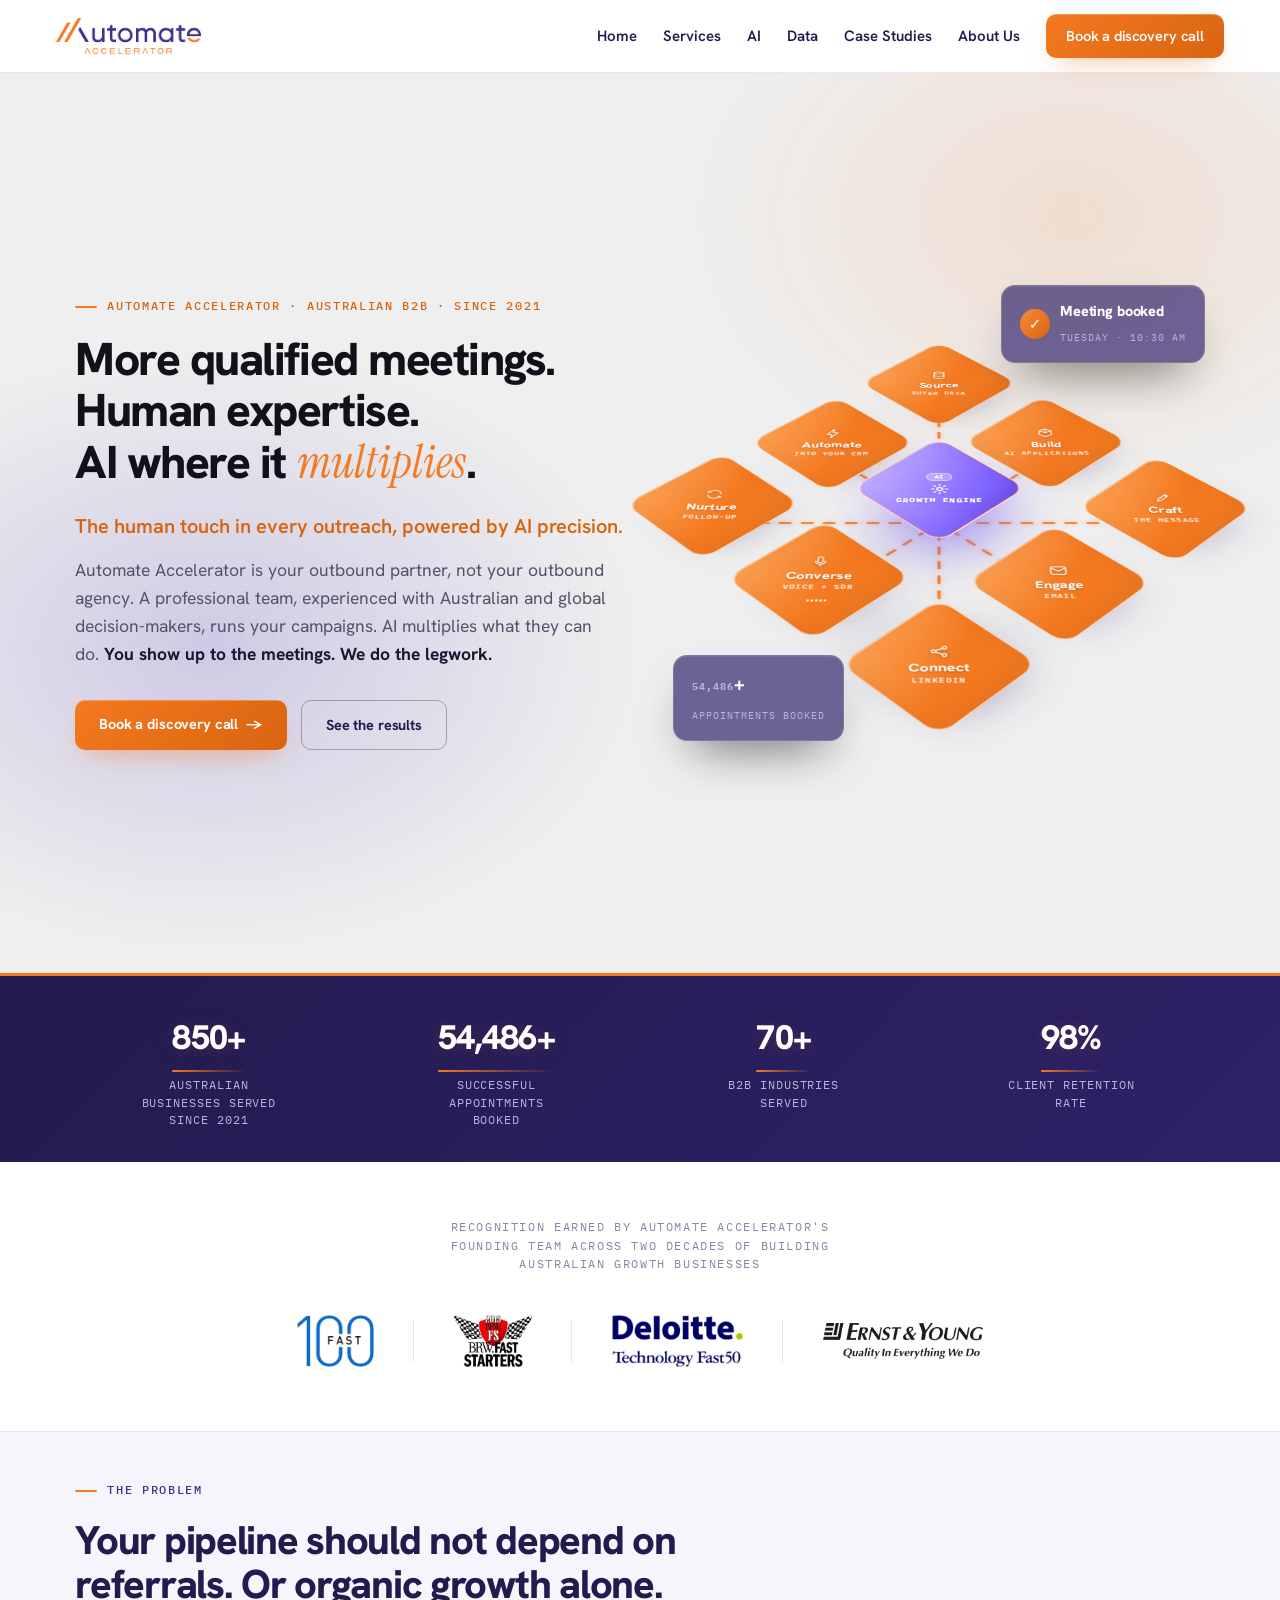
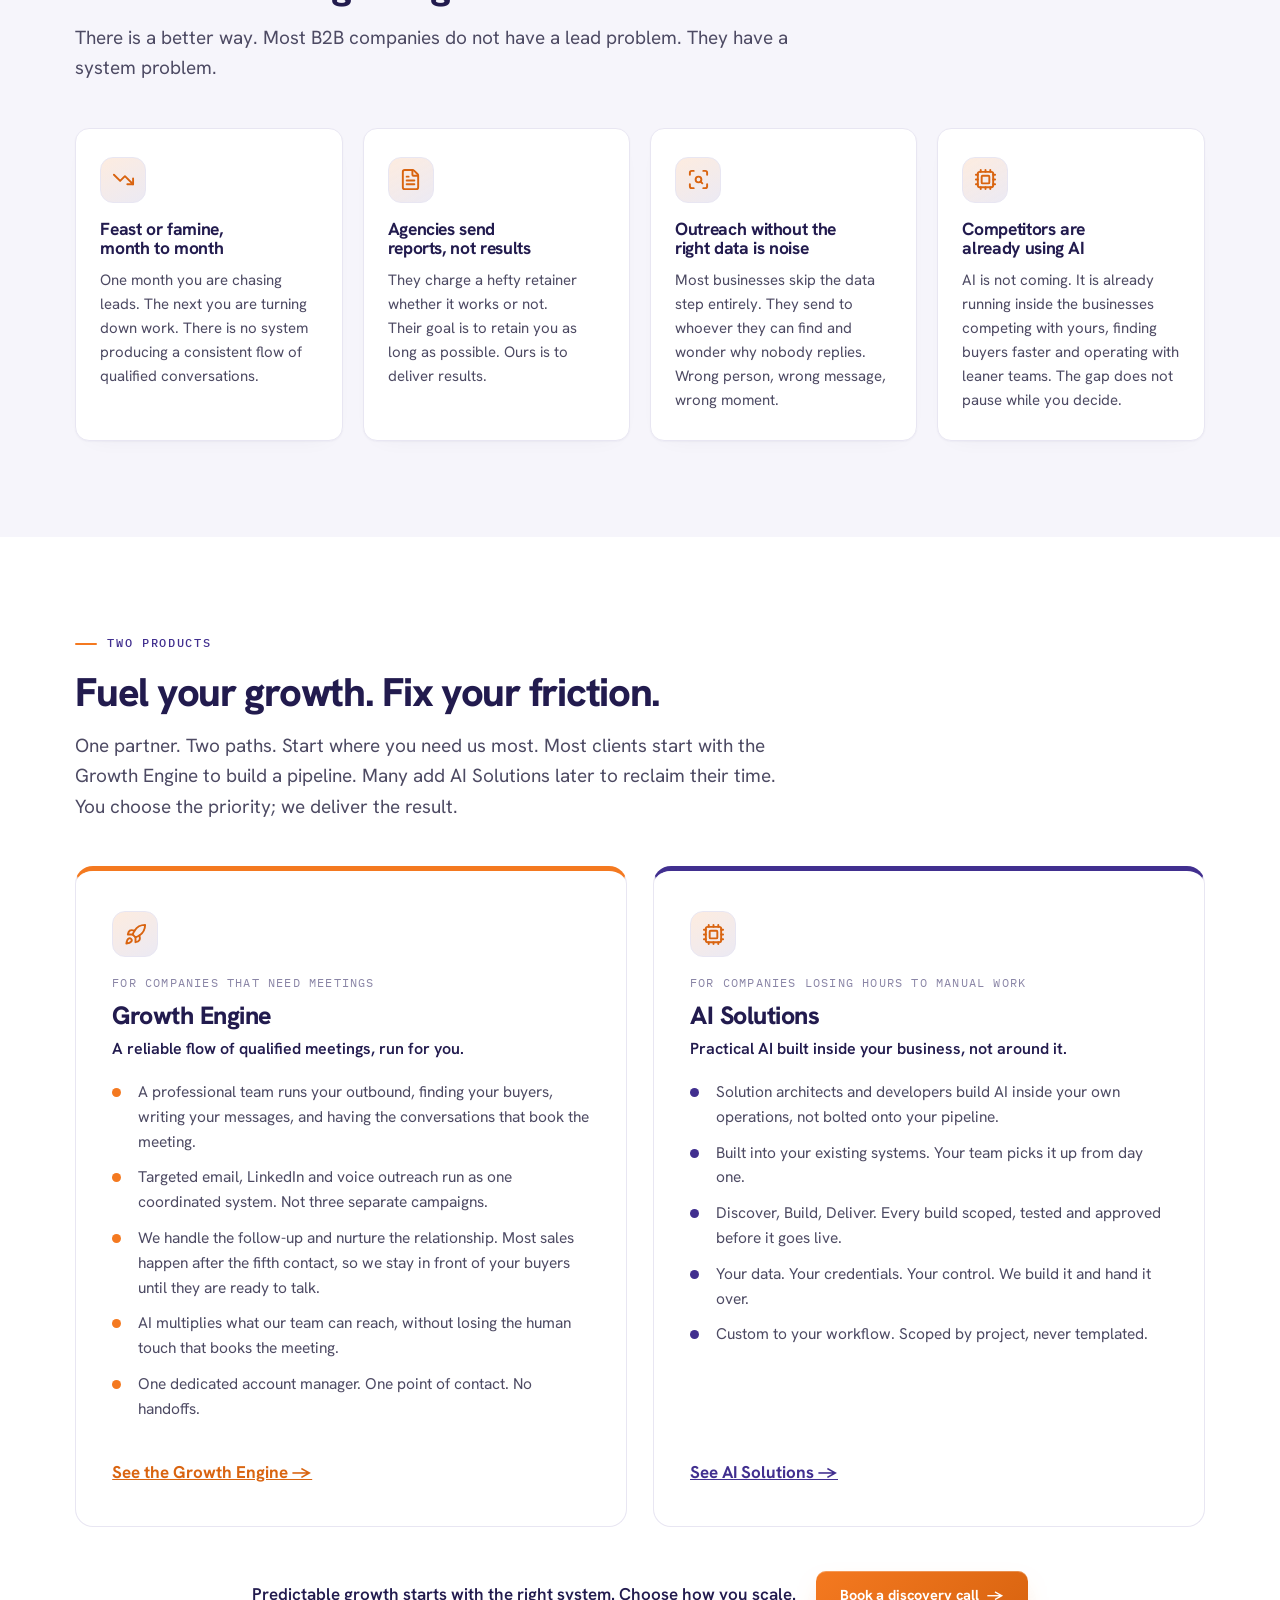
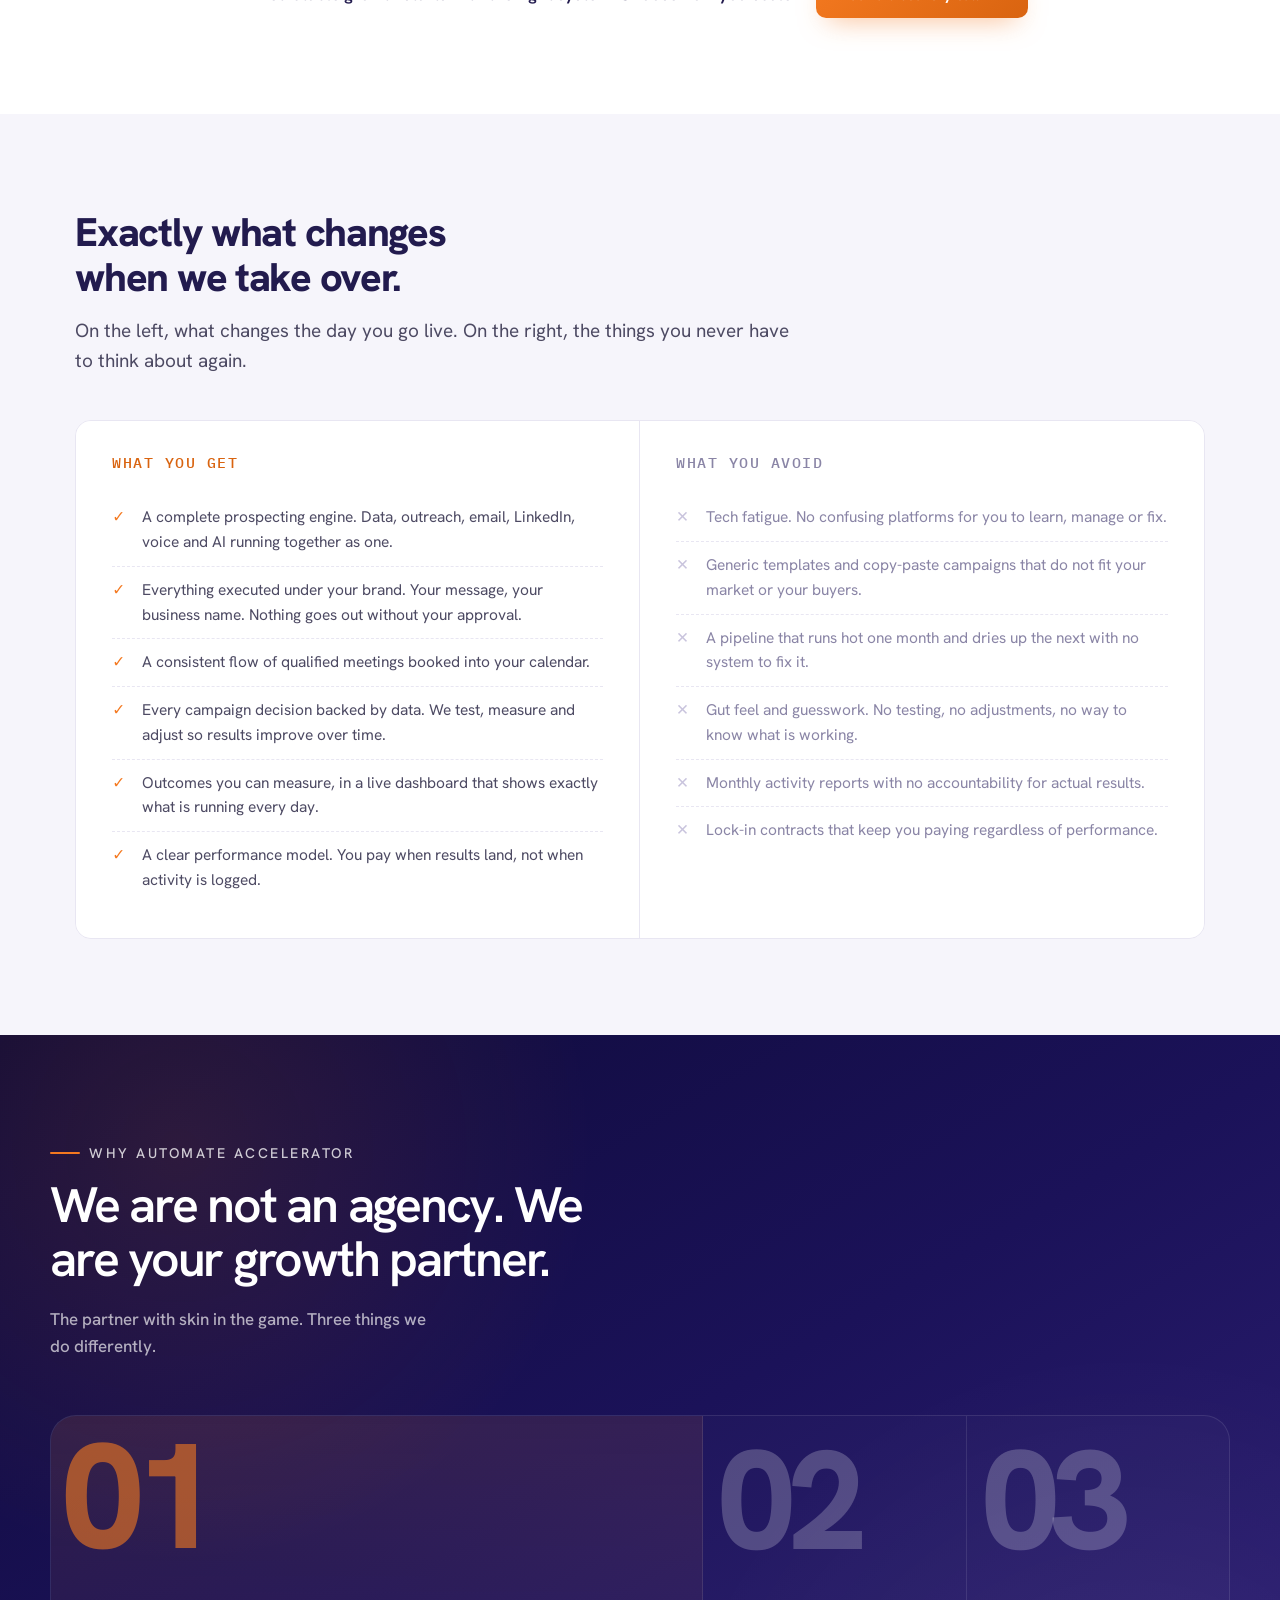
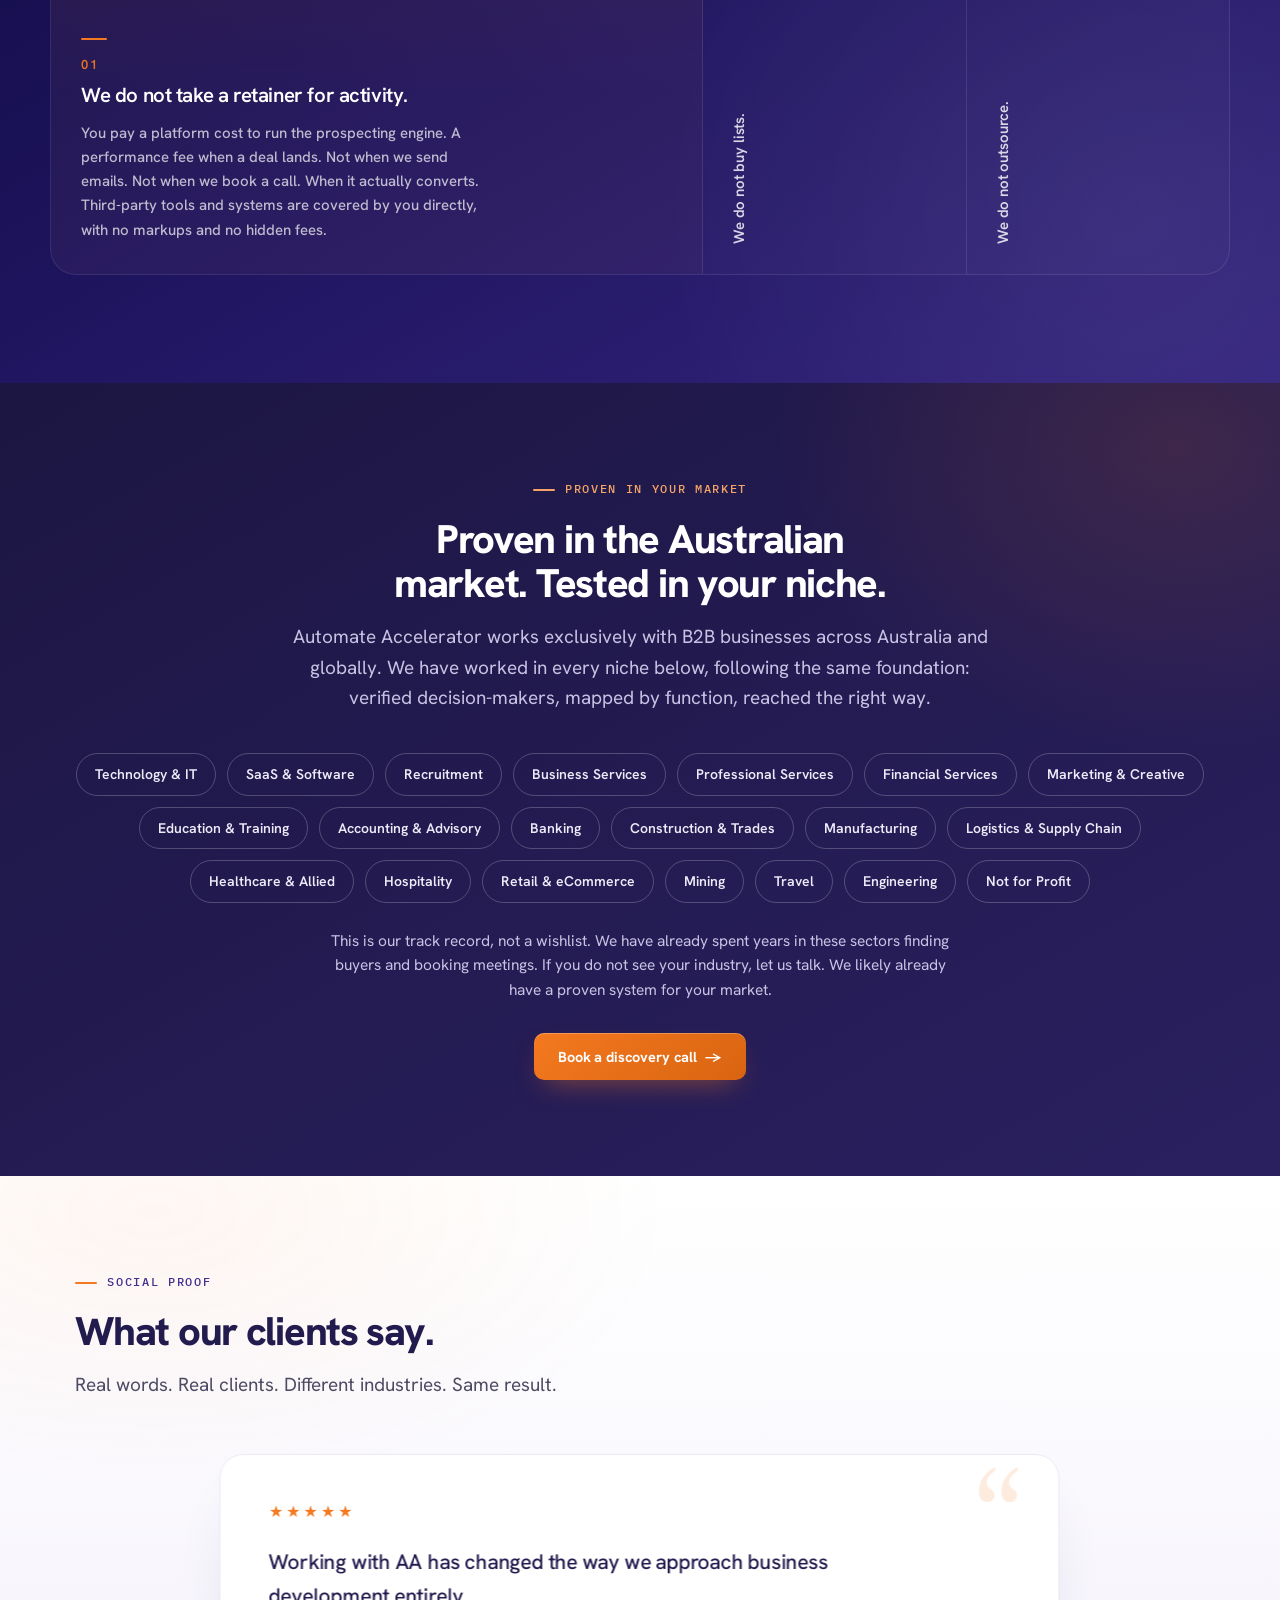
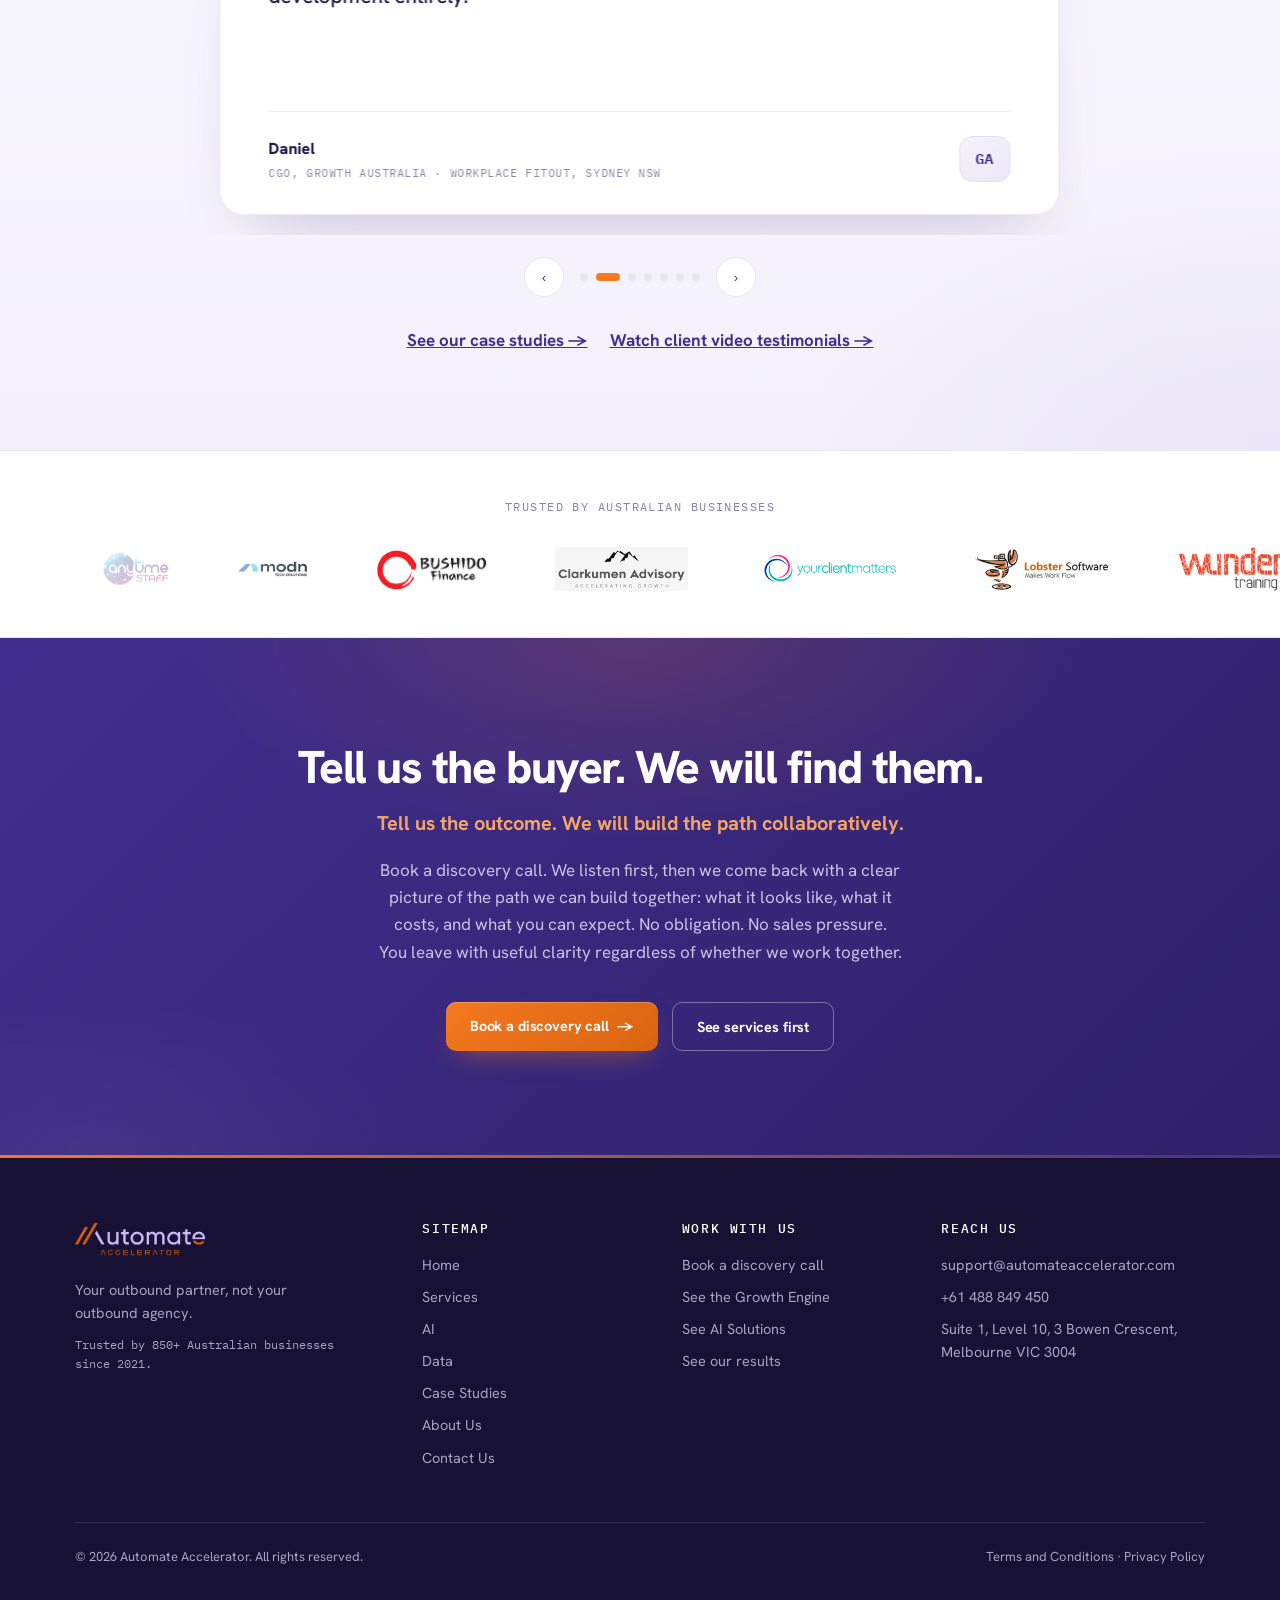
==== commit 21476eb5: "Testimonials: drop the initials avatar; lead with the company logo Remove the person-initials avatar" ====
--- a/index.html
+++ b/index.html
@@ -278,13 +278,13 @@
     <p class="sec-intro">Real words. Real clients. Different industries. Same result.</p>
     <div class="tslider" id="tslider">
       <div class="ttrack" id="ttrack">
-        <div class="tslide"><div class="tcard"><div class="tstars" aria-hidden="true">★★★★★</div><p>I have really enjoyed working with the team. Amjad has been very engaged and we have a good working relationship. The results have exceeded what we expected going in.</p><div class="tfoot"><span class="tavatar" aria-hidden="true">BM</span><div class="twho"><b>Bill McLellan</b><span>Managing Director, WhyCubed · Business Consulting</span></div><img class="t-logo" src="assets/clients/whycubed.png" alt="WhyCubed logo" loading="lazy"></div></div></div>
-        <div class="tslide"><div class="tcard"><div class="tstars" aria-hidden="true">★★★★★</div><p>Working with AA has changed the way we approach business development entirely.</p><div class="tfoot"><span class="tavatar" aria-hidden="true">D</span><div class="twho"><b>Daniel</b><span>CGO, Growth Australia · Workplace Fitout, Sydney NSW</span></div><span class="t-mono" aria-label="Growth Australia">GA</span></div></div></div>
-        <div class="tslide"><div class="tcard"><div class="tstars" aria-hidden="true">★★★★★</div><p>AA understood our technical market immediately and built a system that actually resonated with our prospects.</p><div class="tfoot"><span class="tavatar" aria-hidden="true">P</span><div class="twho"><b>Peter</b><span>CEO, Lookup · IT &amp; Cybersecurity</span></div><span class="t-mono" aria-label="Lookup">Lo</span></div></div></div>
-        <div class="tslide"><div class="tcard"><div class="tstars" aria-hidden="true">★★★★★</div><p>When we came to Automate Accelerator, we were looking for a team that could genuinely move the needle for our business, and that is exactly what we found. Professional, attentive, and truly invested in our success. We are already seeing real momentum with bookings coming in.</p><div class="tfoot"><span class="tavatar" aria-hidden="true">BS</span><div class="twho"><b>Ben Skender</b><span>MODN Tech Solutions · B2B Technology Services, Perth WA</span></div><img class="t-logo" src="assets/clients/modn-tech.png" alt="MODN Tech Solutions logo" loading="lazy"></div></div></div>
-        <div class="tslide"><div class="tcard"><div class="tstars" aria-hidden="true">★★★★★</div><p>The discipline that Automate Accelerator has brought has helped me connect with my leads with a more targeted approach. Would thoroughly recommend anyone thinking to give it a go. They bring the smarts, tools, consistency and accountability.</p><div class="tfoot"><span class="tavatar" aria-hidden="true">AW</span><div class="twho"><b>Anthony Woods</b><span>Pinnacle Traction · Business Coaching</span></div><span class="t-mono" aria-label="Pinnacle Traction">PT</span></div></div></div>
-        <div class="tslide"><div class="tcard"><div class="tstars" aria-hidden="true">★★★★★</div><p>AA has been very good and effective with its intelligence and ability to grab the right opportunities. Great and experienced team to work with. They know their market and they deliver on what they promise.</p><div class="tfoot"><span class="tavatar" aria-hidden="true">MK</span><div class="twho"><b>Mohan Kumar</b><span>SoftnetX · IT Services</span></div><img class="t-logo" src="assets/clients/softnetx.png" alt="SoftnetX logo" loading="lazy"></div></div></div>
-        <div class="tslide"><div class="tcard"><div class="tstars" aria-hidden="true">★★★★★</div><p>I have worked with these guys for over a year now and they have been a good team to work with.</p><div class="tfoot"><span class="tavatar" aria-hidden="true">BB</span><div class="twho"><b>Brendon Butcher</b><span>HardHat Media · Marketing Services</span></div><img class="t-logo" src="assets/clients/hardhat-media.png" alt="HardHat Media logo" loading="lazy"></div></div></div>
+        <div class="tslide"><div class="tcard"><div class="tstars" aria-hidden="true">★★★★★</div><p>I have really enjoyed working with the team. Amjad has been very engaged and we have a good working relationship. The results have exceeded what we expected going in.</p><div class="tfoot"><div class="twho"><b>Bill McLellan</b><span>Managing Director, WhyCubed · Business Consulting</span></div><img class="t-logo" src="assets/clients/whycubed.png" alt="WhyCubed logo" loading="lazy"></div></div></div>
+        <div class="tslide"><div class="tcard"><div class="tstars" aria-hidden="true">★★★★★</div><p>Working with AA has changed the way we approach business development entirely.</p><div class="tfoot"><div class="twho"><b>Daniel</b><span>CGO, Growth Australia · Workplace Fitout, Sydney NSW</span></div><span class="t-mono" aria-label="Growth Australia">GA</span></div></div></div>
+        <div class="tslide"><div class="tcard"><div class="tstars" aria-hidden="true">★★★★★</div><p>AA understood our technical market immediately and built a system that actually resonated with our prospects.</p><div class="tfoot"><div class="twho"><b>Peter</b><span>CEO, Lookup · IT &amp; Cybersecurity</span></div><span class="t-mono" aria-label="Lookup">Lo</span></div></div></div>
+        <div class="tslide"><div class="tcard"><div class="tstars" aria-hidden="true">★★★★★</div><p>When we came to Automate Accelerator, we were looking for a team that could genuinely move the needle for our business, and that is exactly what we found. Professional, attentive, and truly invested in our success. We are already seeing real momentum with bookings coming in.</p><div class="tfoot"><div class="twho"><b>Ben Skender</b><span>MODN Tech Solutions · B2B Technology Services, Perth WA</span></div><img class="t-logo" src="assets/clients/modn-tech.png" alt="MODN Tech Solutions logo" loading="lazy"></div></div></div>
+        <div class="tslide"><div class="tcard"><div class="tstars" aria-hidden="true">★★★★★</div><p>The discipline that Automate Accelerator has brought has helped me connect with my leads with a more targeted approach. Would thoroughly recommend anyone thinking to give it a go. They bring the smarts, tools, consistency and accountability.</p><div class="tfoot"><div class="twho"><b>Anthony Woods</b><span>Pinnacle Traction · Business Coaching</span></div><span class="t-mono" aria-label="Pinnacle Traction">PT</span></div></div></div>
+        <div class="tslide"><div class="tcard"><div class="tstars" aria-hidden="true">★★★★★</div><p>AA has been very good and effective with its intelligence and ability to grab the right opportunities. Great and experienced team to work with. They know their market and they deliver on what they promise.</p><div class="tfoot"><div class="twho"><b>Mohan Kumar</b><span>SoftnetX · IT Services</span></div><img class="t-logo" src="assets/clients/softnetx.png" alt="SoftnetX logo" loading="lazy"></div></div></div>
+        <div class="tslide"><div class="tcard"><div class="tstars" aria-hidden="true">★★★★★</div><p>I have worked with these guys for over a year now and they have been a good team to work with.</p><div class="tfoot"><div class="twho"><b>Brendon Butcher</b><span>HardHat Media · Marketing Services</span></div><img class="t-logo" src="assets/clients/hardhat-media.png" alt="HardHat Media logo" loading="lazy"></div></div></div>
       </div>
     </div>
     <div class="tnav">
--- a/styles.css
+++ b/styles.css
@@ -557,16 +557,13 @@
 .tcard p{position:relative;z-index:1;margin:0 0 auto;max-width:62ch;
   font-family:'Hanken Grotesk',system-ui,-apple-system,sans-serif;font-style:normal;font-weight:500;
   font-size:clamp(18px,1.7vw,21px);color:var(--ink);line-height:1.62;letter-spacing:-.01em;text-wrap:pretty}
-/* attribution row: avatar · name/role · company mark */
-.tfoot{display:flex;align-items:center;gap:15px;margin-top:30px;padding-top:24px;border-top:1px solid #F0EEF7}
-.tavatar{flex:none;width:50px;height:50px;border-radius:99px;display:grid;place-items:center;
-  font-family:'Hanken Grotesk',system-ui,sans-serif;font-weight:800;font-size:15.5px;color:#fff;letter-spacing:.01em;
-  background:linear-gradient(140deg,#8471E0 0%,#5F4BC4 100%);box-shadow:0 10px 20px -10px rgba(95,75,196,.7)}
+/* attribution row: name/role · company logo */
+.tfoot{display:flex;align-items:center;gap:18px;margin-top:30px;padding-top:24px;border-top:1px solid #F0EEF7}
 .twho{display:flex;flex-direction:column;gap:3px;min-width:0}
 .twho b{font-family:'Hanken Grotesk',system-ui,sans-serif;color:var(--ink);font-weight:800;font-size:16px;letter-spacing:-.01em}
 .twho span{font-family:var(--mono);font-size:11px;letter-spacing:.05em;text-transform:uppercase;color:#8A85A6;line-height:1.5}
-.tcard .t-logo{margin-left:auto;height:30px;max-width:132px;object-fit:contain;flex:none}
-.t-mono{margin-left:auto;flex:none;height:46px;min-width:46px;padding:0 14px;border-radius:13px;display:grid;place-items:center;
+.tcard .t-logo{margin-left:auto;height:36px;max-width:158px;object-fit:contain;object-position:right center;flex:none}
+.t-mono{margin-left:auto;flex:none;height:46px;min-width:46px;padding:0 15px;border-radius:13px;display:grid;place-items:center;
   font-family:var(--mono);font-weight:600;font-size:15px;letter-spacing:.06em;color:var(--purple);
   background:linear-gradient(145deg,#F5F3FC,#ECE8F8);border:1px solid #E4DFF3}
 .tnav{display:flex;align-items:center;justify-content:center;gap:16px;margin-top:22px}
@@ -581,8 +578,6 @@
 @media (max-width:640px){
   .tcard{padding:30px 22px 26px;min-height:0}
   .tcard::before{font-size:96px;right:16px}
-  .tfoot{flex-wrap:wrap;gap:12px}
-  .tcard .t-logo,.t-mono{margin-left:65px}
 }
 
 /* ===== Engine animation boost: AI core, Voice AI, data flow ===== */
